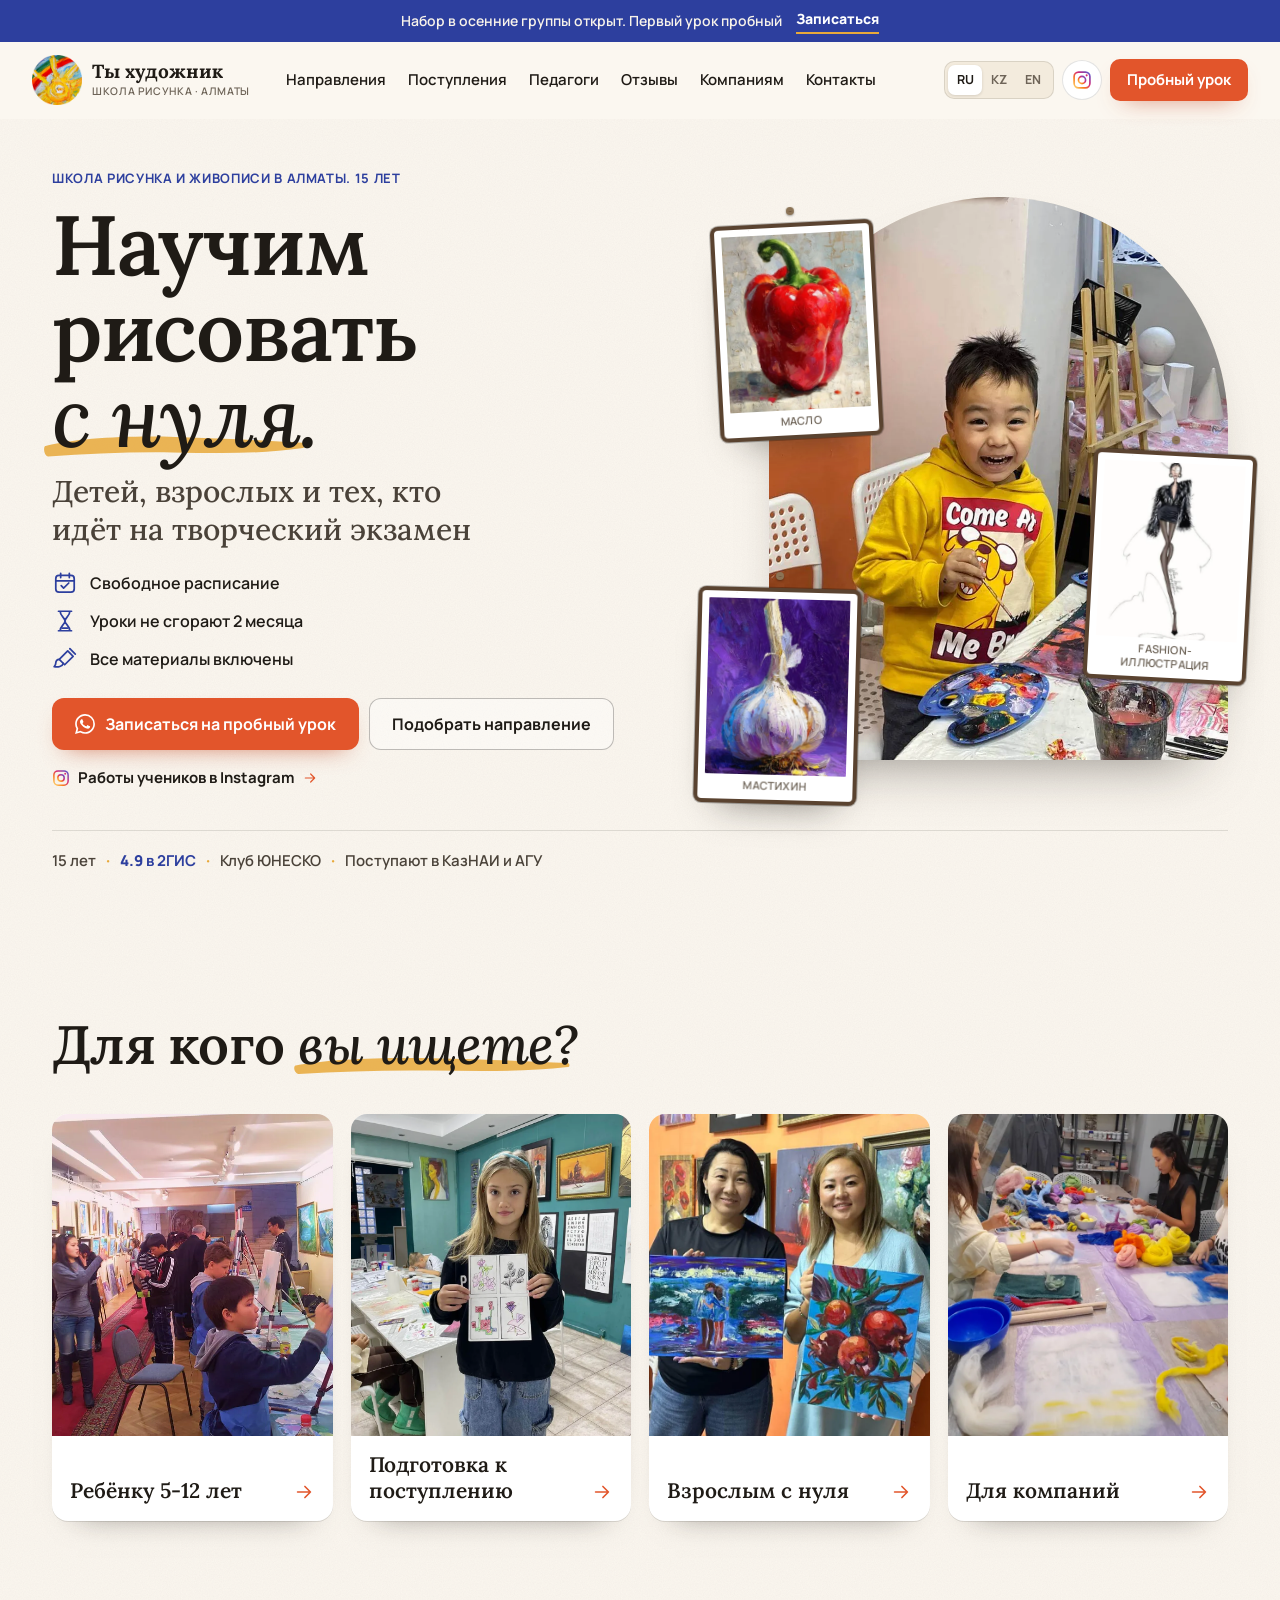
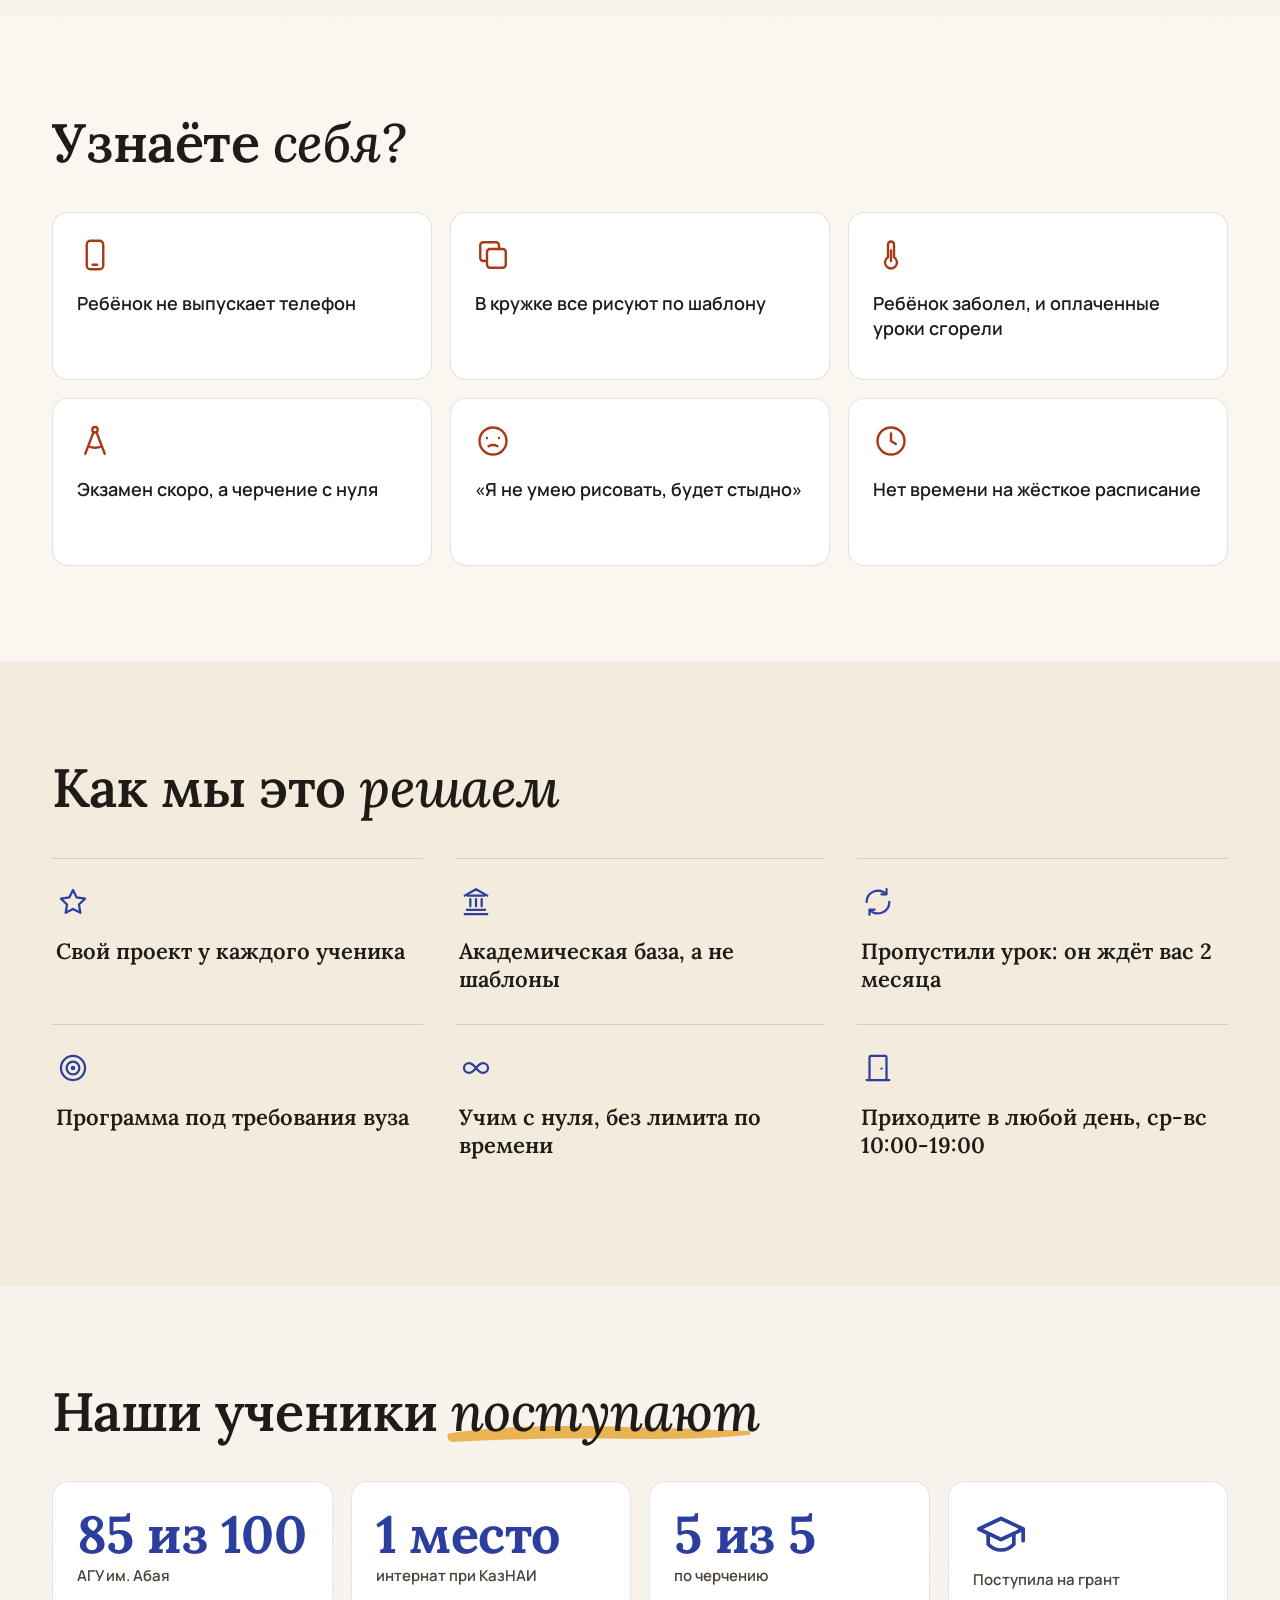
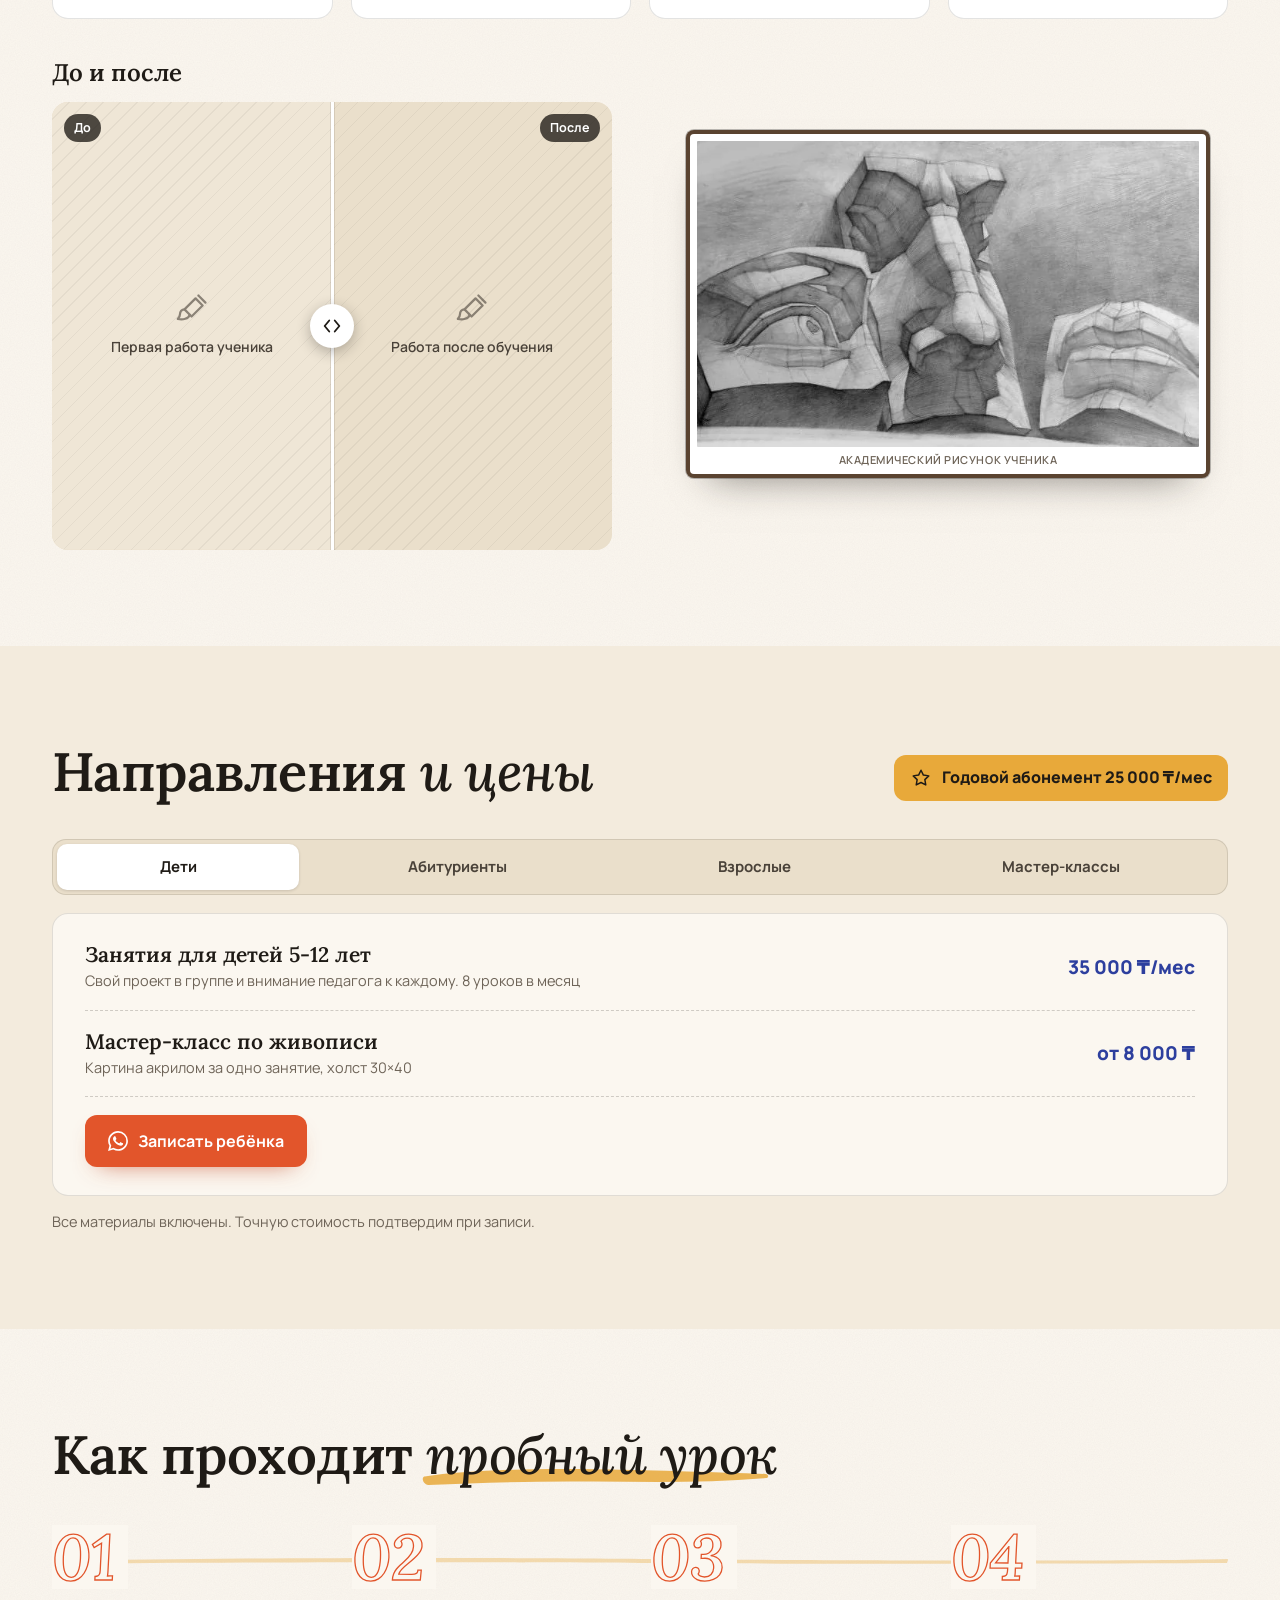
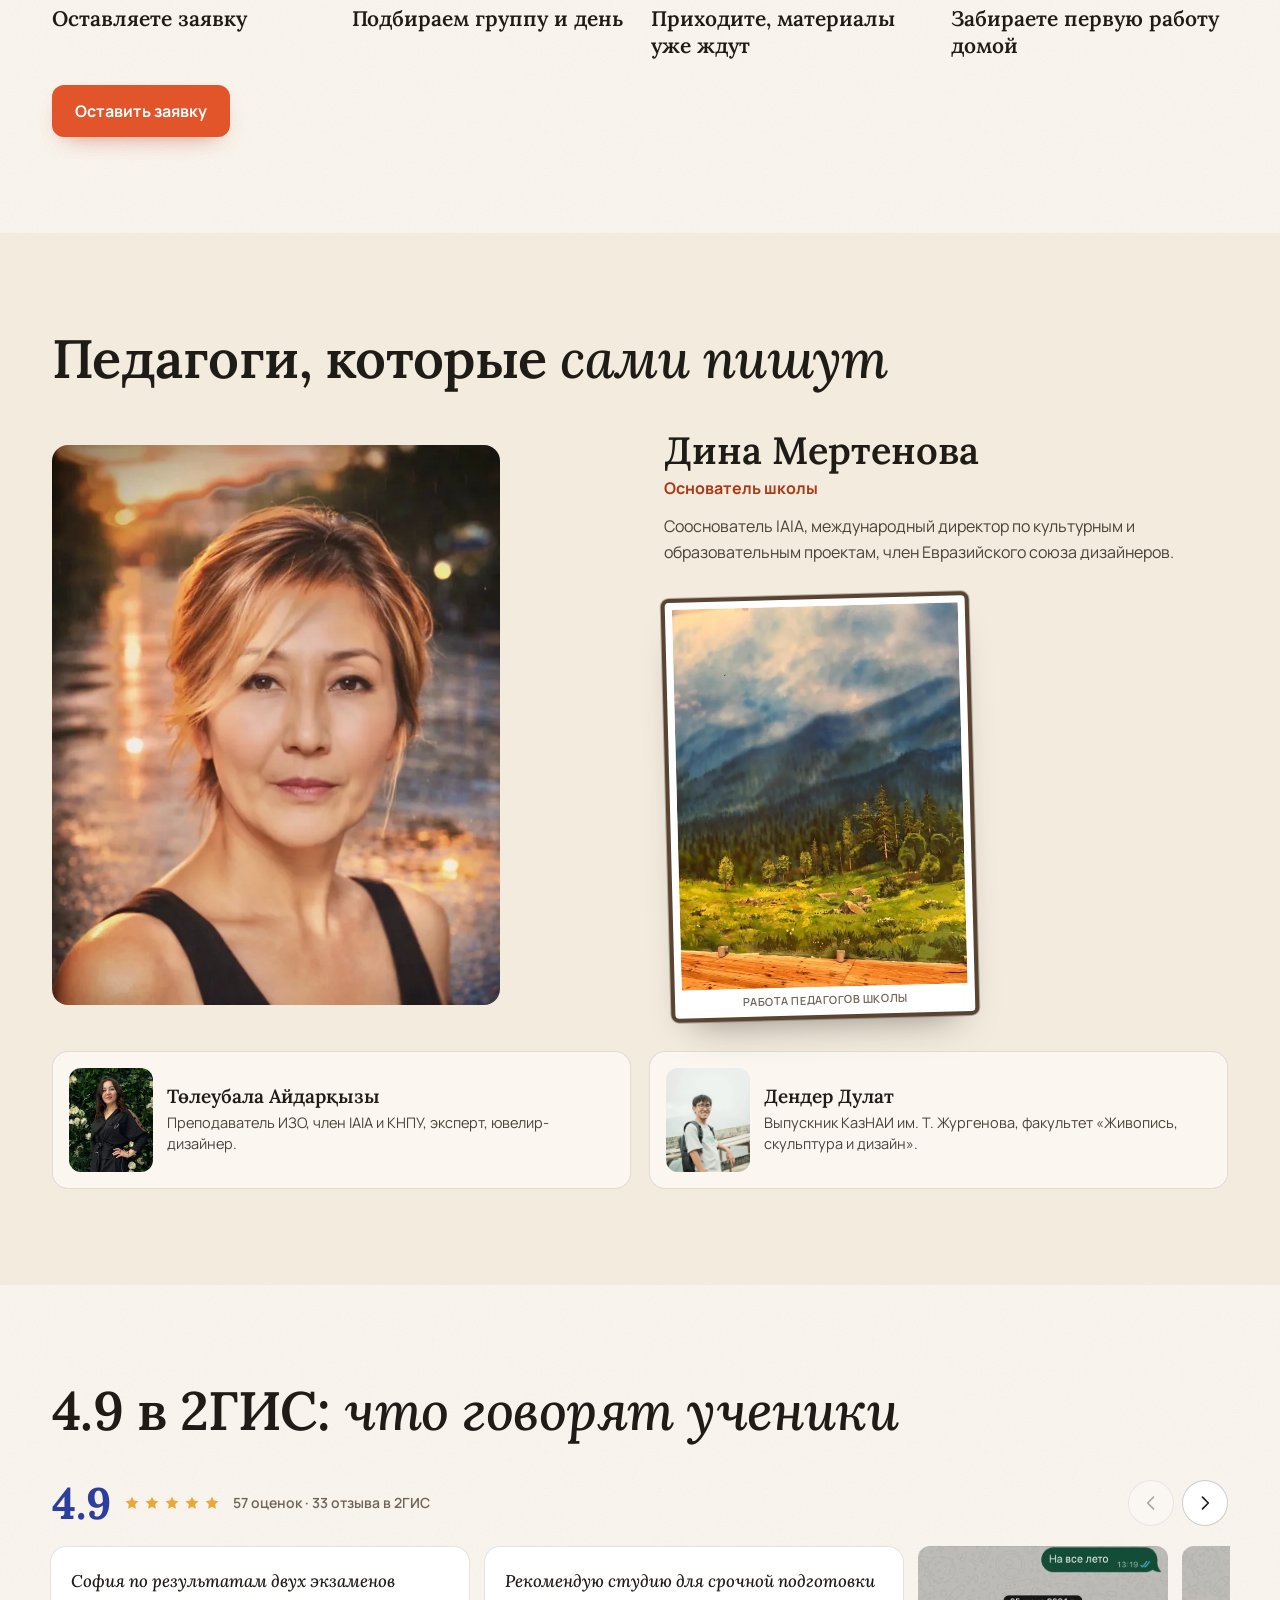
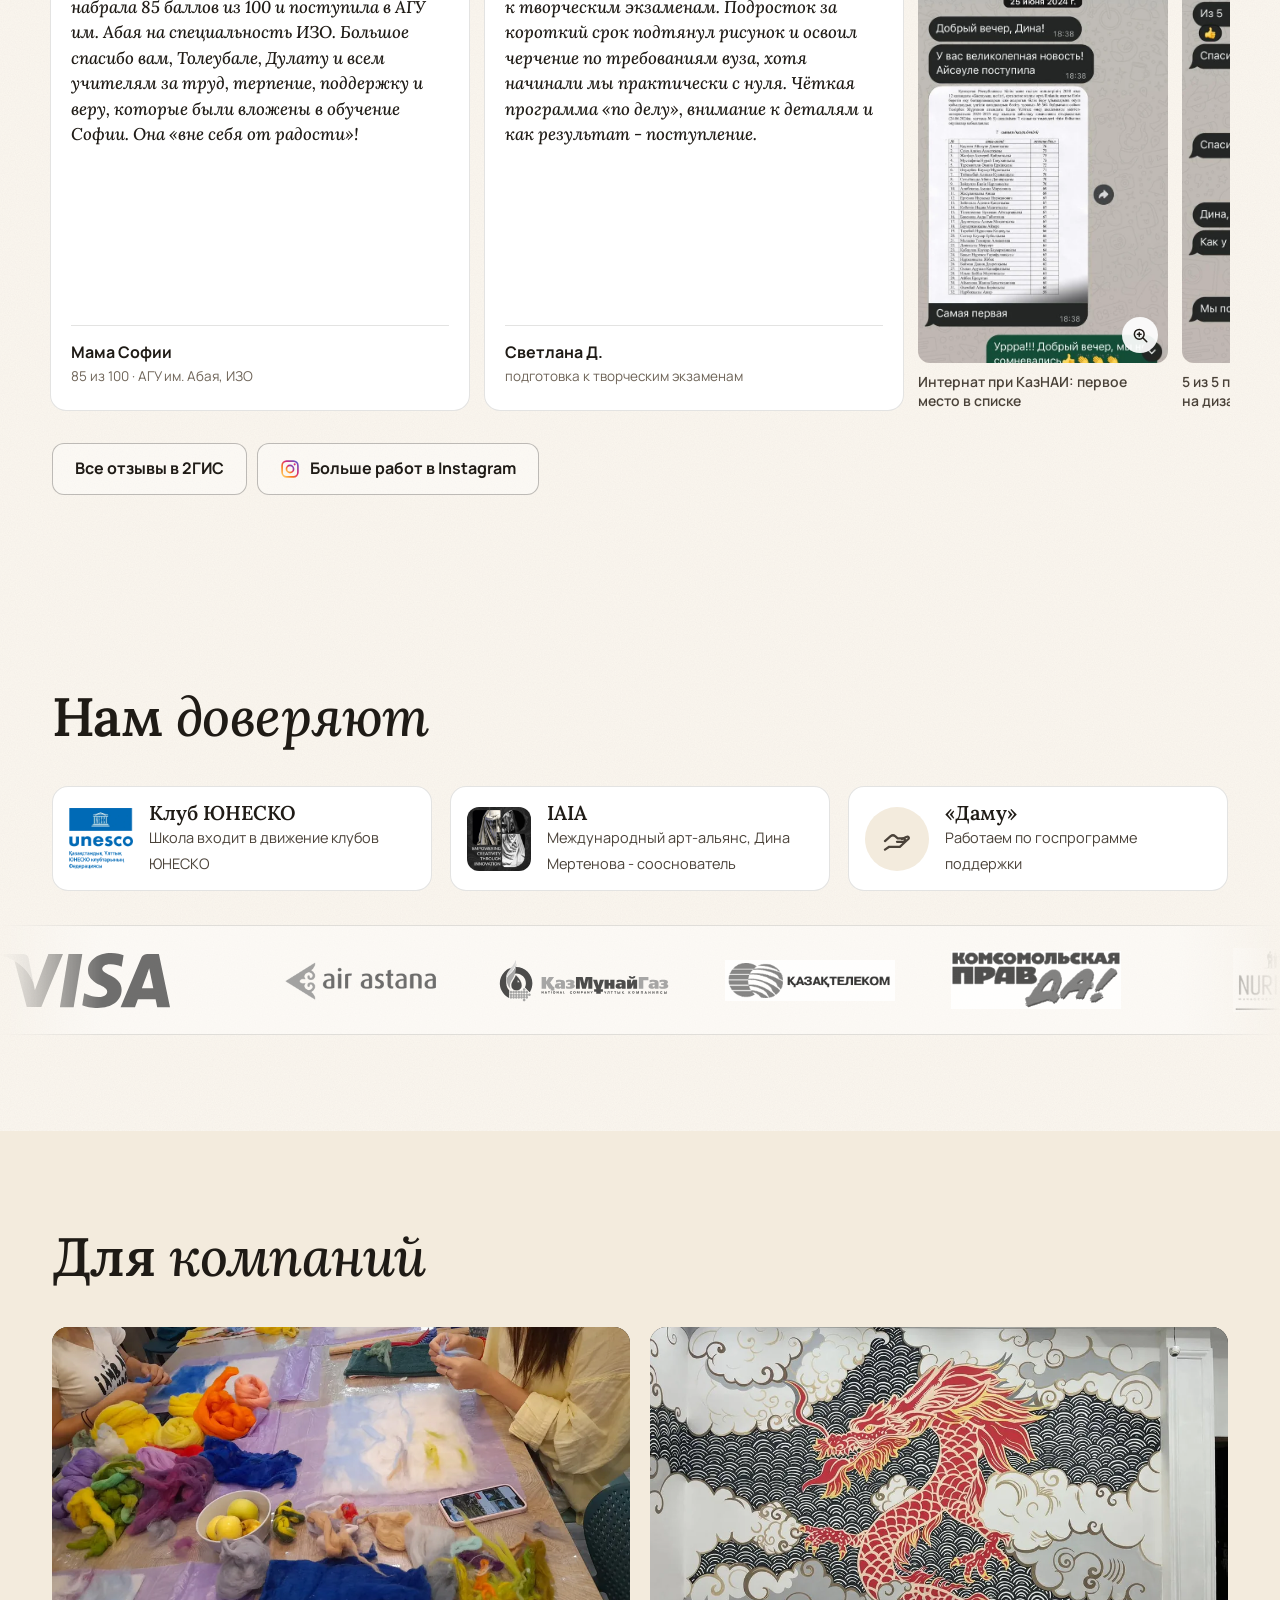
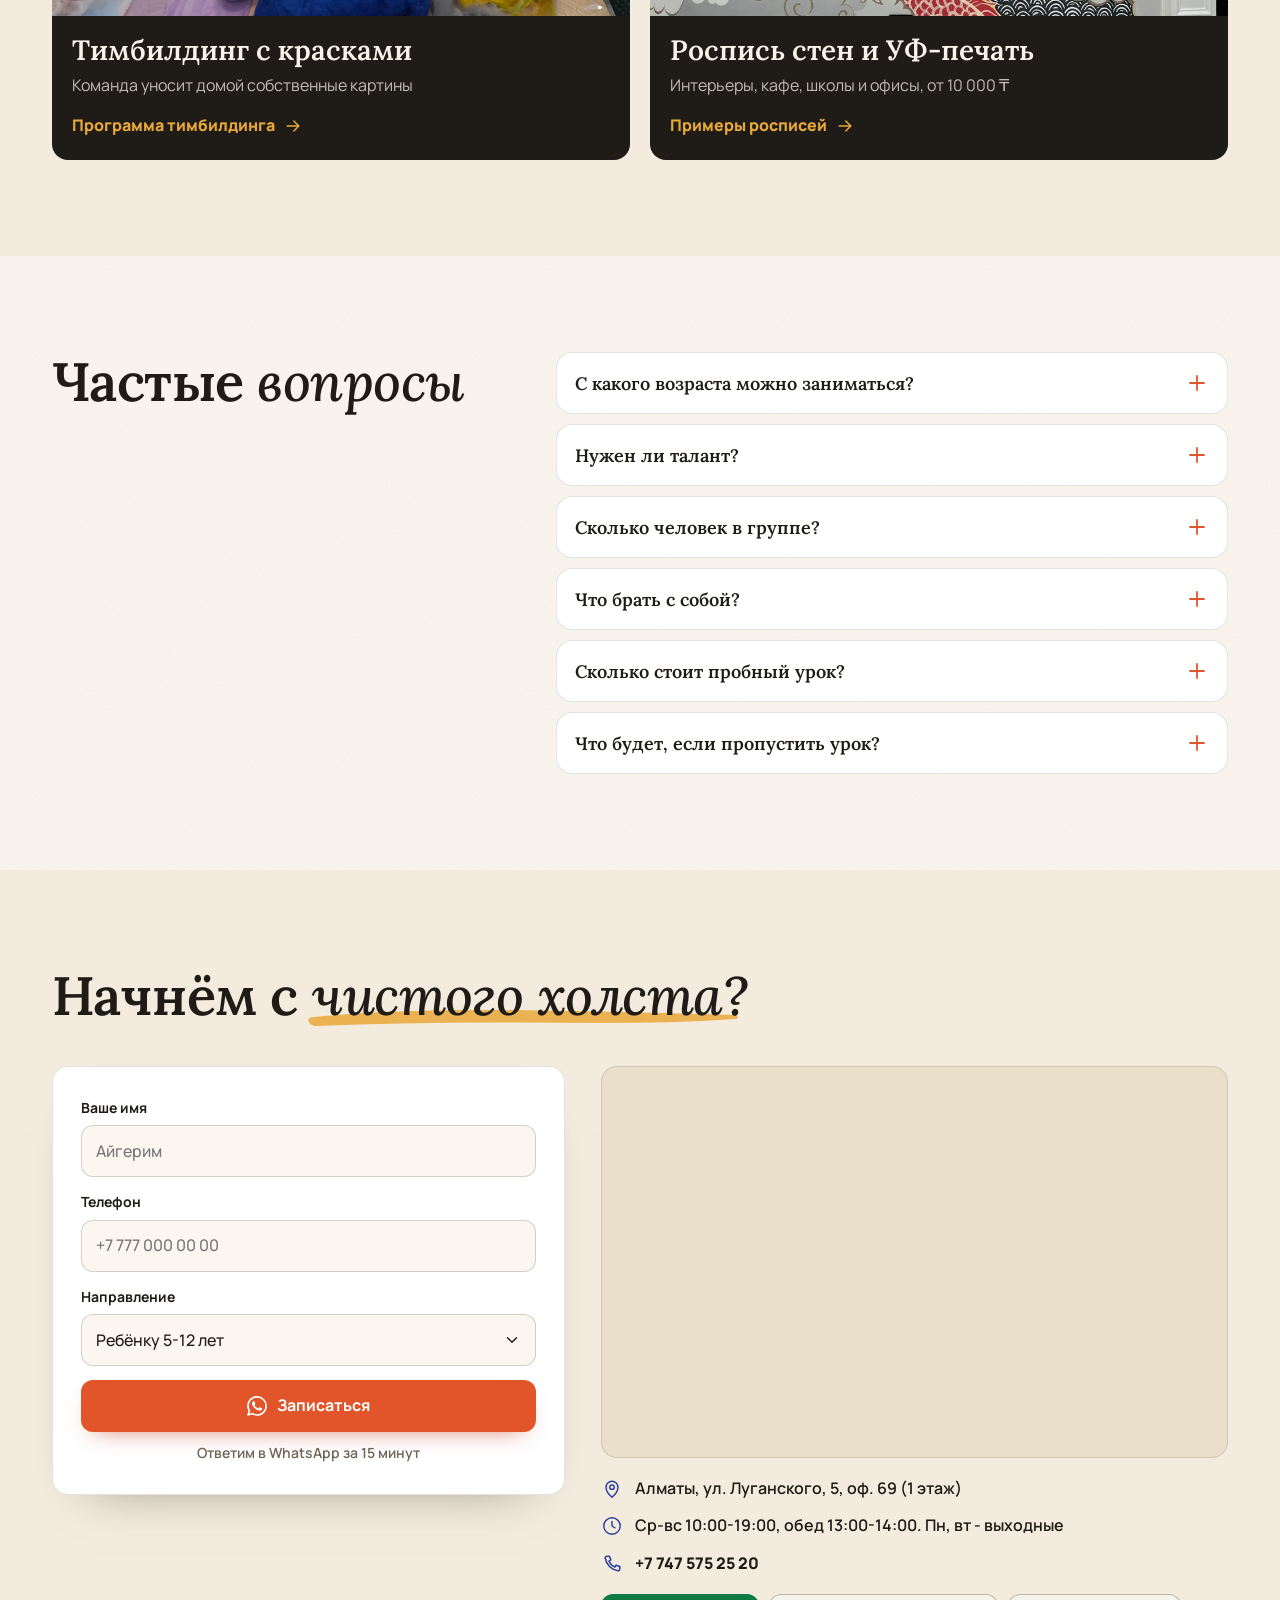
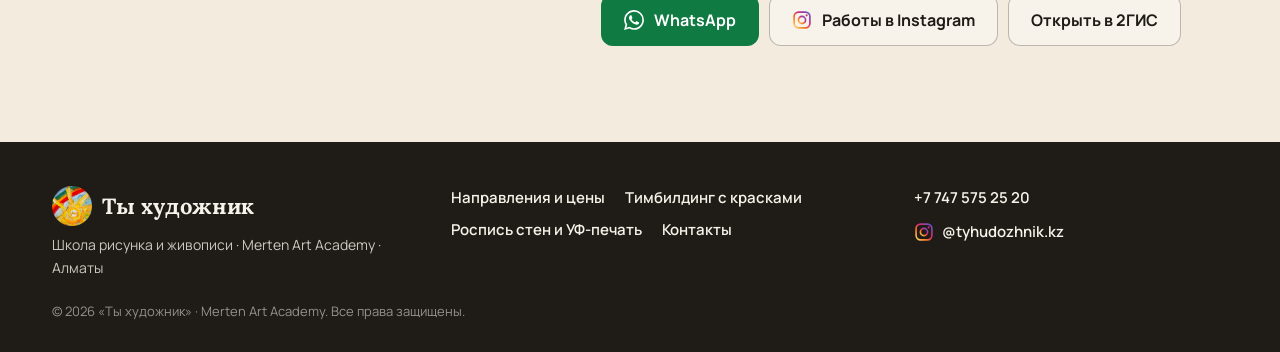
==== index.html @ 8153ed52 "Редизайн: правки после ворот вкуса - герой на телефоне с фото, решения списком, мазок только на ключ" ====
<!DOCTYPE html>
<html lang="ru" data-title-en="Ty Hudozhnik - drawing and painting school in Almaty | 15 years">
<head>
  <meta charset="UTF-8">
  <meta name="viewport" content="width=device-width, initial-scale=1.0, viewport-fit=cover">
  <script>
    /* Тег Google Ads и индексация - только на боевом домене; копия на превью не шлёт конверсии и закрыта от поиска */
    document.documentElement.classList.add('js');
    (function () {
      var prod = /(^|\.)merten-academy\.kz$/.test(location.hostname);
      if (prod) {
        var s = document.createElement('script');
        s.async = true; s.src = 'https://www.googletagmanager.com/gtag/js?id=AW-18428216713';
        document.head.appendChild(s);
        window.dataLayer = window.dataLayer || [];
        window.gtag = function () { dataLayer.push(arguments); };
        gtag('js', new Date());
        gtag('config', 'AW-18428216713');
      } else {
        var m = document.createElement('meta');
        m.name = 'robots'; m.content = 'noindex, nofollow';
        document.head.appendChild(m);
      }
    })();
  </script>
  <title>Ты художник - школа рисунка и живописи в Алматы | 15 лет</title>
  <meta name="description" content="Научим рисовать с нуля детей 5-12 лет, взрослых и абитуриентов творческих вузов. Академический рисунок и живопись, черчение, батик и войлок. Свободное расписание, уроки не сгорают 2 месяца, материалы включены. 4.9 в 2ГИС, Алматы, ул. Луганского, 5.">
  <link rel="canonical" href="https://tyhudozhnik.merten-academy.kz/">
  <meta name="theme-color" content="#FBF7F0">
  <meta property="og:type" content="website">
  <meta property="og:title" content="Ты художник - школа рисунка и живописи в Алматы">
  <meta property="og:description" content="Научим рисовать с нуля: детей, взрослых и тех, кто идёт на творческий экзамен. 15 лет, 4.9 в 2ГИС, клуб ЮНЕСКО. Первый урок пробный.">
  <meta property="og:image" content="https://tyhudozhnik.merten-academy.kz/assets/og-image.jpg">
  <meta property="og:url" content="https://tyhudozhnik.merten-academy.kz/">
  <meta property="og:locale" content="ru_KZ">
  <meta name="twitter:card" content="summary_large_image">
  <link rel="icon" href="favicon.ico" sizes="any">
  <link rel="icon" type="image/png" sizes="32x32" href="assets/mark-32.png">
  <link rel="icon" type="image/png" sizes="16x16" href="assets/mark-16.png">
  <link rel="icon" type="image/png" sizes="192x192" href="assets/mark-192.png">
  <link rel="apple-touch-icon" href="assets/touch-icon.png">
  <link rel="preconnect" href="https://fonts.googleapis.com">
  <link rel="preconnect" href="https://fonts.gstatic.com" crossorigin>
  <link href="https://fonts.googleapis.com/css2?family=Lora:ital,wght@0,500;0,600;0,700;1,500;1,600&family=Manrope:wght@400;500;600;700;800&family=Onest:wght@400;500;600;700;800&display=swap" rel="stylesheet">
  <link rel="preload" as="image" href="assets/boy-palette.webp" fetchpriority="high">
  <link rel="stylesheet" href="styles.css?v=20261029-2">
  <script type="application/ld+json">
  {
    "@context": "https://schema.org",
    "@type": "LocalBusiness",
    "name": "Ты художник (Merten Art Academy)",
    "description": "Школа рисунка и живописи в Алматы: занятия для детей 5-12 лет и взрослых с нуля, подготовка к творческим экзаменам и черчение, мастер-классы по живописи, батику и войлоку.",
    "url": "https://tyhudozhnik.merten-academy.kz/",
    "image": "https://tyhudozhnik.merten-academy.kz/assets/og-image.jpg",
    "logo": "https://tyhudozhnik.merten-academy.kz/assets/mark-192.png",
    "telephone": "+77475752520",
    "address": {
      "@type": "PostalAddress",
      "streetAddress": "ул. Луганского, 5, оф. 69",
      "addressLocality": "Алматы",
      "postalCode": "050051",
      "addressCountry": "KZ"
    },
    "openingHoursSpecification": [{
      "@type": "OpeningHoursSpecification",
      "dayOfWeek": ["Wednesday","Thursday","Friday","Saturday","Sunday"],
      "opens": "10:00",
      "closes": "19:00"
    }],
    "aggregateRating": {
      "@type": "AggregateRating",
      "ratingValue": "4.9",
      "bestRating": "5",
      "ratingCount": "57",
      "reviewCount": "33"
    },
    "sameAs": [
      "https://www.instagram.com/tyhudozhnik.kz",
      "https://www.facebook.com/DinaZhivopis",
      "https://2gis.kz/almaty/geo/9429940001401993"
    ],
    "priceRange": "₸₸"
  }
  </script>
  <script src="https://lead-bot.sultan-askarov-kz.workers.dev/t.js" data-site="tyhudozhnik" defer></script>
</head>
<body>

<svg width="0" height="0" style="position:absolute" aria-hidden="true">
  <defs>
    <linearGradient id="ig-grad" x1="0" y1="1" x2="1" y2="0"><stop offset="0" stop-color="#FEDA75"/><stop offset=".3" stop-color="#FA7E1E"/><stop offset=".6" stop-color="#D62976"/><stop offset="1" stop-color="#4F5BD5"/></linearGradient>
    <symbol id="ic-wa" viewBox="0 0 24 24"><path fill="currentColor" d="M17.472 14.382c-.297-.149-1.758-.867-2.03-.967-.273-.099-.471-.148-.67.15-.197.297-.767.966-.94 1.164-.173.199-.347.223-.644.075-.297-.15-1.255-.463-2.39-1.475-.883-.788-1.48-1.761-1.653-2.059-.173-.297-.018-.458.13-.606.134-.133.298-.347.446-.52.149-.174.198-.298.298-.497.099-.198.05-.371-.025-.52-.075-.149-.669-1.612-.916-2.207-.242-.579-.487-.5-.669-.51-.173-.008-.371-.01-.57-.01-.198 0-.52.074-.792.372-.272.297-1.04 1.016-1.04 2.479 0 1.462 1.065 2.875 1.213 3.074.149.198 2.096 3.2 5.077 4.487.709.306 1.262.489 1.694.625.712.227 1.36.195 1.871.118.571-.085 1.758-.719 2.006-1.413.248-.694.248-1.289.173-1.413-.074-.124-.272-.198-.57-.347m-5.421 7.403h-.004a9.87 9.87 0 0 1-5.031-1.378l-.361-.214-3.741.982.998-3.648-.235-.374a9.86 9.86 0 0 1-1.51-5.26c.001-5.45 4.436-9.884 9.888-9.884 2.64 0 5.122 1.03 6.988 2.898a9.825 9.825 0 0 1 2.893 6.994c-.003 5.45-4.437 9.884-9.885 9.884m8.413-18.297A11.815 11.815 0 0 0 12.05 0C5.495 0 .16 5.335.157 11.892c0 2.096.547 4.142 1.588 5.945L.057 24l6.305-1.654a11.882 11.882 0 0 0 5.683 1.448h.005c6.554 0 11.89-5.335 11.893-11.893a11.821 11.821 0 0 0-3.48-8.413Z"/></symbol>
    <symbol id="ic-ig" viewBox="0 0 24 24"><rect x="2.5" y="2.5" width="19" height="19" rx="5.5" fill="none" stroke="url(#ig-grad)" stroke-width="2"/><circle cx="12" cy="12" r="4.3" fill="none" stroke="url(#ig-grad)" stroke-width="2"/><circle cx="17.6" cy="6.4" r="1.25" fill="#D62976"/></symbol>
    <symbol id="i-cal" viewBox="0 0 24 24"><g fill="none" stroke="currentColor" stroke-width="1.6" stroke-linecap="round" stroke-linejoin="round"><rect x="3.5" y="5" width="17" height="15.5" rx="3"/><path d="M3.5 10h17M8 3v4M16 3v4M8.5 14.5l2.2 2.2 4.8-4.7"/></g></symbol>
    <symbol id="i-hourglass" viewBox="0 0 24 24"><g fill="none" stroke="currentColor" stroke-width="1.6" stroke-linecap="round" stroke-linejoin="round"><path d="M6 3h12M6 21h12M7.5 3c0 4.5 4.5 6 4.5 9s-4.5 4.5-4.5 9M16.5 3c0 4.5-4.5 6-4.5 9s4.5 4.5 4.5 9"/><path d="M9.5 18.5h5"/></g></symbol>
    <symbol id="i-brush" viewBox="0 0 24 24"><g fill="none" stroke="currentColor" stroke-width="1.6" stroke-linecap="round" stroke-linejoin="round"><path d="M14.5 4.5l5 5-7.8 7.8-5-5z"/><path d="M6.7 12.3c-2 0-3.2 1.4-3.2 3.4 0 1.6-.7 2.6-1.5 3.3 3.6.9 7.6-.2 8.4-2.9"/><path d="M16.5 2.5l5 5"/></g></symbol>
    <symbol id="i-phone" viewBox="0 0 24 24"><g fill="none" stroke="currentColor" stroke-width="1.6" stroke-linecap="round" stroke-linejoin="round"><rect x="6.5" y="2.5" width="11" height="19" rx="2.5"/><path d="M10.5 18.5h3"/></g></symbol>
    <symbol id="i-copy" viewBox="0 0 24 24"><g fill="none" stroke="currentColor" stroke-width="1.6" stroke-linecap="round" stroke-linejoin="round"><rect x="8" y="8" width="12.5" height="12.5" rx="2"/><path d="M16 8V5.5a2 2 0 0 0-2-2H5.5a2 2 0 0 0-2 2V14a2 2 0 0 0 2 2H8"/></g></symbol>
    <symbol id="i-thermo" viewBox="0 0 24 24"><g fill="none" stroke="currentColor" stroke-width="1.6" stroke-linecap="round" stroke-linejoin="round"><path d="M10 13.5V5a2 2 0 1 1 4 0v8.5a4 4 0 1 1-4 0z"/><path d="M12 9v7"/></g></symbol>
    <symbol id="i-compass" viewBox="0 0 24 24"><g fill="none" stroke="currentColor" stroke-width="1.6" stroke-linecap="round" stroke-linejoin="round"><circle cx="12" cy="4.5" r="1.8"/><path d="M11 6.2L5.5 20.5M13 6.2l5.5 14.3M7.5 15.5c2.8 1.3 6.2 1.3 9 0"/></g></symbol>
    <symbol id="i-shy" viewBox="0 0 24 24"><g fill="none" stroke="currentColor" stroke-width="1.6" stroke-linecap="round" stroke-linejoin="round"><circle cx="12" cy="12" r="9"/><path d="M8 10h.01M16 10h.01M9 15.5c1.8-1 4.2-1 6 0"/></g></symbol>
    <symbol id="i-clock" viewBox="0 0 24 24"><g fill="none" stroke="currentColor" stroke-width="1.6" stroke-linecap="round" stroke-linejoin="round"><circle cx="12" cy="12" r="9"/><path d="M12 7v5l3.2 2"/></g></symbol>
    <symbol id="i-star" viewBox="0 0 24 24"><g fill="none" stroke="currentColor" stroke-width="1.6" stroke-linecap="round" stroke-linejoin="round"><path d="M12 3.5l2.6 5.3 5.9.9-4.3 4.1 1 5.8L12 16.9l-5.2 2.7 1-5.8-4.3-4.1 5.9-.9z"/></g></symbol>
    <symbol id="i-column" viewBox="0 0 24 24"><g fill="none" stroke="currentColor" stroke-width="1.6" stroke-linecap="round" stroke-linejoin="round"><path d="M4 20.5h16M5.5 17.5h13M6 7.5h12M4 7.5L12 3l8 4.5M8 10v5M12 10v5M16 10v5"/></g></symbol>
    <symbol id="i-refresh" viewBox="0 0 24 24"><g fill="none" stroke="currentColor" stroke-width="1.6" stroke-linecap="round" stroke-linejoin="round"><path d="M20 12a8 8 0 0 1-13.7 5.6M4 12a8 8 0 0 1 13.7-5.6"/><path d="M18 3v3.6h-3.6M6 21v-3.6h3.6"/></g></symbol>
    <symbol id="i-target" viewBox="0 0 24 24"><g fill="none" stroke="currentColor" stroke-width="1.6" stroke-linecap="round" stroke-linejoin="round"><circle cx="12" cy="12" r="8.5"/><circle cx="12" cy="12" r="4.5"/><circle cx="12" cy="12" r=".8" fill="currentColor"/></g></symbol>
    <symbol id="i-infinity" viewBox="0 0 24 24"><g fill="none" stroke="currentColor" stroke-width="1.6" stroke-linecap="round" stroke-linejoin="round"><path d="M12 12c-1.8-2.3-3.3-3.5-5-3.5a3.5 3.5 0 0 0 0 7c1.7 0 3.2-1.2 5-3.5zm0 0c1.8 2.3 3.3 3.5 5 3.5a3.5 3.5 0 0 0 0-7c-1.7 0-3.2 1.2-5 3.5z"/></g></symbol>
    <symbol id="i-door" viewBox="0 0 24 24"><g fill="none" stroke="currentColor" stroke-width="1.6" stroke-linecap="round" stroke-linejoin="round"><path d="M4 20.5h16M6 20.5V4.5a1 1 0 0 1 1-1h10a1 1 0 0 1 1 1v16"/><path d="M14.5 12.5h.01"/></g></symbol>
    <symbol id="i-cap" viewBox="0 0 24 24"><g fill="none" stroke="currentColor" stroke-width="1.6" stroke-linecap="round" stroke-linejoin="round"><path d="M2.5 9L12 4.5 21.5 9 12 13.5z"/><path d="M6.5 11v4.5c1.5 1.6 3.4 2.5 5.5 2.5s4-.9 5.5-2.5V11M21.5 9v5"/></g></symbol>
    <symbol id="i-star-f" viewBox="0 0 24 24"><path fill="currentColor" d="M12 3.5l2.6 5.3 5.9.9-4.3 4.1 1 5.8L12 16.9l-5.2 2.7 1-5.8-4.3-4.1 5.9-.9z"/></symbol>
    <symbol id="i-arrow" viewBox="0 0 24 24"><path d="M5 12h14M13 6l6 6-6 6" fill="none" stroke="currentColor" stroke-width="1.8" stroke-linecap="round" stroke-linejoin="round"/></symbol>
    <symbol id="i-prev" viewBox="0 0 24 24"><path d="M15 5l-7 7 7 7" fill="none" stroke="currentColor" stroke-width="2" stroke-linecap="round" stroke-linejoin="round"/></symbol>
    <symbol id="i-next" viewBox="0 0 24 24"><path d="M9 5l7 7-7 7" fill="none" stroke="currentColor" stroke-width="2" stroke-linecap="round" stroke-linejoin="round"/></symbol>
    <symbol id="i-call" viewBox="0 0 24 24"><path d="M6.6 3.5h2.6l1.5 4-2 1.3a11 11 0 0 0 6.5 6.5l1.3-2 4 1.5v2.6a2 2 0 0 1-2.2 2A16.5 16.5 0 0 1 4.6 5.7a2 2 0 0 1 2-2.2z" fill="none" stroke="currentColor" stroke-width="1.7" stroke-linejoin="round"/></symbol>
    <symbol id="i-pin" viewBox="0 0 24 24"><g fill="none" stroke="currentColor" stroke-width="1.6" stroke-linecap="round" stroke-linejoin="round"><path d="M12 21s-6.5-5.6-6.5-11a6.5 6.5 0 0 1 13 0c0 5.4-6.5 11-6.5 11z"/><circle cx="12" cy="10" r="2.4"/></g></symbol>
    <symbol id="i-check" viewBox="0 0 24 24"><path d="M5 12.5l4.5 4.5L19 7.5" fill="none" stroke="currentColor" stroke-width="2" stroke-linecap="round" stroke-linejoin="round"/></symbol>
    <symbol id="i-plus" viewBox="0 0 24 24"><path d="M12 5v14M5 12h14" fill="none" stroke="currentColor" stroke-width="1.8" stroke-linecap="round"/></symbol>
    <symbol id="i-zoom" viewBox="0 0 24 24"><g fill="none" stroke="currentColor" stroke-width="2" stroke-linecap="round"><circle cx="11" cy="11" r="6.5"/><path d="M16 16l5 5M11 8.5v5M8.5 11h5"/></g></symbol>
    <symbol id="i-unesco" viewBox="0 0 24 24"><g fill="none" stroke="currentColor" stroke-width="1.6" stroke-linecap="round" stroke-linejoin="round"><circle cx="12" cy="12" r="9"/><path d="M3 12h18M12 3c2.6 2.6 3.8 5.6 3.8 9s-1.2 6.4-3.8 9c-2.6-2.6-3.8-5.6-3.8-9S9.4 5.6 12 3z"/></g></symbol>
    <symbol id="i-hand" viewBox="0 0 24 24"><g fill="none" stroke="currentColor" stroke-width="1.6" stroke-linecap="round" stroke-linejoin="round"><path d="M3.5 13.5l4-3.5c1-.8 2.3-.8 3.2 0l1.8 1.5h4c1 0 1.5 1.2.8 1.9l-.6.6H12"/><path d="M3.5 19.5l3-2h7.5l6-5.5c.8-.8-.1-2.1-1.1-1.6l-3.4 1.6"/></g></symbol>
    <symbol id="i-pin-nail" viewBox="0 0 24 24"><circle cx="12" cy="12" r="3.2" fill="currentColor"/></symbol>
  </defs>
</svg>

<!-- ============ БЛОК 1. БАННЕР ============ -->
<aside class="topbar" aria-label="Объявление">
  <div class="wrap topbar-in">
    <p class="topbar-txt" data-i18n="top.txt">Набор в осенние группы открыт. Первый урок пробный</p>
    <a class="topbar-cta" href="#kontakty" data-i18n="top.cta">Записаться</a>
  </div>
</aside>

<header class="hdr" id="siteHeader">
  <div class="wrap hdr-in">
    <a class="logo" href="#top" aria-label="Ты художник - наверх">
      <img class="logo-mark" src="assets/logo-sun.webp" alt="" width="48" height="48" decoding="async">
      <span class="logo-text">Ты&nbsp;художник<em data-i18n="logo.sub">школа рисунка · Алматы</em></span>
    </a>
    <nav class="nav" aria-label="Основная навигация">
      <a href="#tseny" data-i18n="nav.dir">Направления</a>
      <a href="#uspehi" data-i18n="nav.res">Поступления</a>
      <a href="#pedagogi" data-i18n="nav.ped">Педагоги</a>
      <a href="#otzyvy" data-i18n="nav.rev">Отзывы</a>
      <a href="#kompaniyam" data-i18n="nav.biz">Компаниям</a>
      <a href="#kontakty" data-i18n="nav.cts">Контакты</a>
    </nav>
    <div class="hdr-right">
      <div class="lang-switch" role="group" aria-label="Язык сайта">
        <button type="button" data-lang="ru" class="active" aria-pressed="true">RU</button>
        <button type="button" data-lang="kk" aria-pressed="false">KZ</button>
        <button type="button" data-lang="en" aria-pressed="false">EN</button>
      </div>
      <a class="hdr-ig" href="https://www.instagram.com/tyhudozhnik.kz" target="_blank" rel="noopener" aria-label="Instagram @tyhudozhnik.kz"><svg width="20" height="20" aria-hidden="true"><use href="#ic-ig"/></svg></a>
      <a class="hdr-tel js-call" data-conv="phone_call" href="tel:+77475752520">+7&nbsp;747&nbsp;575&nbsp;25&nbsp;20</a>
      <a class="btn btn-terra btn-sm hdr-cta js-wa" data-conv="whatsapp" href="https://wa.me/77475752520?text=%D0%97%D0%B4%D1%80%D0%B0%D0%B2%D1%81%D1%82%D0%B2%D1%83%D0%B9%D1%82%D0%B5%21%20%D0%A5%D0%BE%D1%87%D1%83%20%D0%B7%D0%B0%D0%BF%D0%B8%D1%81%D0%B0%D1%82%D1%8C%D1%81%D1%8F%20%D0%BD%D0%B0%20%D0%BF%D1%80%D0%BE%D0%B1%D0%BD%D1%8B%D0%B9%20%D1%83%D1%80%D0%BE%D0%BA" target="_blank" rel="noopener" data-i18n="nav.cta">Пробный урок</a>
      <button class="burger" id="burger" type="button" aria-label="Открыть меню" aria-expanded="false" aria-controls="mobileMenu"><span></span><span></span><span></span></button>
    </div>
  </div>
</header>

<nav class="mmenu" id="mobileMenu" aria-label="Мобильное меню" hidden>
  <div class="mmenu-in">
    <a href="#tseny" data-i18n="nav.price">Направления и цены</a>
    <a href="#uspehi" data-i18n="nav.res">Поступления</a>
    <a href="#probnyj" data-i18n="nav.trial">Пробный урок</a>
    <a href="#pedagogi" data-i18n="nav.ped">Педагоги</a>
    <a href="#otzyvy" data-i18n="nav.rev">Отзывы</a>
    <a href="#kompaniyam" data-i18n="nav.biz">Компаниям</a>
    <a href="#faq" data-i18n="nav.faq">Вопросы</a>
    <a href="#kontakty" data-i18n="nav.cts">Контакты</a>
    <div class="mmenu-ct">
      <a class="mm-tel js-call" data-conv="phone_call" href="tel:+77475752520"><svg width="20" height="20" aria-hidden="true"><use href="#i-call"/></svg>+7&nbsp;747&nbsp;575&nbsp;25&nbsp;20</a>
      <div class="mm-row">
        <a class="btn btn-wa js-wa" data-conv="whatsapp" href="https://wa.me/77475752520?text=%D0%97%D0%B4%D1%80%D0%B0%D0%B2%D1%81%D1%82%D0%B2%D1%83%D0%B9%D1%82%D0%B5%21%20%D0%A5%D0%BE%D1%87%D1%83%20%D0%B7%D0%B0%D0%BF%D0%B8%D1%81%D0%B0%D1%82%D1%8C%D1%81%D1%8F%20%D0%BD%D0%B0%20%D0%BF%D1%80%D0%BE%D0%B1%D0%BD%D1%8B%D0%B9%20%D1%83%D1%80%D0%BE%D0%BA" target="_blank" rel="noopener"><svg class="ico-wa" width="20" height="20" aria-hidden="true"><use href="#ic-wa"/></svg>WhatsApp</a>
        <a class="btn btn-line" href="https://www.instagram.com/tyhudozhnik.kz" target="_blank" rel="noopener"><svg width="20" height="20" aria-hidden="true"><use href="#ic-ig"/></svg>Instagram</a>
      </div>
    </div>
  </div>
</nav>

<main id="top">

  <!-- ============ БЛОК 2. ПЕРВЫЙ ЭКРАН ============ -->
  <section class="hero" aria-labelledby="heroTitle">
    <div class="wrap hero-in">
      <div class="hero-copy">
        <p class="hero-sub" data-i18n="hero.sub">Школа рисунка и живописи в Алматы. 15 лет</p>
        <h1 class="hero-title" id="heroTitle">
          <span class="ht-main"><span data-i18n="hero.t1">Научим рисовать</span> <em class="brush-word"><span data-i18n="hero.t2">с нуля.</span><svg class="brush" viewBox="0 0 300 26" preserveAspectRatio="none" aria-hidden="true"><path d="M4 15.5C38 8.5 92 6 151 7.2c56 1.2 104 3.6 144 5.4 2.6.2 2.9 4.4.3 4.7-48 5.8-97 4.6-148 4-48-.6-95 1.2-140 3.8-4.4.3-6.4-8-3.7-9.6z"/></svg></em></span>
          <span class="ht-rest" data-i18n="hero.t3">Детей, взрослых и тех, кто идёт на творческий экзамен</span>
        </h1>
        <ul class="hero-points">
          <li><svg aria-hidden="true"><use href="#i-cal"/></svg><span data-i18n="hero.p1">Свободное расписание</span></li>
          <li><svg aria-hidden="true"><use href="#i-hourglass"/></svg><span data-i18n="hero.p2">Уроки не сгорают 2 месяца</span></li>
          <li><svg aria-hidden="true"><use href="#i-brush"/></svg><span data-i18n="hero.p3">Все материалы включены</span></li>
        </ul>
        <div class="hero-cta">
          <a class="btn btn-terra js-wa" data-conv="whatsapp" href="https://wa.me/77475752520?text=%D0%97%D0%B4%D1%80%D0%B0%D0%B2%D1%81%D1%82%D0%B2%D1%83%D0%B9%D1%82%D0%B5%21%20%D0%A5%D0%BE%D1%87%D1%83%20%D0%B7%D0%B0%D0%BF%D0%B8%D1%81%D0%B0%D1%82%D1%8C%D1%81%D1%8F%20%D0%BD%D0%B0%20%D0%BF%D1%80%D0%BE%D0%B1%D0%BD%D1%8B%D0%B9%20%D1%83%D1%80%D0%BE%D0%BA" target="_blank" rel="noopener"><svg class="ico-wa" width="20" height="20" aria-hidden="true"><use href="#ic-wa"/></svg><span data-i18n="hero.cta1">Записаться на пробный урок</span></a>
          <a class="btn btn-line" href="#dlya-kogo" data-i18n="hero.cta2">Подобрать направление</a>
        </div>
        <a class="hero-ig" href="https://www.instagram.com/tyhudozhnik.kz" target="_blank" rel="noopener"><svg width="18" height="18" aria-hidden="true"><use href="#ic-ig"/></svg><span data-i18n="hero.ig">Работы учеников в Instagram</span><svg class="ar" width="16" height="16" aria-hidden="true"><use href="#i-arrow"/></svg></a>
      </div>

      <div class="hero-art">
        <figure class="hero-photo">
          <img src="assets/boy-palette.webp" width="900" height="1200" alt="Ученик с палитрой у мольберта в студии «Ты художник»" fetchpriority="high" decoding="async">
        </figure>
        <figure class="frame hang w1"><img src="assets/hero-painting.webp" width="736" height="1104" alt="Работа ученика: красный перец, масло" decoding="async"><figcaption data-i18n="hero.c1">Масло</figcaption></figure>
        <figure class="frame hang w2"><img src="assets/hero-garlic.webp" width="770" height="939" alt="Работа ученика: чеснок, масло мастихином" decoding="async"><figcaption data-i18n="hero.c2">Мастихин</figcaption></figure>
        <figure class="frame hang w3"><img src="assets/fashion-look.webp" width="740" height="1017" alt="Работа ученицы: fashion-иллюстрация, вечерний образ" decoding="async"><figcaption data-i18n="hero.c3">Fashion-иллюстрация</figcaption></figure>
      </div>
    </div>
    <div class="wrap">
      <p class="hero-trust">
        <span data-i18n="hero.tr1">15 лет</span><i aria-hidden="true">·</i><a href="https://2gis.kz/almaty/geo/9429940001401993" target="_blank" rel="noopener"><b>4.9</b> <span data-i18n="hero.tr2">в 2ГИС</span></a><i aria-hidden="true">·</i><span data-i18n="hero.tr3">Клуб ЮНЕСКО</span><i aria-hidden="true">·</i><span data-i18n="hero.tr4">Поступают в КазНАИ и АГУ</span>
      </p>
    </div>
  </section>

  <!-- ============ ХЭЛЛОУИН (26-31.10.2026, блок сам прячется с 01.11) ============ -->
  <section class="section hw" id="hellouin" data-until="2026-11-01T00:00:00+05:00" aria-labelledby="hwTitle">
    <div class="wrap hw-in">
      <div class="hw-text">
        <p class="kicker" data-i18n="hw.kick">Праздник для детей 4-12 лет</p>
        <h2 class="h2" id="hwTitle"><span data-i18n="hw.t1">Хэллоуин в «Ты художник»:</span> <em data-i18n="hw.t2">26-31 октября</em></h2>
        <p class="hw-lead" data-i18n="hw.lead">Добрый праздник без страшилок: два часа творчества, игр и волшебства. Ребёнок рисует, играет, фотографируется и уносит домой поделку, которую сделал сам.</p>
        <ul class="hw-list">
          <li data-i18n="hw.l2">Мастер-класс: привидения, тыквы, летучие мыши</li>
          <li data-i18n="hw.l3">Игры, конкурсы и сладкие призы</li>
          <li data-i18n="hw.l4">Фотозона и аквагрим</li>
          <li data-i18n="hw.l5">Все материалы включены</li>
        </ul>
        <p class="hw-facts"><span>10:00 · 13:00 · 15:00</span><span data-i18n="hw.f3v">2 часа</span><span data-i18n="hw.f4v">ул. Луганского, 5</span></p>
        <div class="hw-buy">
          <p class="hw-price"><b>10&nbsp;000&nbsp;₸</b> <span data-i18n="hw.per">за ребёнка, без доплат</span></p>
          <a class="btn btn-terra js-wa" data-conv="whatsapp" href="https://wa.me/77475752520?text=%D0%97%D0%B4%D1%80%D0%B0%D0%B2%D1%81%D1%82%D0%B2%D1%83%D0%B9%D1%82%D0%B5%21%20%D0%A5%D0%BE%D1%87%D1%83%20%D0%B7%D0%B0%D0%BF%D0%B8%D1%81%D0%B0%D1%82%D1%8C%20%D1%80%D0%B5%D0%B1%D1%91%D0%BD%D0%BA%D0%B0%20%D0%BD%D0%B0%20%D0%A5%D1%8D%D0%BB%D0%BB%D0%BE%D1%83%D0%B8%D0%BD%20%2826-31%20%D0%BE%D0%BA%D1%82%D1%8F%D0%B1%D1%80%D1%8F%29" target="_blank" rel="noopener" data-i18n="hw.cta">Записаться на праздник</a>
        </div>
      </div>
      <figure class="hw-media">
        <img src="assets/halloween-poster.webp?v=2" width="464" height="832" alt="Девочка в костюме ведьмы держит тыкву, расписанную на занятии" loading="lazy" decoding="async">
        <video class="hw-video" muted loop playsinline preload="none" data-src="assets/halloween-loop.mp4?v=2" aria-hidden="true"></video>
      </figure>
    </div>
    <div class="wrap">
      <div class="rail-head">
        <p class="hw-gal" data-i18n="hw.gal">Тыквы наших учеников</p>
        <div class="rail-nav" data-rail="hwRail">
          <button type="button" class="rail-btn" data-dir="-1" aria-label="Назад"><svg aria-hidden="true"><use href="#i-prev"/></svg></button>
          <button type="button" class="rail-btn" data-dir="1" aria-label="Вперёд"><svg aria-hidden="true"><use href="#i-next"/></svg></button>
        </div>
      </div>
      <ul class="rail hw-rail" id="hwRail" tabindex="0" aria-label="Тыквы, расписанные учениками студии">
        <li><button type="button" class="shot js-shot" data-src="assets/hw-pumpkin-1.webp"><img src="assets/hw-pumpkin-1-sm.webp" width="480" height="600" alt="Мальчик с расписанной тыквой-фонарём" loading="lazy" decoding="async"></button></li>
        <li><button type="button" class="shot js-shot" data-src="assets/hw-pumpkin-2.webp"><img src="assets/hw-pumpkin-2-sm.webp" width="480" height="600" alt="Мальчик держит тыкву, расписанную в красный" loading="lazy" decoding="async"></button></li>
        <li><div class="shot hw-lantern"><img src="assets/hw-lantern-poster.webp" width="464" height="832" alt="Мальчик в темноте держит светящуюся тыкву-фонарь" loading="lazy" decoding="async"><video class="hw-video" muted loop playsinline preload="none" data-src="assets/hw-lantern-loop.mp4" aria-hidden="true"></video></div></li>
        <li><button type="button" class="shot js-shot" data-src="assets/hw-pumpkin-3.webp"><img src="assets/hw-pumpkin-3-sm.webp" width="480" height="600" alt="Девочка с зелёной тыквой-монстром, которую расписала сама" loading="lazy" decoding="async"></button></li>
        <li><button type="button" class="shot js-shot" data-src="assets/hw-pumpkin-4.webp"><img src="assets/hw-pumpkin-4-sm.webp" width="480" height="600" alt="Весёлая тыква с глазами и зубами" loading="lazy" decoding="async"></button></li>
        <li><button type="button" class="shot js-shot" data-src="assets/hw-pumpkin-5.webp"><img src="assets/hw-pumpkin-5-sm.webp" width="480" height="600" alt="Белая тыква-череп" loading="lazy" decoding="async"></button></li>
      </ul>
    </div>
  </section>

  <!-- ============ БЛОК 3. ДЛЯ КОГО ============ -->
  <section class="section who" id="dlya-kogo" aria-labelledby="whoTitle">
    <div class="wrap">
      <h2 class="h2" id="whoTitle"><span data-i18n="who.t1">Для кого</span> <em class="brush-word"><span data-i18n="who.t2">вы ищете?</span><svg class="brush" viewBox="0 0 300 26" preserveAspectRatio="none" aria-hidden="true"><path d="M4 15.5C38 8.5 92 6 151 7.2c56 1.2 104 3.6 144 5.4 2.6.2 2.9 4.4.3 4.7-48 5.8-97 4.6-148 4-48-.6-95 1.2-140 3.8-4.4.3-6.4-8-3.7-9.6z"/></svg></em></h2>
      <div class="who-grid">
        <a class="who-card rv" href="#detyam" data-tab="deti">
          <span class="who-img"><img src="assets/gallery-hall.webp" width="941" height="627" alt="Дети пишут картины за мольбертами в галерейном зале" loading="lazy" decoding="async"></span>
          <span class="who-txt"><b data-i18n="who.c1">Ребёнку 5-12 лет</b><svg aria-hidden="true"><use href="#i-arrow"/></svg></span>
        </a>
        <a class="who-card rv" href="#cherchenie" data-tab="abiturienty">
          <span class="who-img"><img src="assets/girl-drawing.webp" width="900" height="1200" alt="Ученица показывает учебные упражнения по рисунку" loading="lazy" decoding="async"></span>
          <span class="who-txt"><b data-i18n="who.c2">Подготовка к поступлению</b><svg aria-hidden="true"><use href="#i-arrow"/></svg></span>
        </a>
        <a class="who-card rv" href="#vzroslym" data-tab="vzroslye">
          <span class="who-img"><img src="assets/students-paintings.webp" width="1000" height="750" alt="Ученицы с готовыми картинами: пейзаж и натюрморт с гранатами" loading="lazy" decoding="async"></span>
          <span class="who-txt"><b data-i18n="who.c3">Взрослым с нуля</b><svg aria-hidden="true"><use href="#i-arrow"/></svg></span>
        </a>
        <a class="who-card rv" href="#kompaniyam">
          <span class="who-img"><img src="assets/felting-3.webp" width="1000" height="750" alt="Корпоративный мастер-класс по валянию в студии" loading="lazy" decoding="async"></span>
          <span class="who-txt"><b data-i18n="who.c4">Для компаний</b><svg aria-hidden="true"><use href="#i-arrow"/></svg></span>
        </a>
      </div>
    </div>
  </section>

  <!-- ============ БЛОК 4. УЗНАЁТЕ СЕБЯ ============ -->
  <section class="section pain" id="uznaete" aria-labelledby="painTitle">
    <div class="wrap">
      <h2 class="h2" id="painTitle"><span data-i18n="pain.t1">Узнаёте</span> <em class="brush-word"><span data-i18n="pain.t2">себя?</span><svg class="brush" viewBox="0 0 300 26" preserveAspectRatio="none" aria-hidden="true"><path d="M4 15.5C38 8.5 92 6 151 7.2c56 1.2 104 3.6 144 5.4 2.6.2 2.9 4.4.3 4.7-48 5.8-97 4.6-148 4-48-.6-95 1.2-140 3.8-4.4.3-6.4-8-3.7-9.6z"/></svg></em></h2>
      <ul class="cards6 pain-grid">
        <li class="rv"><svg aria-hidden="true"><use href="#i-phone"/></svg><p data-i18n="pain.1">Ребёнок не выпускает телефон</p></li>
        <li class="rv"><svg aria-hidden="true"><use href="#i-copy"/></svg><p data-i18n="pain.2">В кружке все рисуют по шаблону</p></li>
        <li class="rv"><svg aria-hidden="true"><use href="#i-thermo"/></svg><p data-i18n="pain.3">Ребёнок заболел, и оплаченные уроки сгорели</p></li>
        <li class="rv"><svg aria-hidden="true"><use href="#i-compass"/></svg><p data-i18n="pain.4">Экзамен скоро, а черчение с нуля</p></li>
        <li class="rv"><svg aria-hidden="true"><use href="#i-shy"/></svg><p data-i18n="pain.5">«Я не умею рисовать, будет стыдно»</p></li>
        <li class="rv"><svg aria-hidden="true"><use href="#i-clock"/></svg><p data-i18n="pain.6">Нет времени на жёсткое расписание</p></li>
      </ul>
    </div>
  </section>

  <!-- ============ БЛОК 5. КАК МЫ ЭТО РЕШАЕМ ============ -->
  <section class="section sol" id="metodika" aria-labelledby="solTitle">
    <div class="wrap">
      <h2 class="h2" id="solTitle"><span data-i18n="sol.t1">Как мы это</span> <em class="brush-word"><span data-i18n="sol.t2">решаем</span><svg class="brush" viewBox="0 0 300 26" preserveAspectRatio="none" aria-hidden="true"><path d="M4 15.5C38 8.5 92 6 151 7.2c56 1.2 104 3.6 144 5.4 2.6.2 2.9 4.4.3 4.7-48 5.8-97 4.6-148 4-48-.6-95 1.2-140 3.8-4.4.3-6.4-8-3.7-9.6z"/></svg></em></h2>
      <ul class="cards6 sol-grid">
        <li class="rv"><svg aria-hidden="true"><use href="#i-star"/></svg><p data-i18n="sol.1">Свой проект у каждого ученика</p></li>
        <li class="rv"><svg aria-hidden="true"><use href="#i-column"/></svg><p data-i18n="sol.2">Академическая база, а не шаблоны</p></li>
        <li class="rv"><svg aria-hidden="true"><use href="#i-refresh"/></svg><p data-i18n="sol.3">Пропустили урок: он ждёт вас 2 месяца</p></li>
        <li class="rv"><svg aria-hidden="true"><use href="#i-target"/></svg><p data-i18n="sol.4">Программа под требования вуза</p></li>
        <li class="rv"><svg aria-hidden="true"><use href="#i-infinity"/></svg><p data-i18n="sol.5">Учим с нуля, без лимита по времени</p></li>
        <li class="rv"><svg aria-hidden="true"><use href="#i-door"/></svg><p data-i18n="sol.6">Приходите в любой день, ср-вс 10:00-19:00</p></li>
      </ul>
    </div>
  </section>

  <!-- ============ БЛОК 6. ПОСТУПЛЕНИЯ ============ -->
  <section class="section res" id="uspehi" aria-labelledby="resTitle">
    <div class="wrap">
      <h2 class="h2" id="resTitle"><span data-i18n="res.t1">Наши ученики</span> <em class="brush-word"><span data-i18n="res.t2">поступают</span><svg class="brush" viewBox="0 0 300 26" preserveAspectRatio="none" aria-hidden="true"><path d="M4 15.5C38 8.5 92 6 151 7.2c56 1.2 104 3.6 144 5.4 2.6.2 2.9 4.4.3 4.7-48 5.8-97 4.6-148 4-48-.6-95 1.2-140 3.8-4.4.3-6.4-8-3.7-9.6z"/></svg></em></h2>
      <ul class="res-grid">
        <li class="rv"><b class="res-num" data-i18n="res.n1">85&nbsp;из&nbsp;100</b><span data-i18n="res.d1">АГУ им. Абая</span></li>
        <li class="rv"><b class="res-num" data-i18n="res.n2">1&nbsp;место</b><span data-i18n="res.d2">интернат при КазНАИ</span></li>
        <li class="rv"><b class="res-num" data-i18n="res.n3">5&nbsp;из&nbsp;5</b><span data-i18n="res.d3">по черчению</span></li>
        <li class="rv"><b class="res-num res-ico"><svg aria-hidden="true"><use href="#i-cap"/></svg></b><span data-i18n="res.d4">Поступила на грант</span></li>
      </ul>

      <div class="ba-wrap">
        <div class="ba-row">
          <div>
            <p class="ba-title" data-i18n="ba.t">До и после</p>
            <div class="ba-one">
          <div class="ba" style="--pos:50%">
              <div class="ba-side ba-after"><span class="ph"><svg aria-hidden="true"><use href="#i-brush"/></svg><span data-i18n="ba.phA">Работа после обучения</span></span></div>
              <div class="ba-side ba-before"><span class="ph"><svg aria-hidden="true"><use href="#i-brush"/></svg><span data-i18n="ba.phB">Первая работа ученика</span></span></div>
              <span class="ba-tag ba-tag-b" data-i18n="ba.b">До</span><span class="ba-tag ba-tag-a" data-i18n="ba.a">После</span>
              <span class="ba-handle" aria-hidden="true"></span>
              <input class="ba-range" type="range" min="0" max="100" value="50" aria-label="Сравнить работы до и после">
            </div>
            </div>
          </div>
          <figure class="frame ba-work rv">
            <img src="assets/hero-drawing.webp" width="651" height="397" alt="Работа ученика: академический рисунок, построение глаза, носа и губ" loading="lazy" decoding="async">
            <figcaption data-i18n="ba.work">Академический рисунок ученика</figcaption>
          </figure>
        </div>
      </div>
    </div>
  </section>

  <!-- ============ БЛОК 7. НАПРАВЛЕНИЯ И ЦЕНЫ ============ -->
  <section class="section price" id="tseny" aria-labelledby="prTitle">
    <span class="anchor" id="napravleniya" aria-hidden="true"></span>
    <div class="wrap">
      <div class="price-head">
        <h2 class="h2" id="prTitle"><span data-i18n="pr.t1">Направления</span> <em class="brush-word"><span data-i18n="pr.t2">и цены</span><svg class="brush" viewBox="0 0 300 26" preserveAspectRatio="none" aria-hidden="true"><path d="M4 15.5C38 8.5 92 6 151 7.2c56 1.2 104 3.6 144 5.4 2.6.2 2.9 4.4.3 4.7-48 5.8-97 4.6-148 4-48-.6-95 1.2-140 3.8-4.4.3-6.4-8-3.7-9.6z"/></svg></em></h2>
        <p class="year-pass"><svg aria-hidden="true"><use href="#i-star"/></svg><span data-i18n="pr.year">Годовой абонемент 25&nbsp;000&nbsp;₸/мес</span></p>
      </div>

      <div class="tabs" role="tablist" aria-label="Направления">
        <button type="button" role="tab" id="tab-deti" aria-controls="p-deti" aria-selected="true" data-i18n="pr.tab1">Дети</button>
        <button type="button" role="tab" id="tab-abiturienty" aria-controls="p-abiturienty" aria-selected="false" tabindex="-1" data-i18n="pr.tab2">Абитуриенты</button>
        <button type="button" role="tab" id="tab-vzroslye" aria-controls="p-vzroslye" aria-selected="false" tabindex="-1" data-i18n="pr.tab3">Взрослые</button>
        <button type="button" role="tab" id="tab-mk" aria-controls="p-mk" aria-selected="false" tabindex="-1" data-i18n="pr.tab4">Мастер-классы</button>
      </div>

      <div class="panel" role="tabpanel" id="p-deti" aria-labelledby="tab-deti" data-tab="deti">
        <ul class="plist">
          <li class="prow" id="detyam">
            <div><h3 data-i18n="k1.h">Занятия для детей 5-12 лет</h3><p data-i18n="k1.p">Свой проект в группе и внимание педагога к каждому. 8 уроков в месяц</p></div>
            <b data-i18n="k1.v">35&nbsp;000&nbsp;₸/мес</b>
          </li>
          <li class="prow">
            <div><h3 data-i18n="k2.h">Мастер-класс по живописи</h3><p data-i18n="k2.p">Картина акрилом за одно занятие, холст 30×40</p></div>
            <b data-i18n="k2.v">от 8&nbsp;000&nbsp;₸</b>
          </li>
        </ul>
        <a class="btn btn-terra js-wa" data-conv="whatsapp" href="https://wa.me/77475752520?text=%D0%97%D0%B4%D1%80%D0%B0%D0%B2%D1%81%D1%82%D0%B2%D1%83%D0%B9%D1%82%D0%B5%21%20%D0%A5%D0%BE%D1%87%D1%83%20%D0%B7%D0%B0%D0%BF%D0%B8%D1%81%D0%B0%D1%82%D1%8C%20%D1%80%D0%B5%D0%B1%D1%91%D0%BD%D0%BA%D0%B0%20%D0%BD%D0%B0%20%D0%B7%D0%B0%D0%BD%D1%8F%D1%82%D0%B8%D1%8F" target="_blank" rel="noopener"><svg class="ico-wa" width="20" height="20" aria-hidden="true"><use href="#ic-wa"/></svg><span data-i18n="pr.cta1">Записать ребёнка</span></a>
      </div>

      <div class="panel" role="tabpanel" id="p-abiturienty" aria-labelledby="tab-abiturienty" data-tab="abiturienty" hidden>
        <ul class="plist">
          <li class="prow" id="cherchenie">
            <div><h3 data-i18n="a1.h">Черчение с нуля</h3><p data-i18n="a1.p">Программа под требования вуза. 8 уроков в месяц</p></div>
            <b data-i18n="a1.v">40&nbsp;000&nbsp;₸/мес</b>
          </li>
          <li class="prow">
            <div><h3 data-i18n="a2.h">Академический рисунок для поступления</h3><p data-i18n="a2.p">Конструкция, светотень, пропорции, портфолио. 8 уроков в месяц</p></div>
            <b data-i18n="a2.v">35&nbsp;000&nbsp;₸/мес</b>
          </li>
        </ul>
        <a class="btn btn-terra js-wa" data-conv="whatsapp" href="https://wa.me/77475752520?text=%D0%97%D0%B4%D1%80%D0%B0%D0%B2%D1%81%D1%82%D0%B2%D1%83%D0%B9%D1%82%D0%B5%21%20%D0%98%D0%BD%D1%82%D0%B5%D1%80%D0%B5%D1%81%D1%83%D0%B5%D1%82%20%D0%BF%D0%BE%D0%B4%D0%B3%D0%BE%D1%82%D0%BE%D0%B2%D0%BA%D0%B0%20%D0%BA%20%D0%BF%D0%BE%D1%81%D1%82%D1%83%D0%BF%D0%BB%D0%B5%D0%BD%D0%B8%D1%8E" target="_blank" rel="noopener"><svg class="ico-wa" width="20" height="20" aria-hidden="true"><use href="#ic-wa"/></svg><span data-i18n="pr.cta2">Обсудить подготовку</span></a>
      </div>

      <div class="panel" role="tabpanel" id="p-vzroslye" aria-labelledby="tab-vzroslye" data-tab="vzroslye" hidden>
        <span class="anchor" id="vzroslym" aria-hidden="true"></span>
        <ul class="plist">
          <li class="prow" id="risunok">
            <div><h3 data-i18n="v1.h">Академический рисунок</h3><p data-i18n="v1.p">Постановка руки и глаза: конструкция, светотень, пропорции</p></div>
            <b data-i18n="v1.v">35&nbsp;000&nbsp;₸/мес</b>
          </li>
          <li class="prow" id="zhivopis">
            <div><h3 data-i18n="v2.h">Живопись: акрил и масло</h3><p data-i18n="v2.p">Пейзажи, натюрморты, портреты</p></div>
            <b data-i18n="v2.v">35&nbsp;000&nbsp;₸/мес</b>
          </li>
          <li class="prow">
            <div><h3 data-i18n="v3.h">Пастель, портрет, скетчинг</h3><p data-i18n="v3.p">8 уроков в месяц</p></div>
            <b data-i18n="v3.v">35&nbsp;000&nbsp;₸/мес</b>
          </li>
          <li class="prow" id="fashion-anime">
            <div><h3 data-i18n="v4.h">Fashion-иллюстрация и аниме</h3><p data-i18n="v4.p">Для подростков и взрослых: персонажи, стиль, движение</p></div>
            <b data-i18n="v4.v">35&nbsp;000&nbsp;₸/мес</b>
          </li>
          <li class="prow">
            <div><h3 data-i18n="v5.h">Курс: 5 картин акрилом</h3><p data-i18n="v5.p">Своя серия работ</p></div>
            <b data-i18n="v5.v">от 35&nbsp;000&nbsp;₸</b>
          </li>
          <li class="prow">
            <div><h3 data-i18n="v6.h">Курс: 10 картин маслом</h3><p data-i18n="v6.p">Своя серия работ</p></div>
            <b data-i18n="v6.v">200&nbsp;000&nbsp;₸</b>
          </li>
        </ul>
        <a class="btn btn-terra js-wa" data-conv="whatsapp" href="https://wa.me/77475752520?text=%D0%97%D0%B4%D1%80%D0%B0%D0%B2%D1%81%D1%82%D0%B2%D1%83%D0%B9%D1%82%D0%B5%21%20%D0%A5%D0%BE%D1%87%D1%83%20%D0%B7%D0%B0%D0%BF%D0%B8%D1%81%D0%B0%D1%82%D1%8C%D1%81%D1%8F%20%D0%BD%D0%B0%20%D0%BF%D1%80%D0%BE%D0%B1%D0%BD%D1%8B%D0%B9%20%D1%83%D1%80%D0%BE%D0%BA%20%D0%B4%D0%BB%D1%8F%20%D0%B2%D0%B7%D1%80%D0%BE%D1%81%D0%BB%D1%8B%D1%85" target="_blank" rel="noopener"><svg class="ico-wa" width="20" height="20" aria-hidden="true"><use href="#ic-wa"/></svg><span data-i18n="pr.cta3">Записаться на пробный урок</span></a>
      </div>

      <div class="panel" role="tabpanel" id="p-mk" aria-labelledby="tab-mk" data-tab="mk" hidden>
        <ul class="plist">
          <li class="prow prow-img" id="batik">
            <img src="assets/batik-detail.webp" width="900" height="851" alt="Батик: роспись по шёлку с павлиньими перьями" loading="lazy" decoding="async">
            <div><h3 data-i18n="m5.h">Батик: роспись по шёлку</h3><p data-i18n="m5.p">Платок или панно А3, 2 часа</p></div>
            <b data-i18n="m5.v">25&nbsp;000&nbsp;₸</b>
          </li>
          <li class="prow prow-img" id="valyanie">
            <img src="assets/felting-hands.webp" width="480" height="480" alt="Руки раскладывают шерсть для войлочного панно" loading="lazy" decoding="async">
            <div><h3 data-i18n="m6.h">Войлок: мокрое валяние</h3><p data-i18n="m6.p">Панно А4, 2 часа</p></div>
            <b data-i18n="m6.v">25&nbsp;000&nbsp;₸</b>
          </li>
          <li class="prow">
            <div><h3 data-i18n="m1.h">Акрил, холст 30×40 или 40×50</h3><p data-i18n="m1.p">Картина за одно занятие</p></div>
            <b data-i18n="m1.v">от 8&nbsp;000&nbsp;₸</b>
          </li>
          <li class="prow">
            <div><h3 data-i18n="m2.h">Акрил, холст 50×60</h3><p data-i18n="m2.p">Картина за одно занятие</p></div>
            <b data-i18n="m2.v">от 12&nbsp;000&nbsp;₸</b>
          </li>
          <li class="prow">
            <div><h3 data-i18n="m3.h">Масло, холст 45×60</h3><p data-i18n="m3.p">Картина за одно занятие</p></div>
            <b data-i18n="m3.v">25&nbsp;000&nbsp;₸</b>
          </li>
          <li class="prow">
            <div><h3 data-i18n="m4.h">Батик: курс из 5 платков</h3><p data-i18n="m4.p">Своя коллекция на натуральном шёлке</p></div>
            <b data-i18n="m4.v">100&nbsp;000&nbsp;₸</b>
          </li>
        </ul>
        <a class="btn btn-terra js-wa" data-conv="whatsapp" href="https://wa.me/77475752520?text=%D0%97%D0%B4%D1%80%D0%B0%D0%B2%D1%81%D1%82%D0%B2%D1%83%D0%B9%D1%82%D0%B5%21%20%D0%A5%D0%BE%D1%87%D1%83%20%D0%B7%D0%B0%D0%BF%D0%B8%D1%81%D0%B0%D1%82%D1%8C%D1%81%D1%8F%20%D0%BD%D0%B0%20%D0%BC%D0%B0%D1%81%D1%82%D0%B5%D1%80-%D0%BA%D0%BB%D0%B0%D1%81%D1%81" target="_blank" rel="noopener"><svg class="ico-wa" width="20" height="20" aria-hidden="true"><use href="#ic-wa"/></svg><span data-i18n="pr.cta4">Записаться на мастер-класс</span></a>
      </div>
      <p class="price-note" data-i18n="pr.note">Все материалы включены. Точную стоимость подтвердим при записи.</p>
    </div>
  </section>

  <!-- ============ БЛОК 8. ПРОБНЫЙ УРОК ============ -->
  <section class="section steps" id="probnyj" aria-labelledby="stTitle">
    <div class="wrap">
      <h2 class="h2" id="stTitle"><span data-i18n="st.t1">Как проходит</span> <em class="brush-word"><span data-i18n="st.t2">пробный урок</span><svg class="brush" viewBox="0 0 300 26" preserveAspectRatio="none" aria-hidden="true"><path d="M4 15.5C38 8.5 92 6 151 7.2c56 1.2 104 3.6 144 5.4 2.6.2 2.9 4.4.3 4.7-48 5.8-97 4.6-148 4-48-.6-95 1.2-140 3.8-4.4.3-6.4-8-3.7-9.6z"/></svg></em></h2>
      <ol class="step-list">
        <li class="rv"><i>01</i><p data-i18n="st.1">Оставляете заявку</p></li>
        <li class="rv"><i>02</i><p data-i18n="st.2">Подбираем группу и день</p></li>
        <li class="rv"><i>03</i><p data-i18n="st.3">Приходите, материалы уже ждут</p></li>
        <li class="rv"><i>04</i><p data-i18n="st.4">Забираете первую работу домой</p></li>
      </ol>
      <p class="steps-cta"><a class="btn btn-terra" href="#kontakty" data-i18n="st.cta">Оставить заявку</a></p>
    </div>
  </section>

  <!-- ============ БЛОК 9. ПЕДАГОГИ ============ -->
  <section class="section ped" id="pedagogi" aria-labelledby="pedTitle">
    <div class="wrap">
      <h2 class="h2" id="pedTitle"><span data-i18n="ped.t1">Педагоги, которые</span> <em class="brush-word"><span data-i18n="ped.t2">сами пишут</span><svg class="brush" viewBox="0 0 300 26" preserveAspectRatio="none" aria-hidden="true"><path d="M4 15.5C38 8.5 92 6 151 7.2c56 1.2 104 3.6 144 5.4 2.6.2 2.9 4.4.3 4.7-48 5.8-97 4.6-148 4-48-.6-95 1.2-140 3.8-4.4.3-6.4-8-3.7-9.6z"/></svg></em></h2>
      <div class="ped-main">
        <figure class="ped-portrait rv">
          <img src="assets/dina.webp" width="672" height="1000" alt="Дина Мертенова, основатель школы «Ты художник»" loading="lazy" decoding="async">
        </figure>
        <div class="ped-about rv">
          <h3>Дина Мертенова</h3>
          <p class="ped-role" data-i18n="ped.r1">Основатель школы</p>
          <p data-i18n="ped.1">Сооснователь IAIA, международный директор по культурным и образовательным проектам, член Евразийского союза дизайнеров.</p>
          <figure class="frame ped-work">
            <img src="assets/mural-landscape.webp" width="900" height="1200" alt="Горный пейзаж с хвойным лесом, работа педагогов школы" loading="lazy" decoding="async">
            <figcaption data-i18n="ped.cap">Работа педагогов школы</figcaption>
          </figure>
        </div>
      </div>
      <div class="ped-more">
        <article class="ped-card rv">
          <img src="assets/teacher-toleubala.webp" width="344" height="412" alt="Төлеубала Айдарқызы, преподаватель ИЗО" loading="lazy" decoding="async">
          <div><h3>Төлеубала Айдарқызы</h3><p data-i18n="ped.2">Преподаватель ИЗО, член IAIA и КНПУ, эксперт, ювелир-дизайнер.</p></div>
        </article>
        <article class="ped-card rv">
          <img src="assets/teacher-dulat.webp" width="373" height="560" alt="Дендер Дулат, преподаватель живописи" loading="lazy" decoding="async">
          <div><h3>Дендер Дулат</h3><p data-i18n="ped.3">Выпускник КазНАИ им. Т. Жургенова, факультет «Живопись, скульптура и дизайн».</p></div>
        </article>
      </div>
    </div>
  </section>

  <!-- ============ БЛОК 10. ОТЗЫВЫ ============ -->
  <section class="section rev" id="otzyvy" aria-labelledby="revTitle">
    <div class="wrap">
      <h2 class="h2" id="revTitle"><span data-i18n="rev.t1">4.9 в 2ГИС:</span> <em class="brush-word"><span data-i18n="rev.t2">что говорят ученики</span><svg class="brush" viewBox="0 0 300 26" preserveAspectRatio="none" aria-hidden="true"><path d="M4 15.5C38 8.5 92 6 151 7.2c56 1.2 104 3.6 144 5.4 2.6.2 2.9 4.4.3 4.7-48 5.8-97 4.6-148 4-48-.6-95 1.2-140 3.8-4.4.3-6.4-8-3.7-9.6z"/></svg></em></h2>
      <div class="rail-head">
        <div class="gis">
          <b class="gis-score">4.9</b>
          <span class="gis-stars" role="img" aria-label="Рейтинг 4.9 из 5"><svg aria-hidden="true"><use href="#i-star-f"/></svg><svg aria-hidden="true"><use href="#i-star-f"/></svg><svg aria-hidden="true"><use href="#i-star-f"/></svg><svg aria-hidden="true"><use href="#i-star-f"/></svg><svg aria-hidden="true"><use href="#i-star-f"/></svg></span>
          <span class="gis-meta" data-i18n="rev.gis">57 оценок · 33 отзыва в 2ГИС</span>
        </div>
        <div class="rail-nav" data-rail="revRail">
          <button type="button" class="rail-btn" data-dir="-1" aria-label="Предыдущий отзыв"><svg aria-hidden="true"><use href="#i-prev"/></svg></button>
          <button type="button" class="rail-btn" data-dir="1" aria-label="Следующий отзыв"><svg aria-hidden="true"><use href="#i-next"/></svg></button>
        </div>
      </div>
      <ul class="rail rev-rail" id="revRail" tabindex="0" aria-label="Отзывы учеников и родителей">
        <li class="quote">
          <p data-i18n="rev.q2">София по результатам двух экзаменов набрала 85 баллов из 100 и поступила в АГУ им. Абая на специальность ИЗО. Большое спасибо вам, Толеубале, Дулату и всем учителям за труд, терпение, поддержку и веру, которые были вложены в обучение Софии. Она «вне себя от радости»!</p>
          <footer><b data-i18n="rev.a2">Мама Софии</b><span data-i18n="rev.r2">85 из 100 · АГУ им. Абая, ИЗО</span></footer>
        </li>
        <li class="quote">
          <p data-i18n="rev.q1">Рекомендую студию для срочной подготовки к творческим экзаменам. Подросток за короткий срок подтянул рисунок и освоил черчение по требованиям вуза, хотя начинали мы практически с нуля. Чёткая программа «по делу», внимание к деталям и как результат - поступление.</p>
          <footer><b data-i18n="rev.a1">Светлана Д.</b><span data-i18n="rev.r1">подготовка к творческим экзаменам</span></footer>
        </li>
        <li><button type="button" class="shot js-shot" data-src="assets/review-shot-1.webp"><img src="assets/review-shot-1.webp" width="591" height="1020" alt="Переписка: ученица поступила в интернат при КазНАИ им. Жургенова первой в списке" loading="lazy" decoding="async"><span class="shot-zoom" aria-hidden="true"><svg><use href="#i-zoom"/></svg></span></button><p class="shot-cap" data-i18n="rev.s1">Интернат при КазНАИ: первое место в списке</p></li>
        <li><button type="button" class="shot js-shot" data-src="assets/review-shot-2.webp"><img src="assets/review-shot-2.webp" width="591" height="1000" alt="Переписка: 5 баллов из 5 за черчение и поступление на дизайн" loading="lazy" decoding="async"><span class="shot-zoom" aria-hidden="true"><svg><use href="#i-zoom"/></svg></span></button><p class="shot-cap" data-i18n="rev.s2">5 из 5 по черчению и поступление на дизайн</p></li>
        <li><button type="button" class="shot js-shot" data-src="assets/review-shot-3.webp"><img src="assets/review-shot-3.webp" width="591" height="980" alt="Переписка: ученица поступила на грант" loading="lazy" decoding="async"><span class="shot-zoom" aria-hidden="true"><svg><use href="#i-zoom"/></svg></span></button><p class="shot-cap" data-i18n="rev.s3">«Я поступила на грант. Спасибо за подготовку!»</p></li>
        <li><button type="button" class="shot js-shot" data-src="assets/review-shot-4.webp"><img src="assets/review-shot-4.webp" width="739" height="897" alt="Переписка: ученица поступила в школу имени Жургенова в 7 класс" loading="lazy" decoding="async"><span class="shot-zoom" aria-hidden="true"><svg><use href="#i-zoom"/></svg></span></button><p class="shot-cap" data-i18n="rev.s4">Школа при Академии им. Жургенова, 7 класс</p></li>
        <li><button type="button" class="shot js-shot" data-src="assets/review-shot-5.webp"><img src="assets/review-shot-5.webp" width="739" height="1095" alt="Отзыв: ученица пришла 13 лет назад, теперь ходят её дети" loading="lazy" decoding="async"><span class="shot-zoom" aria-hidden="true"><svg><use href="#i-zoom"/></svg></span></button><p class="shot-cap" data-i18n="rev.s5">Пришла 13 лет назад, теперь ходят её дети</p></li>
        <li><button type="button" class="shot js-shot" data-src="assets/review-shot-6.webp"><img src="assets/review-shot-6.webp" width="739" height="1205" alt="Отзыв: мама особенного ребёнка благодарит за терпение педагогов" loading="lazy" decoding="async"><span class="shot-zoom" aria-hidden="true"><svg><use href="#i-zoom"/></svg></span></button><p class="shot-cap" data-i18n="rev.s6">«Уютно, удобный график, терпение и понимание»</p></li>
        <li><button type="button" class="shot js-shot" data-src="assets/review-shot-7.webp"><img src="assets/review-shot-7.webp" width="739" height="1115" alt="Отзыв: эта студия - находка года" loading="lazy" decoding="async"><span class="shot-zoom" aria-hidden="true"><svg><use href="#i-zoom"/></svg></span></button><p class="shot-cap" data-i18n="rev.s7">«Эта студия - находка года»</p></li>
        <li><button type="button" class="shot js-shot" data-src="assets/review-shot-8.webp"><img src="assets/review-shot-8.webp" width="739" height="1127" alt="Отзыв: рисунок сакуры, сделанный ученицей студии" loading="lazy" decoding="async"><span class="shot-zoom" aria-hidden="true"><svg><use href="#i-zoom"/></svg></span></button><p class="shot-cap" data-i18n="rev.s8">«У Вероники самый лучший рисунок в классе»</p></li>
      </ul>
      <div class="rev-cta">
        <a class="btn btn-line" href="https://2gis.kz/almaty/geo/9429940001401993" target="_blank" rel="noopener" data-i18n="rev.gisBtn">Все отзывы в 2ГИС</a>
        <a class="btn btn-line" href="https://www.instagram.com/tyhudozhnik.kz" target="_blank" rel="noopener"><svg width="20" height="20" aria-hidden="true"><use href="#ic-ig"/></svg><span data-i18n="rev.ig">Больше работ в Instagram</span></a>
      </div>
    </div>
  </section>

  <!-- ============ БЛОК 11. НАМ ДОВЕРЯЮТ ============ -->
  <section class="section trust" id="klienty" aria-labelledby="trTitle">
    <span class="anchor" id="regalii" aria-hidden="true"></span>
    <div class="wrap">
      <h2 class="h2" id="trTitle"><span data-i18n="tr.t1">Нам</span> <em class="brush-word"><span data-i18n="tr.t2">доверяют</span><svg class="brush" viewBox="0 0 300 26" preserveAspectRatio="none" aria-hidden="true"><path d="M4 15.5C38 8.5 92 6 151 7.2c56 1.2 104 3.6 144 5.4 2.6.2 2.9 4.4.3 4.7-48 5.8-97 4.6-148 4-48-.6-95 1.2-140 3.8-4.4.3-6.4-8-3.7-9.6z"/></svg></em></h2>
      <ul class="badges">
        <li class="rv"><img src="assets/logo-unesco.webp" width="148" height="142" alt="Национальная федерация клубов ЮНЕСКО Казахстана" loading="lazy" decoding="async"><div><b data-i18n="tr.u">Клуб ЮНЕСКО</b><span data-i18n="tr.up">Школа входит в движение клубов ЮНЕСКО</span></div></li>
        <li class="rv"><img src="assets/iaia.webp" width="420" height="429" alt="Эмблема IAIA - International Art Innovation Alliance" loading="lazy" decoding="async"><div><b>IAIA</b><span data-i18n="tr.ip">Международный арт-альянс, Дина Мертенова - сооснователь</span></div></li>
        <li class="rv"><span class="badge-ico"><svg aria-hidden="true"><use href="#i-hand"/></svg></span><div><b data-i18n="tr.d">«Даму»</b><span data-i18n="tr.dp">Работаем по госпрограмме поддержки</span></div></li>
      </ul>
    </div>
    <div class="marquee" aria-label="Клиенты и партнёры школы">
      <ul class="mq-track" id="mqTrack">
        <li><img src="assets/logo-visa.svg" alt="Visa" height="40" loading="lazy" decoding="async"></li>
        <li><img src="assets/logo-pg.svg" alt="Procter &amp; Gamble" height="48" loading="lazy" decoding="async"></li>
        <li><img src="assets/logo-airastana.webp" alt="Air Astana" height="54" loading="lazy" decoding="async"></li>
        <li><img src="assets/logo-kmg.svg" alt="КазМунайГаз" height="48" loading="lazy" decoding="async"></li>
        <li><img src="assets/logo-kazakhtelecom.webp" alt="Казахтелеком" height="40" loading="lazy" decoding="async"></li>
        <li><img src="assets/logo-kp.webp" alt="Комсомольская правда" height="50" loading="lazy" decoding="async"></li>
        <li><img src="assets/logo-almaty.svg" alt="Акимат Алматы" height="64" loading="lazy" decoding="async"></li>
        <li><img src="assets/logo-nurikon.webp" alt="Nurikon Management Consulting" height="64" loading="lazy" decoding="async"></li>
        <li><img src="assets/logo-damubala.webp" alt="DamuBala" height="64" loading="lazy" decoding="async"></li>
        <li><img src="assets/logo-aquawine.webp" alt="Аква Wine" height="64" loading="lazy" decoding="async"></li>
        <li><img src="assets/logo-ab.webp" alt="AB Restaurants" height="64" loading="lazy" decoding="async"></li>
      </ul>
    </div>
  </section>

  <!-- ============ БЛОК 12. ДЛЯ КОМПАНИЙ ============ -->
  <section class="section biz" id="kompaniyam" aria-labelledby="bizTitle">
    <div class="wrap">
      <h2 class="h2" id="bizTitle"><span data-i18n="biz.t1">Для</span> <em class="brush-word"><span data-i18n="biz.t2">компаний</span><svg class="brush" viewBox="0 0 300 26" preserveAspectRatio="none" aria-hidden="true"><path d="M4 15.5C38 8.5 92 6 151 7.2c56 1.2 104 3.6 144 5.4 2.6.2 2.9 4.4.3 4.7-48 5.8-97 4.6-148 4-48-.6-95 1.2-140 3.8-4.4.3-6.4-8-3.7-9.6z"/></svg></em></h2>
      <div class="biz-grid">
        <a class="biz-card rv" id="timbilding" href="timbilding/">
          <span class="biz-img"><img src="assets/felting-1.webp" width="1000" height="750" alt="Команда на арт-мастер-классе по валянию" loading="lazy" decoding="async"></span>
          <span class="biz-txt"><b data-i18n="biz.c1">Тимбилдинг с красками</b><span data-i18n="biz.c1p">Команда уносит домой собственные картины</span><span class="more"><span data-i18n="biz.more1">Программа тимбилдинга</span><svg aria-hidden="true"><use href="#i-arrow"/></svg></span></span>
        </a>
        <a class="biz-card rv" id="rospis-sten" href="rospis-sten/">
          <span class="biz-img"><img src="assets/mural-dragon.webp" width="1000" height="750" alt="Ручная роспись стены: красный дракон в облаках" loading="lazy" decoding="async"></span>
          <span class="biz-txt"><b data-i18n="biz.c2">Роспись стен и УФ-печать</b><span data-i18n="biz.c2p">Интерьеры, кафе, школы и офисы, от 10&nbsp;000&nbsp;₸</span><span class="more"><span data-i18n="biz.more2">Примеры росписей</span><svg aria-hidden="true"><use href="#i-arrow"/></svg></span></span>
        </a>
      </div>
    </div>
  </section>

  <!-- ============ БЛОК 13. FAQ ============ -->
  <section class="section faq" id="faq" aria-labelledby="faqTitle">
    <div class="wrap faq-in">
      <h2 class="h2" id="faqTitle"><span data-i18n="faq.t1">Частые</span> <em class="brush-word"><span data-i18n="faq.t2">вопросы</span><svg class="brush" viewBox="0 0 300 26" preserveAspectRatio="none" aria-hidden="true"><path d="M4 15.5C38 8.5 92 6 151 7.2c56 1.2 104 3.6 144 5.4 2.6.2 2.9 4.4.3 4.7-48 5.8-97 4.6-148 4-48-.6-95 1.2-140 3.8-4.4.3-6.4-8-3.7-9.6z"/></svg></em></h2>
      <div class="acc">
        <details><summary><span data-i18n="faq.q1">С какого возраста можно заниматься?</span><svg aria-hidden="true"><use href="#i-plus"/></svg></summary><p data-i18n="faq.a1">Детей берём с 5 лет. Для взрослых возраст не важен: учим с нуля и в 30, и в 60.</p></details>
        <details><summary><span data-i18n="faq.q2">Нужен ли талант?</span><svg aria-hidden="true"><use href="#i-plus"/></svg></summary><p data-i18n="faq.a2">Нет. Рисунок - это навык: конструкция, светотень, пропорции. Ставим руку и глаз по академической программе, и результат видно уже через несколько занятий.</p></details>
        <details><summary><span data-i18n="faq.q3">Сколько человек в группе?</span><svg aria-hidden="true"><use href="#i-plus"/></svg></summary><p data-i18n="faq.a3">Группы небольшие, и каждый ведёт свой проект. Педагог подходит к каждому мольберту и разбирает работу лично.</p></details>
        <details><summary><span data-i18n="faq.q4">Что брать с собой?</span><svg aria-hidden="true"><use href="#i-plus"/></svg></summary><p data-i18n="faq.a4">Ничего. Краски, кисти, холсты, бумага и фартуки уже ждут в студии. Достаточно удобной одежды.</p></details>
        <details><summary><span data-i18n="faq.q5">Сколько стоит пробный урок?</span><svg aria-hidden="true"><use href="#i-plus"/></svg></summary><p data-i18n="faq.a5">Стоимость пробного урока подскажем в WhatsApp: она зависит от направления. Материалы включены, работу забираете домой.</p></details>
        <details><summary><span data-i18n="faq.q6">Что будет, если пропустить урок?</span><svg aria-hidden="true"><use href="#i-plus"/></svg></summary><p data-i18n="faq.a6">Урок не сгорает: он ждёт вас 2 месяца. Приходите в любой день со среды по воскресенье, с 10:00 до 19:00.</p></details>
      </div>
    </div>
  </section>

  <!-- ============ БЛОК 14. ЗАПИСЬ И КОНТАКТЫ ============ -->
  <section class="section ct" id="kontakty" aria-labelledby="ctTitle">
    <span class="anchor" id="raspisanie" aria-hidden="true"></span>
    <div class="wrap">
      <h2 class="h2" id="ctTitle"><span data-i18n="ct.t1">Начнём с</span> <em class="brush-word"><span data-i18n="ct.t2">чистого холста?</span><svg class="brush" viewBox="0 0 300 26" preserveAspectRatio="none" aria-hidden="true"><path d="M4 15.5C38 8.5 92 6 151 7.2c56 1.2 104 3.6 144 5.4 2.6.2 2.9 4.4.3 4.7-48 5.8-97 4.6-148 4-48-.6-95 1.2-140 3.8-4.4.3-6.4-8-3.7-9.6z"/></svg></em></h2>
      <div class="ct-grid">
        <form class="lead-form" id="leadForm" novalidate>
          <label><span data-i18n="fm.name">Ваше имя</span>
            <input type="text" name="name" id="fmName" autocomplete="name" required placeholder="Айгерим">
          </label>
          <label><span data-i18n="fm.phone">Телефон</span>
            <input type="tel" name="phone" id="fmPhone" autocomplete="tel" inputmode="tel" required placeholder="+7 777 000 00 00">
          </label>
          <label><span data-i18n="fm.dir">Направление</span>
            <select name="dir" id="fmDir">
              <option value="Занятия для ребёнка 5-12 лет" data-i18n="fm.o1">Ребёнку 5-12 лет</option>
              <option value="Подготовка к поступлению / черчение" data-i18n="fm.o2">Подготовка к поступлению</option>
              <option value="Взрослым с нуля" data-i18n="fm.o3">Взрослым с нуля</option>
              <option value="Мастер-класс (живопись, батик, войлок)" data-i18n="fm.o4">Мастер-класс</option>
              <option value="Для компаний: тимбилдинг / роспись стен" data-i18n="fm.o5">Для компаний</option>
            </select>
          </label>
          <p class="form-err" id="formErr" hidden data-i18n="fm.err">Укажите имя и телефон</p>
          <button type="submit" class="btn btn-terra btn-block"><svg class="ico-wa" width="20" height="20" aria-hidden="true"><use href="#ic-wa"/></svg><span data-i18n="fm.send">Записаться</span></button>
          <p class="form-note" data-i18n="fm.note">Ответим в WhatsApp за 15 минут</p>
          <p class="form-done" id="formDone" hidden data-i18n="fm.done">Спасибо! Открываем WhatsApp, осталось нажать «Отправить».</p>
        </form>
        <div class="ct-info">
          <div class="map">
            <iframe title="Студия «Ты художник» на карте" data-src="https://www.google.com/maps?q=%D0%90%D0%BB%D0%BC%D0%B0%D1%82%D1%8B%2C%20%D1%83%D0%BB.%20%D0%9B%D1%83%D0%B3%D0%B0%D0%BD%D1%81%D0%BA%D0%BE%D0%B3%D0%BE%2C%205&amp;z=16&amp;output=embed" loading="lazy" referrerpolicy="no-referrer-when-downgrade"></iframe>
          </div>
          <ul class="ct-list">
            <li><svg aria-hidden="true"><use href="#i-pin"/></svg><span data-i18n="ct.addr">Алматы, ул. Луганского, 5, оф. 69 (1 этаж)</span></li>
            <li><svg aria-hidden="true"><use href="#i-clock"/></svg><span data-i18n="ct.hours">Ср-вс 10:00-19:00, обед 13:00-14:00. Пн, вт - выходные</span></li>
            <li><svg aria-hidden="true"><use href="#i-call"/></svg><a class="js-call" data-conv="phone_call" href="tel:+77475752520">+7&nbsp;747&nbsp;575&nbsp;25&nbsp;20</a></li>
          </ul>
          <div class="ct-btns">
            <a class="btn btn-wa js-wa" data-conv="whatsapp" href="https://wa.me/77475752520?text=%D0%97%D0%B4%D1%80%D0%B0%D0%B2%D1%81%D1%82%D0%B2%D1%83%D0%B9%D1%82%D0%B5%21%20%D0%9F%D0%B8%D1%88%D1%83%20%D1%81%20%D1%81%D0%B0%D0%B9%D1%82%D0%B0%20%C2%AB%D0%A2%D1%8B%20%D1%85%D1%83%D0%B4%D0%BE%D0%B6%D0%BD%D0%B8%D0%BA%C2%BB" target="_blank" rel="noopener"><svg class="ico-wa" width="20" height="20" aria-hidden="true"><use href="#ic-wa"/></svg>WhatsApp</a>
            <a class="btn btn-line" href="https://www.instagram.com/tyhudozhnik.kz" target="_blank" rel="noopener"><svg width="20" height="20" aria-hidden="true"><use href="#ic-ig"/></svg><span data-i18n="ct.ig">Работы в Instagram</span></a>
            <a class="btn btn-line" href="https://2gis.kz/almaty/geo/9429940001401993" target="_blank" rel="noopener" data-i18n="ct.gis">Открыть в 2ГИС</a>
          </div>
        </div>
      </div>
    </div>
  </section>

</main>

<footer class="ftr">
  <div class="wrap ftr-in">
    <div>
      <p class="f-logo"><img src="assets/logo-sun.webp" alt="" width="40" height="40" loading="lazy" decoding="async">Ты художник</p>
      <p class="f-sub" data-i18n="ft.sub">Школа рисунка и живописи · Merten Art Academy · Алматы</p>
    </div>
    <nav class="f-nav" aria-label="Подвал">
      <a href="#tseny" data-i18n="nav.price">Направления и цены</a>
      <a href="timbilding/" data-i18n="biz.c1">Тимбилдинг с красками</a>
      <a href="rospis-sten/" data-i18n="biz.c2">Роспись стен и УФ-печать</a>
      <a href="#kontakty" data-i18n="nav.cts">Контакты</a>
    </nav>
    <div class="f-ct">
      <a class="js-call" data-conv="phone_call" href="tel:+77475752520">+7&nbsp;747&nbsp;575&nbsp;25&nbsp;20</a>
      <a class="f-ig" href="https://www.instagram.com/tyhudozhnik.kz" target="_blank" rel="noopener"><svg width="20" height="20" aria-hidden="true"><use href="#ic-ig"/></svg>@tyhudozhnik.kz</a>
    </div>
    <p class="f-copy">© <span id="year">2026</span> «Ты художник» · Merten Art Academy. <span data-i18n="ft.rights">Все права защищены.</span></p>
  </div>
</footer>

<nav class="mbar" aria-label="Быстрая связь">
  <a class="mbar-wa js-wa" data-conv="whatsapp" href="https://wa.me/77475752520?text=%D0%97%D0%B4%D1%80%D0%B0%D0%B2%D1%81%D1%82%D0%B2%D1%83%D0%B9%D1%82%D0%B5%21%20%D0%A5%D0%BE%D1%87%D1%83%20%D0%B7%D0%B0%D0%BF%D0%B8%D1%81%D0%B0%D1%82%D1%8C%D1%81%D1%8F%20%D0%BD%D0%B0%20%D0%BF%D1%80%D0%BE%D0%B1%D0%BD%D1%8B%D0%B9%20%D1%83%D1%80%D0%BE%D0%BA" target="_blank" rel="noopener"><svg class="ico-wa" width="22" height="22" aria-hidden="true"><use href="#ic-wa"/></svg><span data-i18n="bar.wa">Написать в WhatsApp</span></a>
  <a class="mbar-ico js-call" data-conv="phone_call" href="tel:+77475752520" aria-label="Позвонить"><svg width="22" height="22" aria-hidden="true"><use href="#i-call"/></svg></a>
  <a class="mbar-ico" href="https://www.instagram.com/tyhudozhnik.kz" target="_blank" rel="noopener" aria-label="Instagram"><svg width="22" height="22" aria-hidden="true"><use href="#ic-ig"/></svg></a>
</nav>

<div class="lightbox" id="lightbox" hidden>
  <button type="button" class="lb-close" id="lbClose" aria-label="Закрыть"><svg aria-hidden="true" viewBox="0 0 24 24"><path d="M6 6l12 12M18 6L6 18" fill="none" stroke="currentColor" stroke-width="2.2" stroke-linecap="round"/></svg></button>
  <img id="lbImg" alt="">
</div>

<script src="script.js?v=20261029-2" defer></script>
</body>
</html>
---- styles.css ----
/* ============================================================
   ТЫ ХУДОЖНИК - мастерская-галерея
   Кремовая бумага, работы в рамках, мазок охры под ключевым словом.
   Mobile-first: базовые правила под телефон, сверху - медиазапросы.
   ============================================================ */

:root {
  --bg: #FBF7F0;
  --panel: #F3EBDD;
  --panel-2: #EADFCB;
  --ink: #1F1B16;
  --ink-2: #4A4239;
  --ink-3: #6E6458;
  --terra: #E2552B;
  --terra-d: #A93A18;
  --blue: #2D3F9E;
  --ochre: #E8A93A;
  --line: rgba(31, 27, 22, .12);
  --wood: #5A4330;
  --r: 16px;
  --f-head: "Lora", Georgia, "Times New Roman", serif;
  --f-text: "Manrope", "Segoe UI", system-ui, sans-serif;
  --hdr-h: 64px;
  --ease: cubic-bezier(.22, .61, .36, 1);
  --ease-out: cubic-bezier(.16, 1, .3, 1);
  --paper: url("data:image/svg+xml,%3Csvg xmlns='http://www.w3.org/2000/svg' width='220' height='220'%3E%3Cfilter id='n'%3E%3CfeTurbulence type='fractalNoise' baseFrequency='.85' numOctaves='3' stitchTiles='stitch'/%3E%3CfeColorMatrix values='0 0 0 0 .35 0 0 0 0 .27 0 0 0 0 .18 0 0 0 .07 0'/%3E%3C/filter%3E%3Crect width='220' height='220' filter='url(%23n)'/%3E%3C/svg%3E");
}

/* Manrope не содержит ә ғ қ ң ұ - в казахской версии текст идёт двойником Onest */
html[lang="kk"] { --f-text: "Onest", "Segoe UI", system-ui, sans-serif; }

*, *::before, *::after { box-sizing: border-box; }
html { -webkit-text-size-adjust: 100%; scroll-behavior: smooth; scroll-padding-top: calc(var(--hdr-h) + 12px); }
@media (prefers-reduced-motion: reduce) { html { scroll-behavior: auto; } }
body {
  margin: 0;
  background: var(--bg) var(--paper);
  color: var(--ink);
  font: 400 16px/1.6 var(--f-text);
  overflow-x: clip;
  -webkit-font-smoothing: antialiased;
  padding-bottom: calc(68px + env(safe-area-inset-bottom));
}
img, video, svg { display: block; max-width: 100%; }
img, video { height: auto; }
a { color: var(--blue); text-decoration: none; }
button { font: inherit; color: inherit; cursor: pointer; }
p { margin: 0; }
ul, ol { margin: 0; padding: 0; list-style: none; }
h1, h2, h3 { margin: 0; font-weight: 600; }
:focus-visible { outline: 2px solid var(--blue); outline-offset: 3px; border-radius: 6px; }
[hidden] { display: none !important; }

.wrap { width: 100%; max-width: 1240px; margin: 0 auto; padding: 0 16px; }
.section { padding: 64px 0; position: relative; }
.anchor { position: absolute; top: 0; }

/* ---------- Заголовки и мазок ---------- */
.h2 {
  font: 600 clamp(30px, 7.6vw, 54px)/1.1 var(--f-head);
  letter-spacing: -.01em;
  margin-bottom: 28px;
  text-wrap: balance;
}
.h2 em, .hero-title em { font-style: italic; font-weight: 500; }
.brush-word { position: relative; display: inline-block; white-space: nowrap; z-index: 0; }
.brush-word > span { position: relative; z-index: 1; }
.brush {
  position: absolute; z-index: 0;
  left: -.12em; right: -.12em; bottom: -.02em;
  width: calc(100% + .24em); height: .42em;
  fill: var(--ochre); opacity: .85;
  clip-path: inset(0 100% 0 0);
  transition: clip-path .9s var(--ease-out) .15s;
}
.brush-word.drawn .brush { clip-path: inset(0 0 0 0); }
@media (prefers-reduced-motion: reduce) { .brush { clip-path: none; transition: none; } }
/* длинный казахский текст на узком экране может не влезть - мазок не держит строку */
@media (max-width: 599px) { .brush-word { white-space: normal; } }

.kicker { font: 700 13px/1.3 var(--f-text); letter-spacing: .12em; text-transform: uppercase; color: var(--terra-d); margin-bottom: 12px; display: flex; align-items: center; gap: 10px; }
.kicker::before { content: ""; width: 28px; height: 2px; background: currentColor; }

/* ---------- Кнопки ---------- */
.btn {
  display: inline-flex; align-items: center; justify-content: center; gap: 10px;
  min-height: 52px; padding: 12px 22px;
  border-radius: 12px; border: 1.5px solid transparent;
  font: 700 16px/1.2 var(--f-text); text-align: center;
  transition: background-color .2s var(--ease), border-color .2s var(--ease), color .2s var(--ease), transform .16s var(--ease);
  -webkit-tap-highlight-color: transparent;
}
.btn:active { transform: scale(.97); }
.btn-terra { background: var(--terra); color: #fff; box-shadow: 0 10px 24px -14px rgba(194, 68, 30, .8); }
.btn-terra:hover { background: var(--terra-d); }
.btn-line { border-color: rgba(31, 27, 22, .28); color: var(--ink); background: rgba(255, 255, 255, .4); }
.btn-line:hover { border-color: var(--ink); background: #fff; }
.btn-wa { background: #0F7A41; color: #fff; }
.btn-wa:hover { background: #0B6A37; }
.btn-sm { min-height: 42px; padding: 8px 16px; font-size: 15px; border-radius: 10px; }
.btn-block { width: 100%; }
.btn svg { flex-shrink: 0; }
.ico-wa { width: 20px; height: 20px; }

/* ---------- Баннер ---------- */
.topbar { background: var(--blue); color: #F8F3EA; font-size: 14px; }
.topbar-in { display: flex; align-items: center; justify-content: center; gap: 8px 14px; min-height: 42px; padding-top: 7px; padding-bottom: 7px; flex-wrap: wrap; text-align: center; }
.topbar-txt { font-weight: 600; }
.topbar-cta { color: #fff; font-weight: 800; border-bottom: 2px solid var(--ochre); padding-bottom: 1px; }
.topbar-cta:hover { color: var(--ochre); }

/* ---------- Шапка ---------- */
.hdr {
  position: sticky; top: 0; z-index: 60;
  background: rgba(251, 247, 240, .97);
  border-bottom: 1px solid transparent;
  transition: border-color .25s var(--ease), box-shadow .25s var(--ease);
}
.hdr.scrolled { border-bottom-color: var(--line); box-shadow: 0 8px 24px -20px rgba(31, 27, 22, .5); }
.hdr-in { display: flex; align-items: center; gap: 12px; height: var(--hdr-h); }
.logo { display: flex; align-items: center; gap: 10px; color: var(--ink); flex-shrink: 0; position: relative; z-index: 2; }
.logo-mark { width: 44px; height: 44px; object-fit: contain; }
.logo-text { font: 700 19px/1.05 var(--f-head); display: flex; flex-direction: column; }
.logo-text em { font: 600 10.5px/1.3 var(--f-text); font-style: normal; letter-spacing: .06em; text-transform: uppercase; color: var(--ink-3); margin-top: 3px; }
.nav { display: none; }
.hdr-right { display: flex; align-items: center; gap: 8px; margin-left: auto; position: relative; z-index: 2; }
.hdr-right > * { flex-shrink: 0; }
.lang-switch { display: inline-flex; padding: 3px; border-radius: 10px; background: var(--panel); border: 1px solid var(--line); }
.lang-switch button { border: 0; background: transparent; padding: 6px 8px; border-radius: 7px; font: 700 12.5px/1 var(--f-text); color: var(--ink-3); min-width: 34px; min-height: 30px; }
.lang-switch button.active { background: #fff; color: var(--ink); box-shadow: 0 1px 3px rgba(31, 27, 22, .14); }
.hdr-ig, .hdr-tel, .hdr-cta { display: none; }
.hdr-ig { width: 40px; height: 40px; border-radius: 50%; border: 1px solid var(--line); background: #fff; align-items: center; justify-content: center; }
.hdr-tel { font-weight: 800; color: var(--ink); font-size: 15px; white-space: nowrap; }
.burger { width: 44px; height: 44px; border: 1px solid var(--line); border-radius: 12px; background: #fff; display: inline-flex; flex-direction: column; align-items: center; justify-content: center; gap: 5px; padding: 0; }
.burger span { width: 20px; height: 2px; border-radius: 2px; background: var(--ink); transition: transform .25s var(--ease), opacity .2s; }
.burger.open span:nth-child(1) { transform: translateY(7px) rotate(45deg); }
.burger.open span:nth-child(2) { opacity: 0; }
.burger.open span:nth-child(3) { transform: translateY(-7px) rotate(-45deg); }

@media (min-width: 600px) { .hdr-cta { display: inline-flex; } }

/* мобильное меню: под шапкой, на всю высоту */
.mmenu {
  position: fixed; inset: 0; z-index: 55;
  background: var(--bg) var(--paper);
  padding: calc(var(--hdr-h) + 12px) 0 24px;
  overflow-y: auto; overscroll-behavior: contain;
}
.mmenu-in { max-width: 560px; margin: 0 auto; padding: 0 16px; display: flex; flex-direction: column; }
.mmenu-in > a { font: 600 24px/1.2 var(--f-head); color: var(--ink); padding: 13px 0; border-bottom: 1px solid var(--line); }
.mmenu-ct { margin-top: 22px; display: flex; flex-direction: column; gap: 12px; }
.mm-tel { display: inline-flex; align-items: center; gap: 10px; font-weight: 800; font-size: 20px; color: var(--ink); }
.mm-row { display: grid; grid-template-columns: 1fr 1fr; gap: 10px; }
body.menu-open { overflow: hidden; }

@media (min-width: 1240px) {
  :root { --hdr-h: 76px; }
  .nav { display: flex; gap: 22px; margin-left: 24px; }
  .nav a { color: var(--ink); font-weight: 600; font-size: 15px; white-space: nowrap; position: relative; padding: 6px 0; }
  .nav a::after { content: ""; position: absolute; left: 0; right: 0; bottom: 0; height: 2px; background: var(--ochre); transform: scaleX(0); transform-origin: left; transition: transform .25s var(--ease); }
  .nav a:hover::after { transform: scaleX(1); }
  .burger { display: none; }
  .mmenu { display: none !important; }
  .hdr-ig { display: inline-flex; }
  .logo-mark { width: 50px; height: 50px; }
}
@media (min-width: 1240px) { .hdr .wrap { max-width: 1440px; } }
@media (min-width: 1360px) { .hdr-tel { display: inline-block; } }
html[lang="kk"] .nav { gap: 16px; }
html[lang="kk"] .nav a { font-size: 14px; }

/* ---------- Рамка с паспарту (работы учеников) ---------- */
.frame {
  margin: 0; background: #fff; padding: 7px;
  border-radius: 4px;
  box-shadow: 0 0 0 4px var(--wood), 0 0 0 5px rgba(0, 0, 0, .25), 0 22px 38px -20px rgba(31, 27, 22, .55);
}
.frame img { width: 100%; height: 100%; object-fit: cover; border-radius: 1px; }
.frame figcaption { font: 600 11px/1.3 var(--f-text); letter-spacing: .05em; text-transform: uppercase; color: var(--ink-3); text-align: center; padding-top: 6px; }

/* ---------- Герой ---------- */
.hero { padding: 26px 0 36px; position: relative; }
.hero-in { display: grid; gap: 34px; }
.hero-sub { font-weight: 700; font-size: 14px; letter-spacing: .08em; text-transform: uppercase; color: var(--blue); margin-bottom: 14px; }
.hero-title { font-family: var(--f-head); margin-bottom: 22px; }
.ht-main { display: block; font-size: clamp(40px, 11.4vw, 84px); line-height: 1.02; font-weight: 600; letter-spacing: -.015em; }
.ht-rest { display: block; margin-top: 14px; font-size: clamp(20px, 5.3vw, 30px); line-height: 1.25; font-weight: 500; color: var(--ink-2); text-wrap: balance; }
.hero-title .brush { height: .34em; bottom: .02em; }
.hero-points { display: grid; gap: 10px; margin-bottom: 26px; }
.hero-points li { display: flex; align-items: center; gap: 12px; font-weight: 600; font-size: 16px; }
.hero-points svg { width: 26px; height: 26px; color: var(--blue); flex-shrink: 0; }
.hero-cta { display: grid; gap: 10px; }
.hero-ig { display: inline-flex; align-items: center; gap: 8px; margin-top: 16px; font-weight: 700; font-size: 15px; color: var(--ink); }
.hero-ig .ar { color: var(--terra); transition: transform .2s var(--ease); }
.hero-ig:hover .ar { transform: translateX(4px); }

.hero-art { position: relative; padding-bottom: 104px; }
.hero-photo { margin: 0; border-radius: 180px 180px var(--r) var(--r); overflow: hidden; aspect-ratio: 4 / 4.4; background: var(--panel); box-shadow: 0 30px 60px -36px rgba(31, 27, 22, .6); }
.hero-photo img { width: 100%; height: 100%; object-fit: cover; object-position: 50% 30%; }
.hang { position: absolute; width: 29%; transform-origin: 50% -14px; }
.hang img { aspect-ratio: 4 / 5; }
.hang::before { /* гвоздик и шнурок */
  content: ""; position: absolute; left: 50%; top: -20px; width: 8px; height: 8px; margin-left: -4px;
  border-radius: 50%; background: #8B7355; box-shadow: 0 1px 2px rgba(0, 0, 0, .35);
}
.hang::after {
  content: ""; position: absolute; left: 22%; right: 22%; top: -16px; height: 18px;
  border: 1.5px solid rgba(90, 67, 48, .55); border-bottom: 0;
  clip-path: polygon(0 100%, 50% 0, 100% 100%); background: none;
}
.w1 { left: 2%; bottom: 0; --rot: -3deg; }
.w2 { left: 35.5%; bottom: -14px; --rot: 1.5deg; }
.w3 { right: 2%; bottom: 0; --rot: 3deg; }
.hang { transform: rotate(var(--rot)); }
.hang figcaption { font-size: 11px; letter-spacing: .02em; padding-top: 4px; }
@media (prefers-reduced-motion: no-preference) {
  .js .hang { animation: swing 1.6s var(--ease-out) both; }
  .js .w1 { animation-delay: .35s; } .js .w2 { animation-delay: .5s; } .js .w3 { animation-delay: .65s; }
}
@keyframes swing {
  0% { opacity: 0; transform: translateY(-18px) rotate(calc(var(--rot) - 9deg)); }
  35% { opacity: 1; transform: translateY(0) rotate(calc(var(--rot) + 5deg)); }
  60% { transform: rotate(calc(var(--rot) - 2.5deg)); }
  80% { transform: rotate(calc(var(--rot) + 1deg)); }
  100% { transform: rotate(var(--rot)); }
}
.hero-trust { margin-top: 30px; padding-top: 18px; border-top: 1px solid var(--line); display: flex; flex-wrap: wrap; align-items: baseline; gap: 6px 10px; font-weight: 600; font-size: 15px; color: var(--ink-2); }
.hero-trust i { font-style: normal; color: var(--ochre); font-weight: 800; }
.hero-trust a { color: var(--blue); font-weight: 700; }
.hero-trust b { font-weight: 800; }

@media (min-width: 600px) {
  .hero-cta { display: flex; flex-wrap: wrap; }
  .hero-points { grid-template-columns: repeat(3, auto); justify-content: start; gap: 12px 24px; }
}
@media (min-width: 960px) {
  .hero { padding: 44px 0 46px; }
  .hero-in { grid-template-columns: minmax(0, 1.08fr) minmax(0, .92fr); align-items: center; gap: 56px; }
  .hero-points { grid-template-columns: 1fr; }
  .hero-art { padding: 34px 0 40px 56px; }
  .hero-photo { aspect-ratio: 4 / 4.9; border-radius: 240px 240px var(--r) var(--r); }
  .hang { width: 30%; }
  .w1 { left: 0; top: 64px; bottom: auto; }
  .w2 { left: -2%; bottom: 0; top: auto; }
  .w3 { right: -5%; left: auto; top: 46%; bottom: auto; }
}

/* ---------- Хэллоуин (временный блок) ---------- */
.hw { background: #241B33; color: #F3EBDD; }
.hw .kicker { color: #FFA45B; }
.hw .h2 em { color: #FFA45B; }
.hw-in { display: grid; gap: 26px; }
.hw-lead { color: rgba(243, 235, 221, .85); margin-bottom: 16px; }
.hw-list { display: grid; gap: 6px; margin-bottom: 16px; }
.hw-list li { padding-left: 22px; position: relative; }
.hw-list li::before { content: ""; position: absolute; left: 4px; top: .7em; width: 8px; height: 8px; border-radius: 50%; background: #FFA45B; }
.hw-facts { display: flex; flex-wrap: wrap; gap: 8px; margin-bottom: 20px; }
.hw-facts span { border: 1px solid rgba(243, 235, 221, .25); border-radius: 999px; padding: 4px 12px; font-weight: 600; font-size: 14px; }
.hw-buy { display: flex; flex-wrap: wrap; align-items: center; gap: 14px 20px; }
.hw-price b { font: 700 28px/1 var(--f-head); }
.hw-price span { color: rgba(243, 235, 221, .75); font-size: 14px; }
.hw-media { margin: 0; position: relative; border-radius: var(--r); overflow: hidden; aspect-ratio: 464 / 832; max-height: 520px; justify-self: center; width: min(100%, 300px); }
.hw-media img, .hw-media video { position: absolute; inset: 0; width: 100%; height: 100%; object-fit: cover; }
.hw-video { opacity: 0; transition: opacity .4s; }
.hw-video.is-live { opacity: 1; }
.hw-gal { font-weight: 700; color: #FFA45B; }
.hw .rail-btn { background: rgba(255, 255, 255, .08); color: #F3EBDD; border-color: rgba(243, 235, 221, .25); }
.rail.hw-rail > li { flex: 0 0 min(46%, 210px); }
.hw-rail .shot { aspect-ratio: 4 / 5; }
.hw-lantern { position: relative; }
.hw-lantern img, .hw-lantern video { position: absolute; inset: 0; width: 100%; height: 100%; object-fit: cover; }
@media (min-width: 860px) {
  .hw-in { grid-template-columns: minmax(0, 1fr) 320px; align-items: center; gap: 48px; }
}

/* ---------- Ленты (общие) ---------- */
.rail-head { display: flex; align-items: center; justify-content: space-between; gap: 16px; margin: 30px 0 16px; }
.rail-nav { display: flex; gap: 8px; flex-shrink: 0; }
.rail-btn { width: 46px; height: 46px; border-radius: 50%; border: 1px solid rgba(31, 27, 22, .22); background: #fff; display: grid; place-items: center; transition: background-color .2s, opacity .2s, transform .16s; }
.rail-btn svg { width: 20px; height: 20px; }
.rail-btn:hover:not(:disabled) { background: var(--panel); }
.rail-btn:active:not(:disabled) { transform: scale(.94); }
.rail-btn:disabled { opacity: .35; cursor: default; }
.rail-btn[hidden] { display: none; }
.rail { display: flex; gap: 14px; overflow-x: auto; scroll-snap-type: x mandatory; scrollbar-width: none; padding: 4px 2px 14px; margin: 0 -2px; overscroll-behavior-x: contain; }
.rail::-webkit-scrollbar { display: none; }
.rail > li { scroll-snap-align: start; flex: 0 0 auto; min-width: 0; }
.shot { display: block; width: 100%; padding: 0; border: 0; border-radius: 12px; overflow: hidden; background: var(--panel); position: relative; }
.shot img { width: 100%; height: 100%; object-fit: cover; }
.shot-zoom { position: absolute; right: 10px; bottom: 10px; width: 36px; height: 36px; border-radius: 50%; background: rgba(255, 255, 255, .92); display: grid; place-items: center; color: var(--ink); }
.shot-zoom svg { width: 18px; height: 18px; }

/* ---------- Для кого ---------- */
.who-grid { display: grid; grid-template-columns: repeat(2, minmax(0, 1fr)); gap: 12px; }
.who-card { display: flex; flex-direction: column; background: #fff; border-radius: var(--r); overflow: hidden; color: var(--ink); box-shadow: 0 1px 0 var(--line), 0 18px 30px -26px rgba(31, 27, 22, .55); transition: transform .3s var(--ease), box-shadow .3s var(--ease); }
.who-img { display: block; aspect-ratio: 4 / 4.6; overflow: hidden; }
.who-img img { width: 100%; height: 100%; object-fit: cover; transition: transform .7s var(--ease-out); }
.who-txt { display: flex; align-items: flex-end; justify-content: space-between; gap: 8px; padding: 12px 12px 14px; flex: 1; }
.who-txt b { font: 600 17px/1.2 var(--f-head); }
.who-txt svg { width: 22px; height: 22px; color: var(--terra); flex-shrink: 0; transition: transform .25s var(--ease); }
@media (hover: hover) {
  .who-card:hover { transform: translateY(-4px); box-shadow: 0 1px 0 var(--line), 0 26px 40px -26px rgba(31, 27, 22, .6); }
  .who-card:hover img { transform: scale(1.04); }
  .who-card:hover .who-txt svg { transform: translateX(4px); }
}
@media (min-width: 860px) {
  .who-grid { grid-template-columns: repeat(4, minmax(0, 1fr)); gap: 18px; }
  .who-txt { padding: 16px 18px 18px; }
  .who-txt b { font-size: 21px; }
}

/* ---------- Узнаёте себя / Как решаем ---------- */
.pain { background: var(--panel); }
.cards6 { display: grid; grid-template-columns: minmax(0, 1fr); gap: 10px; }
.cards6 li { display: flex; align-items: center; gap: 14px; padding: 16px 18px; border-radius: var(--r); background: var(--bg); border: 1px solid var(--line); }
.cards6 svg { width: 30px; height: 30px; flex-shrink: 0; }
.cards6 p { font-weight: 600; font-size: 16.5px; line-height: 1.35; }
.pain-grid svg { color: var(--terra-d); }
.sol-grid li { background: #fff; }
.sol-grid svg { color: var(--blue); }
@media (min-width: 600px) { .cards6 { grid-template-columns: repeat(2, minmax(0, 1fr)); gap: 14px; } }
@media (min-width: 1000px) {
  .cards6 { grid-template-columns: repeat(3, minmax(0, 1fr)); gap: 18px; }
  .cards6 li { flex-direction: column; align-items: flex-start; gap: 18px; padding: 24px; min-height: 168px; }
  .cards6 svg { width: 36px; height: 36px; }
  .cards6 p { font-size: 18px; }
}

/* ---------- Поступления ---------- */
.res-grid { display: grid; grid-template-columns: repeat(2, minmax(0, 1fr)); gap: 12px; }
.res-grid li { background: #fff; border-radius: var(--r); padding: 18px 16px 20px; border: 1px solid var(--line); display: flex; flex-direction: column; gap: 6px; }
.res-num { font: 700 clamp(30px, 8.6vw, 52px)/1 var(--f-head); color: var(--blue); letter-spacing: -.01em; }
.res-ico svg { width: 46px; height: 46px; color: var(--blue); }
.res-grid span { font-weight: 600; font-size: 15px; color: var(--ink-2); line-height: 1.3; }
@media (min-width: 860px) {
  .res-grid { grid-template-columns: repeat(4, minmax(0, 1fr)); gap: 18px; }
  .res-grid li { padding: 26px 24px 28px; }
  .res-ico svg { width: 56px; height: 56px; }
}
.ba-title { font: 600 24px/1.2 var(--f-head); }
.ba-rail > li { flex: 0 0 min(86%, 420px); }
.ba { position: relative; aspect-ratio: 4 / 5; border-radius: var(--r); overflow: hidden; background: var(--panel); user-select: none; touch-action: pan-y; }
.ba-side { position: absolute; inset: 0; }
.ba-side img { width: 100%; height: 100%; object-fit: cover; }
.ba-before { clip-path: inset(0 calc(100% - var(--pos)) 0 0); }
.ba-after { background: var(--panel-2); }
.ba-before { background: #EFE6D6; }
.ph { position: absolute; inset: 0; display: flex; flex-direction: column; align-items: center; justify-content: center; gap: 10px; color: var(--ink-2); font-weight: 600; font-size: 14px; text-align: center; padding: 20px;
  background-image: repeating-linear-gradient(135deg, rgba(31, 27, 22, .05) 0 1px, transparent 1px 12px); }
.ph svg { width: 34px; height: 34px; opacity: .6; }
.ba-before .ph { padding-right: calc(100% - var(--pos) + 20px); }
.ba-after .ph { padding-left: calc(var(--pos) + 20px); }
.ba-tag { position: absolute; top: 12px; z-index: 2; background: rgba(31, 27, 22, .78); color: #fff; font-weight: 700; font-size: 12.5px; padding: 4px 10px; border-radius: 999px; }
.ba-tag-b { left: 12px; } .ba-tag-a { right: 12px; }
.ba-handle { position: absolute; top: 0; bottom: 0; left: var(--pos); width: 3px; margin-left: -1.5px; background: #fff; z-index: 2; pointer-events: none; box-shadow: 0 0 0 1px rgba(31, 27, 22, .1); }
.ba-handle::after { content: ""; position: absolute; top: 50%; left: 50%; width: 44px; height: 44px; margin: -22px 0 0 -22px; border-radius: 50%; background: #fff url("data:image/svg+xml,%3Csvg xmlns='http://www.w3.org/2000/svg' viewBox='0 0 24 24'%3E%3Cpath d='M9 6l-5 6 5 6M15 6l5 6-5 6' fill='none' stroke='%231F1B16' stroke-width='2' stroke-linecap='round' stroke-linejoin='round'/%3E%3C/svg%3E") center / 22px no-repeat; box-shadow: 0 4px 14px rgba(31, 27, 22, .3); }
.ba-range { position: absolute; inset: 0; width: 100%; height: 100%; opacity: 0; margin: 0; cursor: ew-resize; z-index: 3; touch-action: pan-y; }
.ba-range:focus-visible + .ba-handle, .ba:focus-within .ba-handle::after { outline: 2px solid var(--blue); }

/* ---------- Направления и цены ---------- */
.price { background: var(--panel); }
.price-head { display: flex; flex-wrap: wrap; align-items: flex-end; justify-content: space-between; gap: 0 24px; margin-bottom: 22px; }
.price-head .h2 { margin-bottom: 16px; }
.year-pass { display: inline-flex; align-items: center; gap: 10px; background: var(--ochre); color: var(--ink); font-weight: 800; padding: 10px 16px; border-radius: 12px; margin-bottom: 16px; }
.year-pass svg { width: 22px; height: 22px; }
.tabs { display: flex; gap: 6px; overflow-x: auto; scrollbar-width: none; padding: 4px; background: var(--bg); border: 1px solid var(--line); border-radius: 14px; margin-bottom: 18px; }
.tabs::-webkit-scrollbar { display: none; }
.tabs button { flex: 1 0 auto; border: 0; background: transparent; padding: 11px 14px; border-radius: 10px; font-weight: 700; font-size: 15px; color: var(--ink-2); white-space: nowrap; min-height: 44px; transition: background-color .2s, color .2s; }
.tabs button[aria-selected="true"] { background: var(--ink); color: var(--bg); }
.panel { background: var(--bg); border-radius: var(--r); padding: 6px 16px 18px; border: 1px solid var(--line); }
.panel.enter { animation: panelIn .35s var(--ease-out); }
@keyframes panelIn { from { opacity: 0; transform: translateY(8px); } to { opacity: 1; transform: none; } }
.plist { margin-bottom: 18px; }
.prow { display: grid; grid-template-columns: minmax(0, 1fr) auto; align-items: center; gap: 4px 16px; padding: 16px 0; border-bottom: 1px dashed rgba(31, 27, 22, .2); scroll-margin-top: calc(var(--hdr-h) + 80px); }
.prow h3 { font: 600 18px/1.25 var(--f-head); }
.prow p { font-size: 14.5px; color: var(--ink-3); margin-top: 3px; line-height: 1.4; }
.prow b { font-weight: 800; font-size: 17px; color: var(--blue); white-space: nowrap; text-align: right; }
.prow-img { grid-template-columns: 64px minmax(0, 1fr) auto; }
.prow-img img { width: 64px; height: 64px; object-fit: cover; border-radius: 10px; }
.prow.flash { animation: flash 1.6s var(--ease); }
@keyframes flash { 0%, 40% { background: rgba(232, 169, 58, .28); } 100% { background: transparent; } }
.panel .btn { width: 100%; }
.price-note { margin-top: 14px; color: var(--ink-3); font-size: 14.5px; }
@media (max-width: 420px) {
  .prow { grid-template-columns: minmax(0, 1fr); }
  .prow b { text-align: left; margin-top: 4px; }
  .prow-img { grid-template-columns: 56px minmax(0, 1fr); }
  .prow-img img { width: 56px; height: 56px; grid-row: span 2; }
}
@media (min-width: 860px) {
  .panel { padding: 10px 32px 28px; }
  .panel .btn { width: auto; }
  .prow { padding: 18px 0; }
  .prow h3 { font-size: 21px; }
  .prow b { font-size: 19px; }
  .prow-img { grid-template-columns: 76px minmax(0, 1fr) auto; }
  .prow-img img { width: 76px; height: 76px; }
}

/* ---------- Пробный урок ---------- */
.step-list { display: grid; gap: 12px; counter-reset: s; }
.step-list li { display: flex; align-items: center; gap: 16px; padding: 14px 0; border-bottom: 1px solid var(--line); }
.step-list i { font: 600 italic 44px/1 var(--f-head); color: transparent; -webkit-text-stroke: 1.3px var(--terra); min-width: 66px; }
.step-list p { font: 600 19px/1.3 var(--f-head); }
.steps-cta { margin-top: 26px; }
@media (min-width: 860px) {
  .step-list { grid-template-columns: repeat(4, minmax(0, 1fr)); gap: 22px; position: relative; }
  .step-list::before { content: ""; position: absolute; left: 0; right: 0; top: 30px; height: 10px; background: var(--ochre); opacity: .35; border-radius: 6px;
    -webkit-mask: url("data:image/svg+xml,%3Csvg xmlns='http://www.w3.org/2000/svg' viewBox='0 0 300 10' preserveAspectRatio='none'%3E%3Cpath d='M0 6C60 2 120 3 150 4s120 3 150 0v4C240 9 180 9 150 8S40 7 0 9z'/%3E%3C/svg%3E") 0 0 / 100% 100%; mask: url("data:image/svg+xml,%3Csvg xmlns='http://www.w3.org/2000/svg' viewBox='0 0 300 10' preserveAspectRatio='none'%3E%3Cpath d='M0 6C60 2 120 3 150 4s120 3 150 0v4C240 9 180 9 150 8S40 7 0 9z'/%3E%3C/svg%3E") 0 0 / 100% 100%; }
  .step-list li { flex-direction: column; align-items: flex-start; border: 0; padding: 0; position: relative; }
  .step-list i { font-size: 64px; background: var(--bg); padding-right: 12px; }
  .step-list p { font-size: 21px; }
}

/* ---------- Педагоги ---------- */
.ped { background: var(--panel); }
.ped-main { display: grid; gap: 22px; }
.ped-portrait { margin: 0; border-radius: var(--r); overflow: hidden; aspect-ratio: 4 / 5; max-height: 560px; }
.ped-portrait img { width: 100%; height: 100%; object-fit: cover; object-position: 50% 20%; }
.ped-about h3 { font: 600 30px/1.15 var(--f-head); }
.ped-role { color: var(--terra-d); font-weight: 700; margin: 4px 0 12px; }
.ped-about > p:not(.ped-role) { color: var(--ink-2); }
.ped-work { width: min(78%, 300px); margin: 34px 0 6px 6px; transform: rotate(-1.5deg); }
.ped-work img { aspect-ratio: 3 / 4; }
.ped-more { display: grid; gap: 12px; margin-top: 30px; }
.ped-card { display: flex; align-items: center; gap: 14px; background: var(--bg); border-radius: var(--r); padding: 12px; border: 1px solid var(--line); }
.ped-card img { width: 84px; height: 104px; object-fit: cover; object-position: 50% 15%; border-radius: 12px; flex-shrink: 0; }
.ped-card h3 { font: 600 19px/1.2 var(--f-head); margin-bottom: 4px; }
.ped-card p { font-size: 14.5px; color: var(--ink-2); line-height: 1.45; }
@media (min-width: 860px) {
  .ped-main { grid-template-columns: minmax(0, 1fr) minmax(0, 1fr); gap: 48px; align-items: center; }
  .ped-about h3 { font-size: 38px; }
  .ped-more { grid-template-columns: 1fr 1fr; gap: 18px; }
  .ped-card { padding: 16px; }
}

/* ---------- Отзывы ---------- */
.gis { display: flex; align-items: center; flex-wrap: wrap; gap: 4px 12px; }
.gis-score { font: 700 44px/1 var(--f-head); color: var(--blue); }
.gis-stars { display: inline-flex; gap: 2px; color: var(--ochre); }
.gis-stars svg { width: 18px; height: 18px; fill: var(--ochre); }
.gis-meta { width: 100%; font-size: 14px; color: var(--ink-3); font-weight: 600; }
.rev-rail > li { flex: 0 0 min(76%, 290px); display: flex; flex-direction: column; gap: 10px; }
.rev-rail > li.quote { flex-basis: min(88%, 400px); }
.quote { background: #fff; border-radius: var(--r); padding: 22px 20px; border: 1px solid var(--line); justify-content: space-between; }
.quote p { font: 500 17px/1.5 var(--f-head); font-style: italic; }
.quote footer { display: flex; flex-direction: column; margin-top: 16px; padding-top: 14px; border-top: 1px solid var(--line); }
.quote footer span { font-size: 13.5px; color: var(--ink-3); }
.rev-rail .shot { aspect-ratio: 9 / 15; }
.rev-rail .shot img { object-position: top; }
.shot-cap { font-size: 14px; font-weight: 600; color: var(--ink-2); line-height: 1.35; }
.rev-cta { display: flex; flex-wrap: wrap; gap: 10px; margin-top: 18px; }
@media (min-width: 860px) {
  .rev-rail > li { flex-basis: 250px; }
  .rev-rail > li.quote { flex-basis: 420px; }
  .gis-meta { width: auto; }
}

/* ---------- Нам доверяют ---------- */
.badges { display: grid; gap: 12px; margin-bottom: 34px; }
.badges li { display: flex; align-items: center; gap: 16px; background: #fff; border: 1px solid var(--line); border-radius: var(--r); padding: 14px 16px; }
.badges img, .badge-ico { width: 64px; height: 64px; object-fit: contain; flex-shrink: 0; }
.badges li:nth-child(2) img { border-radius: 12px; object-fit: cover; }
.badge-ico { display: grid; place-items: center; border-radius: 50%; background: var(--panel); color: var(--blue); }
.badge-ico svg { width: 34px; height: 34px; }
.badges b { font: 600 20px/1.2 var(--f-head); display: block; }
.badges span { font-size: 14.5px; color: var(--ink-2); line-height: 1.4; }
@media (min-width: 860px) { .badges { grid-template-columns: repeat(3, minmax(0, 1fr)); gap: 18px; } }
.marquee { overflow: hidden; border-top: 1px solid var(--line); border-bottom: 1px solid var(--line); padding: 22px 0; background: rgba(255, 255, 255, .45);
  -webkit-mask: linear-gradient(90deg, transparent, #000 8%, #000 92%, transparent); mask: linear-gradient(90deg, transparent, #000 8%, #000 92%, transparent); }
.mq-track { display: flex; align-items: center; width: max-content; gap: 56px; padding-right: 56px; }
.mq-track.run { animation: mq var(--mq-dur, 40s) linear infinite; }
.mq-track li { flex-shrink: 0; }
.mq-track img { width: auto; max-height: 64px; max-width: 170px; object-fit: contain; filter: grayscale(1) contrast(1.05); opacity: .78; }
@keyframes mq { to { transform: translate3d(calc(-1 * var(--mq-w, 0px)), 0, 0); } }
@media (prefers-reduced-motion: reduce) { .mq-track.run { animation: none; } .marquee { overflow-x: auto; } }

/* ---------- Для компаний ---------- */
.biz { background: var(--panel); }
.biz-grid { display: grid; gap: 14px; }
.biz-card { display: grid; background: var(--ink); color: #F8F3EA; border-radius: var(--r); overflow: hidden; scroll-margin-top: calc(var(--hdr-h) + 20px); }
.biz-img { display: block; aspect-ratio: 16 / 10; overflow: hidden; }
.biz-img img { width: 100%; height: 100%; object-fit: cover; transition: transform .8s var(--ease-out); }
.biz-txt { display: flex; flex-direction: column; gap: 6px; padding: 18px 20px 22px; }
.biz-txt b { font: 600 24px/1.2 var(--f-head); }
.biz-txt > span { color: rgba(248, 243, 234, .75); }
.biz-txt .more { display: inline-flex; align-items: center; gap: 8px; color: var(--ochre); font-weight: 800; margin-top: 8px; }
.biz-txt .more svg { width: 20px; height: 20px; transition: transform .25s var(--ease); }
@media (hover: hover) { .biz-card:hover img { transform: scale(1.04); } .biz-card:hover .more svg { transform: translateX(4px); } }
@media (min-width: 860px) { .biz-grid { grid-template-columns: 1fr 1fr; gap: 20px; } .biz-txt b { font-size: 28px; } }

/* ---------- FAQ ---------- */
.acc { display: grid; gap: 10px; }
.acc details { background: #fff; border: 1px solid var(--line); border-radius: var(--r); }
.acc summary { list-style: none; display: flex; align-items: center; justify-content: space-between; gap: 14px; padding: 18px 18px; cursor: pointer; font: 600 18px/1.3 var(--f-head); }
.acc summary::-webkit-details-marker { display: none; }
.acc summary svg { width: 24px; height: 24px; flex-shrink: 0; color: var(--terra); transition: transform .25s var(--ease); }
.acc details[open] summary svg { transform: rotate(45deg); }
.acc details p { padding: 0 18px 18px; color: var(--ink-2); }
@media (min-width: 960px) {
  .faq-in { display: grid; grid-template-columns: minmax(0, .8fr) minmax(0, 1.2fr); gap: 56px; align-items: start; }
  .faq-in .h2 { position: sticky; top: calc(var(--hdr-h) + 30px); }
}

/* ---------- Запись и контакты ---------- */
.ct { background: var(--panel); }
.ct-grid { display: grid; gap: 22px; }
.lead-form { background: #fff; border-radius: var(--r); padding: 20px 18px; display: grid; gap: 14px; border: 1px solid var(--line); box-shadow: 0 24px 50px -40px rgba(31, 27, 22, .6); }
.lead-form label { display: grid; gap: 6px; font-weight: 700; font-size: 14px; }
.lead-form input, .lead-form select {
  width: 100%; min-height: 52px; padding: 12px 14px; border-radius: 12px;
  border: 1.5px solid rgba(31, 27, 22, .18); background: var(--bg); color: var(--ink);
  font: 500 16px/1.3 var(--f-text);
}
.lead-form select { appearance: none; background-image: url("data:image/svg+xml,%3Csvg xmlns='http://www.w3.org/2000/svg' viewBox='0 0 24 24'%3E%3Cpath d='M6 9l6 6 6-6' fill='none' stroke='%231F1B16' stroke-width='2' stroke-linecap='round'/%3E%3C/svg%3E"); background-repeat: no-repeat; background-position: right 14px center; background-size: 18px; padding-right: 42px; }
.lead-form input:focus, .lead-form select:focus { outline: none; border-color: var(--blue); box-shadow: 0 0 0 3px rgba(45, 63, 158, .15); }
.lead-form input[aria-invalid="true"] { border-color: var(--terra); }
.form-note { text-align: center; color: var(--ink-3); font-size: 14px; font-weight: 600; margin-top: -4px; }
.form-err { color: var(--terra-d); font-weight: 700; font-size: 14px; }
.form-done { background: rgba(31, 175, 84, .1); color: #146C36; padding: 10px 14px; border-radius: 10px; font-weight: 600; font-size: 14.5px; }
.map { border-radius: var(--r); overflow: hidden; aspect-ratio: 16 / 10; background: var(--panel-2); border: 1px solid var(--line); }
.map iframe { width: 100%; height: 100%; border: 0; display: block; }
.ct-list { display: grid; gap: 12px; margin: 18px 0; }
.ct-list li { display: flex; gap: 12px; align-items: flex-start; font-weight: 600; }
.ct-list svg { width: 22px; height: 22px; color: var(--blue); flex-shrink: 0; margin-top: 2px; }
.ct-list a { color: var(--ink); font-weight: 800; }
.ct-btns { display: flex; flex-wrap: wrap; gap: 10px; }
@media (min-width: 860px) {
  .ct-grid { grid-template-columns: minmax(0, .9fr) minmax(0, 1.1fr); gap: 36px; align-items: start; }
  .lead-form { padding: 30px 28px; }
}

/* ---------- Подвал ---------- */
.ftr { background: var(--ink); color: rgba(248, 243, 234, .8); padding: 44px 0 30px; font-size: 15px; }
.ftr-in { display: grid; gap: 22px; }
.f-logo { display: flex; align-items: center; gap: 10px; font: 700 22px/1 var(--f-head); color: #F8F3EA; }
.f-logo img { width: 40px; height: 40px; }
.f-sub { margin-top: 8px; font-size: 14px; }
.f-nav { display: flex; flex-wrap: wrap; gap: 8px 20px; }
.f-nav a, .f-ct a { color: #F8F3EA; font-weight: 600; }
.f-ct { display: flex; flex-wrap: wrap; gap: 10px 22px; align-items: center; }
.f-ig { display: inline-flex; align-items: center; gap: 8px; }
.f-copy { font-size: 13px; color: rgba(248, 243, 234, .55); }
@media (min-width: 860px) { .ftr-in { grid-template-columns: 1.2fr 1.4fr 1fr; align-items: start; } .f-copy { grid-column: 1 / -1; } .f-ct { flex-direction: column; align-items: flex-start; } }

/* ---------- Липкая панель (мобильный) ---------- */
.mbar {
  position: fixed; left: 0; right: 0; bottom: 0; z-index: 50;
  display: grid; grid-template-columns: minmax(0, 1fr) 52px 52px; gap: 8px;
  padding: 8px 10px calc(8px + env(safe-area-inset-bottom));
  background: rgba(251, 247, 240, .98); border-top: 1px solid var(--line);
  box-shadow: 0 -10px 24px -18px rgba(31, 27, 22, .45);
}
.mbar a { min-height: 52px; border-radius: 12px; display: flex; align-items: center; justify-content: center; gap: 10px; font-weight: 800; font-size: 16px; }
.mbar-wa { background: #0F7A41; color: #fff; }
.mbar-ico { border: 1px solid rgba(31, 27, 22, .2); background: #fff; color: var(--ink); }
body.menu-open .mbar { display: none; }
@media (min-width: 1080px) { body { padding-bottom: 0; } .mbar { display: none; } }

/* ---------- Лайтбокс ---------- */
.lightbox { position: fixed; inset: 0; z-index: 90; background: rgba(20, 16, 12, .9); display: grid; place-items: center; padding: 56px 16px 24px; }
.lightbox img { max-height: 100%; max-width: 100%; width: auto; border-radius: 10px; }
.lb-close { position: absolute; top: 12px; right: 12px; width: 46px; height: 46px; border-radius: 50%; border: 0; background: #fff; display: grid; place-items: center; }
.lb-close svg { width: 22px; height: 22px; }
body.no-scroll { overflow: hidden; }

/* ---------- Появление ---------- */
.js .rv { opacity: 0; transform: translateY(16px); transition: opacity .7s var(--ease-out), transform .7s var(--ease-out); }
.js .rv.in { opacity: 1; transform: none; }
@media (prefers-reduced-motion: reduce) { .js .rv { opacity: 1; transform: none; transition: none; } }

/* ---------- Десктоп: секции просторнее ---------- */
@media (min-width: 860px) {
  .wrap { padding: 0 32px; }
  .section { padding: 96px 0; }
  .h2 { margin-bottom: 40px; }
  .rail-head { margin-top: 40px; }
}

/* ---------- Внутренние страницы (роспись стен, тимбилдинг) ---------- */
.page-hero { padding: 30px 0 40px; }
.crumbs { font-size: 14px; font-weight: 600; color: var(--ink-3); margin-bottom: 16px; }
.crumbs a { color: var(--blue); }
.page-hero .h1 { font: 600 clamp(36px, 9.5vw, 72px)/1.05 var(--f-head); letter-spacing: -.015em; margin-bottom: 18px; }
.page-hero .h1 em { font-style: italic; font-weight: 500; }
.page-lead { font-size: 18px; color: var(--ink-2); margin-bottom: 22px; }
.page-hero-in { display: grid; gap: 30px; }
.page-photo { margin: 0; border-radius: 160px 160px var(--r) var(--r); overflow: hidden; aspect-ratio: 4 / 4.2; }
.page-photo img { width: 100%; height: 100%; object-fit: cover; }
.chips { display: flex; flex-wrap: wrap; gap: 8px; margin-bottom: 24px; }
.chips li { border: 1px solid rgba(31, 27, 22, .2); background: #fff; border-radius: 999px; padding: 6px 14px; font-weight: 600; font-size: 14px; }
.gal { display: grid; grid-template-columns: repeat(2, minmax(0, 1fr)); gap: 10px; }
.gal figure { margin: 0; border-radius: 12px; overflow: hidden; position: relative; aspect-ratio: 4 / 5; }
.gal figure.wide { grid-column: span 2; aspect-ratio: 16 / 10; }
.gal img { width: 100%; height: 100%; object-fit: cover; }
.gal figcaption { position: absolute; left: 8px; bottom: 8px; background: rgba(251, 247, 240, .94); color: var(--ink); font-weight: 700; font-size: 12.5px; padding: 4px 10px; border-radius: 999px; }
.page-price { display: inline-flex; align-items: baseline; gap: 10px; background: var(--ochre); padding: 10px 18px; border-radius: 12px; font-weight: 700; margin-bottom: 18px; }
.page-price b { font: 700 26px/1 var(--f-head); }
.clients-row { display: flex; flex-wrap: wrap; gap: 8px; margin: 14px 0 24px; }
.clients-row li { font-weight: 800; padding: 8px 14px; border-radius: 10px; background: #fff; border: 1px solid var(--line); }
@media (min-width: 860px) {
  .page-hero { padding: 50px 0 60px; }
  .page-hero-in { grid-template-columns: minmax(0, 1.1fr) minmax(0, .9fr); align-items: center; gap: 56px; }
  .page-photo { aspect-ratio: 4 / 4.8; border-radius: 220px 220px var(--r) var(--r); }
  .gal { grid-template-columns: repeat(4, minmax(0, 1fr)); gap: 16px; }
  .gal figure.wide { grid-column: span 2; aspect-ratio: auto; }
}
.who-grid.three .who-txt { align-items: flex-start; }
.who-p { display: block; font-size: 14.5px; color: var(--ink-3); margin-top: 6px; line-height: 1.4; }
@media (min-width: 860px) { .who-grid.three { grid-template-columns: repeat(3, minmax(0, 1fr)); } }

/* узкие телефоны: в шапке только лого, языки и бургер */
@media (max-width: 419px) {
  .logo-text em { display: none; }
  .logo-mark { width: 38px; height: 38px; }
  .logo { gap: 8px; }
  .logo-text { font-size: 17px; }
  .hdr-in { gap: 8px; }
  .lang-switch button { min-width: 28px; padding: 6px 5px; font-size: 12px; }
  .burger { width: 42px; height: 42px; }
  .topbar { font-size: 13px; }
}
.hero-sub { letter-spacing: .05em; font-size: 13px; }
@media (max-width: 599px) {
  .tabs { display: grid; grid-template-columns: 1fr 1fr; }
  .tabs button { padding: 10px 8px; }
}
.ba-wrap { margin-top: 40px; }
.ba-title { margin-bottom: 14px; }
.ba-one { max-width: 520px; }
.ba-one .ba { aspect-ratio: 5 / 4; }

/* ===== правки после ворот вкуса ===== */
/* мазок - только на ключевых заголовках, в остальных курсив */
.h2 .brush { display: none; }
#uspehi .brush, #probnyj .brush, #kontakty .brush, #dlya-kogo .brush, .page-hero .brush { display: block; }
.gis-stars svg { fill: none; }
/* вкладки: активная - белая плашка, как переключатель языка */
.tabs { background: var(--panel-2); }
.tabs button[aria-selected="true"] { background: #fff; color: var(--ink); box-shadow: 0 1px 3px rgba(31, 27, 22, .16); }
body.menu-open .topbar { display: none; }
/* «Как решаем» - не карточки, а список на подложке с линиями */
.sol { background: var(--panel); }
.sol-grid { gap: 0; }
.sol-grid li { background: transparent; border: 0; border-top: 1px solid rgba(31, 27, 22, .14); border-radius: 0; padding: 18px 2px; }
.sol-grid svg { width: 34px; height: 34px; }
@media (min-width: 600px) { .sol-grid { column-gap: 32px; } }
@media (min-width: 1000px) {
  .sol-grid li { min-height: 0; padding: 26px 4px 30px; }
  .sol-grid p { font: 600 22px/1.3 var(--f-head); }
}
.pain { background: var(--bg); }
.pain-grid li { background: #fff; }
/* до/после + работа ученика в раме */
.ba-row { display: grid; gap: 34px; align-items: center; }
.ba-one { max-width: none; }
.ba-work { transform: rotate(1.5deg); width: min(92%, 520px); justify-self: center; }
.ba-work img { aspect-ratio: 651 / 397; }
@media (min-width: 860px) { .ba-row { grid-template-columns: minmax(0, 1fr) minmax(0, 1fr); gap: 56px; } }
/* B2B: фото ниже */
.biz-img { aspect-ratio: 16 / 8; }
/* мобильный герой: фото сразу под заголовком */
@media (max-width: 959px) {
  .hero-in { gap: 0; }
  .hero-copy { display: contents; }
  .hero-sub { order: 1; }
  .hero-title { order: 2; margin-bottom: 18px; }
  .hero-art { order: 3; margin-bottom: 24px; }
  .hero-points { order: 4; }
  .hero-cta { order: 5; }
  .hero-ig { order: 6; justify-self: start; }
  .hero-photo { aspect-ratio: 4 / 3.3; border-radius: 140px 140px var(--r) var(--r); }
  .hero-photo img { object-position: 45% 25%; }
  .hang { width: 25%; }
  .w2 { left: 37.5%; }
  .hero-art { padding-bottom: 116px; }
}
@media (max-width: 599px) {
  .hero-points { display: flex; flex-wrap: wrap; gap: 8px; margin-bottom: 20px; }
  .hero-points li { font-size: 14px; gap: 6px; background: #fff; border: 1px solid var(--line); border-radius: 999px; padding: 6px 12px 6px 8px; }
  .hero-points svg { width: 20px; height: 20px; }
}
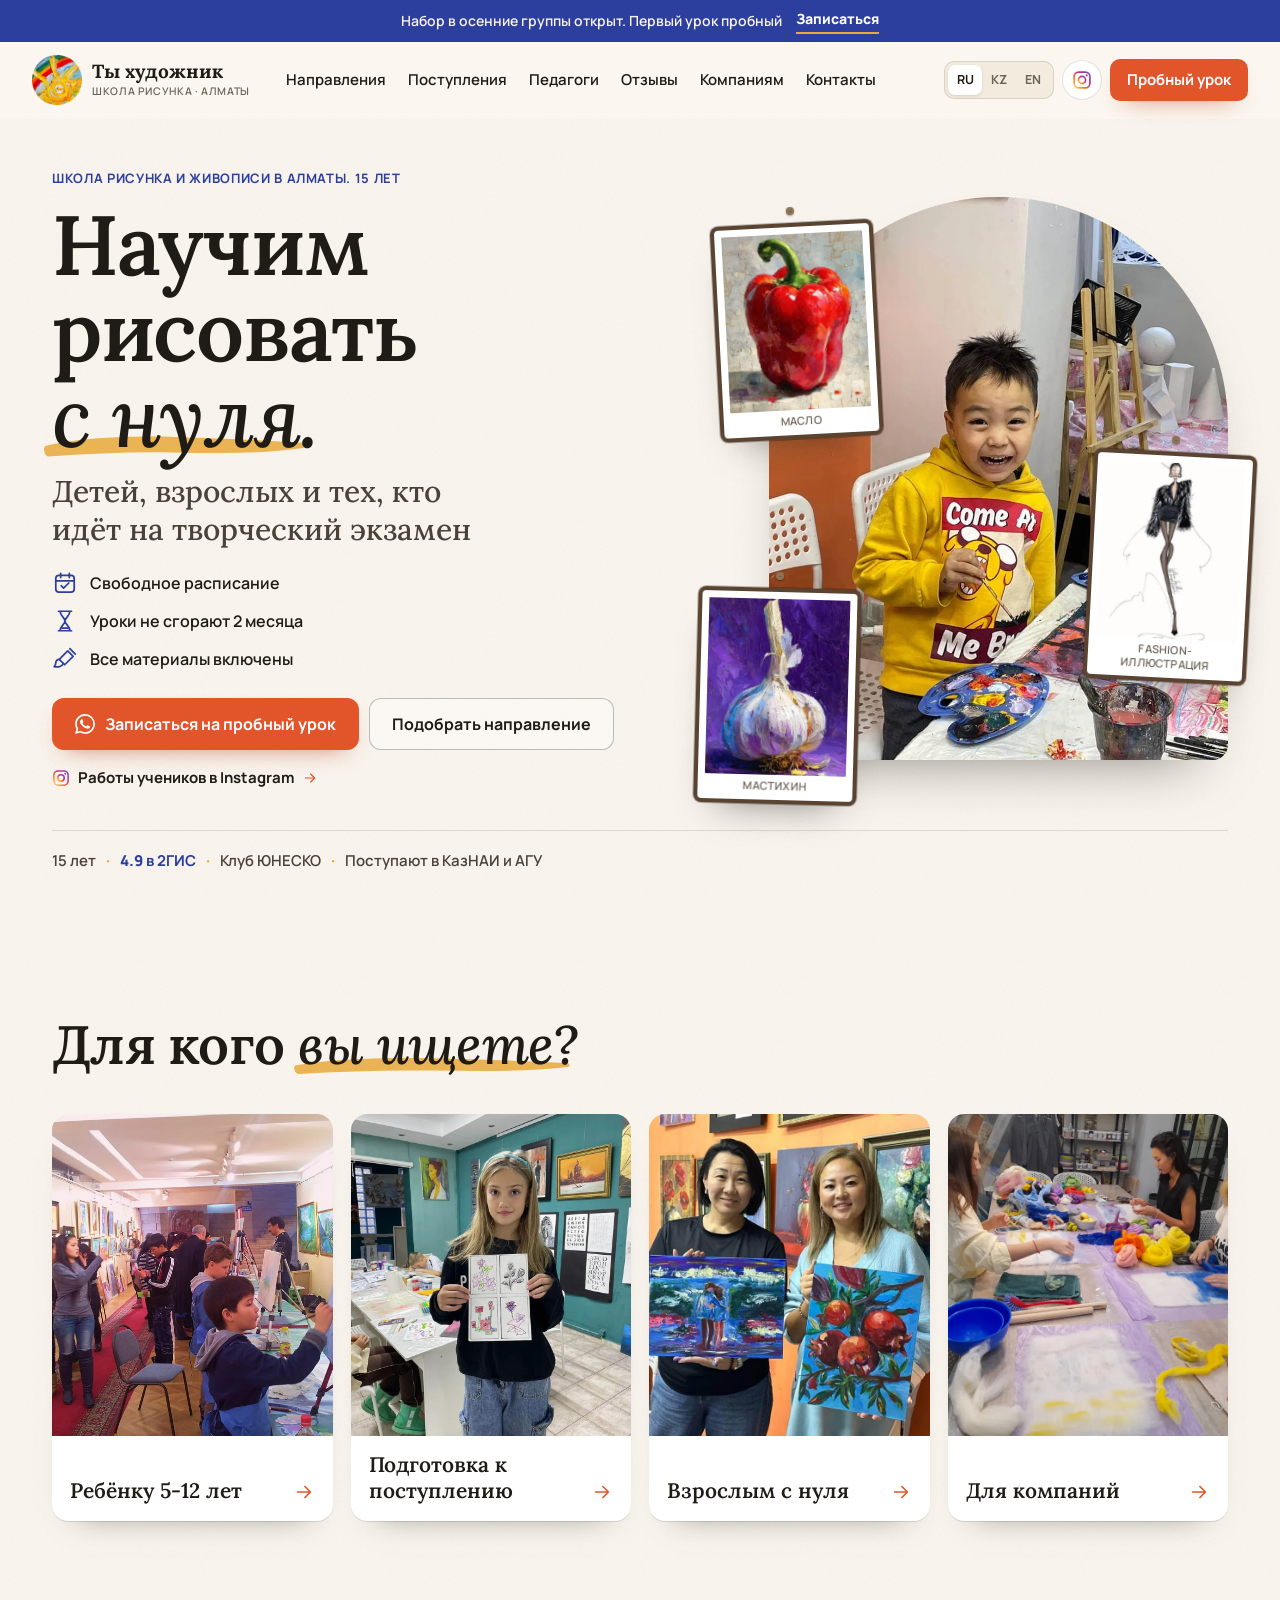
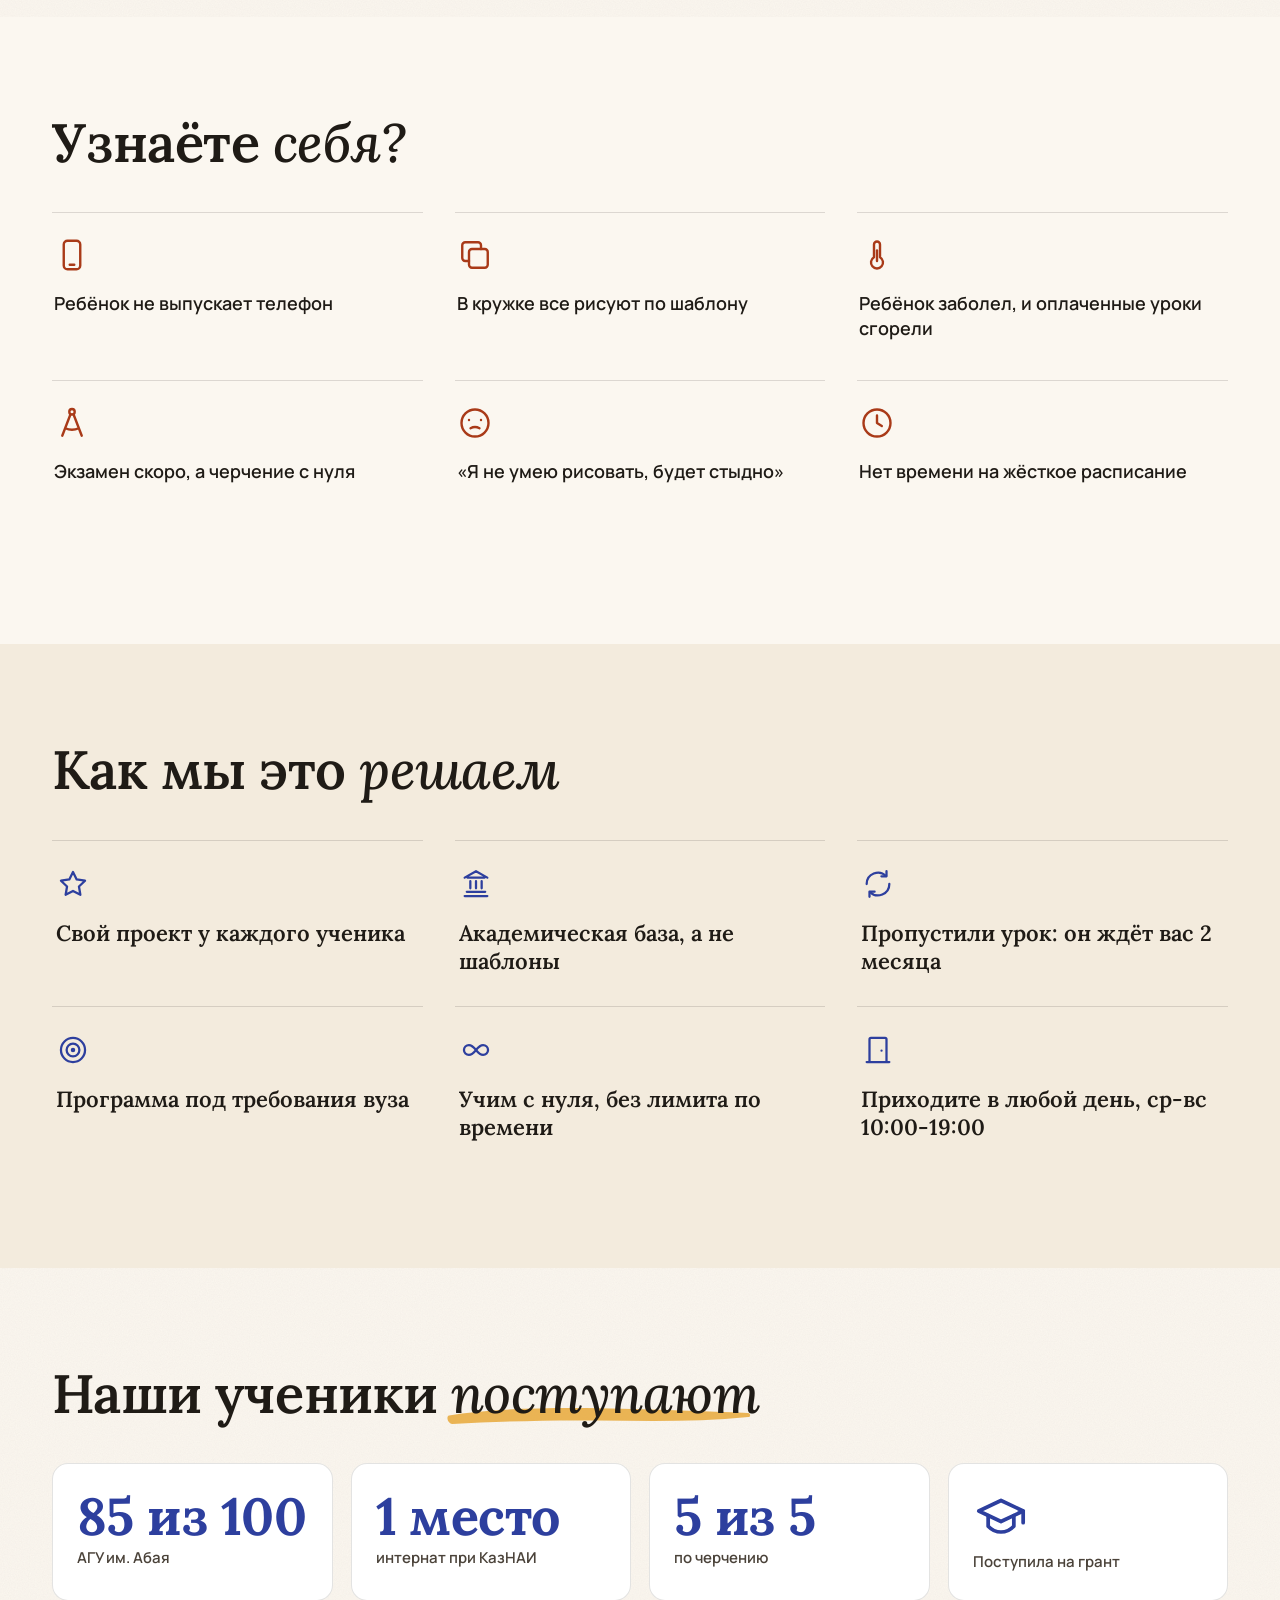
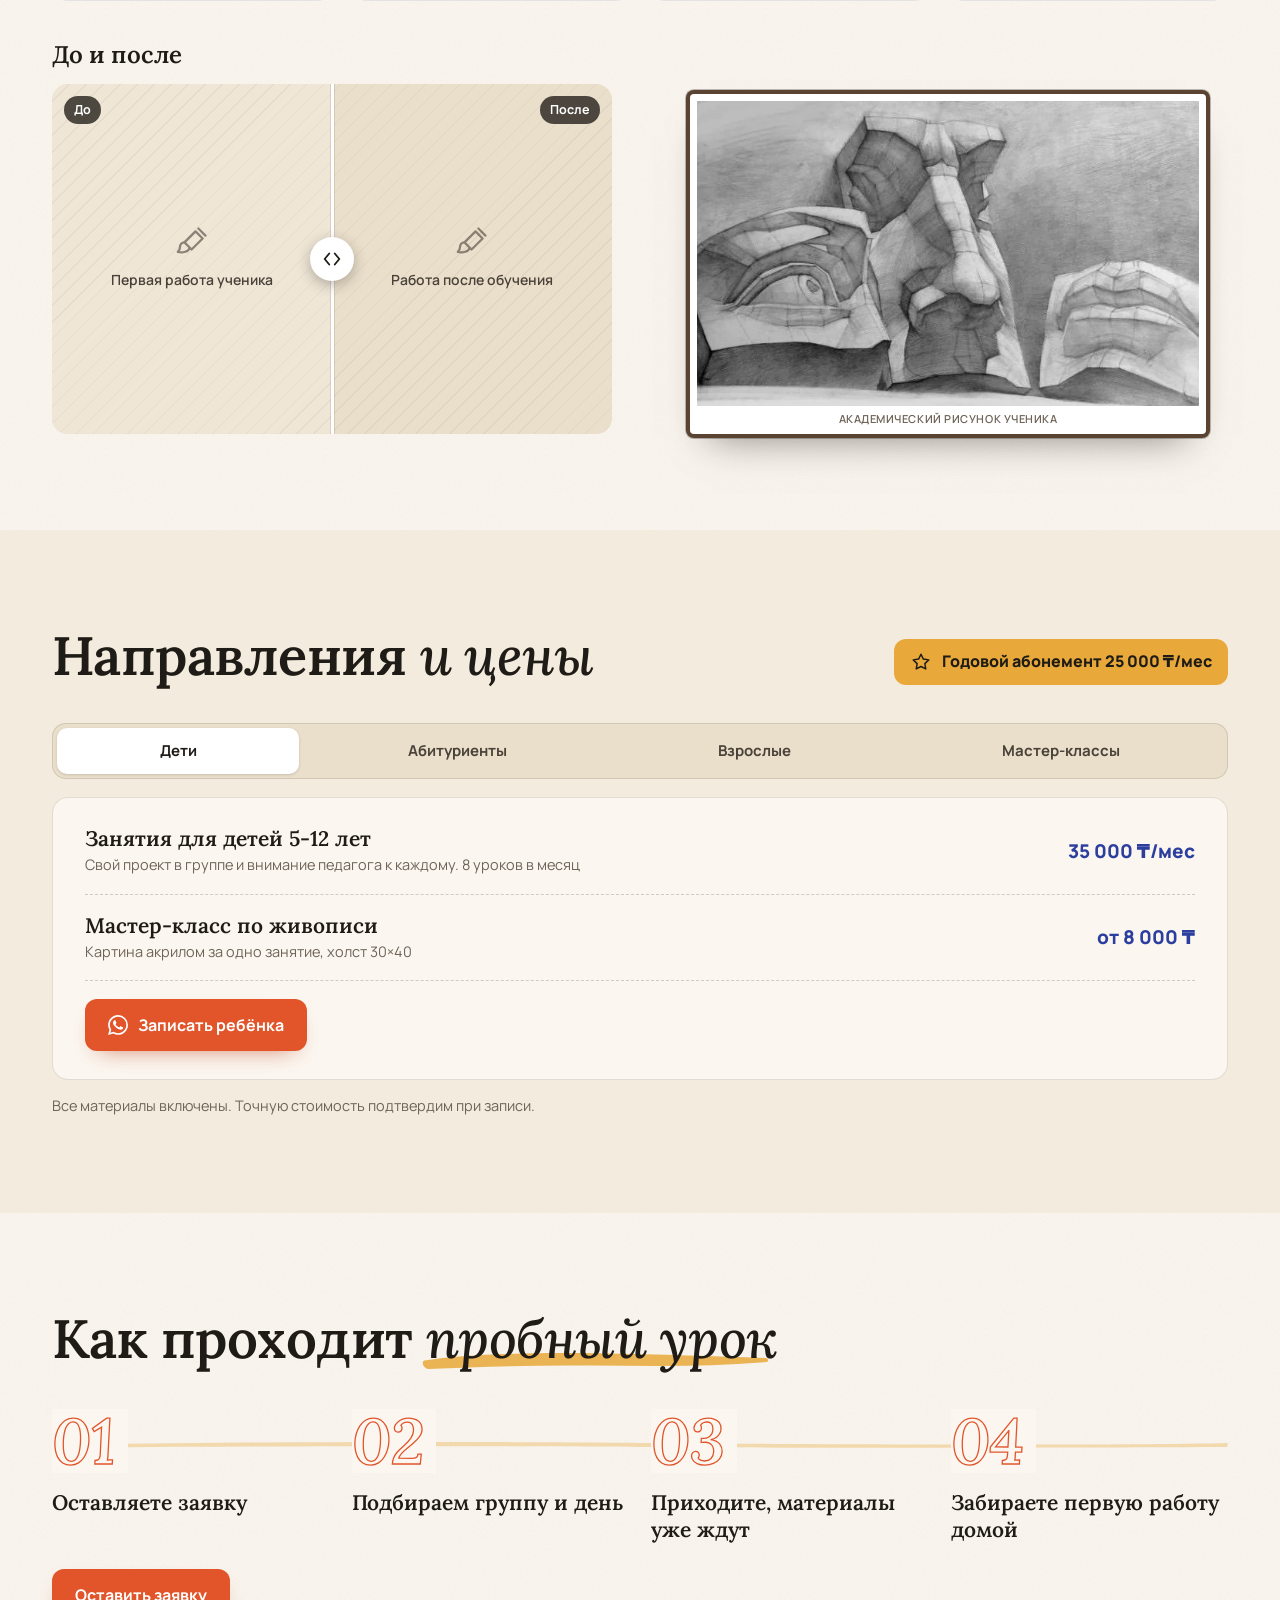
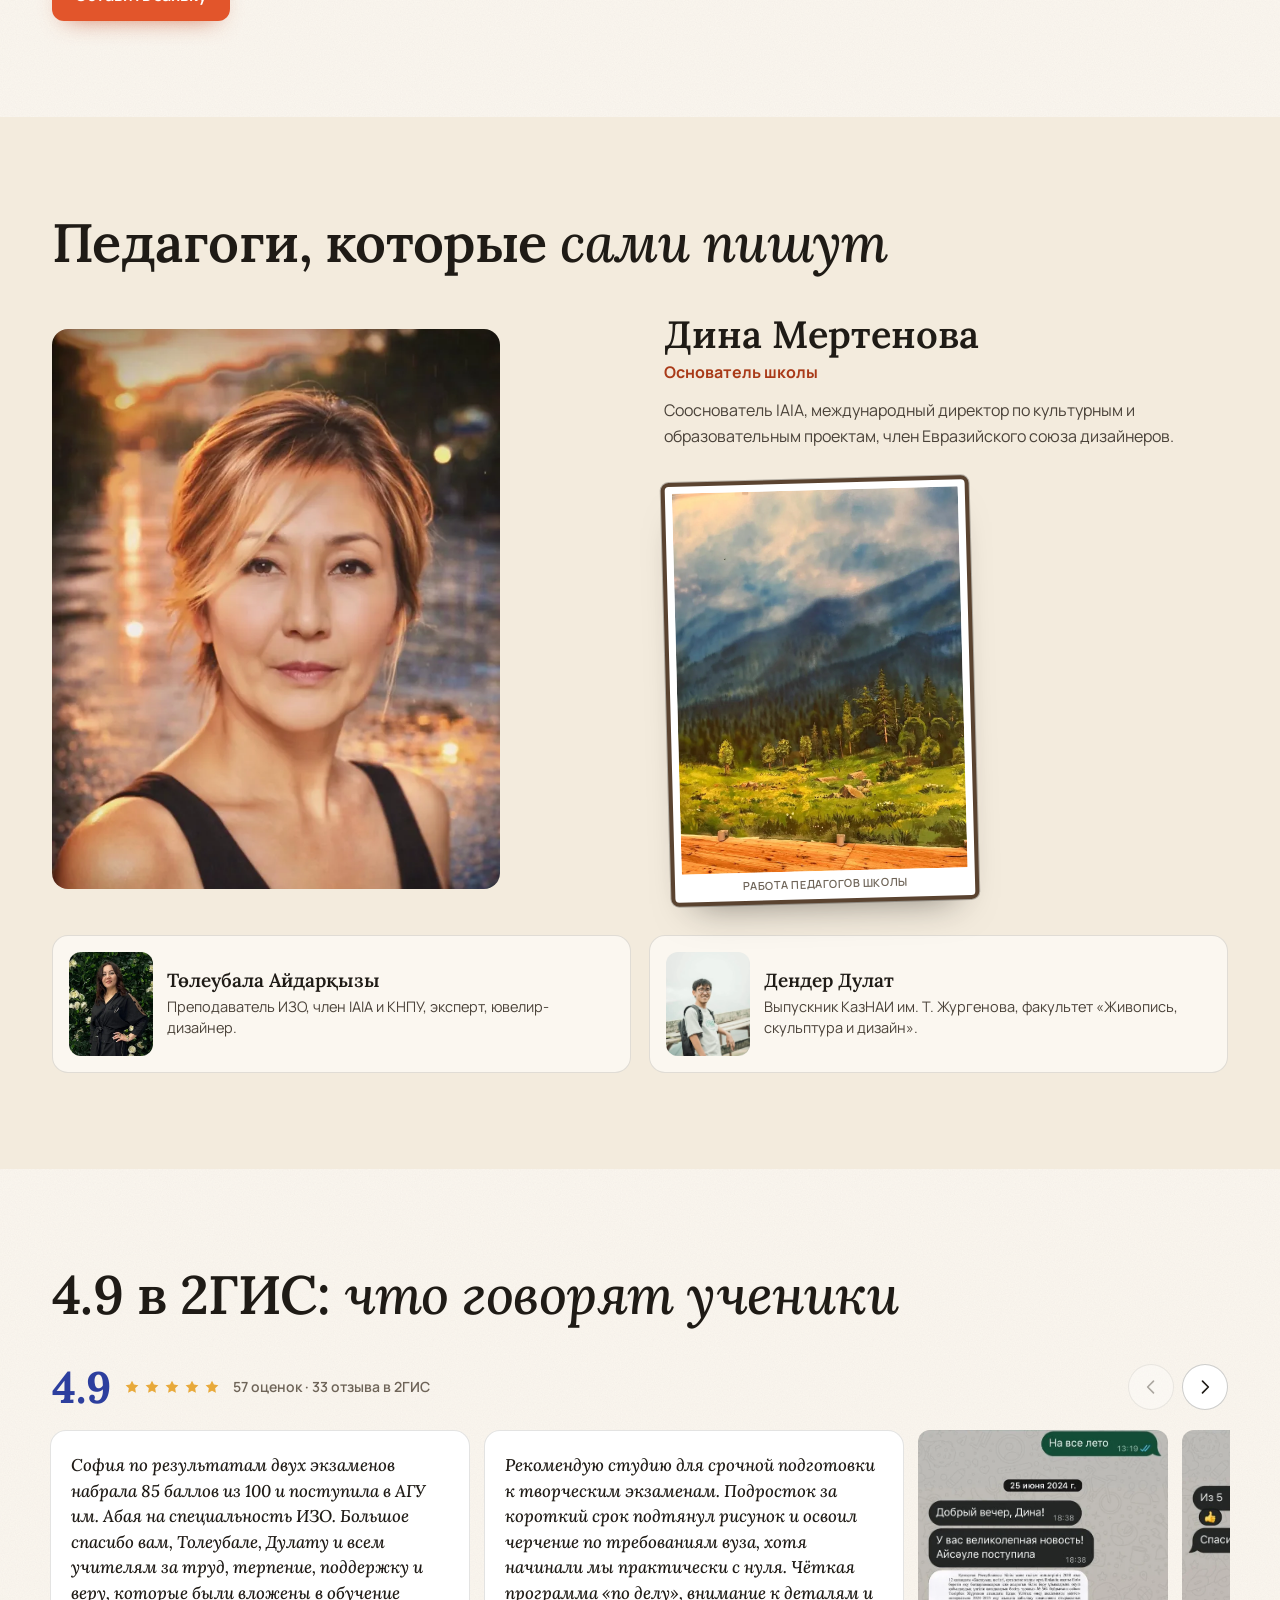
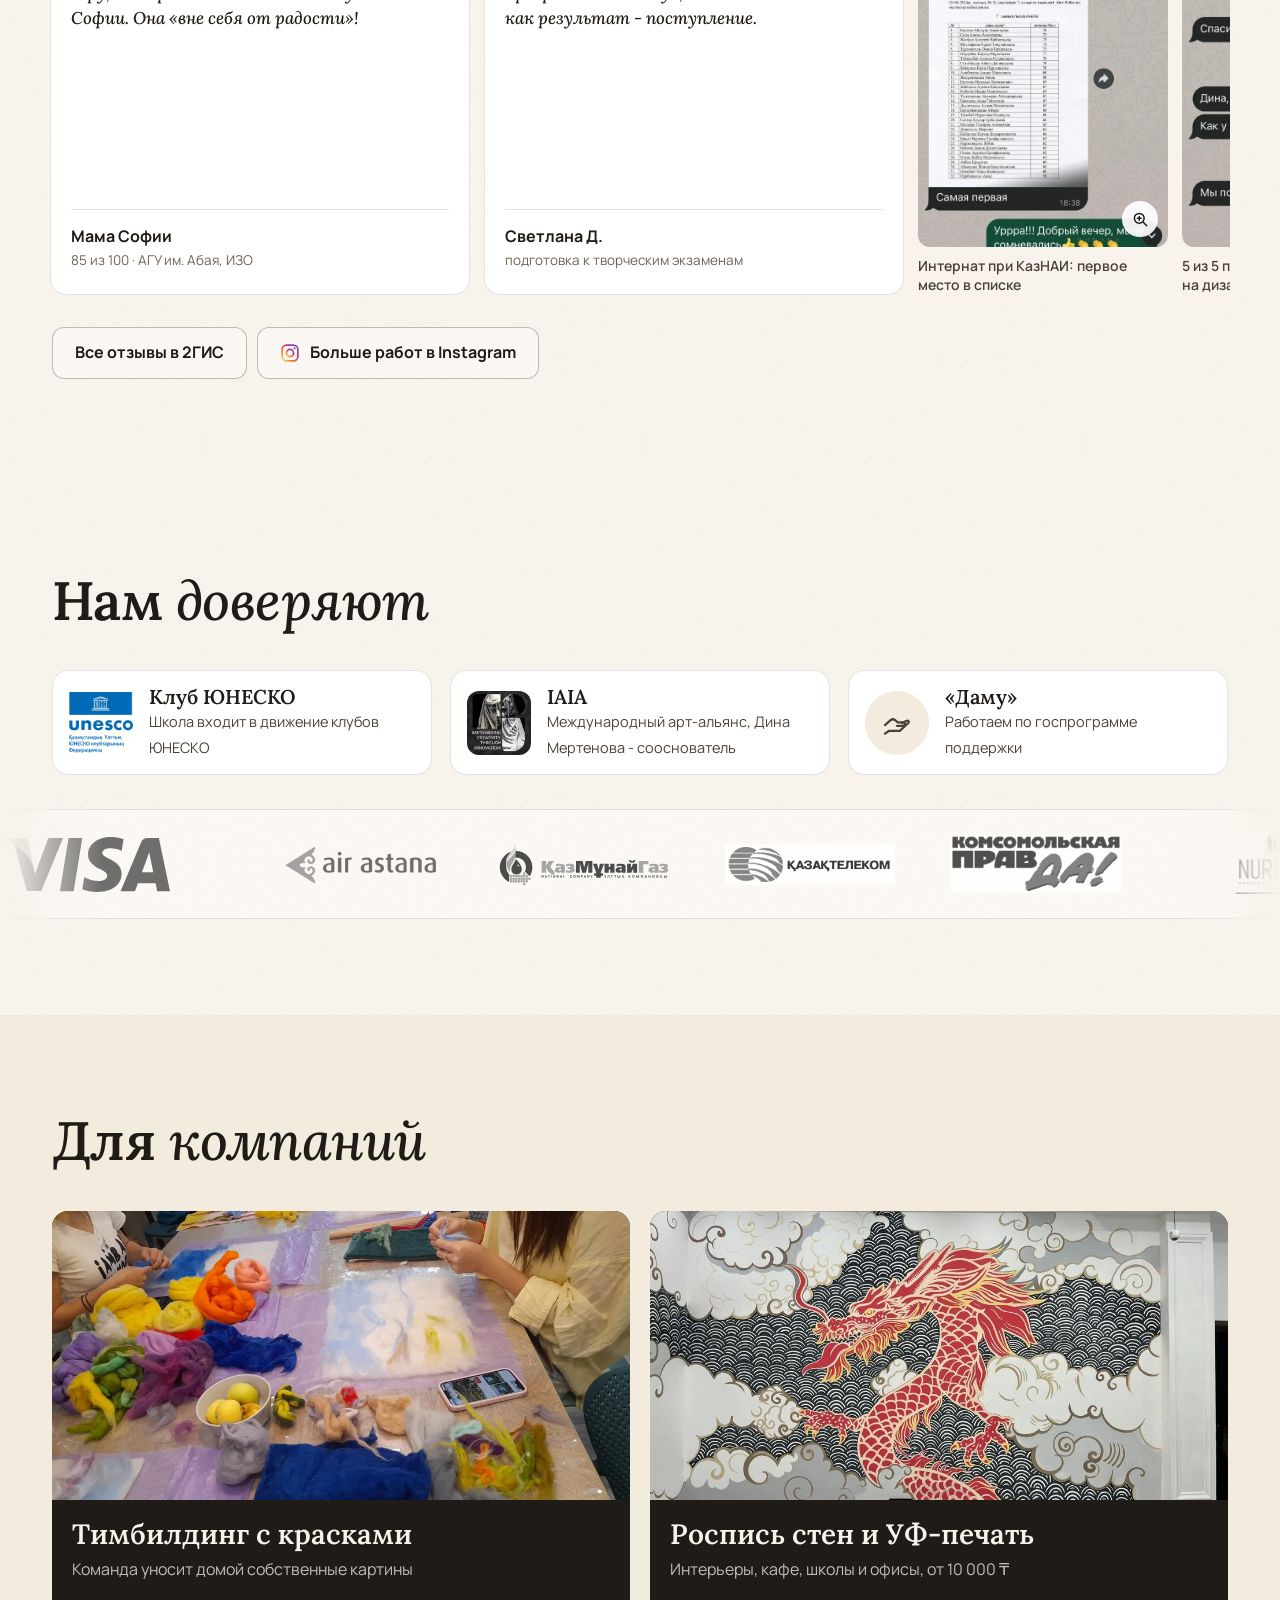
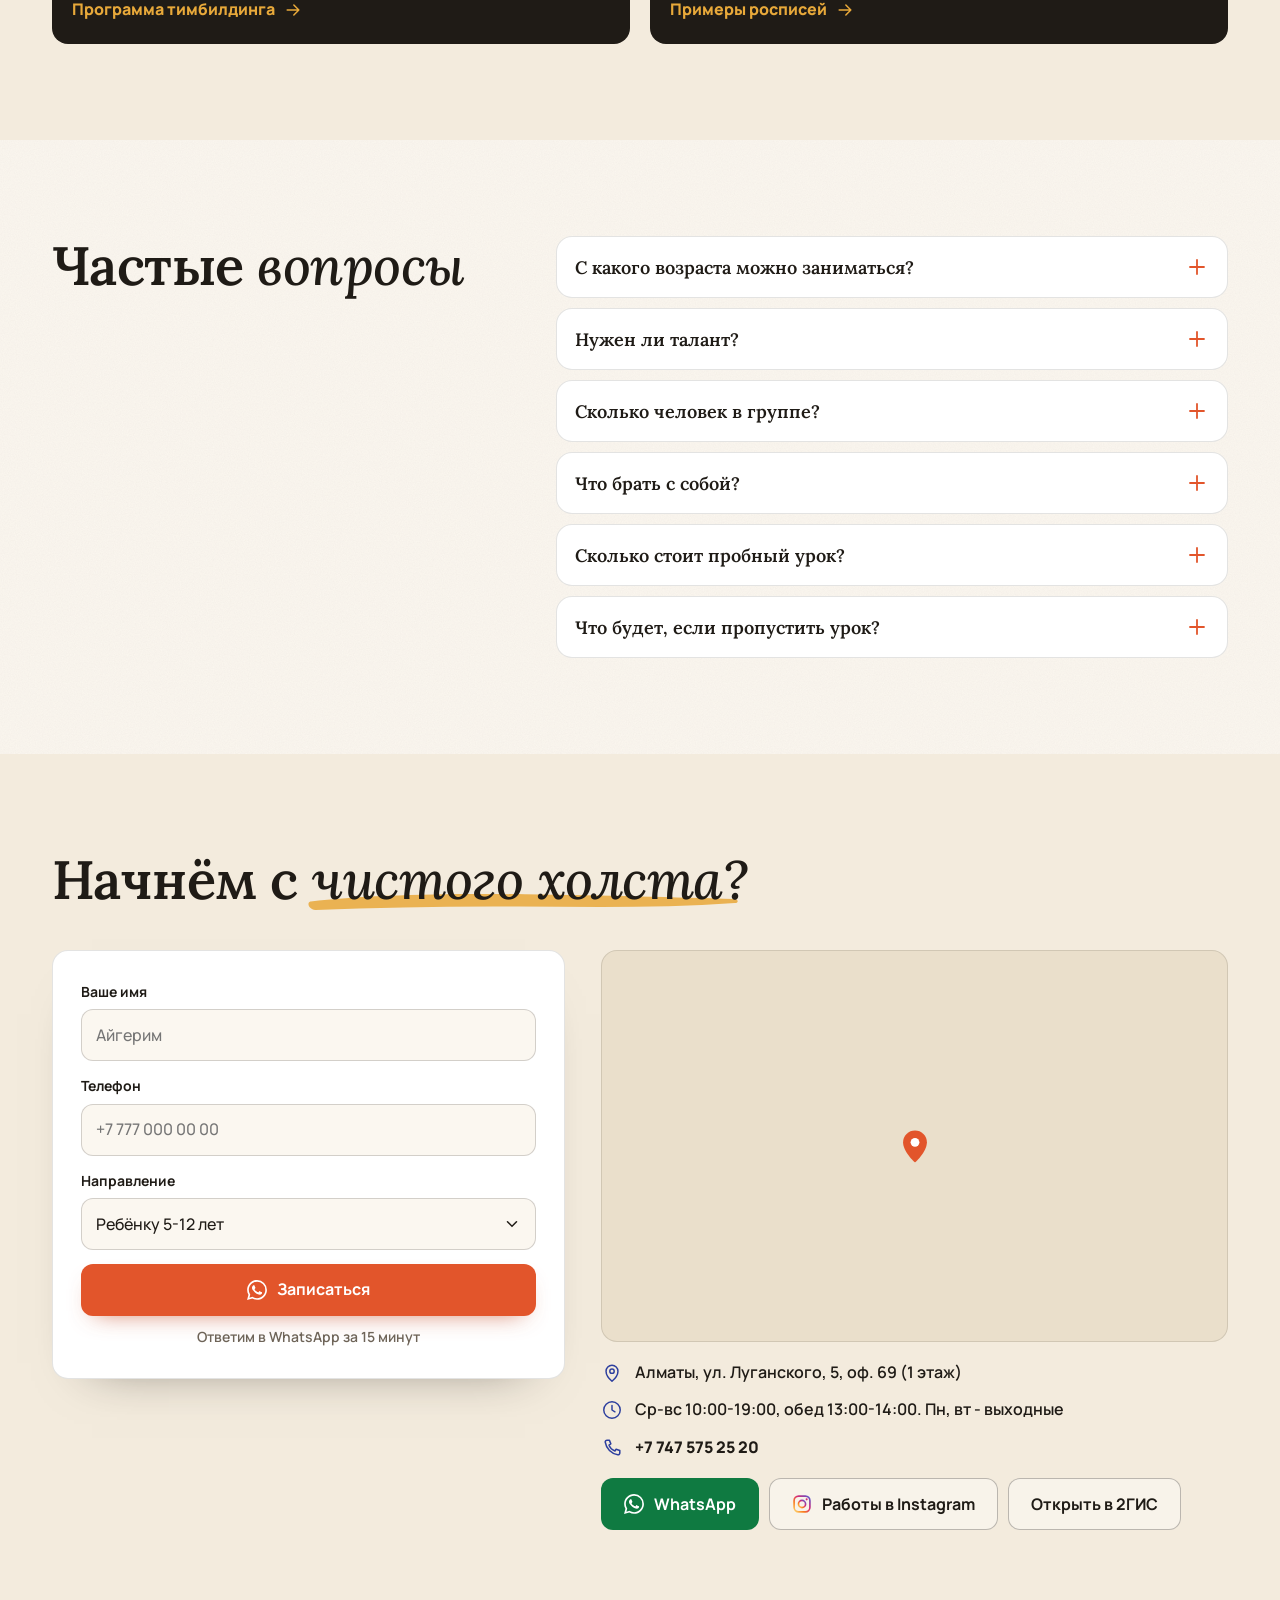
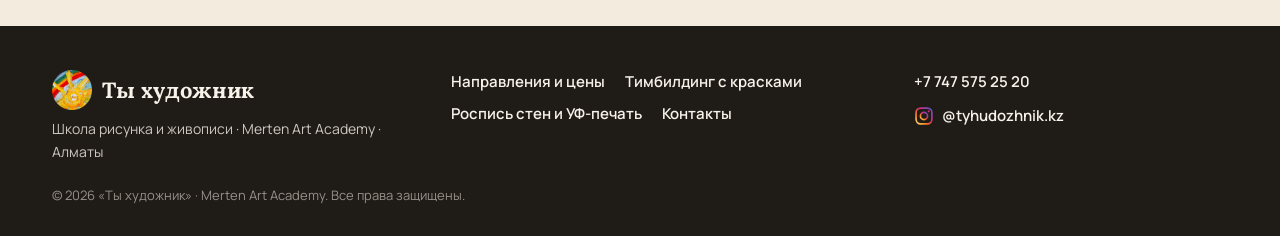
==== commit 32c471bf: "Редизайн: поджата заглушка до/после, непрозрачная шапка, «Узнаёте себя» без карточек, карта грузится" ====
--- a/index.html
+++ b/index.html
@@ -43,7 +43,7 @@
   <link rel="preconnect" href="https://fonts.gstatic.com" crossorigin>
   <link href="https://fonts.googleapis.com/css2?family=Lora:ital,wght@0,500;0,600;0,700;1,500;1,600&family=Manrope:wght@400;500;600;700;800&family=Onest:wght@400;500;600;700;800&display=swap" rel="stylesheet">
   <link rel="preload" as="image" href="assets/boy-palette.webp" fetchpriority="high">
-  <link rel="stylesheet" href="styles.css?v=20261029-2">
+  <link rel="stylesheet" href="styles.css?v=20261029-3">
   <script type="application/ld+json">
   {
     "@context": "https://schema.org",
@@ -683,6 +683,6 @@
   <img id="lbImg" alt="">
 </div>
 
-<script src="script.js?v=20261029-2" defer></script>
+<script src="script.js?v=20261029-3" defer></script>
 </body>
 </html>
--- a/styles.css
+++ b/styles.css
@@ -680,3 +680,9 @@
   .hero-points li { font-size: 14px; gap: 6px; background: #fff; border: 1px solid var(--line); border-radius: 999px; padding: 6px 12px 6px 8px; }
   .hero-points svg { width: 20px; height: 20px; }
 }
+.ba-one .ba { aspect-ratio: 16 / 10; }
+.ba-row { align-items: end; }
+.hdr { background: var(--bg); }
+.pain-grid li { background: transparent; border: 0; border-top: 1px solid rgba(31, 27, 22, .14); border-radius: 0; padding-left: 2px; padding-right: 2px; }
+.pain-grid { column-gap: 32px; row-gap: 0; }
+.map { background: var(--panel-2) url("data:image/svg+xml,%3Csvg xmlns='http://www.w3.org/2000/svg' viewBox='0 0 24 24'%3E%3Cpath d='M12 21s-6.5-5.6-6.5-11a6.5 6.5 0 0 1 13 0c0 5.4-6.5 11-6.5 11z' fill='%23E2552B'/%3E%3Ccircle cx='12' cy='10' r='2.4' fill='%23fff'/%3E%3C/svg%3E") center / 44px no-repeat; }
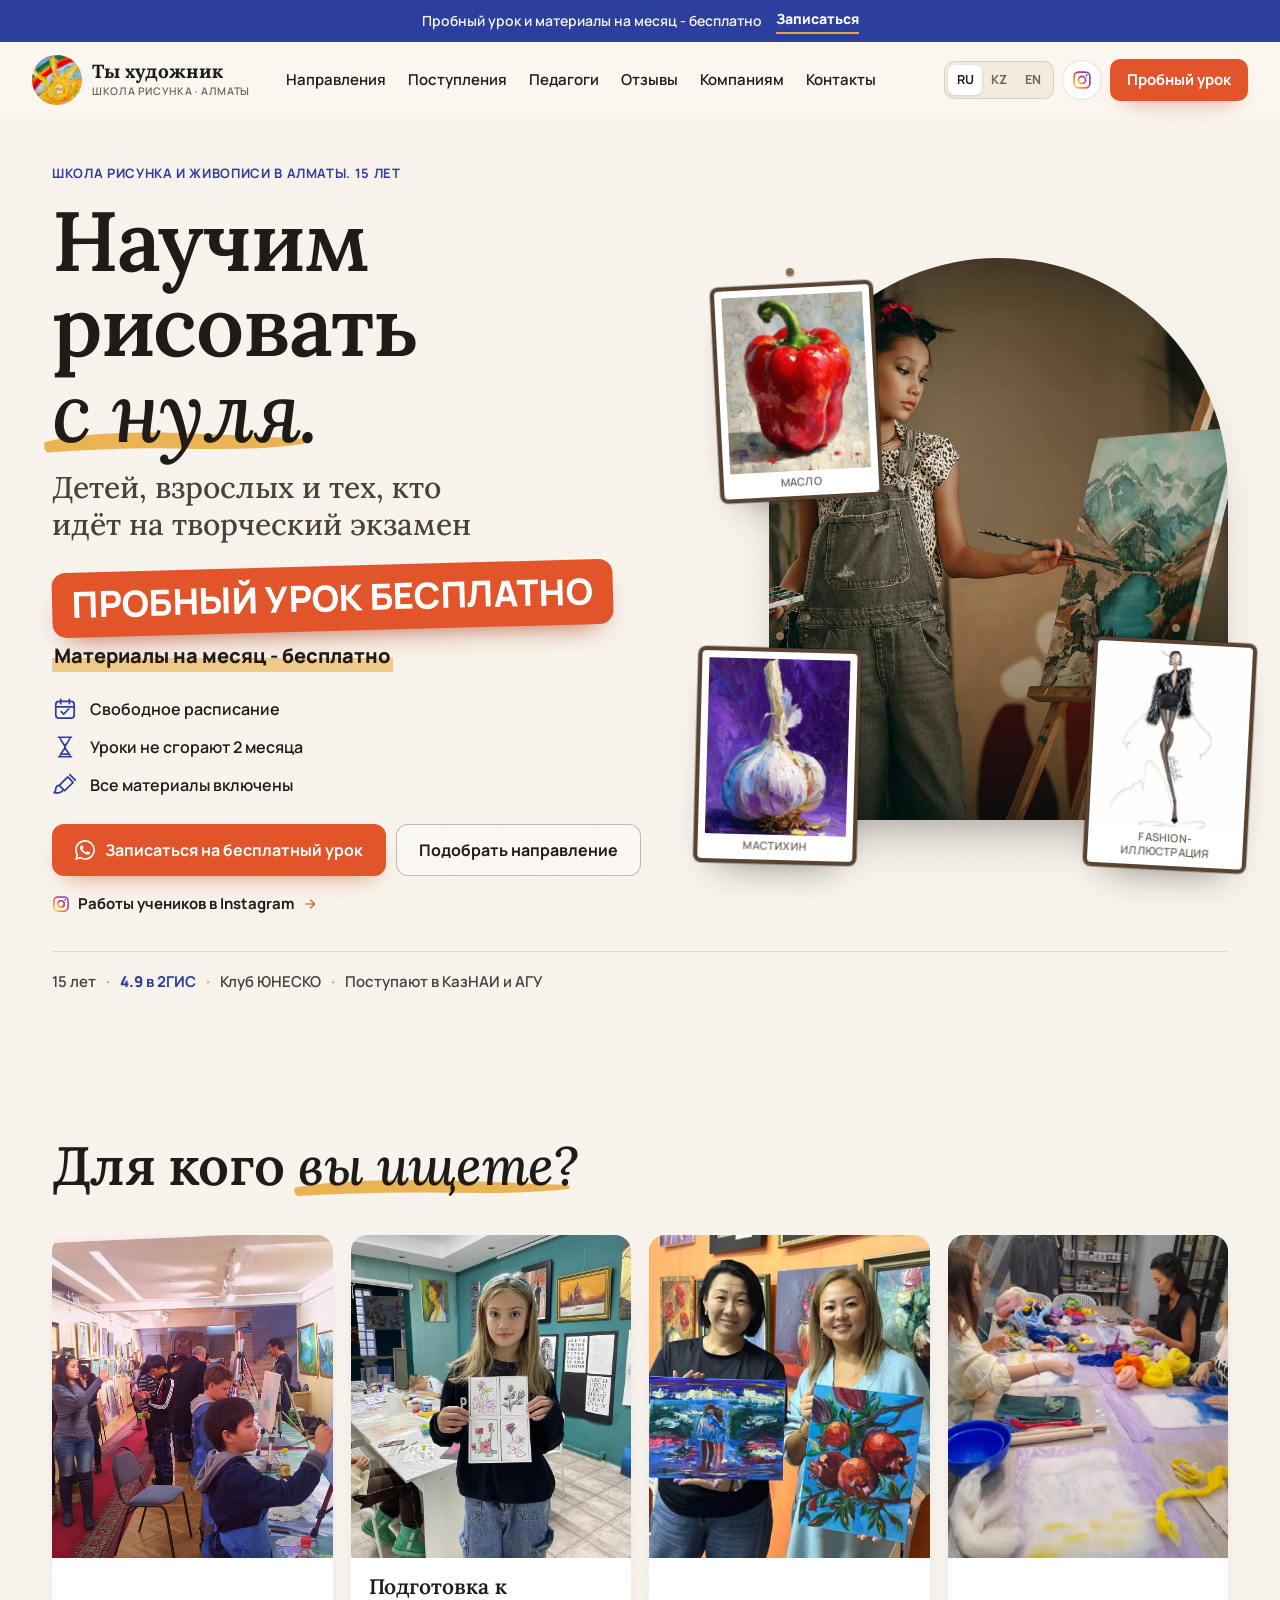
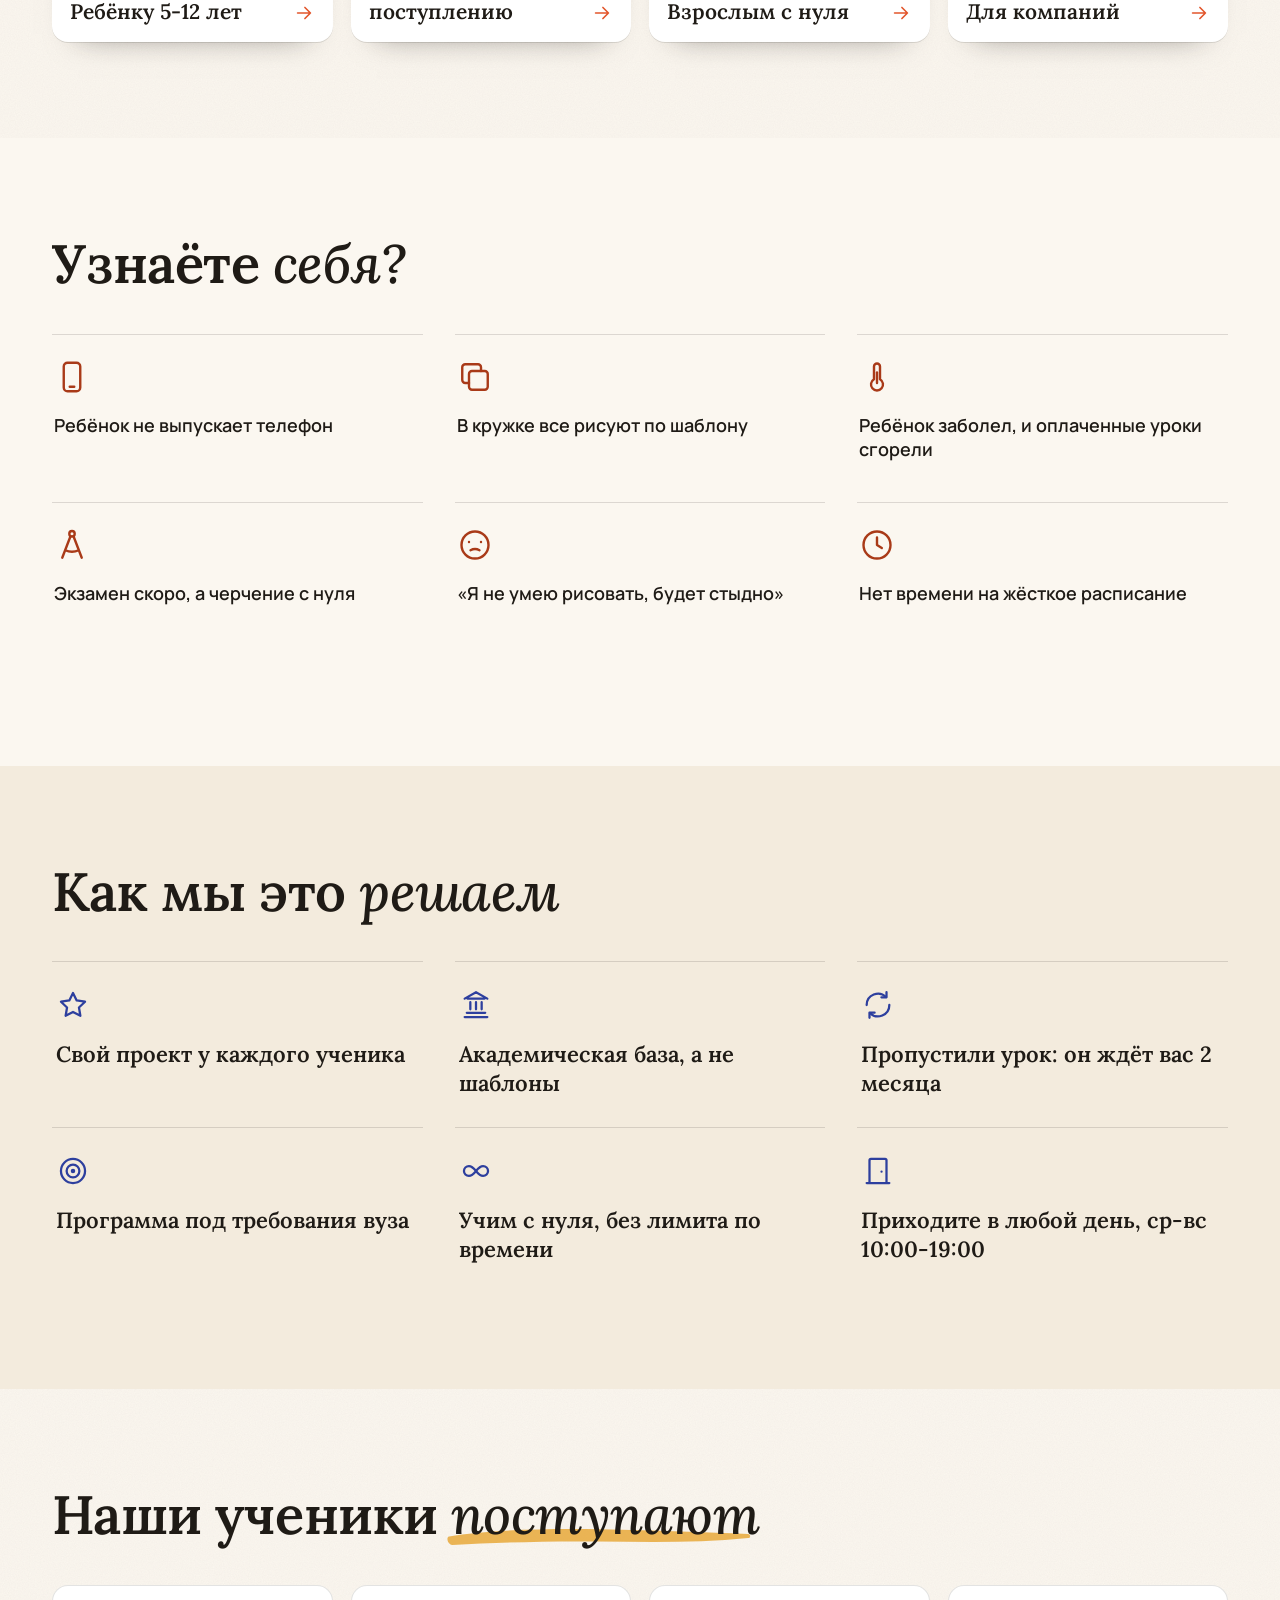
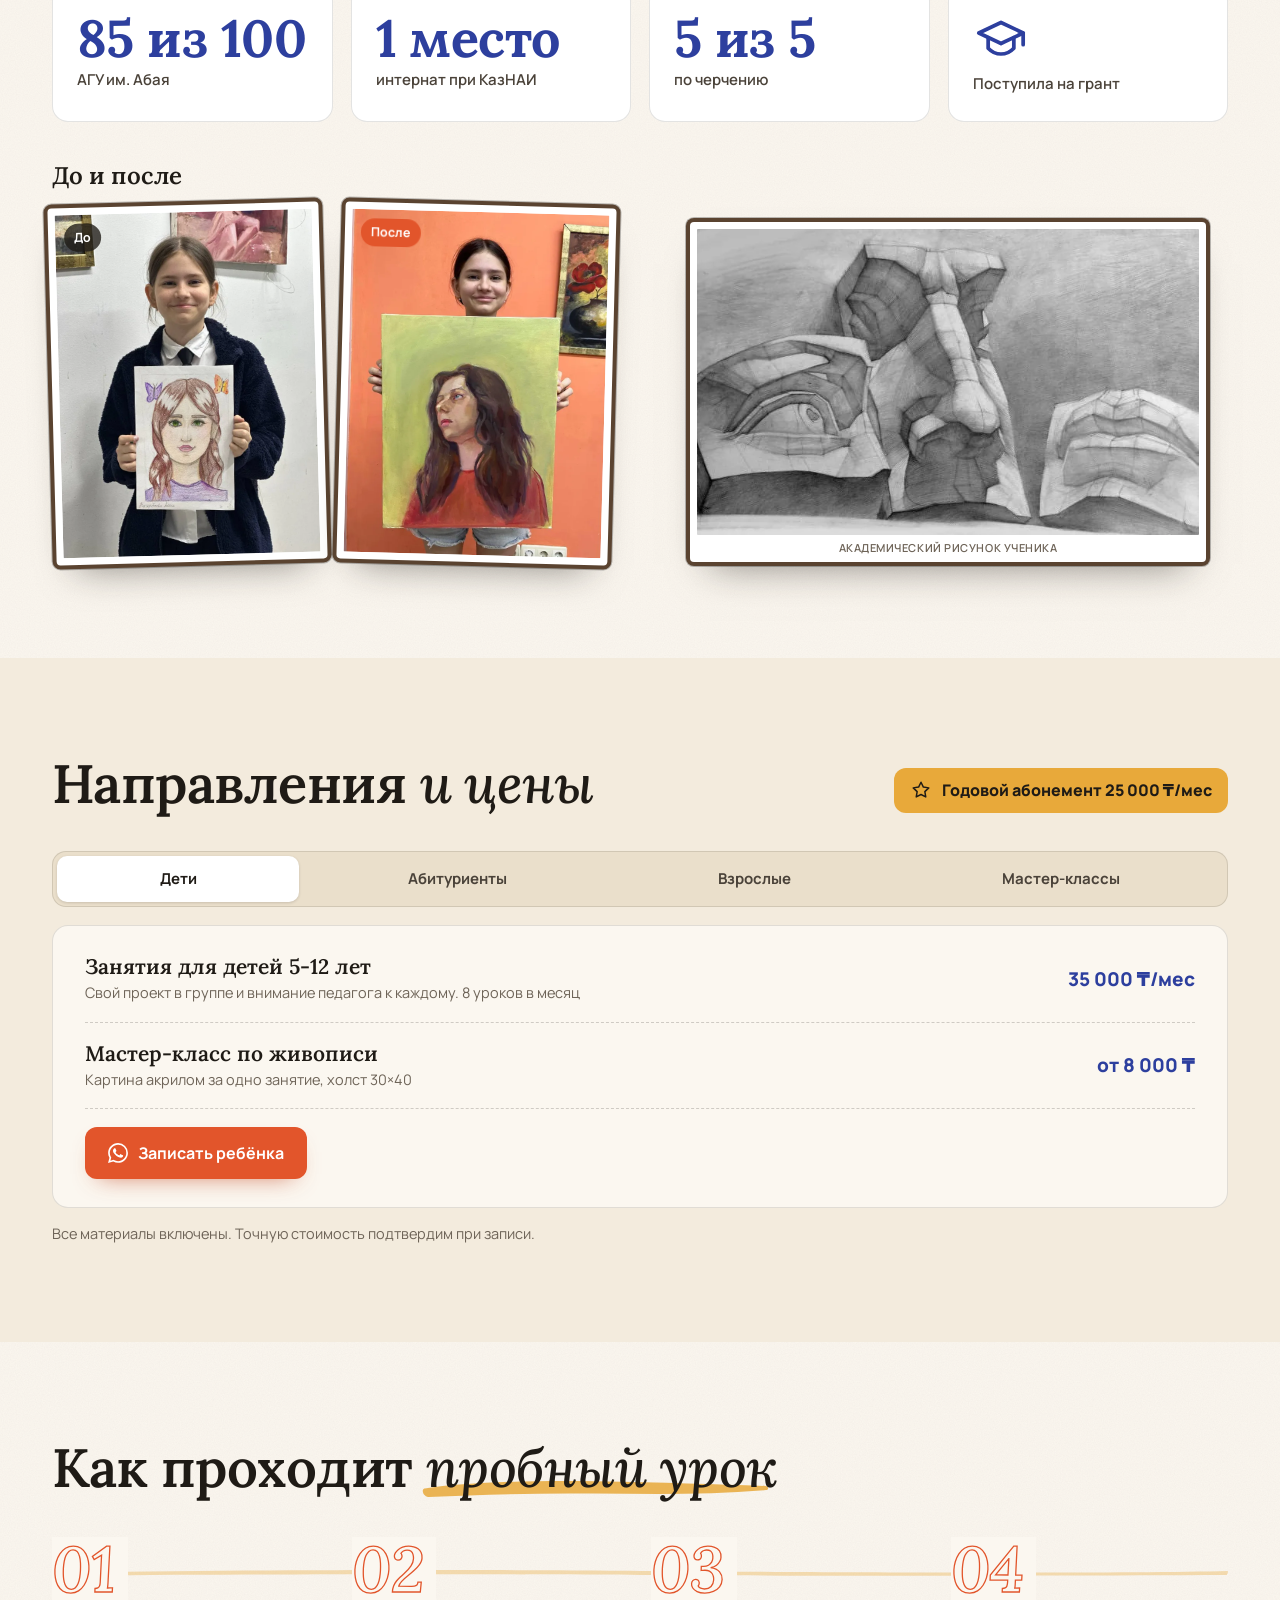
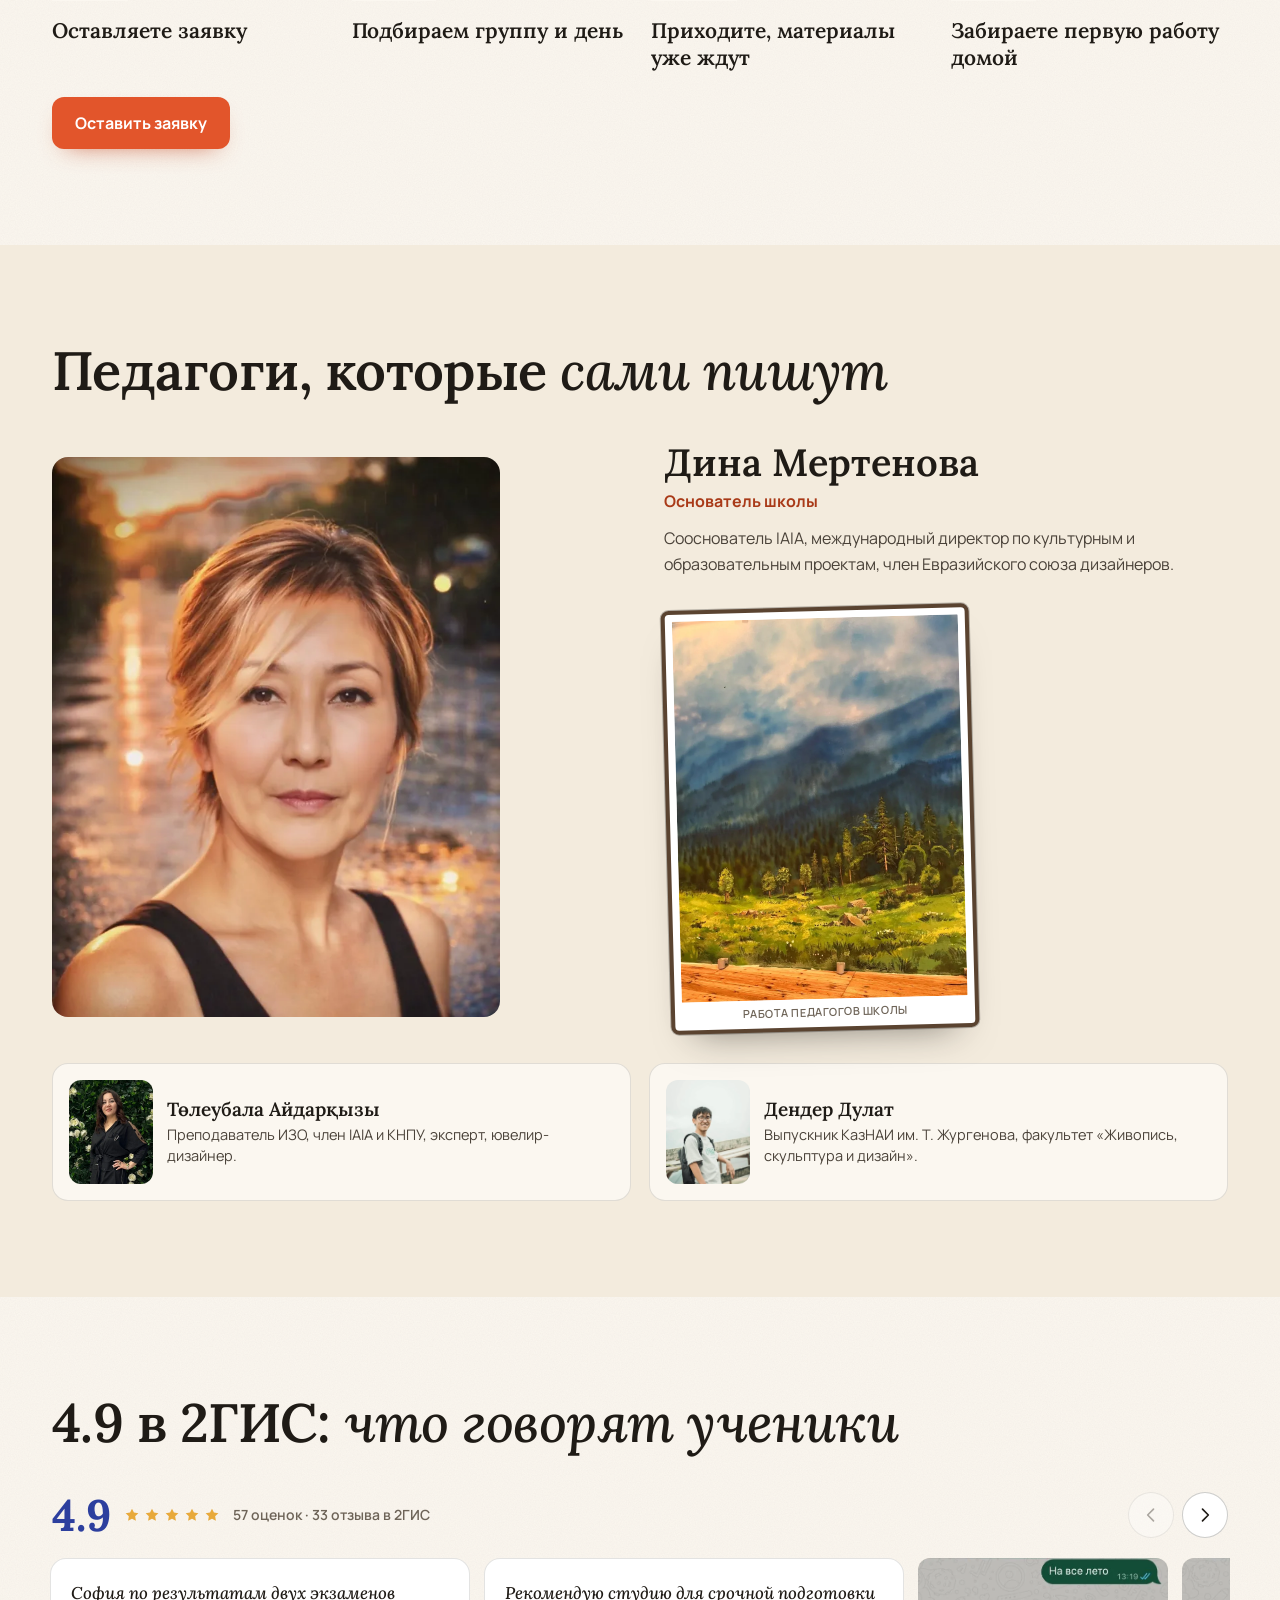
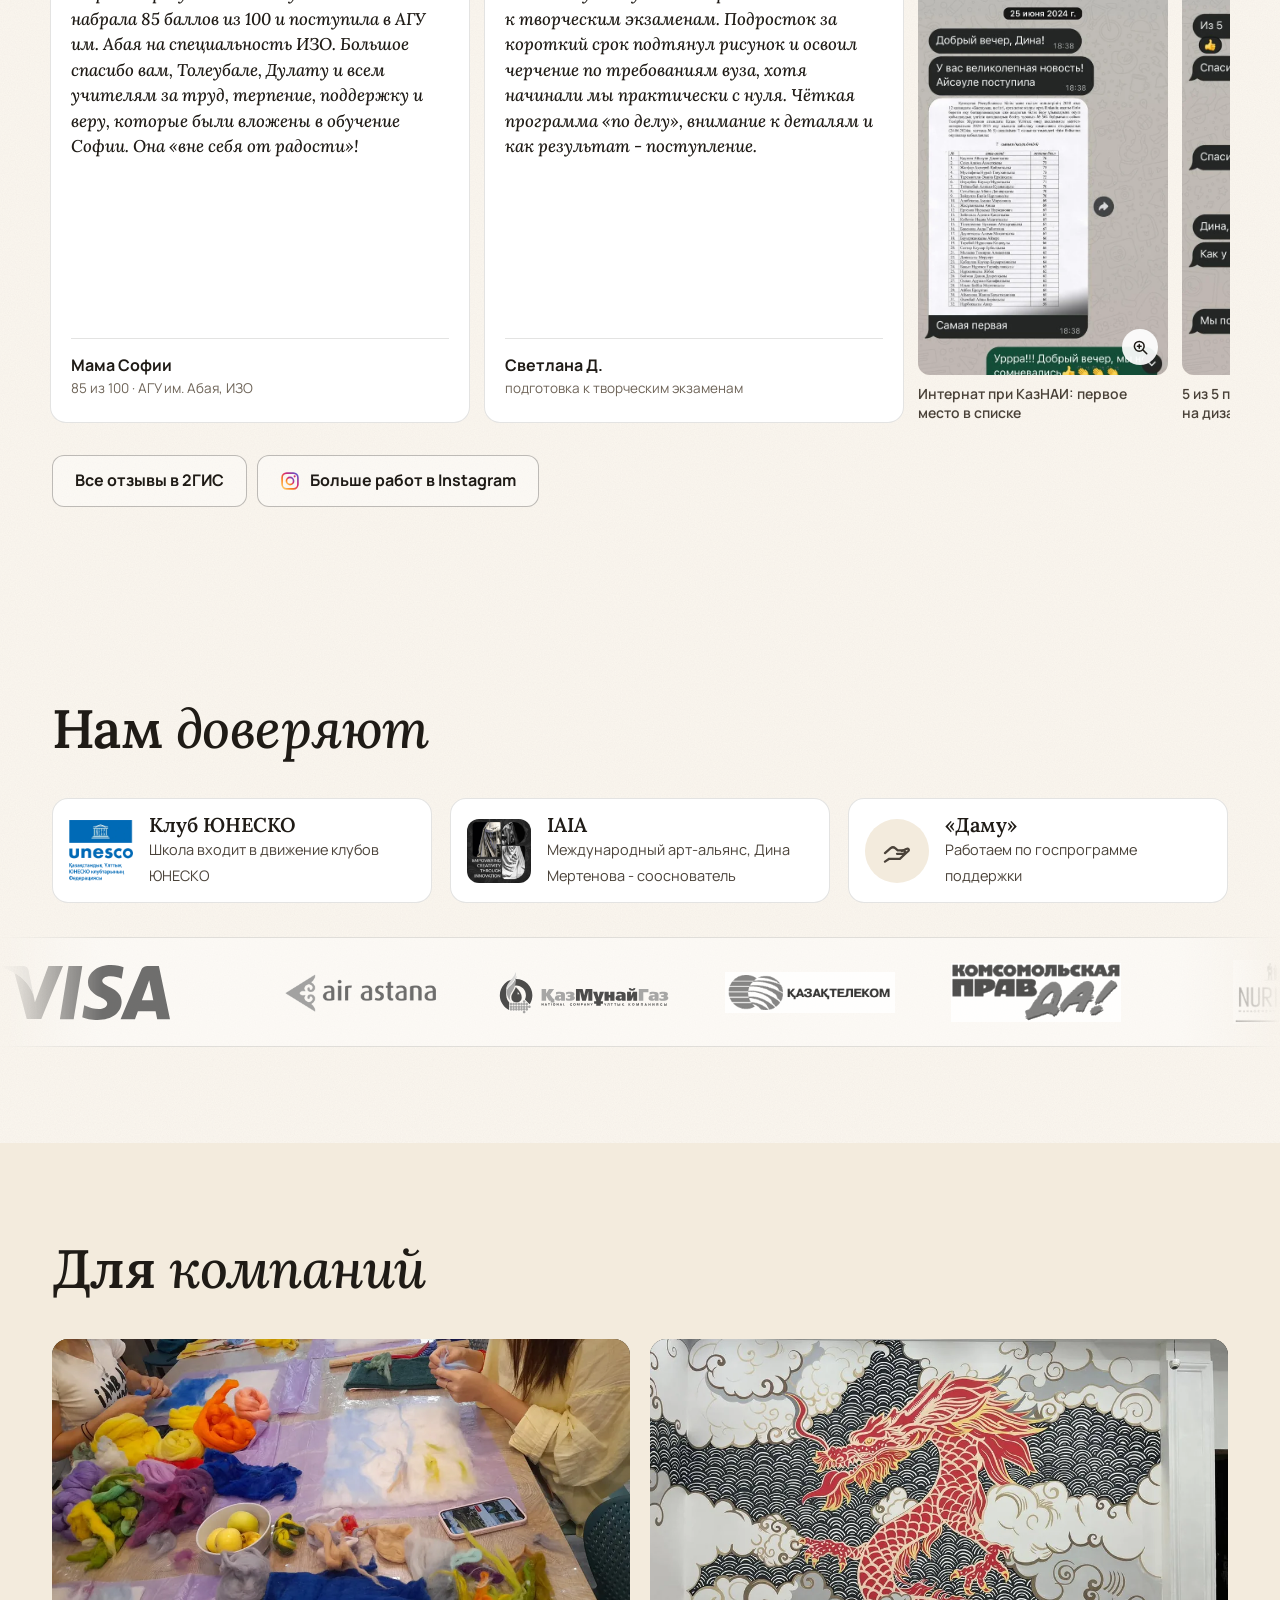
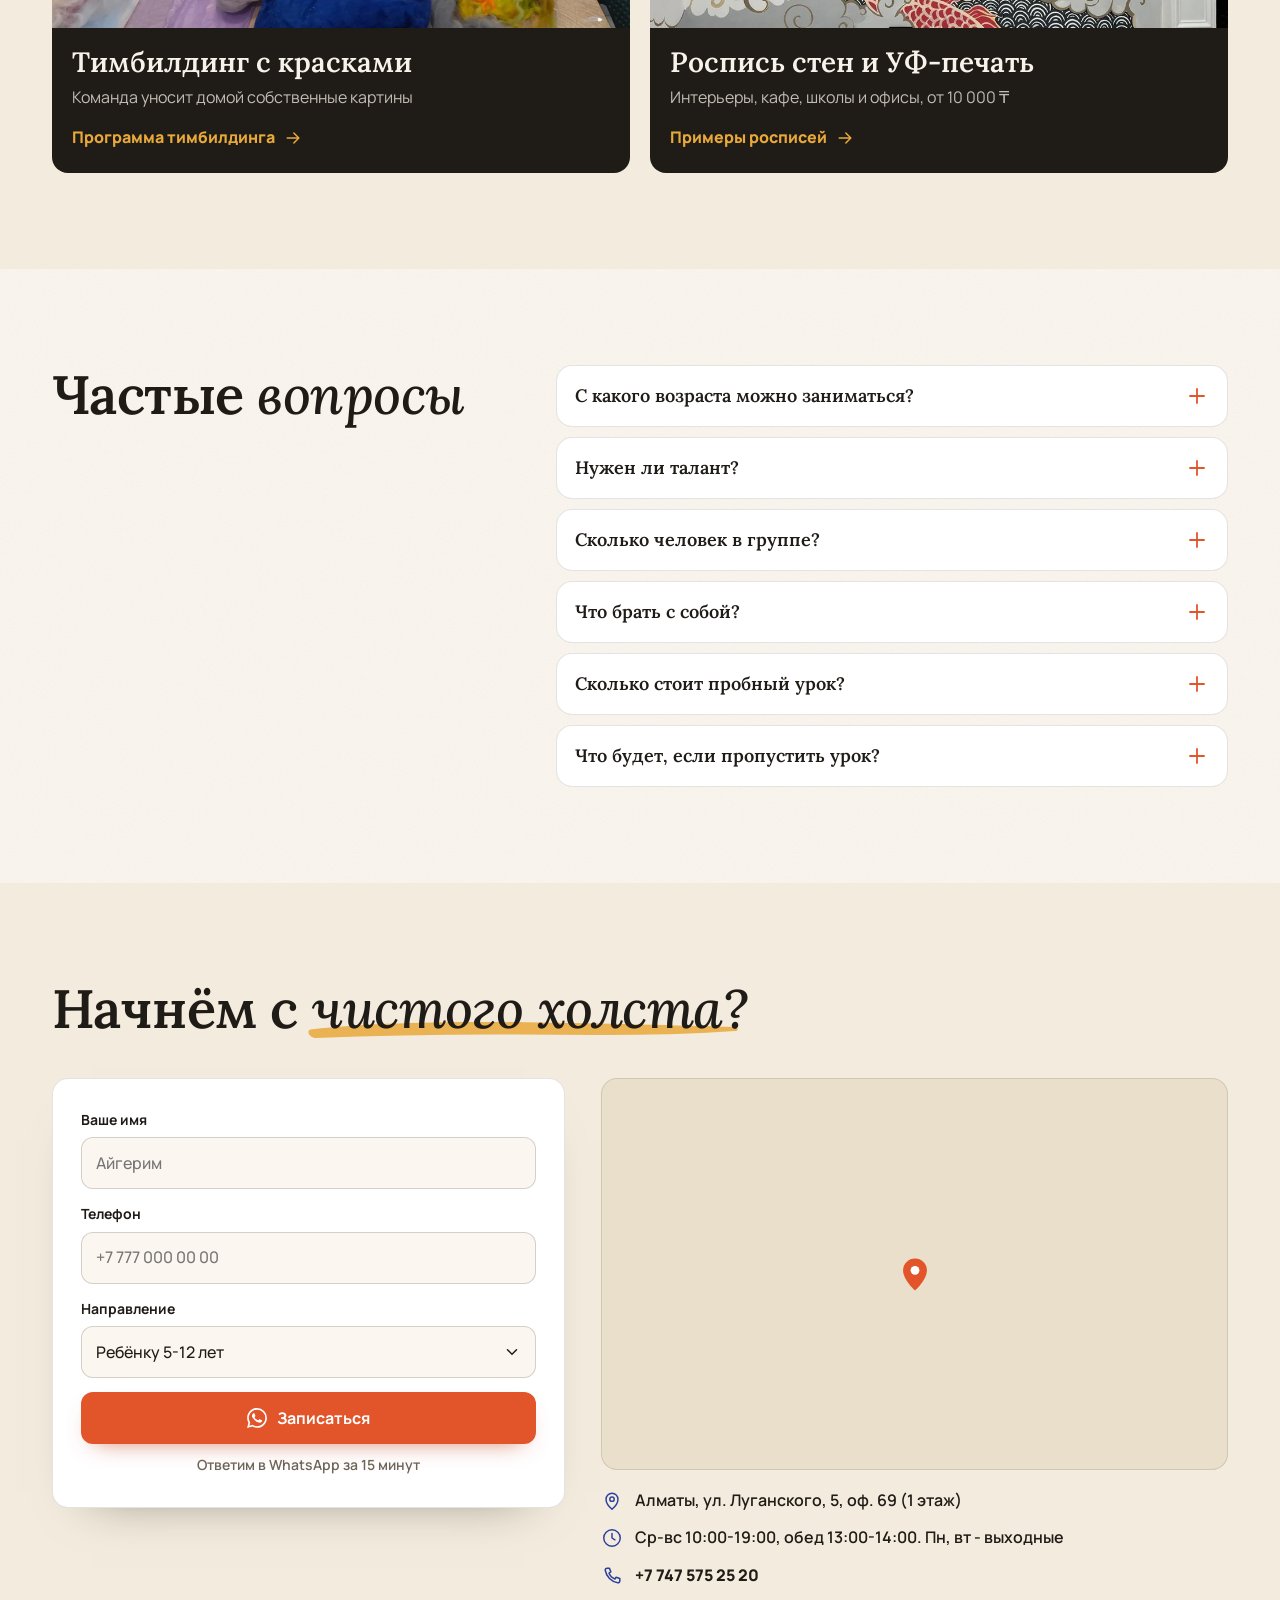
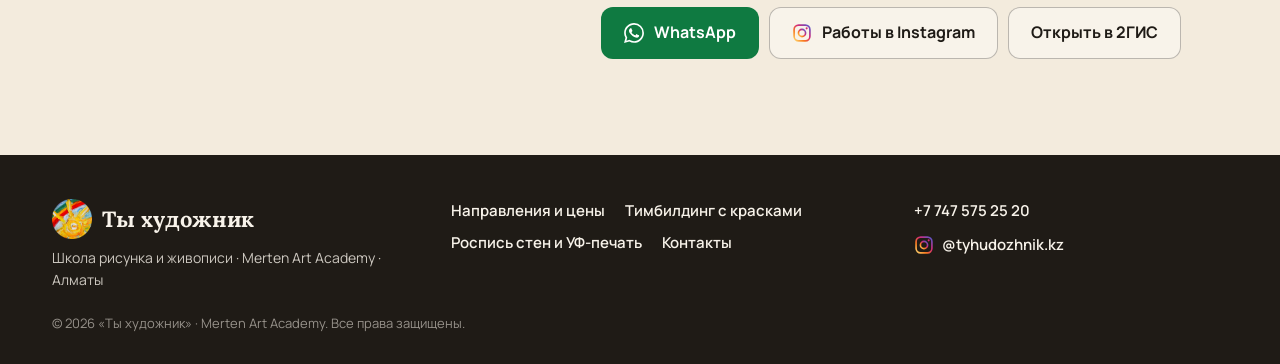
==== commit 74cfb97e: "Правки клиента: в герое крупно «Пробный урок бесплатно» и материалы на месяц бесплатно, новое фото у" ====
--- a/index.html
+++ b/index.html
@@ -42,8 +42,8 @@
   <link rel="preconnect" href="https://fonts.googleapis.com">
   <link rel="preconnect" href="https://fonts.gstatic.com" crossorigin>
   <link href="https://fonts.googleapis.com/css2?family=Lora:ital,wght@0,500;0,600;0,700;1,500;1,600&family=Manrope:wght@400;500;600;700;800&family=Onest:wght@400;500;600;700;800&display=swap" rel="stylesheet">
-  <link rel="preload" as="image" href="assets/boy-palette.webp" fetchpriority="high">
-  <link rel="stylesheet" href="styles.css?v=20261029-3">
+  <link rel="preload" as="image" href="assets/hero-girl.webp" fetchpriority="high">
+  <link rel="stylesheet" href="styles.css?v=20261030-1">
   <script type="application/ld+json">
   {
     "@context": "https://schema.org",
@@ -125,7 +125,7 @@
 <!-- ============ БЛОК 1. БАННЕР ============ -->
 <aside class="topbar" aria-label="Объявление">
   <div class="wrap topbar-in">
-    <p class="topbar-txt" data-i18n="top.txt">Набор в осенние группы открыт. Первый урок пробный</p>
+    <p class="topbar-txt" data-i18n="top.txt">Пробный урок и материалы на месяц - бесплатно</p>
     <a class="topbar-cta" href="#kontakty" data-i18n="top.cta">Записаться</a>
   </div>
 </aside>
@@ -189,13 +189,14 @@
           <span class="ht-main"><span data-i18n="hero.t1">Научим рисовать</span> <em class="brush-word"><span data-i18n="hero.t2">с нуля.</span><svg class="brush" viewBox="0 0 300 26" preserveAspectRatio="none" aria-hidden="true"><path d="M4 15.5C38 8.5 92 6 151 7.2c56 1.2 104 3.6 144 5.4 2.6.2 2.9 4.4.3 4.7-48 5.8-97 4.6-148 4-48-.6-95 1.2-140 3.8-4.4.3-6.4-8-3.7-9.6z"/></svg></em></span>
           <span class="ht-rest" data-i18n="hero.t3">Детей, взрослых и тех, кто идёт на творческий экзамен</span>
         </h1>
+        <p class="hero-offer"><b data-i18n="hero.free">Пробный урок бесплатно</b><span data-i18n="hero.mat">Материалы на месяц - бесплатно</span></p>
         <ul class="hero-points">
           <li><svg aria-hidden="true"><use href="#i-cal"/></svg><span data-i18n="hero.p1">Свободное расписание</span></li>
           <li><svg aria-hidden="true"><use href="#i-hourglass"/></svg><span data-i18n="hero.p2">Уроки не сгорают 2 месяца</span></li>
           <li><svg aria-hidden="true"><use href="#i-brush"/></svg><span data-i18n="hero.p3">Все материалы включены</span></li>
         </ul>
         <div class="hero-cta">
-          <a class="btn btn-terra js-wa" data-conv="whatsapp" href="https://wa.me/77475752520?text=%D0%97%D0%B4%D1%80%D0%B0%D0%B2%D1%81%D1%82%D0%B2%D1%83%D0%B9%D1%82%D0%B5%21%20%D0%A5%D0%BE%D1%87%D1%83%20%D0%B7%D0%B0%D0%BF%D0%B8%D1%81%D0%B0%D1%82%D1%8C%D1%81%D1%8F%20%D0%BD%D0%B0%20%D0%BF%D1%80%D0%BE%D0%B1%D0%BD%D1%8B%D0%B9%20%D1%83%D1%80%D0%BE%D0%BA" target="_blank" rel="noopener"><svg class="ico-wa" width="20" height="20" aria-hidden="true"><use href="#ic-wa"/></svg><span data-i18n="hero.cta1">Записаться на пробный урок</span></a>
+          <a class="btn btn-terra js-wa" data-conv="whatsapp" href="https://wa.me/77475752520?text=%D0%97%D0%B4%D1%80%D0%B0%D0%B2%D1%81%D1%82%D0%B2%D1%83%D0%B9%D1%82%D0%B5%21%20%D0%A5%D0%BE%D1%87%D1%83%20%D0%B7%D0%B0%D0%BF%D0%B8%D1%81%D0%B0%D1%82%D1%8C%D1%81%D1%8F%20%D0%BD%D0%B0%20%D0%BF%D1%80%D0%BE%D0%B1%D0%BD%D1%8B%D0%B9%20%D1%83%D1%80%D0%BE%D0%BA" target="_blank" rel="noopener"><svg class="ico-wa" width="20" height="20" aria-hidden="true"><use href="#ic-wa"/></svg><span data-i18n="hero.cta1">Записаться на бесплатный урок</span></a>
           <a class="btn btn-line" href="#dlya-kogo" data-i18n="hero.cta2">Подобрать направление</a>
         </div>
         <a class="hero-ig" href="https://www.instagram.com/tyhudozhnik.kz" target="_blank" rel="noopener"><svg width="18" height="18" aria-hidden="true"><use href="#ic-ig"/></svg><span data-i18n="hero.ig">Работы учеников в Instagram</span><svg class="ar" width="16" height="16" aria-hidden="true"><use href="#i-arrow"/></svg></a>
@@ -203,7 +204,7 @@
 
       <div class="hero-art">
         <figure class="hero-photo">
-          <img src="assets/boy-palette.webp" width="900" height="1200" alt="Ученик с палитрой у мольберта в студии «Ты художник»" fetchpriority="high" decoding="async">
+          <img src="assets/hero-girl.webp" width="1480" height="1066" alt="Ученица пишет маслом горный пейзаж у мольберта в студии «Ты художник»" fetchpriority="high" decoding="async">
         </figure>
         <figure class="frame hang w1"><img src="assets/hero-painting.webp" width="736" height="1104" alt="Работа ученика: красный перец, масло" decoding="async"><figcaption data-i18n="hero.c1">Масло</figcaption></figure>
         <figure class="frame hang w2"><img src="assets/hero-garlic.webp" width="770" height="939" alt="Работа ученика: чеснок, масло мастихином" decoding="async"><figcaption data-i18n="hero.c2">Мастихин</figcaption></figure>
@@ -330,14 +331,9 @@
         <div class="ba-row">
           <div>
             <p class="ba-title" data-i18n="ba.t">До и после</p>
-            <div class="ba-one">
-          <div class="ba" style="--pos:50%">
-              <div class="ba-side ba-after"><span class="ph"><svg aria-hidden="true"><use href="#i-brush"/></svg><span data-i18n="ba.phA">Работа после обучения</span></span></div>
-              <div class="ba-side ba-before"><span class="ph"><svg aria-hidden="true"><use href="#i-brush"/></svg><span data-i18n="ba.phB">Первая работа ученика</span></span></div>
-              <span class="ba-tag ba-tag-b" data-i18n="ba.b">До</span><span class="ba-tag ba-tag-a" data-i18n="ba.a">После</span>
-              <span class="ba-handle" aria-hidden="true"></span>
-              <input class="ba-range" type="range" min="0" max="100" value="50" aria-label="Сравнить работы до и после">
-            </div>
+            <div class="ba-pair">
+              <figure class="frame ba-shot"><span class="ba-tag ba-tag-b" data-i18n="ba.b">До</span><img src="assets/ba-before.webp" width="720" height="960" alt="Ученица с первым портретом цветными карандашами" loading="lazy" decoding="async"></figure>
+              <figure class="frame ba-shot"><span class="ba-tag ba-tag-a" data-i18n="ba.a">После</span><img src="assets/ba-after.webp" width="720" height="960" alt="Ученица с портретом маслом на холсте" loading="lazy" decoding="async"></figure>
             </div>
           </div>
           <figure class="frame ba-work rv">
@@ -598,7 +594,7 @@
         <details><summary><span data-i18n="faq.q2">Нужен ли талант?</span><svg aria-hidden="true"><use href="#i-plus"/></svg></summary><p data-i18n="faq.a2">Нет. Рисунок - это навык: конструкция, светотень, пропорции. Ставим руку и глаз по академической программе, и результат видно уже через несколько занятий.</p></details>
         <details><summary><span data-i18n="faq.q3">Сколько человек в группе?</span><svg aria-hidden="true"><use href="#i-plus"/></svg></summary><p data-i18n="faq.a3">Группы небольшие, и каждый ведёт свой проект. Педагог подходит к каждому мольберту и разбирает работу лично.</p></details>
         <details><summary><span data-i18n="faq.q4">Что брать с собой?</span><svg aria-hidden="true"><use href="#i-plus"/></svg></summary><p data-i18n="faq.a4">Ничего. Краски, кисти, холсты, бумага и фартуки уже ждут в студии. Достаточно удобной одежды.</p></details>
-        <details><summary><span data-i18n="faq.q5">Сколько стоит пробный урок?</span><svg aria-hidden="true"><use href="#i-plus"/></svg></summary><p data-i18n="faq.a5">Стоимость пробного урока подскажем в WhatsApp: она зависит от направления. Материалы включены, работу забираете домой.</p></details>
+        <details><summary><span data-i18n="faq.q5">Сколько стоит пробный урок?</span><svg aria-hidden="true"><use href="#i-plus"/></svg></summary><p data-i18n="faq.a5">Пробный урок бесплатный, материалы на первый месяц тоже бесплатно. Работу забираете домой.</p></details>
         <details><summary><span data-i18n="faq.q6">Что будет, если пропустить урок?</span><svg aria-hidden="true"><use href="#i-plus"/></svg></summary><p data-i18n="faq.a6">Урок не сгорает: он ждёт вас 2 месяца. Приходите в любой день со среды по воскресенье, с 10:00 до 19:00.</p></details>
       </div>
     </div>
@@ -683,6 +679,6 @@
   <img id="lbImg" alt="">
 </div>
 
-<script src="script.js?v=20261029-3" defer></script>
+<script src="script.js?v=20261030-1" defer></script>
 </body>
 </html>
--- a/styles.css
+++ b/styles.css
@@ -686,3 +686,27 @@
 .pain-grid li { background: transparent; border: 0; border-top: 1px solid rgba(31, 27, 22, .14); border-radius: 0; padding-left: 2px; padding-right: 2px; }
 .pain-grid { column-gap: 32px; row-gap: 0; }
 .map { background: var(--panel-2) url("data:image/svg+xml,%3Csvg xmlns='http://www.w3.org/2000/svg' viewBox='0 0 24 24'%3E%3Cpath d='M12 21s-6.5-5.6-6.5-11a6.5 6.5 0 0 1 13 0c0 5.4-6.5 11-6.5 11z' fill='%23E2552B'/%3E%3Ccircle cx='12' cy='10' r='2.4' fill='%23fff'/%3E%3C/svg%3E") center / 44px no-repeat; }
+
+/* Оффер в герое: бесплатный пробный урок и материалы */
+.hero-offer { display: flex; flex-wrap: wrap; align-items: center; gap: 10px 14px; margin-bottom: 24px; }
+.hero-offer b { display: inline-block; background: var(--terra); color: #fff; font: 800 clamp(22px, 6vw, 36px)/1.1 var(--f-text); text-transform: uppercase; letter-spacing: .01em; padding: 12px 20px 13px; border-radius: 14px; transform: rotate(-1.5deg); box-shadow: 0 14px 28px -16px rgba(169, 58, 24, .9); }
+.hero-offer span { font-weight: 800; font-size: clamp(16px, 4.2vw, 20px); color: var(--ink); background: linear-gradient(transparent 55%, rgba(232, 169, 58, .55) 55%); padding: 0 2px; }
+
+/* До и после: два кадра с работами ученицы */
+.ba-pair { display: grid; grid-template-columns: minmax(0, 1fr) minmax(0, 1fr); gap: 18px; }
+.ba-shot { position: relative; }
+.ba-shot:first-child { transform: rotate(-1.5deg); }
+.ba-shot:last-child { transform: rotate(1.5deg); }
+.ba-shot img { aspect-ratio: 3 / 4; }
+.ba-shot .ba-tag { top: 16px; }
+.ba-shot .ba-tag-b { left: 16px; } .ba-shot .ba-tag-a { left: 16px; right: auto; background: var(--terra); }
+.hero-photo img { object-position: 46% 50%; }
+@media (min-width: 960px) { .w3 { top: 66%; } }
+@media (max-width: 959px) {
+  .hero-photo img { object-position: 50% 40%; }
+  .hero-offer { order: 3; margin-bottom: 18px; gap: 8px 12px; }
+  .hero-offer b { font-size: clamp(18px, 5.3vw, 30px); padding: 10px 14px 11px; border-radius: 12px; }
+  .hero-photo { aspect-ratio: 4 / 2.9; }
+  .hero-art { order: 4; }
+  .hero-points { order: 5; } .hero-cta { order: 6; } .hero-ig { order: 7; }
+}
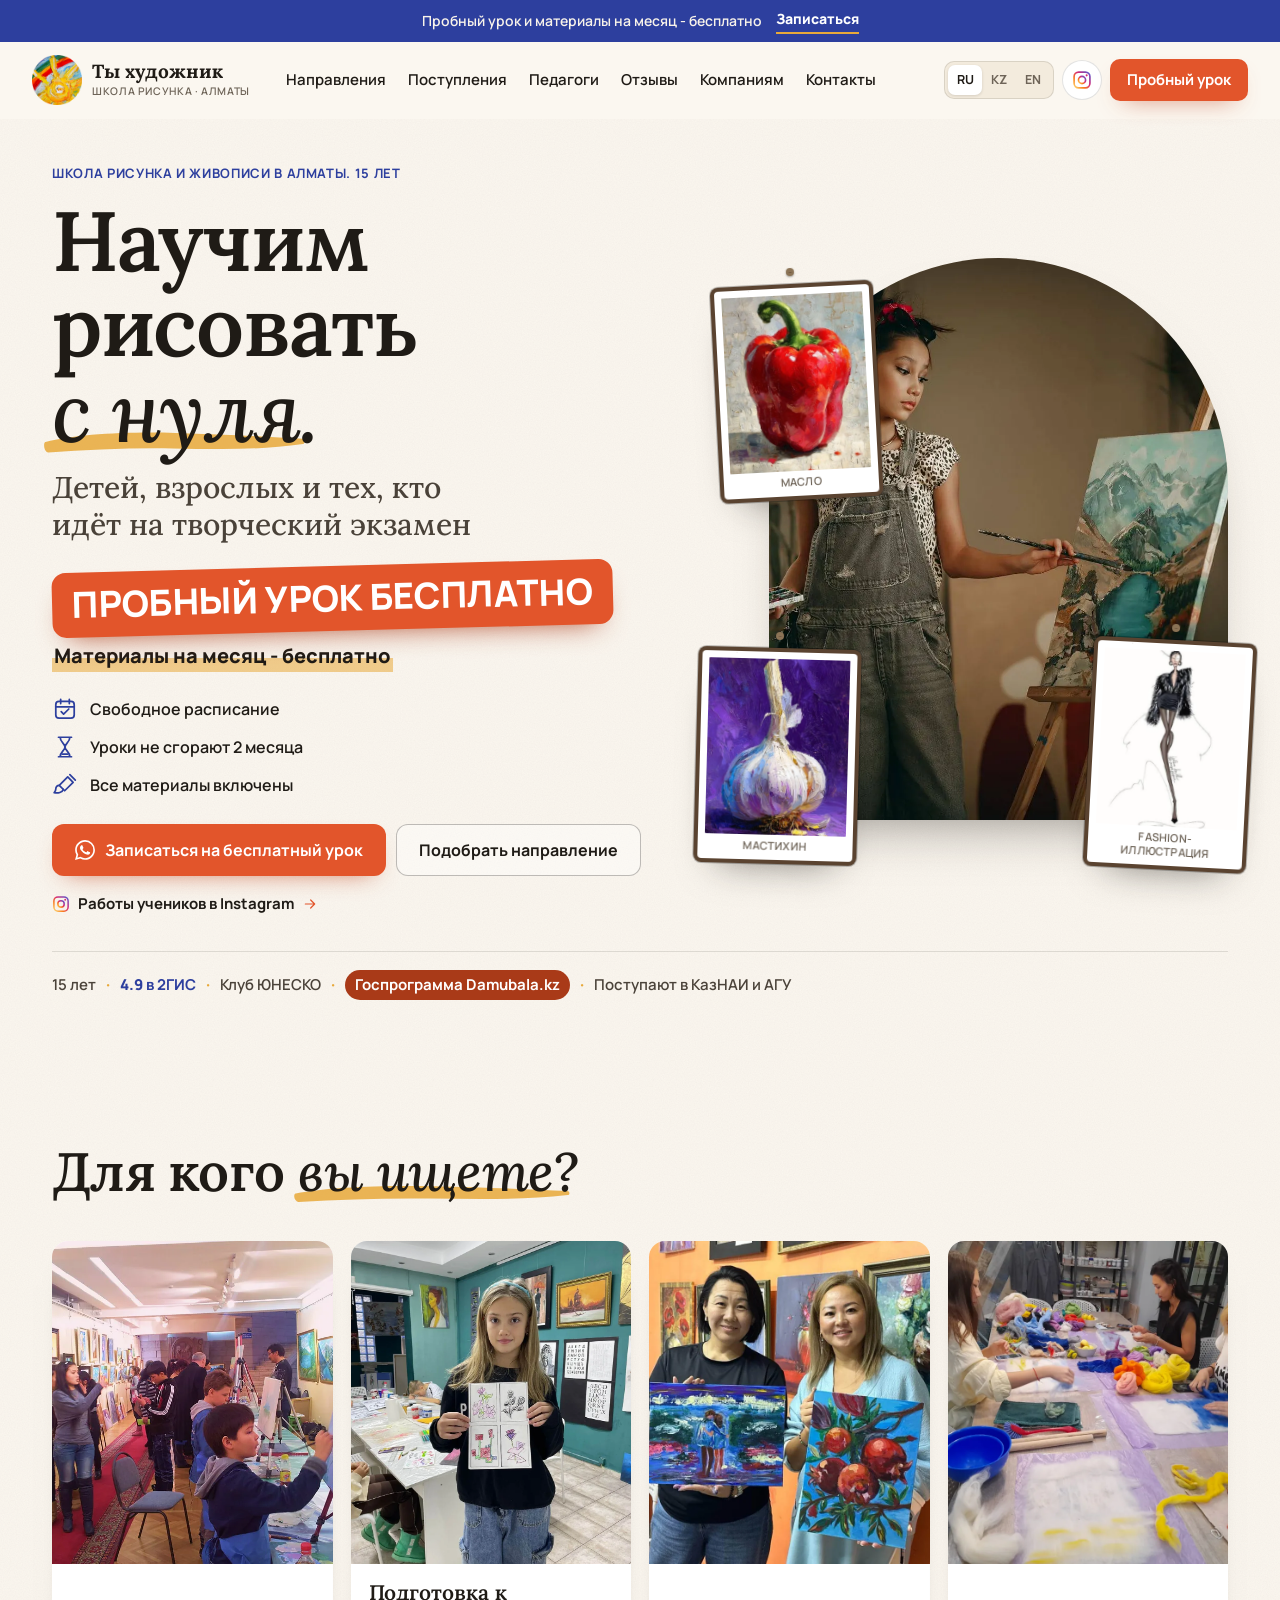
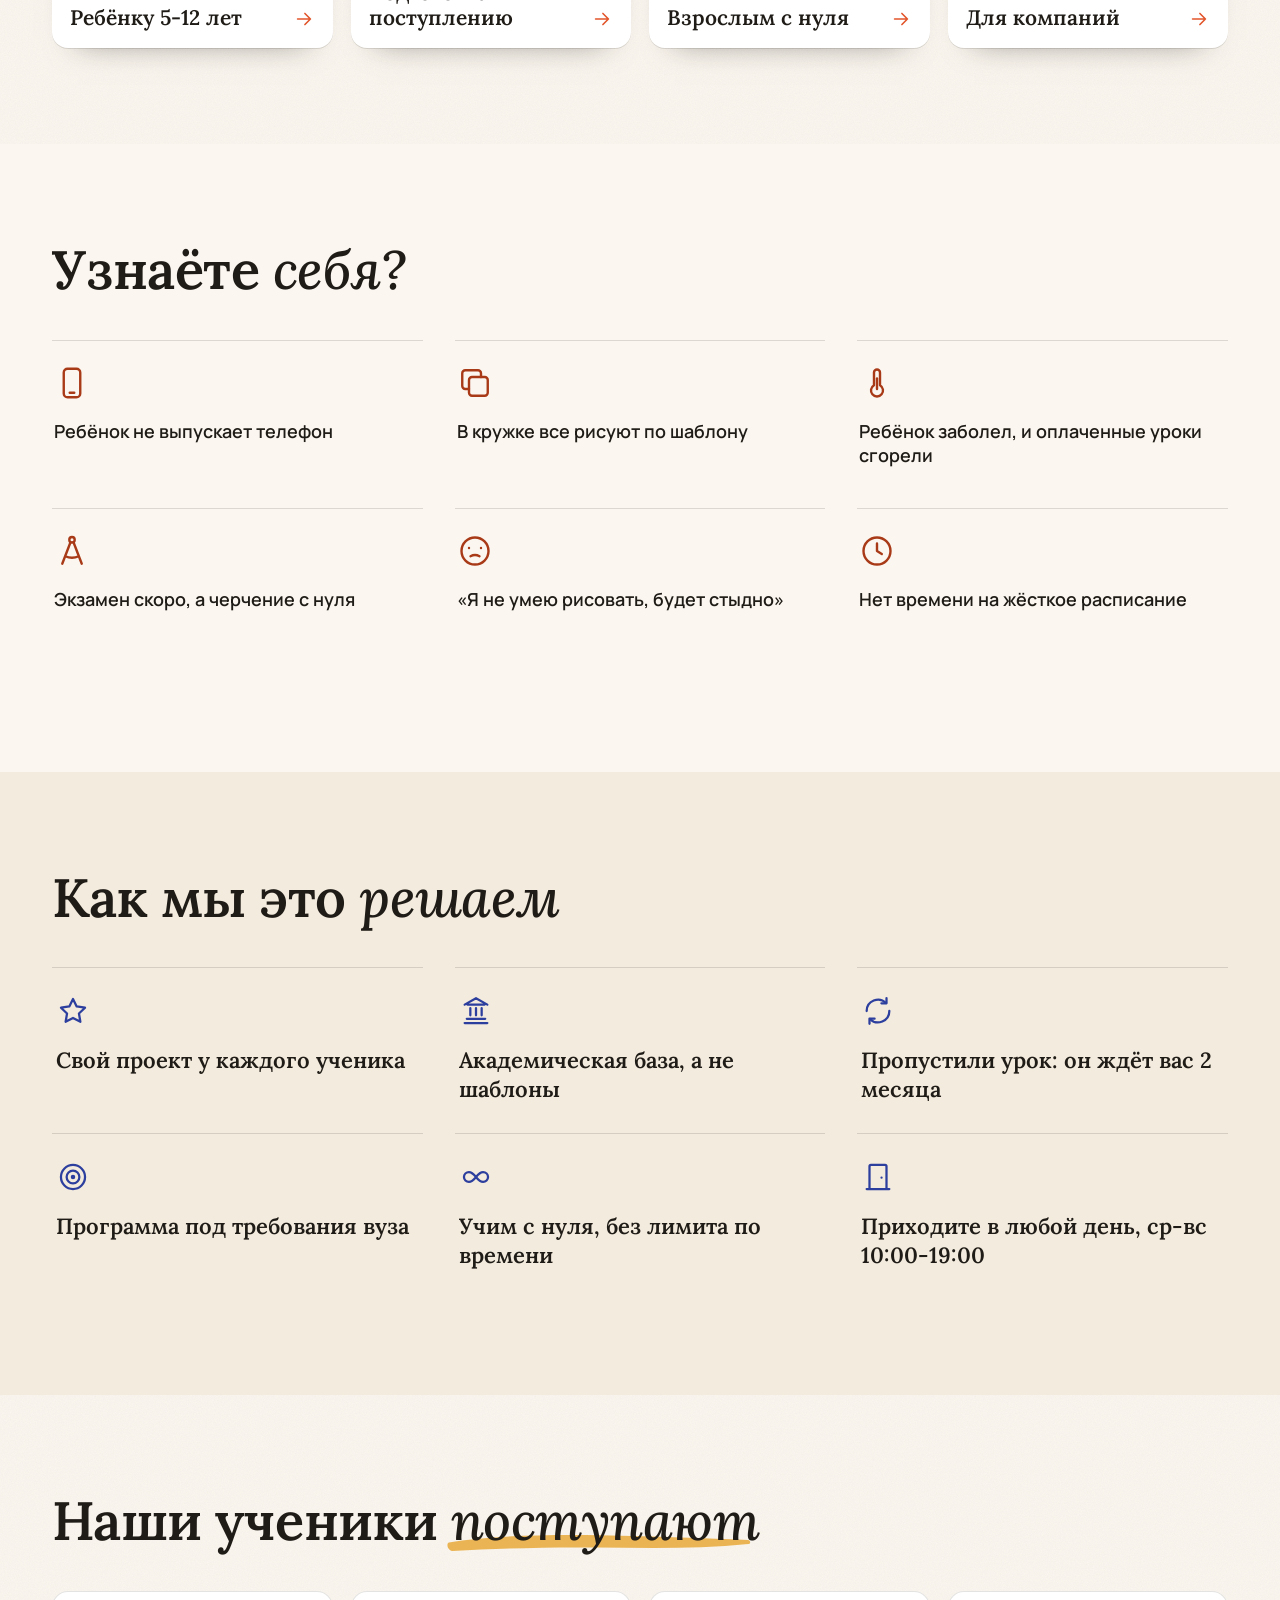
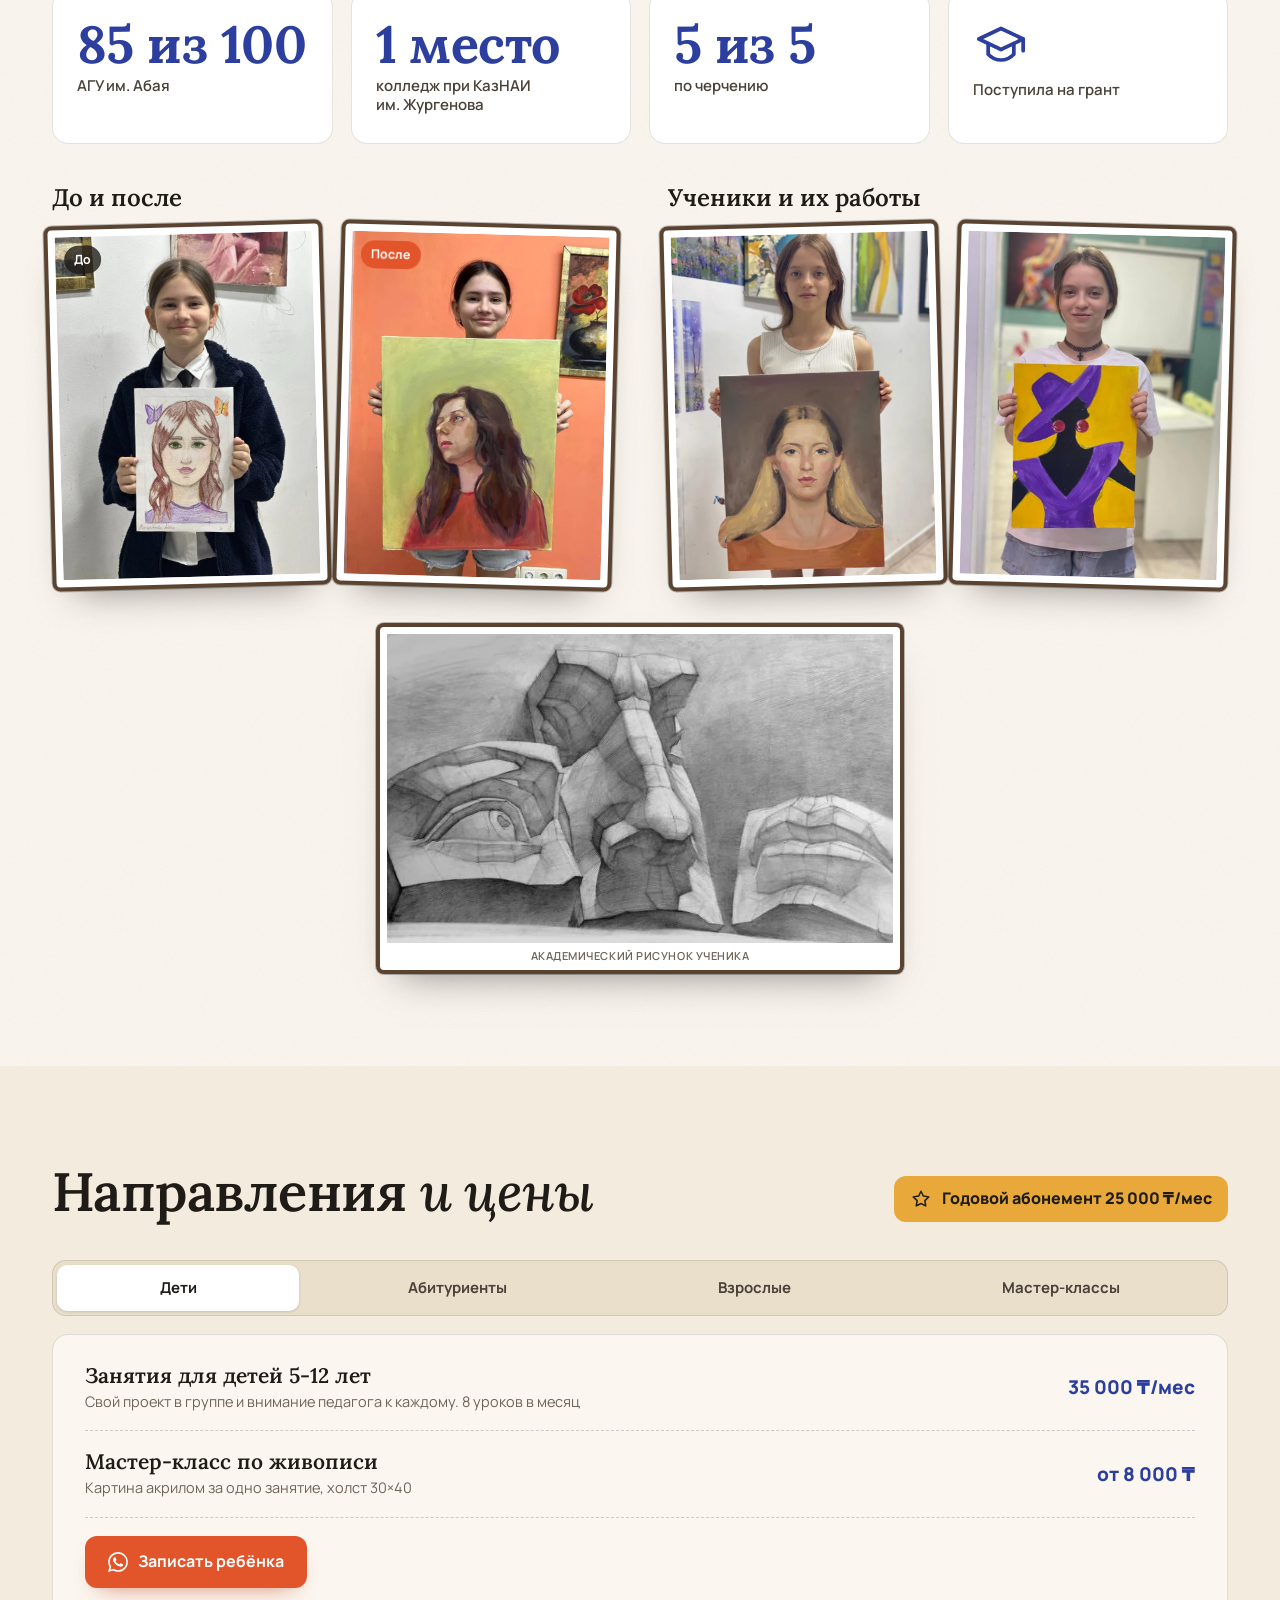
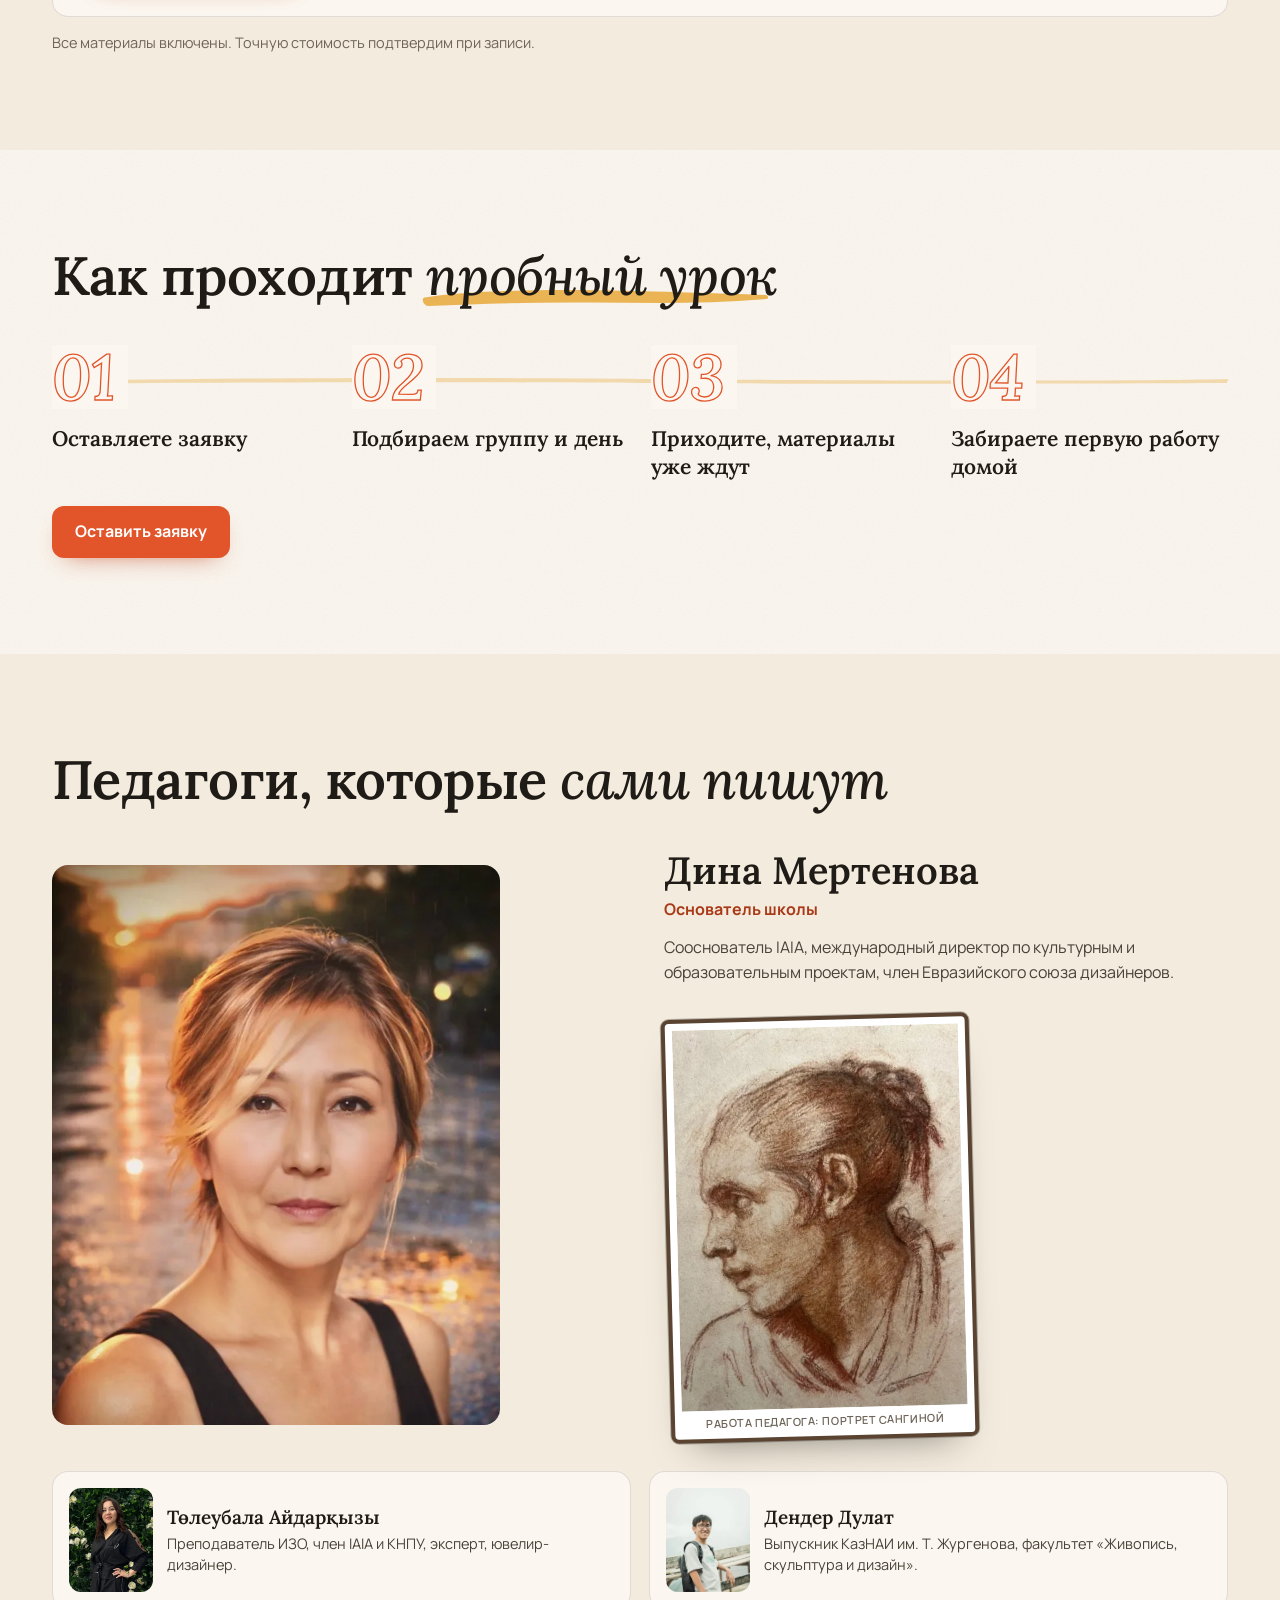
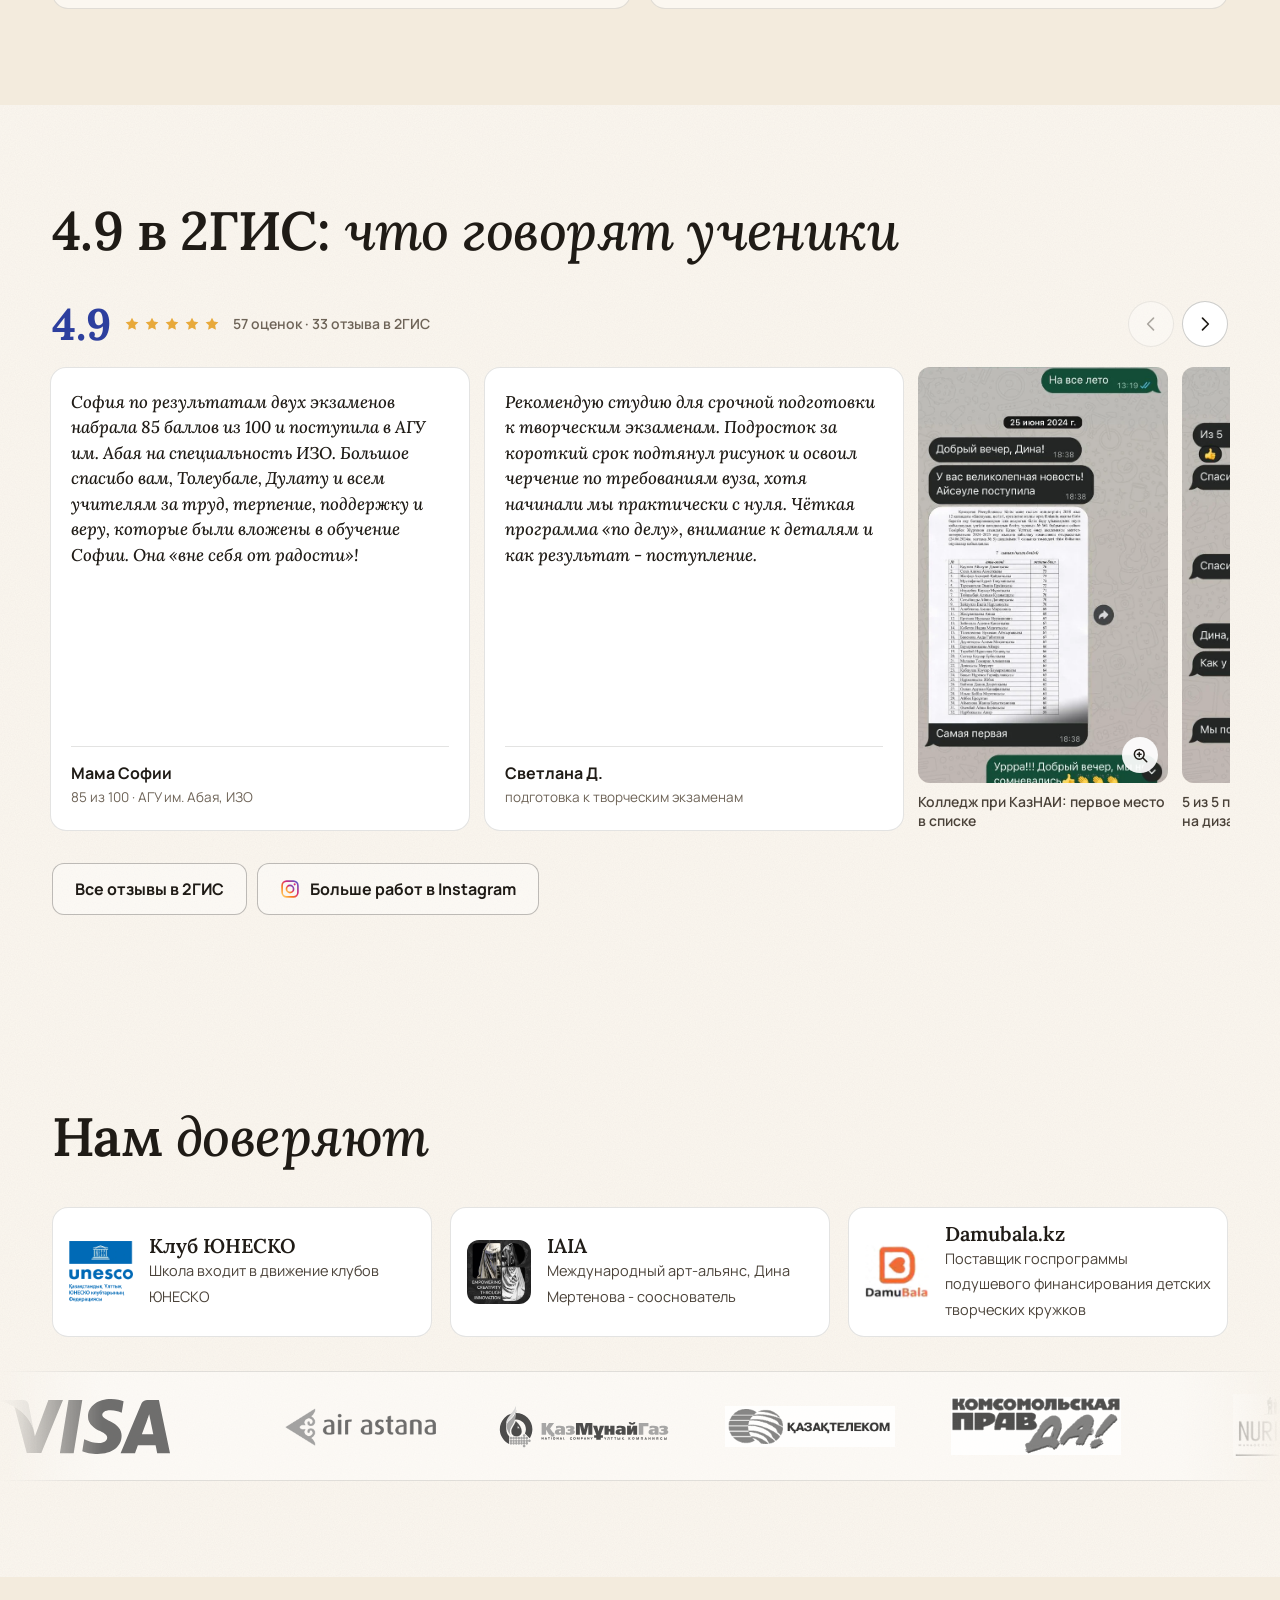
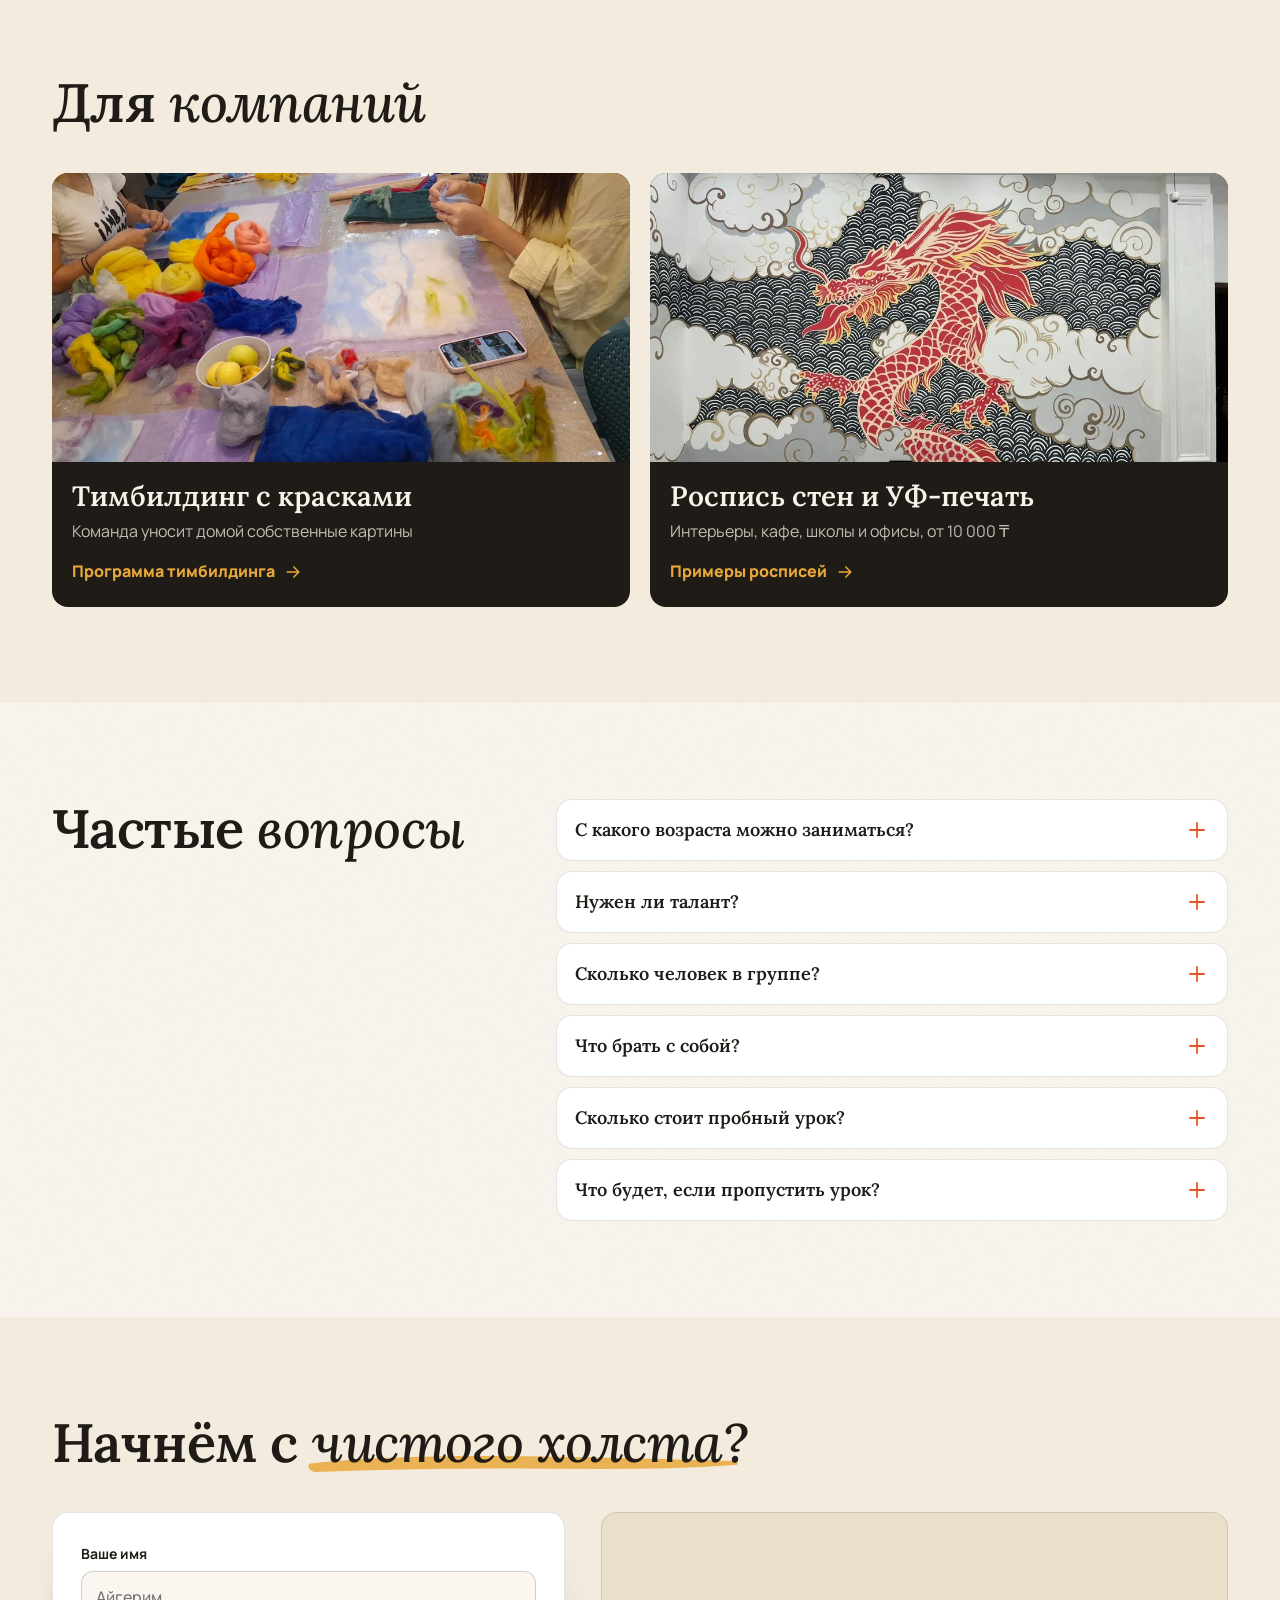
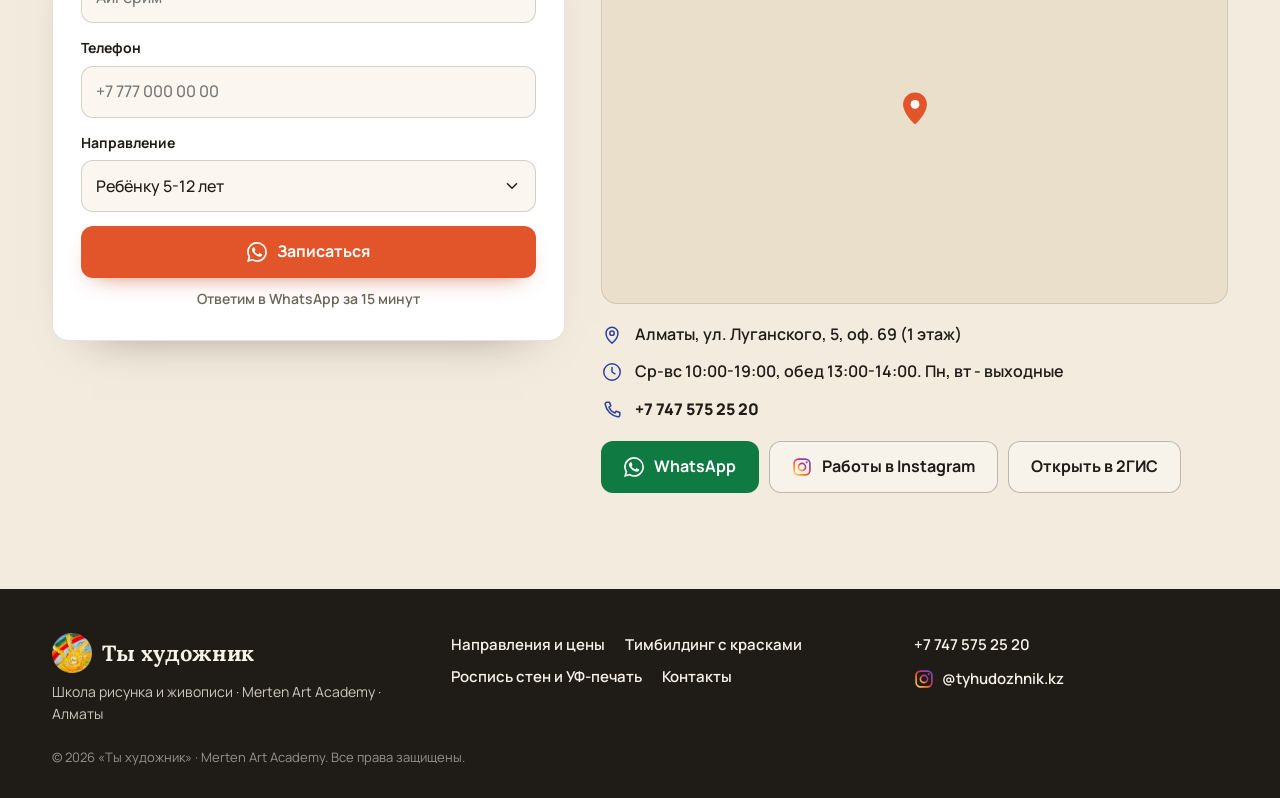
==== commit 41c6a8e5: "Правки клиента: колледж при КазНАИ, фото учеников, работа педагога, госпрограмма Damubala" ====
--- a/index.html
+++ b/index.html
@@ -43,7 +43,7 @@
   <link rel="preconnect" href="https://fonts.gstatic.com" crossorigin>
   <link href="https://fonts.googleapis.com/css2?family=Lora:ital,wght@0,500;0,600;0,700;1,500;1,600&family=Manrope:wght@400;500;600;700;800&family=Onest:wght@400;500;600;700;800&display=swap" rel="stylesheet">
   <link rel="preload" as="image" href="assets/hero-girl.webp" fetchpriority="high">
-  <link rel="stylesheet" href="styles.css?v=20261030-1">
+  <link rel="stylesheet" href="styles.css?v=20261105-1">
   <script type="application/ld+json">
   {
     "@context": "https://schema.org",
@@ -213,7 +213,7 @@
     </div>
     <div class="wrap">
       <p class="hero-trust">
-        <span data-i18n="hero.tr1">15 лет</span><i aria-hidden="true">·</i><a href="https://2gis.kz/almaty/geo/9429940001401993" target="_blank" rel="noopener"><b>4.9</b> <span data-i18n="hero.tr2">в 2ГИС</span></a><i aria-hidden="true">·</i><span data-i18n="hero.tr3">Клуб ЮНЕСКО</span><i aria-hidden="true">·</i><span data-i18n="hero.tr4">Поступают в КазНАИ и АГУ</span>
+        <span data-i18n="hero.tr1">15 лет</span><i aria-hidden="true">·</i><a href="https://2gis.kz/almaty/geo/9429940001401993" target="_blank" rel="noopener"><b>4.9</b> <span data-i18n="hero.tr2">в 2ГИС</span></a><i aria-hidden="true">·</i><span data-i18n="hero.tr3">Клуб ЮНЕСКО</span><i aria-hidden="true">·</i><a class="tr-damu" href="https://damubala.kz" target="_blank" rel="noopener" data-i18n="hero.tr5">Госпрограмма Damubala.kz</a><i aria-hidden="true">·</i><span data-i18n="hero.tr4">Поступают в КазНАИ и АГУ</span>
       </p>
     </div>
   </section>
@@ -322,7 +322,7 @@
       <h2 class="h2" id="resTitle"><span data-i18n="res.t1">Наши ученики</span> <em class="brush-word"><span data-i18n="res.t2">поступают</span><svg class="brush" viewBox="0 0 300 26" preserveAspectRatio="none" aria-hidden="true"><path d="M4 15.5C38 8.5 92 6 151 7.2c56 1.2 104 3.6 144 5.4 2.6.2 2.9 4.4.3 4.7-48 5.8-97 4.6-148 4-48-.6-95 1.2-140 3.8-4.4.3-6.4-8-3.7-9.6z"/></svg></em></h2>
       <ul class="res-grid">
         <li class="rv"><b class="res-num" data-i18n="res.n1">85&nbsp;из&nbsp;100</b><span data-i18n="res.d1">АГУ им. Абая</span></li>
-        <li class="rv"><b class="res-num" data-i18n="res.n2">1&nbsp;место</b><span data-i18n="res.d2">интернат при КазНАИ</span></li>
+        <li class="rv"><b class="res-num" data-i18n="res.n2">1&nbsp;место</b><span data-i18n="res.d2">колледж при КазНАИ им.&nbsp;Жургенова</span></li>
         <li class="rv"><b class="res-num" data-i18n="res.n3">5&nbsp;из&nbsp;5</b><span data-i18n="res.d3">по черчению</span></li>
         <li class="rv"><b class="res-num res-ico"><svg aria-hidden="true"><use href="#i-cap"/></svg></b><span data-i18n="res.d4">Поступила на грант</span></li>
       </ul>
@@ -336,11 +336,18 @@
               <figure class="frame ba-shot"><span class="ba-tag ba-tag-a" data-i18n="ba.a">После</span><img src="assets/ba-after.webp" width="720" height="960" alt="Ученица с портретом маслом на холсте" loading="lazy" decoding="async"></figure>
             </div>
           </div>
-          <figure class="frame ba-work rv">
-            <img src="assets/hero-drawing.webp" width="651" height="397" alt="Работа ученика: академический рисунок, построение глаза, носа и губ" loading="lazy" decoding="async">
-            <figcaption data-i18n="ba.work">Академический рисунок ученика</figcaption>
-          </figure>
-        </div>
+          <div>
+            <p class="ba-title" data-i18n="ba.t2">Ученики и их работы</p>
+            <div class="ba-pair">
+              <figure class="frame ba-shot"><img src="assets/student-portrait-oil.webp" width="720" height="960" alt="Ученица с женским портретом маслом на холсте" loading="lazy" decoding="async"></figure>
+              <figure class="frame ba-shot"><img src="assets/student-silhouette.webp" width="720" height="960" alt="Ученица с картиной: силуэт в фиолетовой шляпе на жёлтом фоне" loading="lazy" decoding="async"></figure>
+            </div>
+          </div>
+        </div>
+        <figure class="frame ba-work rv">
+          <img src="assets/hero-drawing.webp" width="651" height="397" alt="Работа ученика: академический рисунок, построение глаза, носа и губ" loading="lazy" decoding="async">
+          <figcaption data-i18n="ba.work">Академический рисунок ученика</figcaption>
+        </figure>
       </div>
     </div>
   </section>
@@ -482,8 +489,8 @@
           <p class="ped-role" data-i18n="ped.r1">Основатель школы</p>
           <p data-i18n="ped.1">Сооснователь IAIA, международный директор по культурным и образовательным проектам, член Евразийского союза дизайнеров.</p>
           <figure class="frame ped-work">
-            <img src="assets/mural-landscape.webp" width="900" height="1200" alt="Горный пейзаж с хвойным лесом, работа педагогов школы" loading="lazy" decoding="async">
-            <figcaption data-i18n="ped.cap">Работа педагогов школы</figcaption>
+            <img src="assets/teacher-sanguine.webp" width="600" height="800" alt="Портрет девушки в профиль сангиной, работа педагога школы" loading="lazy" decoding="async">
+            <figcaption data-i18n="ped.cap">Работа педагога: портрет сангиной</figcaption>
           </figure>
         </div>
       </div>
@@ -524,7 +531,7 @@
           <p data-i18n="rev.q1">Рекомендую студию для срочной подготовки к творческим экзаменам. Подросток за короткий срок подтянул рисунок и освоил черчение по требованиям вуза, хотя начинали мы практически с нуля. Чёткая программа «по делу», внимание к деталям и как результат - поступление.</p>
           <footer><b data-i18n="rev.a1">Светлана Д.</b><span data-i18n="rev.r1">подготовка к творческим экзаменам</span></footer>
         </li>
-        <li><button type="button" class="shot js-shot" data-src="assets/review-shot-1.webp"><img src="assets/review-shot-1.webp" width="591" height="1020" alt="Переписка: ученица поступила в интернат при КазНАИ им. Жургенова первой в списке" loading="lazy" decoding="async"><span class="shot-zoom" aria-hidden="true"><svg><use href="#i-zoom"/></svg></span></button><p class="shot-cap" data-i18n="rev.s1">Интернат при КазНАИ: первое место в списке</p></li>
+        <li><button type="button" class="shot js-shot" data-src="assets/review-shot-1.webp"><img src="assets/review-shot-1.webp" width="591" height="1020" alt="Переписка: ученица поступила в колледж при КазНАИ им. Жургенова первой в списке" loading="lazy" decoding="async"><span class="shot-zoom" aria-hidden="true"><svg><use href="#i-zoom"/></svg></span></button><p class="shot-cap" data-i18n="rev.s1">Колледж при КазНАИ: первое место в списке</p></li>
         <li><button type="button" class="shot js-shot" data-src="assets/review-shot-2.webp"><img src="assets/review-shot-2.webp" width="591" height="1000" alt="Переписка: 5 баллов из 5 за черчение и поступление на дизайн" loading="lazy" decoding="async"><span class="shot-zoom" aria-hidden="true"><svg><use href="#i-zoom"/></svg></span></button><p class="shot-cap" data-i18n="rev.s2">5 из 5 по черчению и поступление на дизайн</p></li>
         <li><button type="button" class="shot js-shot" data-src="assets/review-shot-3.webp"><img src="assets/review-shot-3.webp" width="591" height="980" alt="Переписка: ученица поступила на грант" loading="lazy" decoding="async"><span class="shot-zoom" aria-hidden="true"><svg><use href="#i-zoom"/></svg></span></button><p class="shot-cap" data-i18n="rev.s3">«Я поступила на грант. Спасибо за подготовку!»</p></li>
         <li><button type="button" class="shot js-shot" data-src="assets/review-shot-4.webp"><img src="assets/review-shot-4.webp" width="739" height="897" alt="Переписка: ученица поступила в школу имени Жургенова в 7 класс" loading="lazy" decoding="async"><span class="shot-zoom" aria-hidden="true"><svg><use href="#i-zoom"/></svg></span></button><p class="shot-cap" data-i18n="rev.s4">Школа при Академии им. Жургенова, 7 класс</p></li>
@@ -548,7 +555,7 @@
       <ul class="badges">
         <li class="rv"><img src="assets/logo-unesco.webp" width="148" height="142" alt="Национальная федерация клубов ЮНЕСКО Казахстана" loading="lazy" decoding="async"><div><b data-i18n="tr.u">Клуб ЮНЕСКО</b><span data-i18n="tr.up">Школа входит в движение клубов ЮНЕСКО</span></div></li>
         <li class="rv"><img src="assets/iaia.webp" width="420" height="429" alt="Эмблема IAIA - International Art Innovation Alliance" loading="lazy" decoding="async"><div><b>IAIA</b><span data-i18n="tr.ip">Международный арт-альянс, Дина Мертенова - сооснователь</span></div></li>
-        <li class="rv"><span class="badge-ico"><svg aria-hidden="true"><use href="#i-hand"/></svg></span><div><b data-i18n="tr.d">«Даму»</b><span data-i18n="tr.dp">Работаем по госпрограмме поддержки</span></div></li>
+        <li class="rv"><img src="assets/logo-damubala.webp" width="607" height="504" alt="DamuBala" loading="lazy" decoding="async"><div><b><a href="https://damubala.kz" target="_blank" rel="noopener">Damubala.kz</a></b><span data-i18n="tr.dp">Поставщик госпрограммы подушевого финансирования детских творческих кружков</span></div></li>
       </ul>
     </div>
     <div class="marquee" aria-label="Клиенты и партнёры школы">
@@ -679,6 +686,6 @@
   <img id="lbImg" alt="">
 </div>
 
-<script src="script.js?v=20261030-1" defer></script>
+<script src="script.js?v=20261105-1" defer></script>
 </body>
 </html>
--- a/styles.css
+++ b/styles.css
@@ -710,3 +710,11 @@
   .hero-art { order: 4; }
   .hero-points { order: 5; } .hero-cta { order: 6; } .hero-ig { order: 7; }
 }
+
+/* 05.11.2026: Damubala в строке доверия героя, вторая пара фото учеников */
+.hero-trust a.tr-damu { color: #fff; background: var(--terra-d); padding: 3px 10px; border-radius: 999px; font-weight: 700; white-space: nowrap; }
+.hero-trust a.tr-damu:hover { background: #8A2E12; }
+.badges b a { color: inherit; text-decoration: none; }
+.badges b a:hover { color: var(--terra-d); }
+.ba-wrap > .ba-work { display: block; margin: 44px auto 0; }
+@media (max-width: 600px) { .hero-trust i { display: none; } .hero-trust { gap: 8px 16px; align-items: center; } }
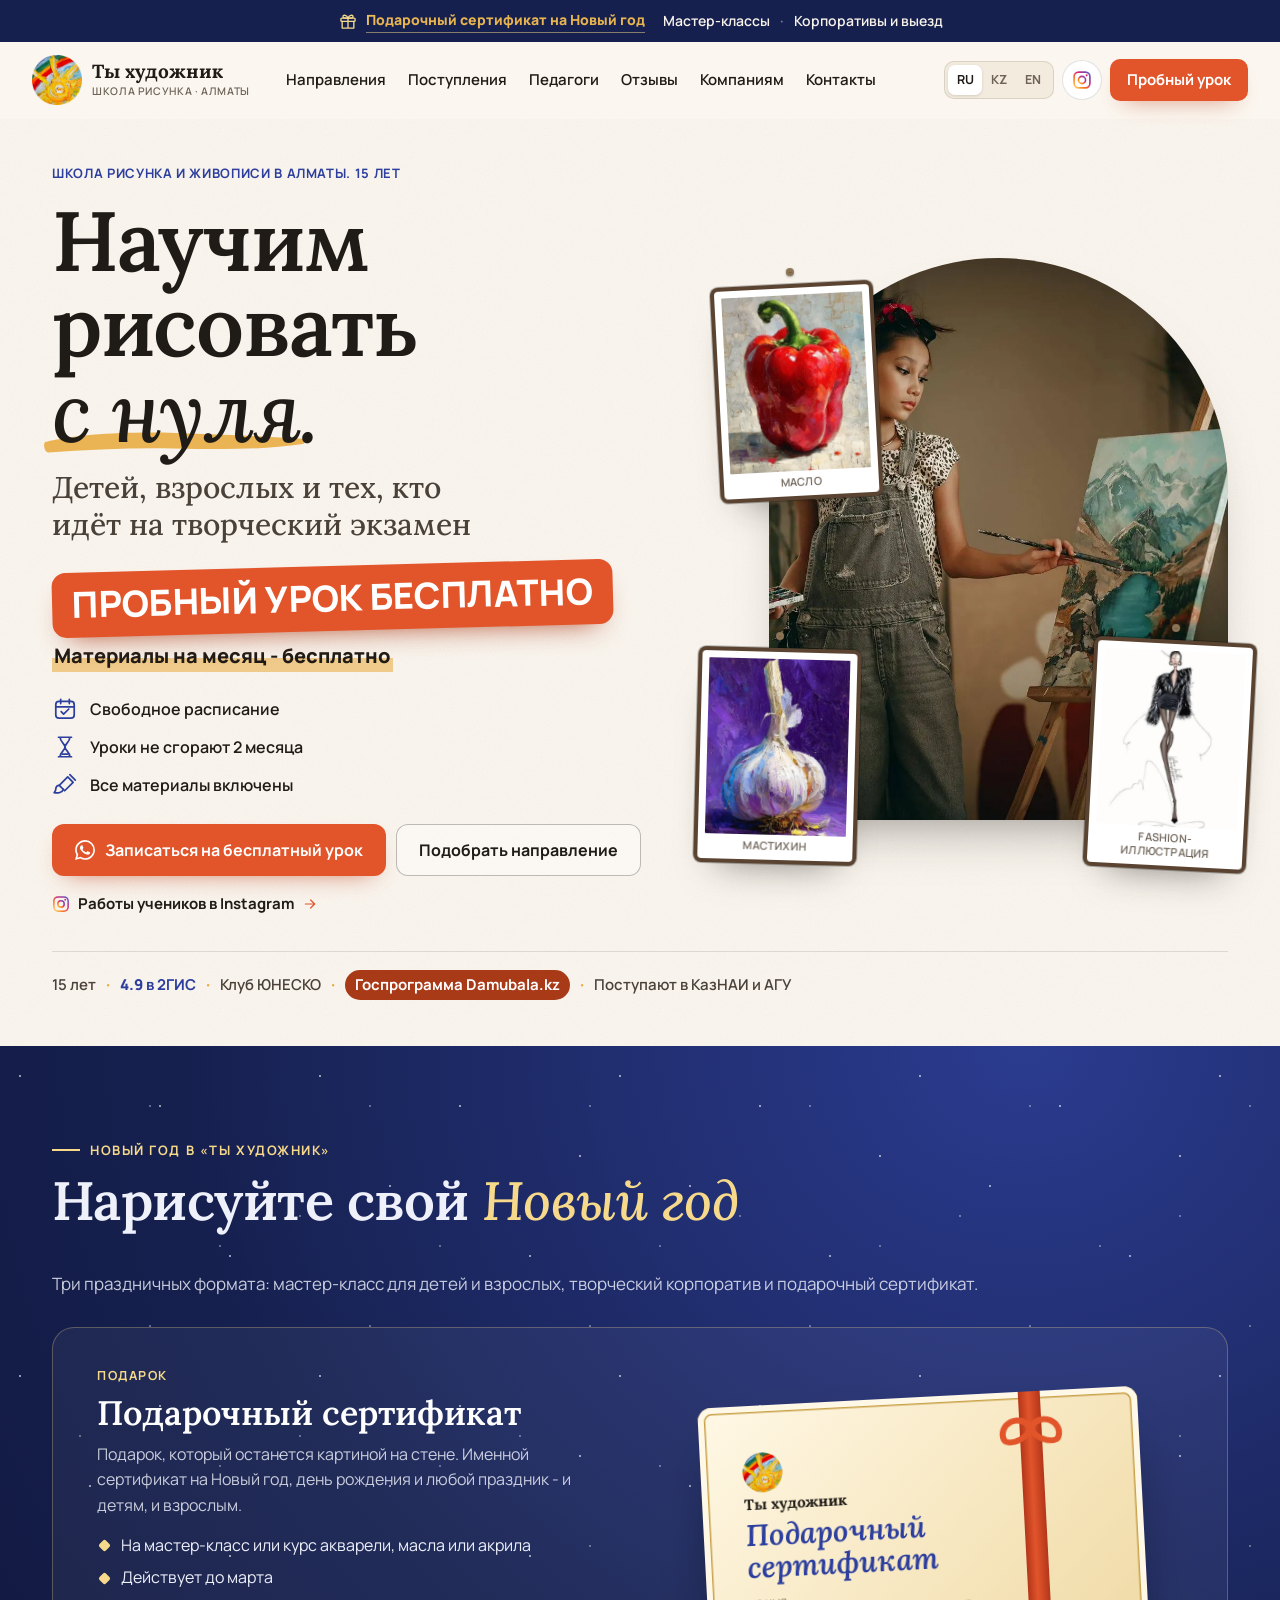
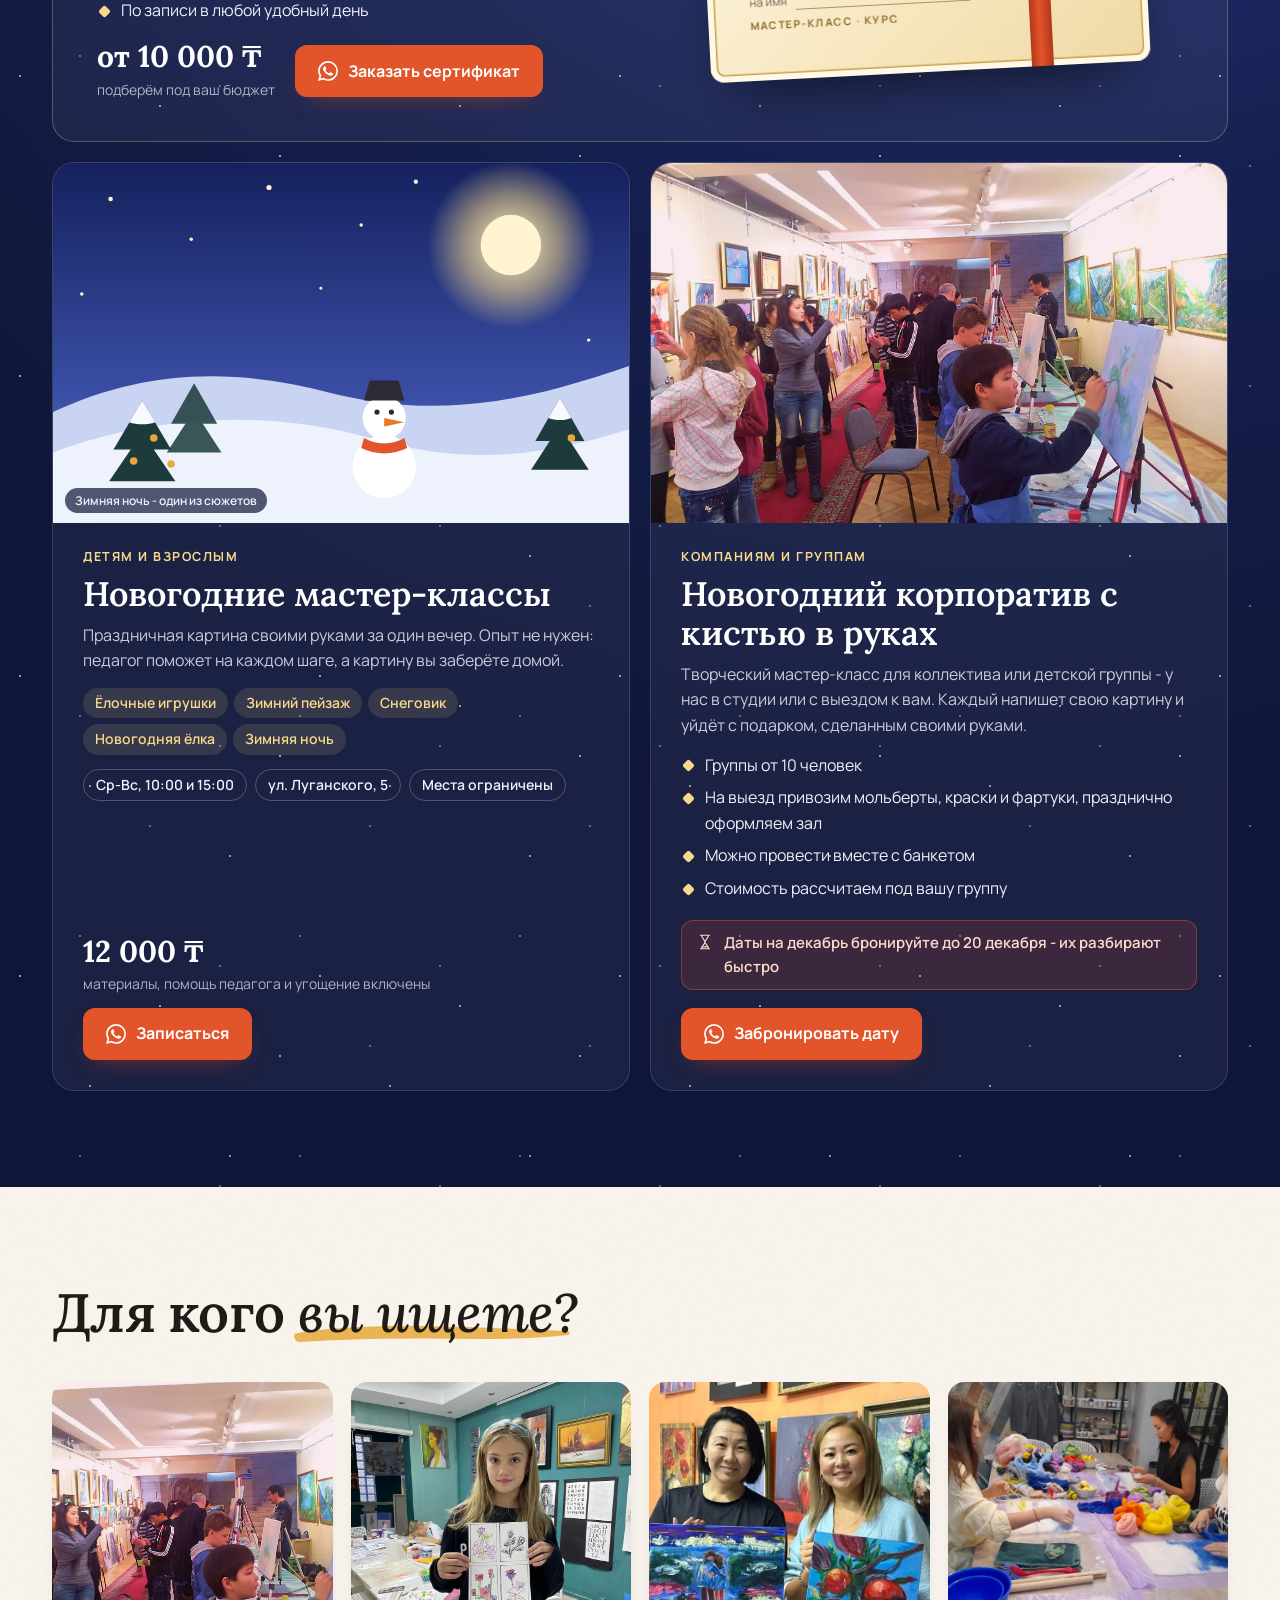
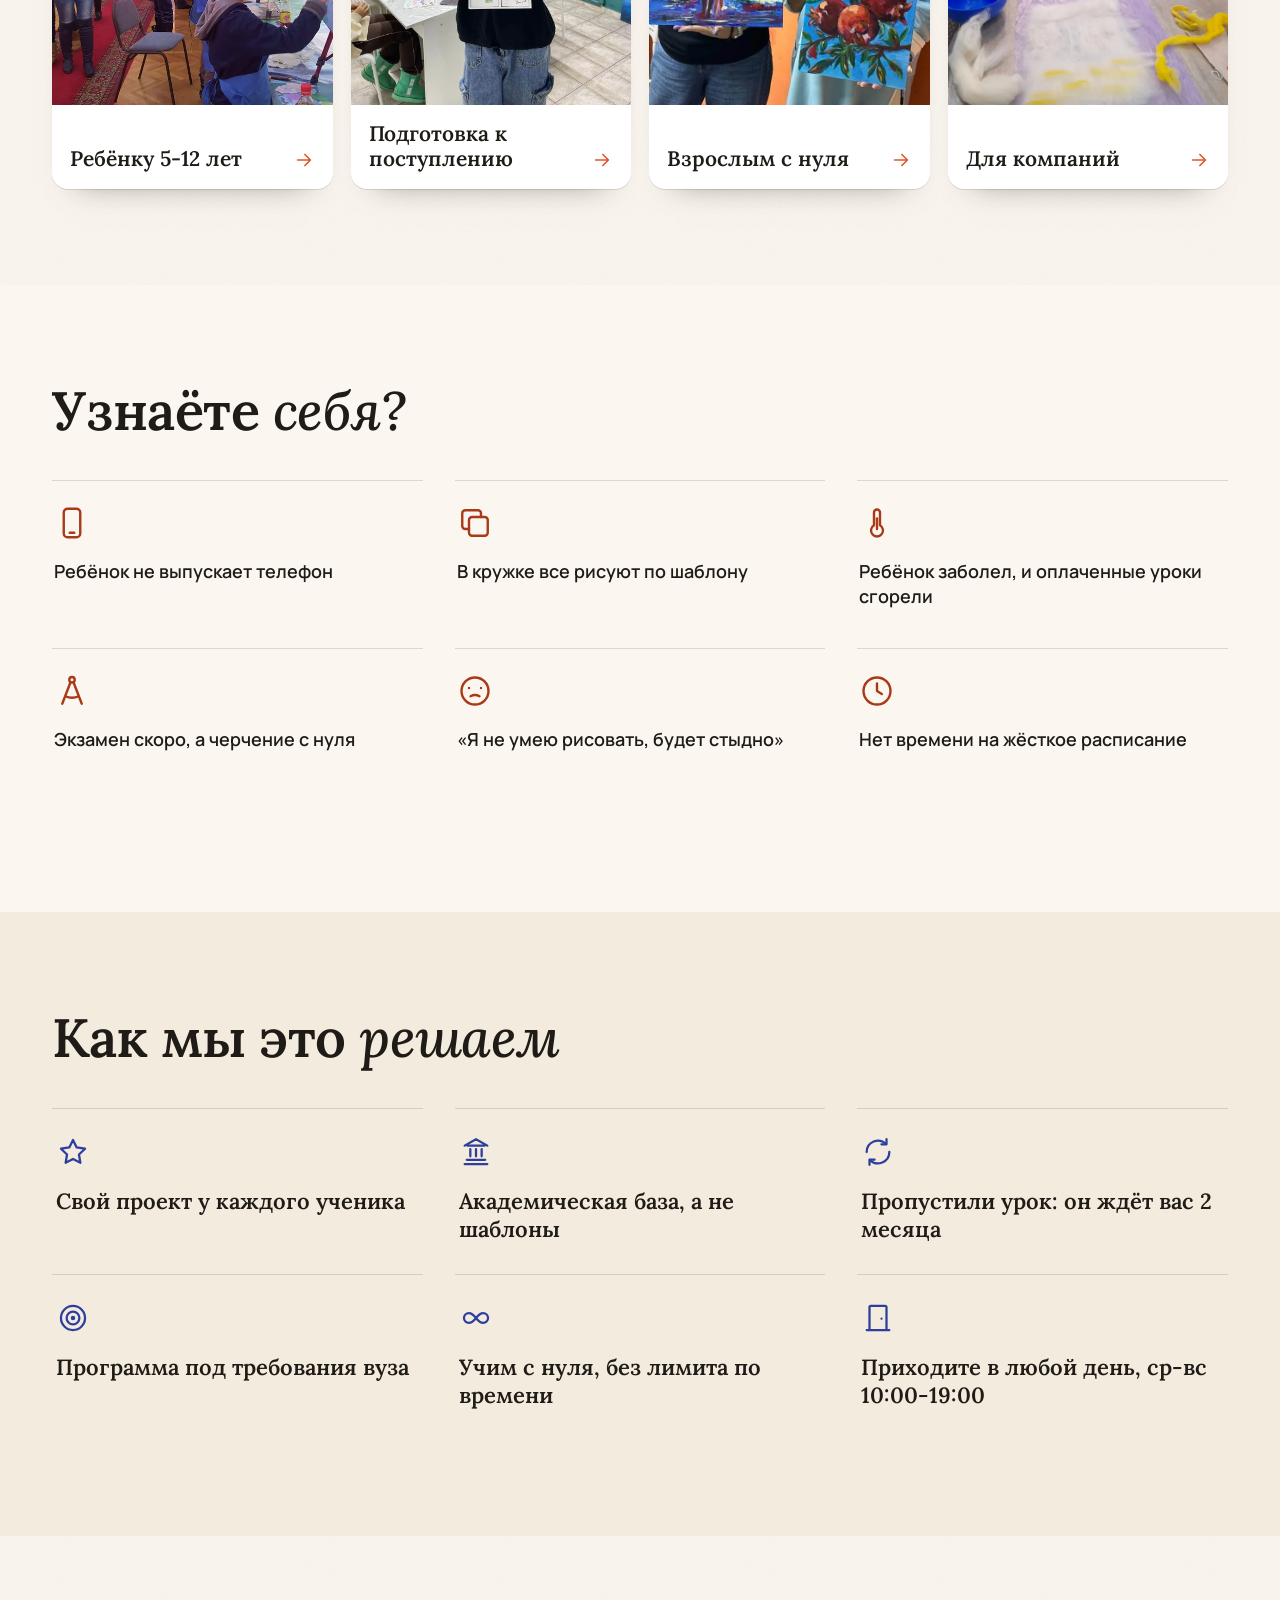
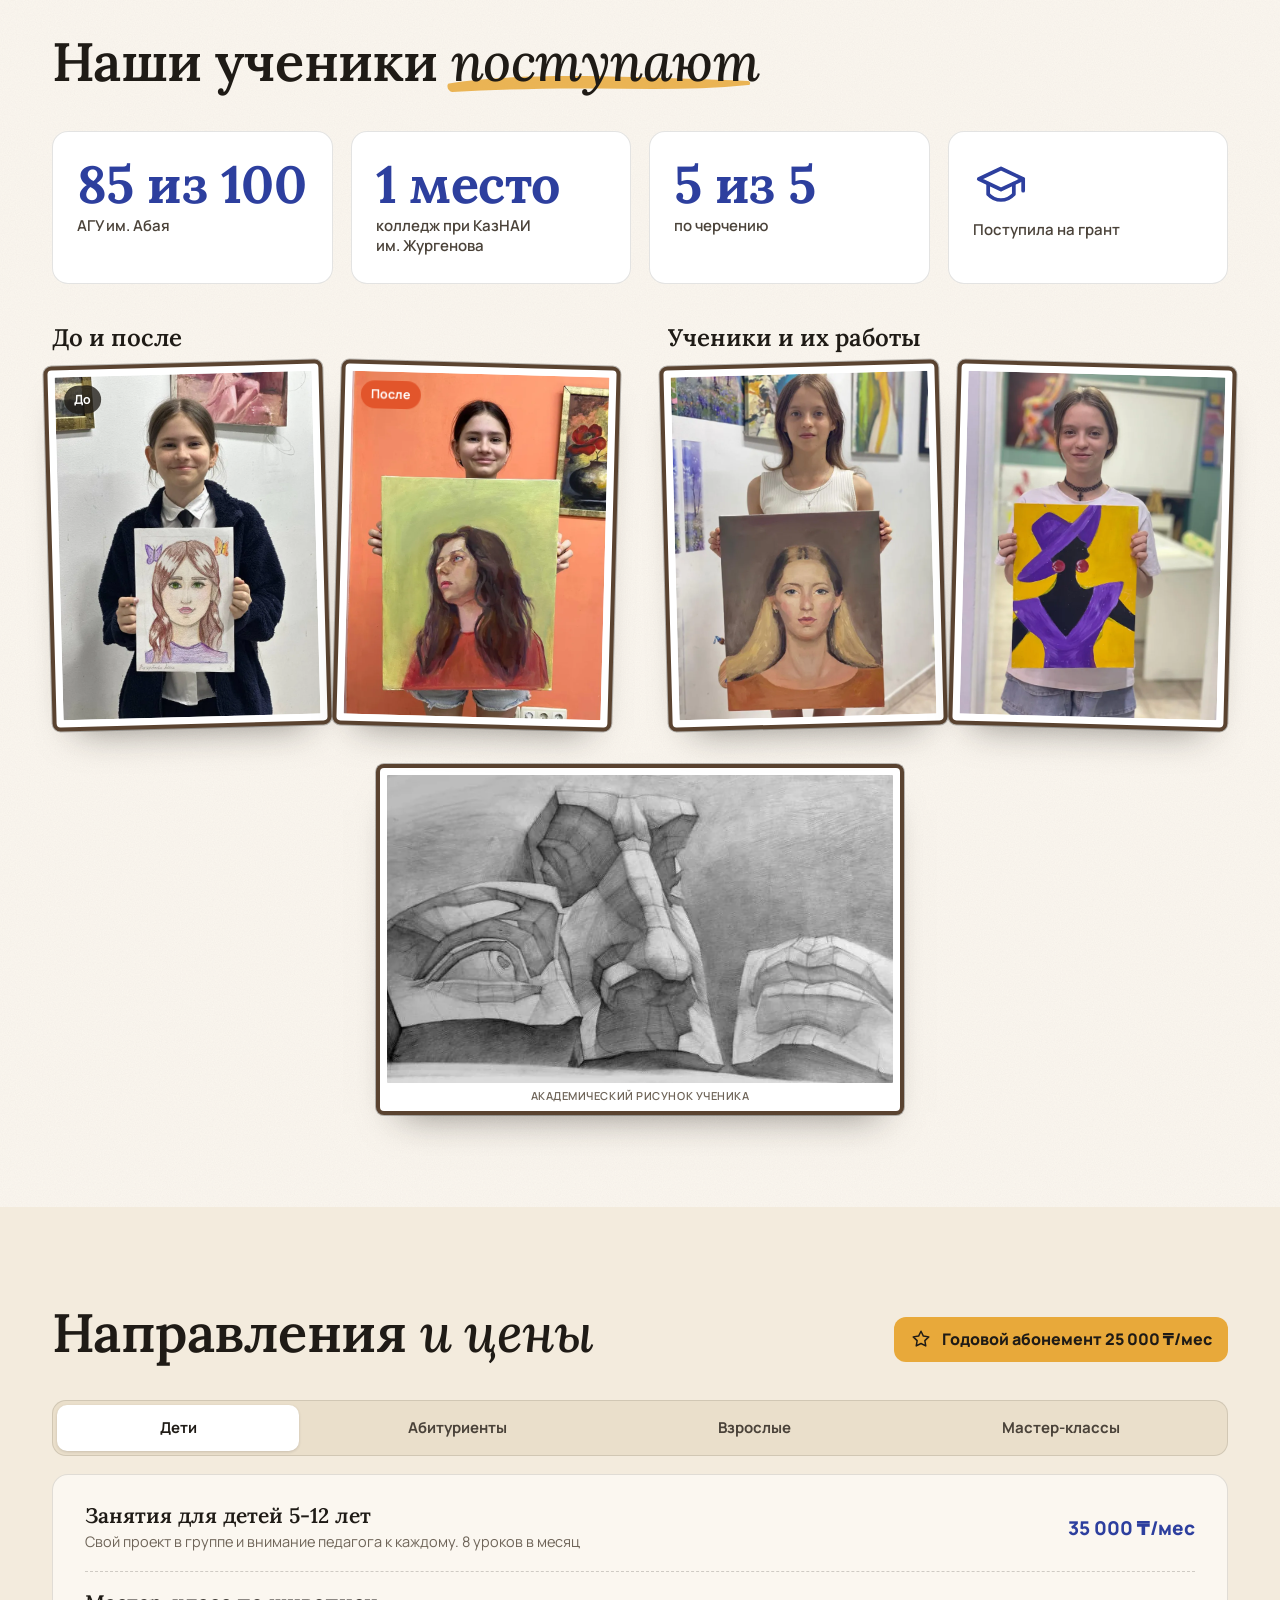
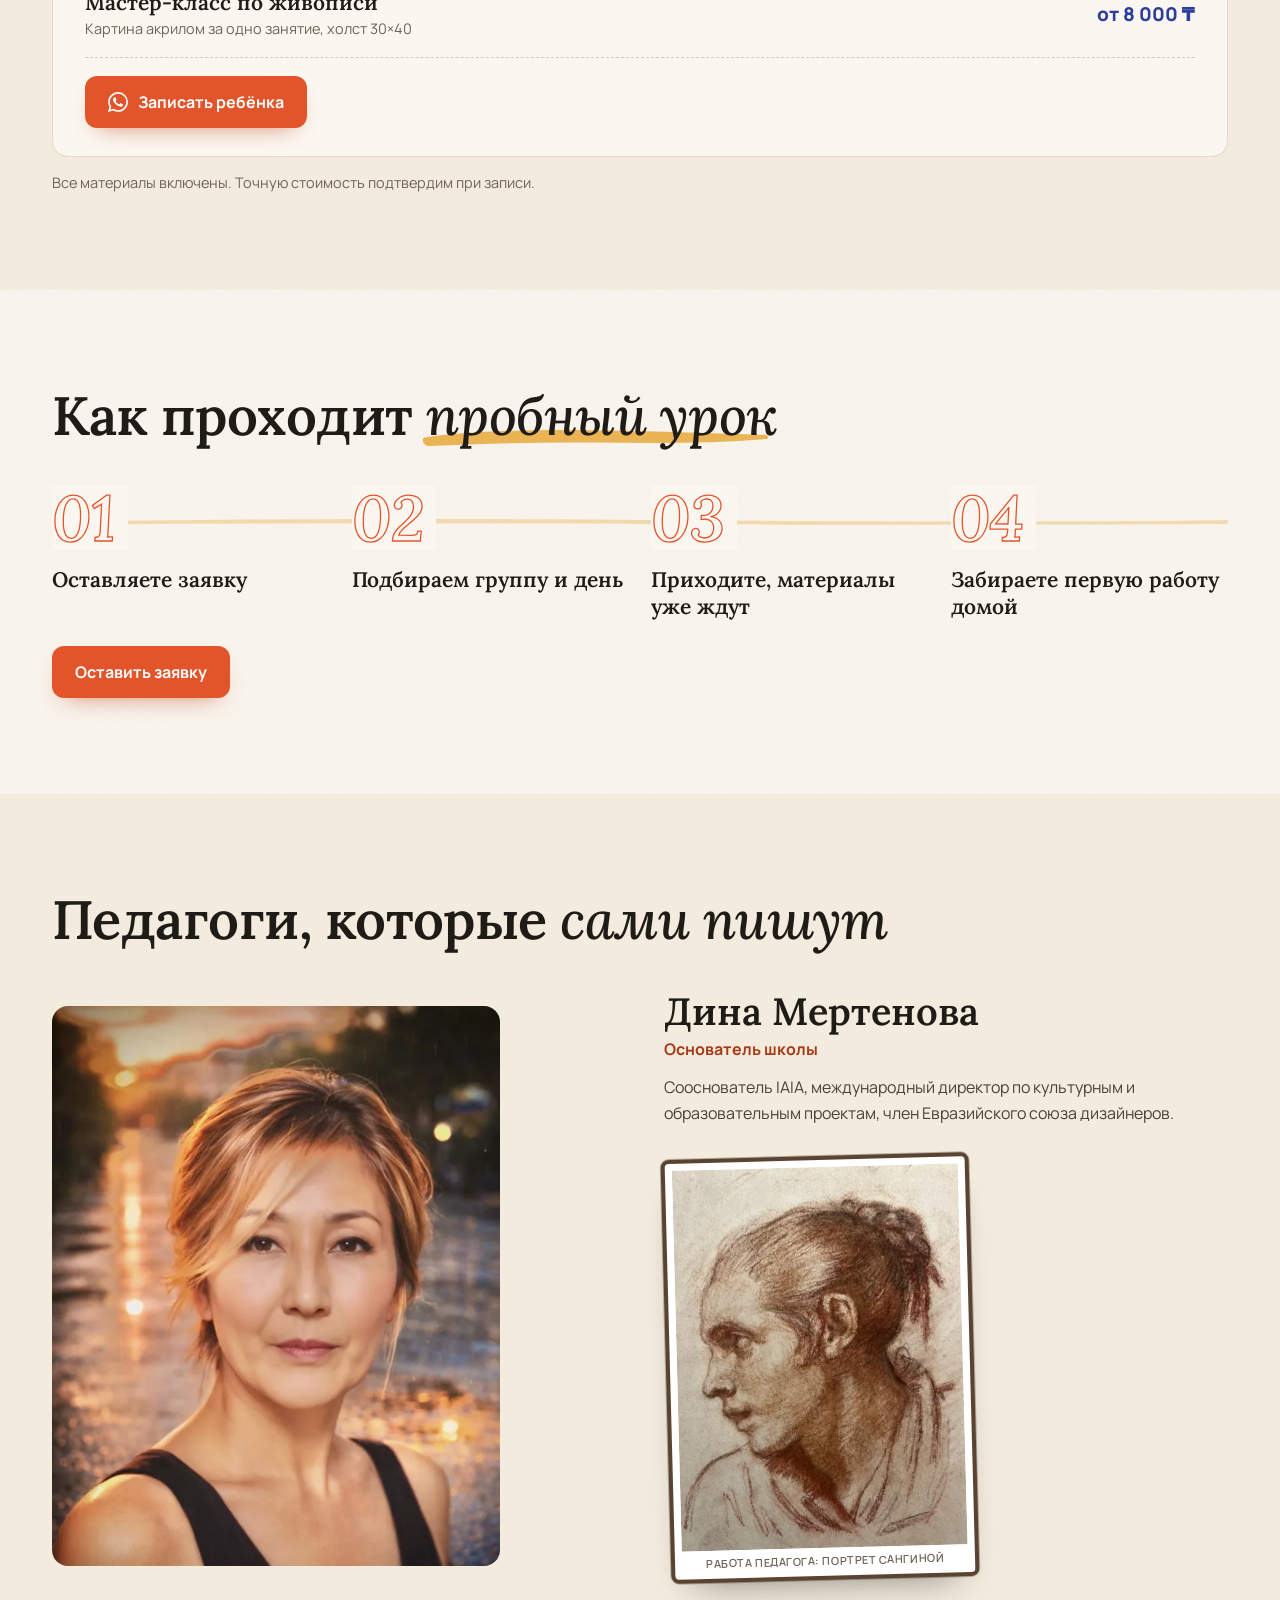
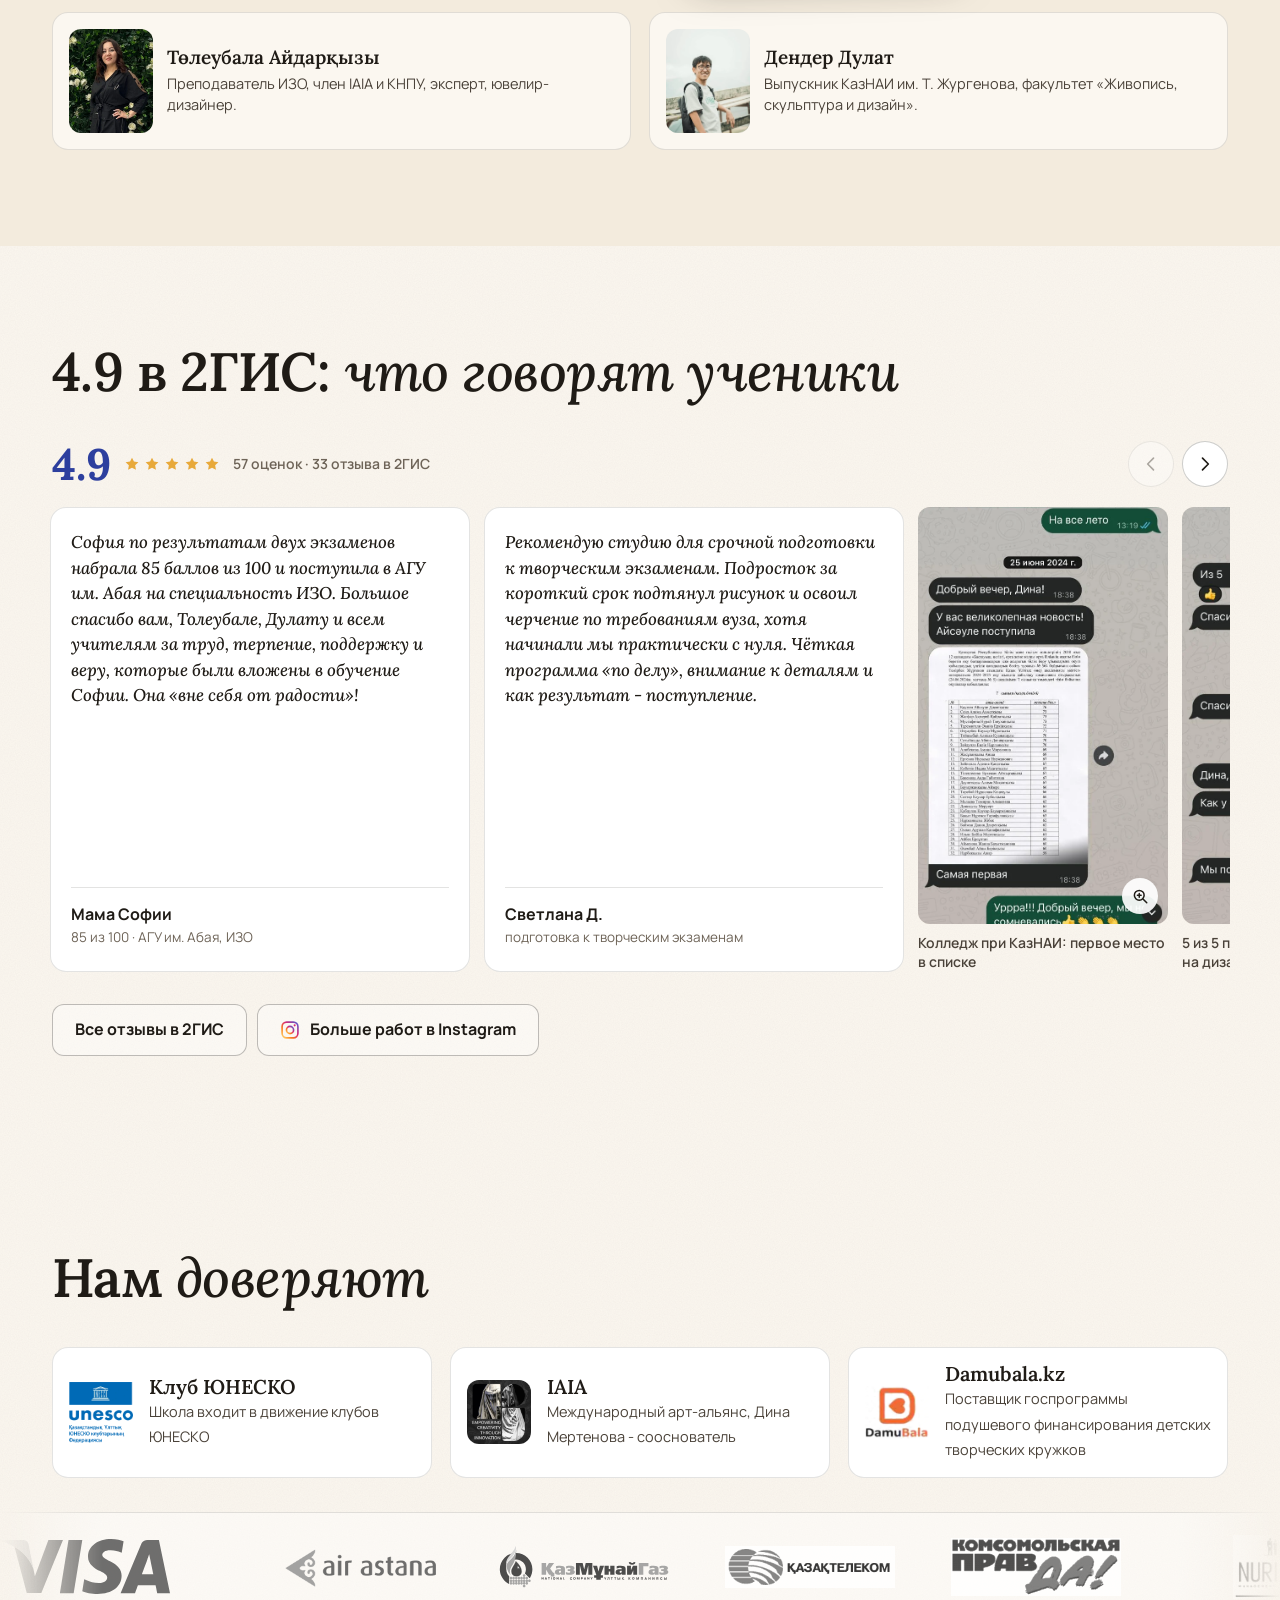
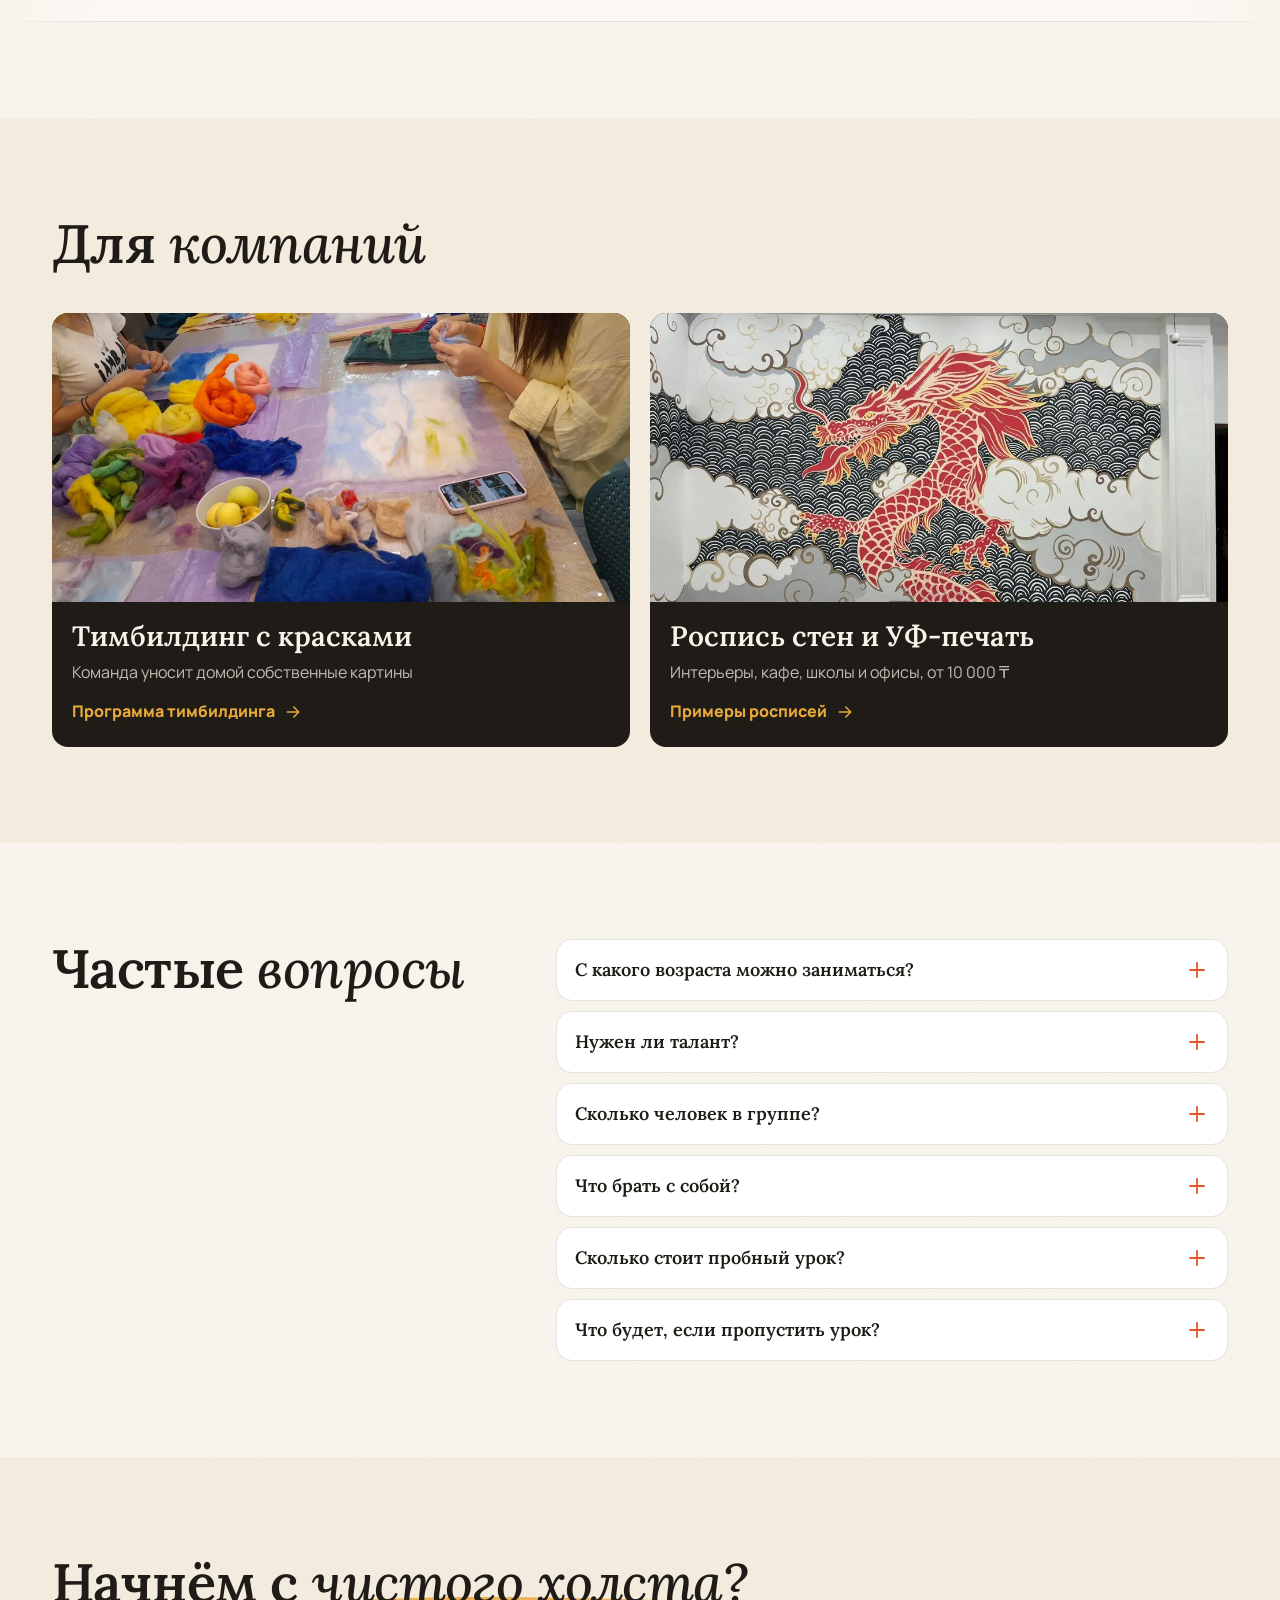
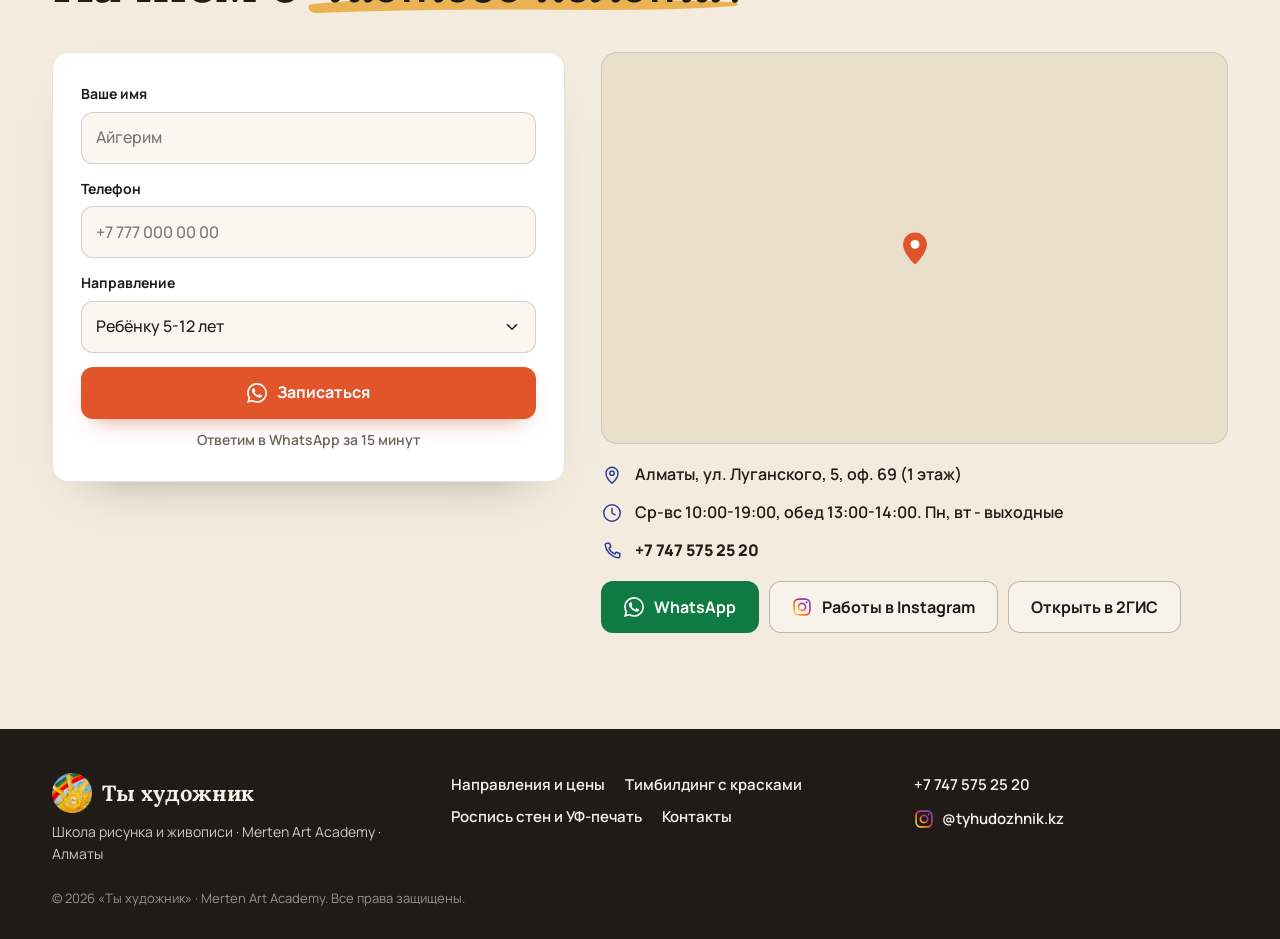
==== commit d317a516: "Новый год: баннер с подарочным сертификатом, блок мастер-классов, корпоративов и сертификатов вместо" ====
--- a/index.html
+++ b/index.html
@@ -43,7 +43,7 @@
   <link rel="preconnect" href="https://fonts.gstatic.com" crossorigin>
   <link href="https://fonts.googleapis.com/css2?family=Lora:ital,wght@0,500;0,600;0,700;1,500;1,600&family=Manrope:wght@400;500;600;700;800&family=Onest:wght@400;500;600;700;800&display=swap" rel="stylesheet">
   <link rel="preload" as="image" href="assets/hero-girl.webp" fetchpriority="high">
-  <link rel="stylesheet" href="styles.css?v=20261105-1">
+  <link rel="stylesheet" href="styles.css?v=20261126-1">
   <script type="application/ld+json">
   {
     "@context": "https://schema.org",
@@ -118,12 +118,19 @@
     <symbol id="i-zoom" viewBox="0 0 24 24"><g fill="none" stroke="currentColor" stroke-width="2" stroke-linecap="round"><circle cx="11" cy="11" r="6.5"/><path d="M16 16l5 5M11 8.5v5M8.5 11h5"/></g></symbol>
     <symbol id="i-unesco" viewBox="0 0 24 24"><g fill="none" stroke="currentColor" stroke-width="1.6" stroke-linecap="round" stroke-linejoin="round"><circle cx="12" cy="12" r="9"/><path d="M3 12h18M12 3c2.6 2.6 3.8 5.6 3.8 9s-1.2 6.4-3.8 9c-2.6-2.6-3.8-5.6-3.8-9S9.4 5.6 12 3z"/></g></symbol>
     <symbol id="i-hand" viewBox="0 0 24 24"><g fill="none" stroke="currentColor" stroke-width="1.6" stroke-linecap="round" stroke-linejoin="round"><path d="M3.5 13.5l4-3.5c1-.8 2.3-.8 3.2 0l1.8 1.5h4c1 0 1.5 1.2.8 1.9l-.6.6H12"/><path d="M3.5 19.5l3-2h7.5l6-5.5c.8-.8-.1-2.1-1.1-1.6l-3.4 1.6"/></g></symbol>
+    <symbol id="i-gift" viewBox="0 0 24 24"><g fill="none" stroke="currentColor" stroke-width="1.6" stroke-linecap="round" stroke-linejoin="round"><rect x="3.5" y="8.5" width="17" height="4" rx="1"/><path d="M5 12.5v8h14v-8M12 8.5v12M12 8.5c-1.5-3.5-5.5-4.5-6-2s3 2 6 2zm0 0c1.5-3.5 5.5-4.5 6-2s-3 2-6 2z"/></g></symbol>
     <symbol id="i-pin-nail" viewBox="0 0 24 24"><circle cx="12" cy="12" r="3.2" fill="currentColor"/></symbol>
   </defs>
 </svg>
 
-<!-- ============ БЛОК 1. БАННЕР ============ -->
-<aside class="topbar" aria-label="Объявление">
+<!-- ============ БЛОК 1. БАННЕР (до 08.01.2027 новогодний, потом снова «пробный урок») ============ -->
+<aside class="topbar topbar-ny" data-until="2027-01-08T00:00:00+05:00" aria-label="Новогодние предложения">
+  <div class="wrap ny-bar">
+    <a class="ny-cert" href="#ng-sertifikat"><svg class="ny-gift" width="20" height="20" aria-hidden="true"><use href="#i-gift"/></svg><span class="ny-shine" data-i18n="ny.bar.cert">Подарочный сертификат на Новый год</span></a>
+    <span class="ny-links"><a href="#ng-master-klassy" data-i18n="ny.bar.mk">Мастер-классы</a><i aria-hidden="true">·</i><a href="#ng-korporativ" data-i18n="ny.bar.corp">Корпоративы и выезд</a></span>
+  </div>
+</aside>
+<aside class="topbar topbar-def" aria-label="Объявление" hidden>
   <div class="wrap topbar-in">
     <p class="topbar-txt" data-i18n="top.txt">Пробный урок и материалы на месяц - бесплатно</p>
     <a class="topbar-cta" href="#kontakty" data-i18n="top.cta">Записаться</a>
@@ -160,6 +167,7 @@
 
 <nav class="mmenu" id="mobileMenu" aria-label="Мобильное меню" hidden>
   <div class="mmenu-in">
+    <a class="mm-ny" href="#novyj-god" data-i18n="nav.ny">Новый год: мастер-классы и сертификаты</a>
     <a href="#tseny" data-i18n="nav.price">Направления и цены</a>
     <a href="#uspehi" data-i18n="nav.res">Поступления</a>
     <a href="#probnyj" data-i18n="nav.trial">Пробный урок</a>
@@ -218,46 +226,100 @@
     </div>
   </section>
 
-  <!-- ============ ХЭЛЛОУИН (26-31.10.2026, блок сам прячется с 01.11) ============ -->
-  <section class="section hw" id="hellouin" data-until="2026-11-01T00:00:00+05:00" aria-labelledby="hwTitle">
-    <div class="wrap hw-in">
-      <div class="hw-text">
-        <p class="kicker" data-i18n="hw.kick">Праздник для детей 4-12 лет</p>
-        <h2 class="h2" id="hwTitle"><span data-i18n="hw.t1">Хэллоуин в «Ты художник»:</span> <em data-i18n="hw.t2">26-31 октября</em></h2>
-        <p class="hw-lead" data-i18n="hw.lead">Добрый праздник без страшилок: два часа творчества, игр и волшебства. Ребёнок рисует, играет, фотографируется и уносит домой поделку, которую сделал сам.</p>
-        <ul class="hw-list">
-          <li data-i18n="hw.l2">Мастер-класс: привидения, тыквы, летучие мыши</li>
-          <li data-i18n="hw.l3">Игры, конкурсы и сладкие призы</li>
-          <li data-i18n="hw.l4">Фотозона и аквагрим</li>
-          <li data-i18n="hw.l5">Все материалы включены</li>
-        </ul>
-        <p class="hw-facts"><span>10:00 · 13:00 · 15:00</span><span data-i18n="hw.f3v">2 часа</span><span data-i18n="hw.f4v">ул. Луганского, 5</span></p>
-        <div class="hw-buy">
-          <p class="hw-price"><b>10&nbsp;000&nbsp;₸</b> <span data-i18n="hw.per">за ребёнка, без доплат</span></p>
-          <a class="btn btn-terra js-wa" data-conv="whatsapp" href="https://wa.me/77475752520?text=%D0%97%D0%B4%D1%80%D0%B0%D0%B2%D1%81%D1%82%D0%B2%D1%83%D0%B9%D1%82%D0%B5%21%20%D0%A5%D0%BE%D1%87%D1%83%20%D0%B7%D0%B0%D0%BF%D0%B8%D1%81%D0%B0%D1%82%D1%8C%20%D1%80%D0%B5%D0%B1%D1%91%D0%BD%D0%BA%D0%B0%20%D0%BD%D0%B0%20%D0%A5%D1%8D%D0%BB%D0%BB%D0%BE%D1%83%D0%B8%D0%BD%20%2826-31%20%D0%BE%D0%BA%D1%82%D1%8F%D0%B1%D1%80%D1%8F%29" target="_blank" rel="noopener" data-i18n="hw.cta">Записаться на праздник</a>
+  <!-- ============ НОВЫЙ ГОД (до 08.01.2027, блок сам прячется) ============ -->
+  <section class="section ny" id="novyj-god" data-until="2027-01-08T00:00:00+05:00" aria-labelledby="nyTitle">
+    <div class="ny-snow" aria-hidden="true"></div>
+    <div class="wrap">
+      <p class="kicker" data-i18n="ny.kick">Новый год в «Ты художник»</p>
+      <h2 class="h2" id="nyTitle" data-i18n="ny.t">Нарисуйте свой <em>Новый год</em></h2>
+      <p class="ny-lead" data-i18n="ny.lead">Три праздничных формата: мастер-класс для детей и взрослых, творческий корпоратив и подарочный сертификат.</p>
+
+      <article class="ny-cert-card" id="ng-sertifikat" aria-labelledby="ngCertT">
+        <div class="ny-txt">
+          <p class="ny-tag" data-i18n="ny.c.tag">Подарок</p>
+          <h3 class="ny-h3" id="ngCertT" data-i18n="ny.c.t">Подарочный сертификат</h3>
+          <p data-i18n="ny.c.lead">Подарок, который останется картиной на стене. Именной сертификат на Новый год, день рождения и любой праздник - и детям, и взрослым.</p>
+          <ul class="ny-list">
+            <li data-i18n="ny.c.l1">На мастер-класс или курс акварели, масла или акрила</li>
+            <li data-i18n="ny.c.l2">Действует до марта</li>
+            <li data-i18n="ny.c.l3">По записи в любой удобный день</li>
+          </ul>
+          <div class="ny-buy">
+            <p class="ny-price"><b data-i18n="ny.c.price">от 10&nbsp;000&nbsp;₸</b> <span data-i18n="ny.c.pn">подберём под ваш бюджет</span></p>
+            <a class="btn btn-terra js-wa" data-conv="whatsapp" href="https://wa.me/77475752520?text=%D0%97%D0%B4%D1%80%D0%B0%D0%B2%D1%81%D1%82%D0%B2%D1%83%D0%B9%D1%82%D0%B5%21%20%D0%A5%D0%BE%D1%87%D1%83%20%D0%B7%D0%B0%D0%BA%D0%B0%D0%B7%D0%B0%D1%82%D1%8C%20%D0%BF%D0%BE%D0%B4%D0%B0%D1%80%D0%BE%D1%87%D0%BD%D1%8B%D0%B9%20%D1%81%D0%B5%D1%80%D1%82%D0%B8%D1%84%D0%B8%D0%BA%D0%B0%D1%82%20%D0%BD%D0%B0%20%D0%9D%D0%BE%D0%B2%D1%8B%D0%B9%20%D0%B3%D0%BE%D0%B4" target="_blank" rel="noopener"><svg class="ico-wa" width="20" height="20" aria-hidden="true"><use href="#ic-wa"/></svg><span data-i18n="ny.c.cta">Заказать сертификат</span></a>
+          </div>
         </div>
-      </div>
-      <figure class="hw-media">
-        <img src="assets/halloween-poster.webp?v=2" width="464" height="832" alt="Девочка в костюме ведьмы держит тыкву, расписанную на занятии" loading="lazy" decoding="async">
-        <video class="hw-video" muted loop playsinline preload="none" data-src="assets/halloween-loop.mp4?v=2" aria-hidden="true"></video>
-      </figure>
-    </div>
-    <div class="wrap">
-      <div class="rail-head">
-        <p class="hw-gal" data-i18n="hw.gal">Тыквы наших учеников</p>
-        <div class="rail-nav" data-rail="hwRail">
-          <button type="button" class="rail-btn" data-dir="-1" aria-label="Назад"><svg aria-hidden="true"><use href="#i-prev"/></svg></button>
-          <button type="button" class="rail-btn" data-dir="1" aria-label="Вперёд"><svg aria-hidden="true"><use href="#i-next"/></svg></button>
+        <div class="ny-cert-wrap rv" aria-hidden="true">
+          <div class="cert">
+            <span class="cert-ribbon"></span>
+            <span class="cert-bow"><i></i><i></i></span>
+            <img class="cert-logo" src="assets/logo-sun.webp" width="48" height="48" alt="" loading="lazy" decoding="async">
+            <span class="cert-school">Ты&nbsp;художник</span>
+            <span class="cert-title" data-i18n="ny.cv.t">Подарочный сертификат</span>
+            <span class="cert-name"><span data-i18n="ny.cv.n">на имя</span><i></i></span>
+            <span class="cert-what" data-i18n="ny.cv.w">мастер-класс · курс</span>
+            <span class="cert-shine"></span>
+          </div>
         </div>
-      </div>
-      <ul class="rail hw-rail" id="hwRail" tabindex="0" aria-label="Тыквы, расписанные учениками студии">
-        <li><button type="button" class="shot js-shot" data-src="assets/hw-pumpkin-1.webp"><img src="assets/hw-pumpkin-1-sm.webp" width="480" height="600" alt="Мальчик с расписанной тыквой-фонарём" loading="lazy" decoding="async"></button></li>
-        <li><button type="button" class="shot js-shot" data-src="assets/hw-pumpkin-2.webp"><img src="assets/hw-pumpkin-2-sm.webp" width="480" height="600" alt="Мальчик держит тыкву, расписанную в красный" loading="lazy" decoding="async"></button></li>
-        <li><div class="shot hw-lantern"><img src="assets/hw-lantern-poster.webp" width="464" height="832" alt="Мальчик в темноте держит светящуюся тыкву-фонарь" loading="lazy" decoding="async"><video class="hw-video" muted loop playsinline preload="none" data-src="assets/hw-lantern-loop.mp4" aria-hidden="true"></video></div></li>
-        <li><button type="button" class="shot js-shot" data-src="assets/hw-pumpkin-3.webp"><img src="assets/hw-pumpkin-3-sm.webp" width="480" height="600" alt="Девочка с зелёной тыквой-монстром, которую расписала сама" loading="lazy" decoding="async"></button></li>
-        <li><button type="button" class="shot js-shot" data-src="assets/hw-pumpkin-4.webp"><img src="assets/hw-pumpkin-4-sm.webp" width="480" height="600" alt="Весёлая тыква с глазами и зубами" loading="lazy" decoding="async"></button></li>
-        <li><button type="button" class="shot js-shot" data-src="assets/hw-pumpkin-5.webp"><img src="assets/hw-pumpkin-5-sm.webp" width="480" height="600" alt="Белая тыква-череп" loading="lazy" decoding="async"></button></li>
-      </ul>
+      </article>
+
+      <div class="ny-grid">
+        <article class="ny-card" id="ng-master-klassy" aria-labelledby="ngMkT">
+          <div class="ny-art">
+            <svg class="ny-paint" viewBox="0 0 400 260" preserveAspectRatio="xMidYMid slice" role="img" aria-label="Зимняя ночь: заснеженные холмы, ёлки и снеговик под луной">
+              <defs>
+                <linearGradient id="nySky" x1="0" y1="0" x2="0" y2="1"><stop offset="0" stop-color="#14205C"/><stop offset=".65" stop-color="#3B4FA6"/><stop offset="1" stop-color="#7F8FD0"/></linearGradient>
+                <radialGradient id="nyMoon" cx=".5" cy=".5" r=".5"><stop offset="0" stop-color="#FFF6D6"/><stop offset=".55" stop-color="#F6D98A" stop-opacity=".55"/><stop offset="1" stop-color="#F6D98A" stop-opacity="0"/></radialGradient>
+              </defs>
+              <rect width="400" height="260" fill="url(#nySky)"/>
+              <circle cx="318" cy="62" r="58" fill="url(#nyMoon)"/>
+              <circle cx="318" cy="62" r="21" fill="#FFF4CF"/>
+              <g fill="#FFF4CF" class="ny-stars"><circle cx="40" cy="30" r="1.6"/><circle cx="96" cy="58" r="1.2"/><circle cx="150" cy="22" r="1.8"/><circle cx="214" cy="48" r="1.2"/><circle cx="252" cy="18" r="1.5"/><circle cx="372" cy="128" r="1.2"/><circle cx="20" cy="96" r="1.2"/><circle cx="186" cy="92" r="1"/></g>
+              <path d="M0 178C60 150 120 146 190 164s130 10 210-18V260H0z" fill="#C9D3F2"/>
+              <path d="M0 206c70-26 150-30 220-10s120 12 180-6V260H0z" fill="#EEF2FC"/>
+              <g fill="#1C3B3A"><path d="M62 170l-20 34h12l-15 22h46l-15-22h12z"/><path d="M98 158l-16 28h10l-13 20h38l-13-20h10z" opacity=".85"/><path d="M352 168l-17 30h10l-13 20h40l-13-20h10z"/></g>
+              <g fill="#F7F9FF"><path d="M62 170l-9 15c5 2 13 2 18 0z"/><path d="M352 168l-8 14c5 2 11 2 16 0z"/></g>
+              <g class="ny-snowman"><circle cx="230" cy="216" r="22" fill="#FFFFFF"/><circle cx="230" cy="182" r="15" fill="#FFFFFF"/><path d="M216 170h28l-4-14h-20z" fill="#2B2B33"/><path d="M230 182l14 3-14 3z" fill="#E8792B"/><circle cx="225" cy="178" r="1.8" fill="#2B2B33"/><circle cx="235" cy="178" r="1.8" fill="#2B2B33"/><path d="M216 196c8 5 20 5 28 0l2 7c-10 5-22 5-32 0z" fill="#E2552B"/></g>
+              <g fill="#E8A93A"><circle cx="70" cy="196" r="2.6"/><circle cx="56" cy="212" r="2.6"/><circle cx="82" cy="214" r="2.6"/><circle cx="360" cy="196" r="2.6"/></g>
+            </svg>
+            <span class="ny-frame-lbl" data-i18n="ny.m.art">Зимняя ночь - один из сюжетов</span>
+          </div>
+          <div class="ny-body">
+            <p class="ny-tag" data-i18n="ny.m.tag">Детям и взрослым</p>
+            <h3 class="ny-h3" id="ngMkT" data-i18n="ny.m.t">Новогодние мастер-классы</h3>
+            <p data-i18n="ny.m.lead">Праздничная картина своими руками за один вечер. Опыт не нужен: педагог поможет на каждом шаге, а картину вы заберёте домой.</p>
+            <ul class="ny-chips" aria-label="Сюжеты">
+              <li data-i18n="ny.m.s1">Ёлочные игрушки</li><li data-i18n="ny.m.s2">Зимний пейзаж</li><li data-i18n="ny.m.s3">Снеговик</li><li data-i18n="ny.m.s4">Новогодняя ёлка</li><li data-i18n="ny.m.s5">Зимняя ночь</li>
+            </ul>
+            <p class="ny-facts"><span data-i18n="ny.m.f1">Ср-Вс, 10:00 и 15:00</span><span data-i18n="ny.m.f2">ул. Луганского, 5</span><span data-i18n="ny.m.f3">Места ограничены</span></p>
+            <div class="ny-buy">
+              <p class="ny-price"><b>12&nbsp;000&nbsp;₸</b> <span data-i18n="ny.m.per">материалы, помощь педагога и угощение включены</span></p>
+              <a class="btn btn-terra js-wa" data-conv="whatsapp" href="https://wa.me/77475752520?text=%D0%97%D0%B4%D1%80%D0%B0%D0%B2%D1%81%D1%82%D0%B2%D1%83%D0%B9%D1%82%D0%B5%21%20%D0%A5%D0%BE%D1%87%D1%83%20%D0%B7%D0%B0%D0%BF%D0%B8%D1%81%D0%B0%D1%82%D1%8C%D1%81%D1%8F%20%D0%BD%D0%B0%20%D0%BD%D0%BE%D0%B2%D0%BE%D0%B3%D0%BE%D0%B4%D0%BD%D0%B8%D0%B9%20%D0%BC%D0%B0%D1%81%D1%82%D0%B5%D1%80-%D0%BA%D0%BB%D0%B0%D1%81%D1%81" target="_blank" rel="noopener"><svg class="ico-wa" width="20" height="20" aria-hidden="true"><use href="#ic-wa"/></svg><span data-i18n="ny.m.cta">Записаться</span></a>
+            </div>
+          </div>
+        </article>
+
+        <article class="ny-card" id="ng-korporativ" aria-labelledby="ngCorpT">
+          <div class="ny-art ny-photo">
+            <img src="assets/gallery-hall.webp" width="941" height="627" alt="Группа рисует за мольбертами на мастер-классе в студии" loading="lazy" decoding="async">
+          </div>
+          <div class="ny-body">
+            <p class="ny-tag" data-i18n="ny.k.tag">Компаниям и группам</p>
+            <h3 class="ny-h3" id="ngCorpT" data-i18n="ny.k.t">Новогодний корпоратив с кистью в руках</h3>
+            <p data-i18n="ny.k.lead">Творческий мастер-класс для коллектива или детской группы - у нас в студии или с выездом к вам. Каждый напишет свою картину и уйдёт с подарком, сделанным своими руками.</p>
+            <ul class="ny-list">
+              <li data-i18n="ny.k.l1">Группы от 10 человек</li>
+              <li data-i18n="ny.k.l2">На выезд привозим мольберты, краски и фартуки, празднично оформляем зал</li>
+              <li data-i18n="ny.k.l3">Можно провести вместе с банкетом</li>
+              <li data-i18n="ny.k.l4">Стоимость рассчитаем под вашу группу</li>
+            </ul>
+            <p class="ny-note"><svg width="18" height="18" aria-hidden="true"><use href="#i-hourglass"/></svg><span data-i18n="ny.k.note">Даты на декабрь бронируйте до 20 декабря - их разбирают быстро</span></p>
+            <div class="ny-buy">
+              <a class="btn btn-terra js-wa" data-conv="whatsapp" href="https://wa.me/77475752520?text=%D0%97%D0%B4%D1%80%D0%B0%D0%B2%D1%81%D1%82%D0%B2%D1%83%D0%B9%D1%82%D0%B5%21%20%D0%A5%D0%BE%D1%82%D0%B8%D0%BC%20%D0%BD%D0%BE%D0%B2%D0%BE%D0%B3%D0%BE%D0%B4%D0%BD%D0%B8%D0%B9%20%D0%BA%D0%BE%D1%80%D0%BF%D0%BE%D1%80%D0%B0%D1%82%D0%B8%D0%B2%20%D1%81%20%D0%BC%D0%B0%D1%81%D1%82%D0%B5%D1%80-%D0%BA%D0%BB%D0%B0%D1%81%D1%81%D0%BE%D0%BC.%20%D0%9D%D0%B0%D1%81%20%D0%BF%D1%80%D0%B8%D0%BC%D0%B5%D1%80%D0%BD%D0%BE%20...%20%D1%87%D0%B5%D0%BB%D0%BE%D0%B2%D0%B5%D0%BA%2C%20%D0%B4%D0%B0%D1%82%D0%B0%20..." target="_blank" rel="noopener"><svg class="ico-wa" width="20" height="20" aria-hidden="true"><use href="#ic-wa"/></svg><span data-i18n="ny.k.cta">Забронировать дату</span></a>
+            </div>
+          </div>
+        </article>
+      </div>
     </div>
   </section>
 
@@ -686,6 +748,6 @@
   <img id="lbImg" alt="">
 </div>
 
-<script src="script.js?v=20261105-1" defer></script>
+<script src="script.js?v=20261126-1" defer></script>
 </body>
 </html>
--- a/styles.css
+++ b/styles.css
@@ -245,33 +245,112 @@
   .w3 { right: -5%; left: auto; top: 46%; bottom: auto; }
 }
 
-/* ---------- Хэллоуин (временный блок) ---------- */
-.hw { background: #241B33; color: #F3EBDD; }
-.hw .kicker { color: #FFA45B; }
-.hw .h2 em { color: #FFA45B; }
-.hw-in { display: grid; gap: 26px; }
-.hw-lead { color: rgba(243, 235, 221, .85); margin-bottom: 16px; }
-.hw-list { display: grid; gap: 6px; margin-bottom: 16px; }
-.hw-list li { padding-left: 22px; position: relative; }
-.hw-list li::before { content: ""; position: absolute; left: 4px; top: .7em; width: 8px; height: 8px; border-radius: 50%; background: #FFA45B; }
-.hw-facts { display: flex; flex-wrap: wrap; gap: 8px; margin-bottom: 20px; }
-.hw-facts span { border: 1px solid rgba(243, 235, 221, .25); border-radius: 999px; padding: 4px 12px; font-weight: 600; font-size: 14px; }
-.hw-buy { display: flex; flex-wrap: wrap; align-items: center; gap: 14px 20px; }
-.hw-price b { font: 700 28px/1 var(--f-head); }
-.hw-price span { color: rgba(243, 235, 221, .75); font-size: 14px; }
-.hw-media { margin: 0; position: relative; border-radius: var(--r); overflow: hidden; aspect-ratio: 464 / 832; max-height: 520px; justify-self: center; width: min(100%, 300px); }
-.hw-media img, .hw-media video { position: absolute; inset: 0; width: 100%; height: 100%; object-fit: cover; }
-.hw-video { opacity: 0; transition: opacity .4s; }
-.hw-video.is-live { opacity: 1; }
-.hw-gal { font-weight: 700; color: #FFA45B; }
-.hw .rail-btn { background: rgba(255, 255, 255, .08); color: #F3EBDD; border-color: rgba(243, 235, 221, .25); }
-.rail.hw-rail > li { flex: 0 0 min(46%, 210px); }
-.hw-rail .shot { aspect-ratio: 4 / 5; }
-.hw-lantern { position: relative; }
-.hw-lantern img, .hw-lantern video { position: absolute; inset: 0; width: 100%; height: 100%; object-fit: cover; }
-@media (min-width: 860px) {
-  .hw-in { grid-template-columns: minmax(0, 1fr) 320px; align-items: center; gap: 48px; }
-}
+/* ---------- Новый год (сезонный блок, прячется с 08.01.2027) ---------- */
+.topbar-ny { background: #16204F; }
+.ny-bar { display: flex; flex-wrap: wrap; align-items: center; justify-content: center; gap: 4px 18px; min-height: 42px; padding-top: 7px; padding-bottom: 7px; text-align: center; }
+.ny-cert { display: inline-flex; align-items: center; gap: 8px; font-weight: 800; color: #F6D98A; }
+.ny-gift { color: #F6D98A; flex-shrink: 0; }
+.ny-shine {
+  background: linear-gradient(100deg, #E8B44F 0%, #E8B44F 38%, #FFF6D6 50%, #E8B44F 62%, #E8B44F 100%);
+  background-size: 250% 100%; background-position: 100% 0;
+  -webkit-background-clip: text; background-clip: text; color: transparent;
+  border-bottom: 1.5px solid rgba(246, 217, 138, .5);
+}
+.ny-links { display: inline-flex; flex-wrap: wrap; justify-content: center; align-items: center; gap: 2px 10px; font-weight: 600; }
+.ny-links a { color: #F8F3EA; }
+.ny-links a:hover, .ny-cert:hover .ny-shine { color: #fff; }
+.ny-links i { opacity: .45; font-style: normal; }
+@media (prefers-reduced-motion: no-preference) {
+  .ny-shine { animation: nyShine 3.2s var(--ease) infinite; }
+  .ny-gift { animation: nyGift 3.2s var(--ease) infinite; transform-origin: 50% 80%; }
+}
+@keyframes nyShine { 0%, 30% { background-position: 100% 0; } 75%, 100% { background-position: 0 0; } }
+@keyframes nyGift { 0%, 52%, 100% { transform: none; } 58% { transform: rotate(-12deg) scale(1.08); } 64% { transform: rotate(10deg) scale(1.08); } 70% { transform: none; } }
+.mmenu-in > a.mm-ny { color: var(--blue); }
+
+.ny { background: radial-gradient(120% 80% at 80% 0%, #2B3B8F 0%, #16204F 55%, #0F1638 100%); color: #EEF0FA; overflow: hidden; }
+.ny .kicker { color: #F6D98A; }
+.ny .h2 em { color: #F6D98A; }
+.ny-lead { color: rgba(238, 240, 250, .82); max-width: none; margin: 10px 0 30px; font-size: 17px; }
+.ny-snow { position: absolute; inset: 0; pointer-events: none; opacity: .55; }
+.ny-snow::before, .ny-snow::after {
+  content: ""; position: absolute; left: 0; right: 0; top: -300px; height: calc(100% + 300px);
+  background-image: radial-gradient(2px 2px at 20px 30px, #fff 50%, transparent 52%), radial-gradient(1.5px 1.5px at 90px 140px, #fff 50%, transparent 52%), radial-gradient(2.5px 2.5px at 160px 60px, #fff 50%, transparent 52%), radial-gradient(1.5px 1.5px at 230px 210px, #fff 50%, transparent 52%), radial-gradient(2px 2px at 280px 110px, #fff 50%, transparent 52%);
+  background-size: 300px 300px;
+}
+.ny-snow::after { background-size: 220px 220px; opacity: .6; transform: translateX(60px); }
+@media (prefers-reduced-motion: no-preference) {
+  .ny-snow::before { animation: nySnow 22s linear infinite; }
+  .ny-snow::after { animation: nySnow2 34s linear infinite; }
+}
+@keyframes nySnow { to { transform: translateY(300px); } }
+@keyframes nySnow2 { from { transform: translate(60px, 0); } to { transform: translate(30px, 220px); } }
+.ny .wrap { position: relative; }
+.ny-tag { font: 700 12.5px/1.3 var(--f-text); letter-spacing: .12em; text-transform: uppercase; color: #F6D98A; margin-bottom: 8px; }
+.ny-h3 { font: 600 clamp(24px, 5.6vw, 34px)/1.15 var(--f-head); margin-bottom: 10px; color: #fff; }
+.ny-txt > p:not(.ny-tag), .ny-body > p:not(.ny-tag):not(.ny-facts):not(.ny-note) { color: rgba(238, 240, 250, .82); margin-bottom: 14px; }
+.ny-list { display: grid; gap: 7px; margin-bottom: 18px; }
+.ny-list li { padding-left: 24px; position: relative; }
+.ny-list li::before { content: ""; position: absolute; left: 3px; top: .55em; width: 9px; height: 9px; background: #F6D98A; transform: rotate(45deg); border-radius: 2px; }
+.ny-buy { display: flex; flex-wrap: wrap; align-items: center; gap: 12px 20px; margin-top: auto; }
+.ny-price b { font: 700 30px/1 var(--f-head); color: #fff; white-space: nowrap; }
+.ny-price span { display: block; color: rgba(238, 240, 250, .7); font-size: 14px; margin-top: 4px; }
+.ny-chips { display: flex; flex-wrap: wrap; gap: 6px; margin-bottom: 14px; }
+.ny-chips li { background: rgba(246, 217, 138, .12); color: #F6D98A; border-radius: 999px; padding: 4px 12px; font-size: 14px; font-weight: 600; }
+.ny-facts { display: flex; flex-wrap: wrap; gap: 8px; margin-bottom: 18px; }
+.ny-facts span { border: 1px solid rgba(238, 240, 250, .25); border-radius: 999px; padding: 4px 12px; font-weight: 600; font-size: 14px; }
+.ny-note { display: flex; gap: 10px; align-items: flex-start; background: rgba(226, 85, 43, .16); border: 1px solid rgba(226, 85, 43, .45); color: #FFD9CB; border-radius: 12px; padding: 10px 14px; font-weight: 600; font-size: 15px; margin-bottom: 18px; }
+.ny-note svg { flex-shrink: 0; margin-top: 2px; }
+
+/* сертификат */
+.ny-cert-card { display: grid; gap: 28px; align-items: center; background: rgba(255, 255, 255, .05); border: 1px solid rgba(246, 217, 138, .28); border-radius: 22px; padding: 22px; scroll-margin-top: calc(var(--hdr-h) + 20px); }
+.ny-cert-wrap { display: grid; place-items: center; padding: 10px 0; perspective: 900px; }
+.cert {
+  position: relative; overflow: hidden; width: min(100%, 440px); aspect-ratio: 1.6;
+  display: flex; flex-direction: column; justify-content: center; align-items: flex-start; gap: 4px;
+  padding: 7% 8%; border-radius: 14px; color: #1F1B16;
+  background: linear-gradient(135deg, #FFF8E6 0%, #F7E7C0 55%, #EFD9A4 100%);
+  box-shadow: 0 30px 60px -28px rgba(0, 0, 0, .7), inset 0 0 0 6px #FFF8E6, inset 0 0 0 7.5px #C9A24B;
+  transform: rotate(-3deg);
+}
+.cert-ribbon { position: absolute; top: 0; bottom: 0; right: 22%; width: 22px; background: linear-gradient(90deg, #B3361A, #E2552B 45%, #B3361A); }
+.cert-bow { position: absolute; top: 12%; right: calc(22% + 11px); width: 0; height: 0; }
+.cert-bow i { position: absolute; top: -14px; width: 34px; height: 26px; border: 6px solid #E2552B; border-radius: 50% 50% 50% 50% / 60% 60% 40% 40%; }
+.cert-bow i:first-child { right: 0; transform: rotate(-24deg); transform-origin: right center; }
+.cert-bow i:last-child { left: 0; transform: rotate(24deg); transform-origin: left center; }
+.cert-logo { width: 40px; height: 40px; border-radius: 50%; }
+.cert-school { font: 700 15px/1 var(--f-head); }
+.cert-title { font: 600 clamp(20px, 5vw, 30px)/1.05 var(--f-head); font-style: italic; color: #2D3F9E; max-width: 68%; margin-top: 4px; }
+.cert-name { display: flex; align-items: flex-end; gap: 8px; width: 62%; font-size: 12px; color: #6E6458; margin-top: 6px; }
+.cert-name i { flex: 1; border-bottom: 1px solid #A8936A; height: 1px; }
+.cert-what { font: 700 10.5px/1.3 var(--f-text); letter-spacing: .14em; text-transform: uppercase; color: #8A6A28; margin-top: 4px; }
+.cert-shine { position: absolute; inset: -40% auto -40% -60%; width: 40%; background: linear-gradient(90deg, transparent, rgba(255, 255, 255, .75), transparent); transform: rotate(20deg); }
+@media (prefers-reduced-motion: no-preference) {
+  .cert-shine { animation: certShine 3.2s var(--ease) infinite; }
+  .ny-cert-wrap.in .cert { animation: certIn 1s var(--ease-out) both; }
+}
+@keyframes certShine { 0%, 40% { left: -60%; } 85%, 100% { left: 130%; } }
+@keyframes certIn { from { transform: rotate(-14deg) translateY(30px) scale(.9); opacity: 0; } to { transform: rotate(-3deg); opacity: 1; } }
+
+/* две карточки */
+.ny-grid { display: grid; gap: 18px; margin-top: 18px; }
+.ny-card { display: flex; flex-direction: column; background: rgba(255, 255, 255, .05); border: 1px solid rgba(238, 240, 250, .14); border-radius: 22px; overflow: hidden; scroll-margin-top: calc(var(--hdr-h) + 20px); }
+.ny-art { position: relative; aspect-ratio: 16 / 10; overflow: hidden; background: #14205C; }
+.ny-paint, .ny-photo img { display: block; width: 100%; height: 100%; object-fit: cover; }
+.ny-frame-lbl { position: absolute; left: 12px; bottom: 10px; background: rgba(15, 22, 56, .7); color: #EEF0FA; font-size: 12px; font-weight: 600; padding: 3px 10px; border-radius: 999px; }
+.ny-body { display: flex; flex-direction: column; flex: 1; padding: 20px 20px 24px; }
+@media (prefers-reduced-motion: no-preference) {
+  .ny-stars circle { animation: nyTw 2.6s ease-in-out infinite; }
+  .ny-stars circle:nth-child(2n) { animation-delay: -1.3s; }
+  .ny-stars circle:nth-child(3n) { animation-delay: -.6s; }
+}
+@keyframes nyTw { 50% { opacity: .25; } }
+@media (min-width: 860px) {
+  .ny-cert-card { grid-template-columns: minmax(0, 1fr) minmax(0, 1fr); padding: 40px 44px; gap: 48px; }
+  .ny-grid { grid-template-columns: repeat(2, minmax(0, 1fr)); gap: 20px; margin-top: 20px; }
+  .ny-body { padding: 26px 30px 30px; }
+}
+@media (max-width: 420px) { .ny-buy .btn { width: 100%; } }
 
 /* ---------- Ленты (общие) ---------- */
 .rail-head { display: flex; align-items: center; justify-content: space-between; gap: 16px; margin: 30px 0 16px; }
@@ -718,3 +797,7 @@
 .badges b a:hover { color: var(--terra-d); }
 .ba-wrap > .ba-work { display: block; margin: 44px auto 0; }
 @media (max-width: 600px) { .hero-trust i { display: none; } .hero-trust { gap: 8px 16px; align-items: center; } }
+@media (max-width: 859px) {
+  .ny-cert-wrap { order: -1; padding: 4px 0 0; }
+  .ny-bar { font-size: 13.5px; }
+}
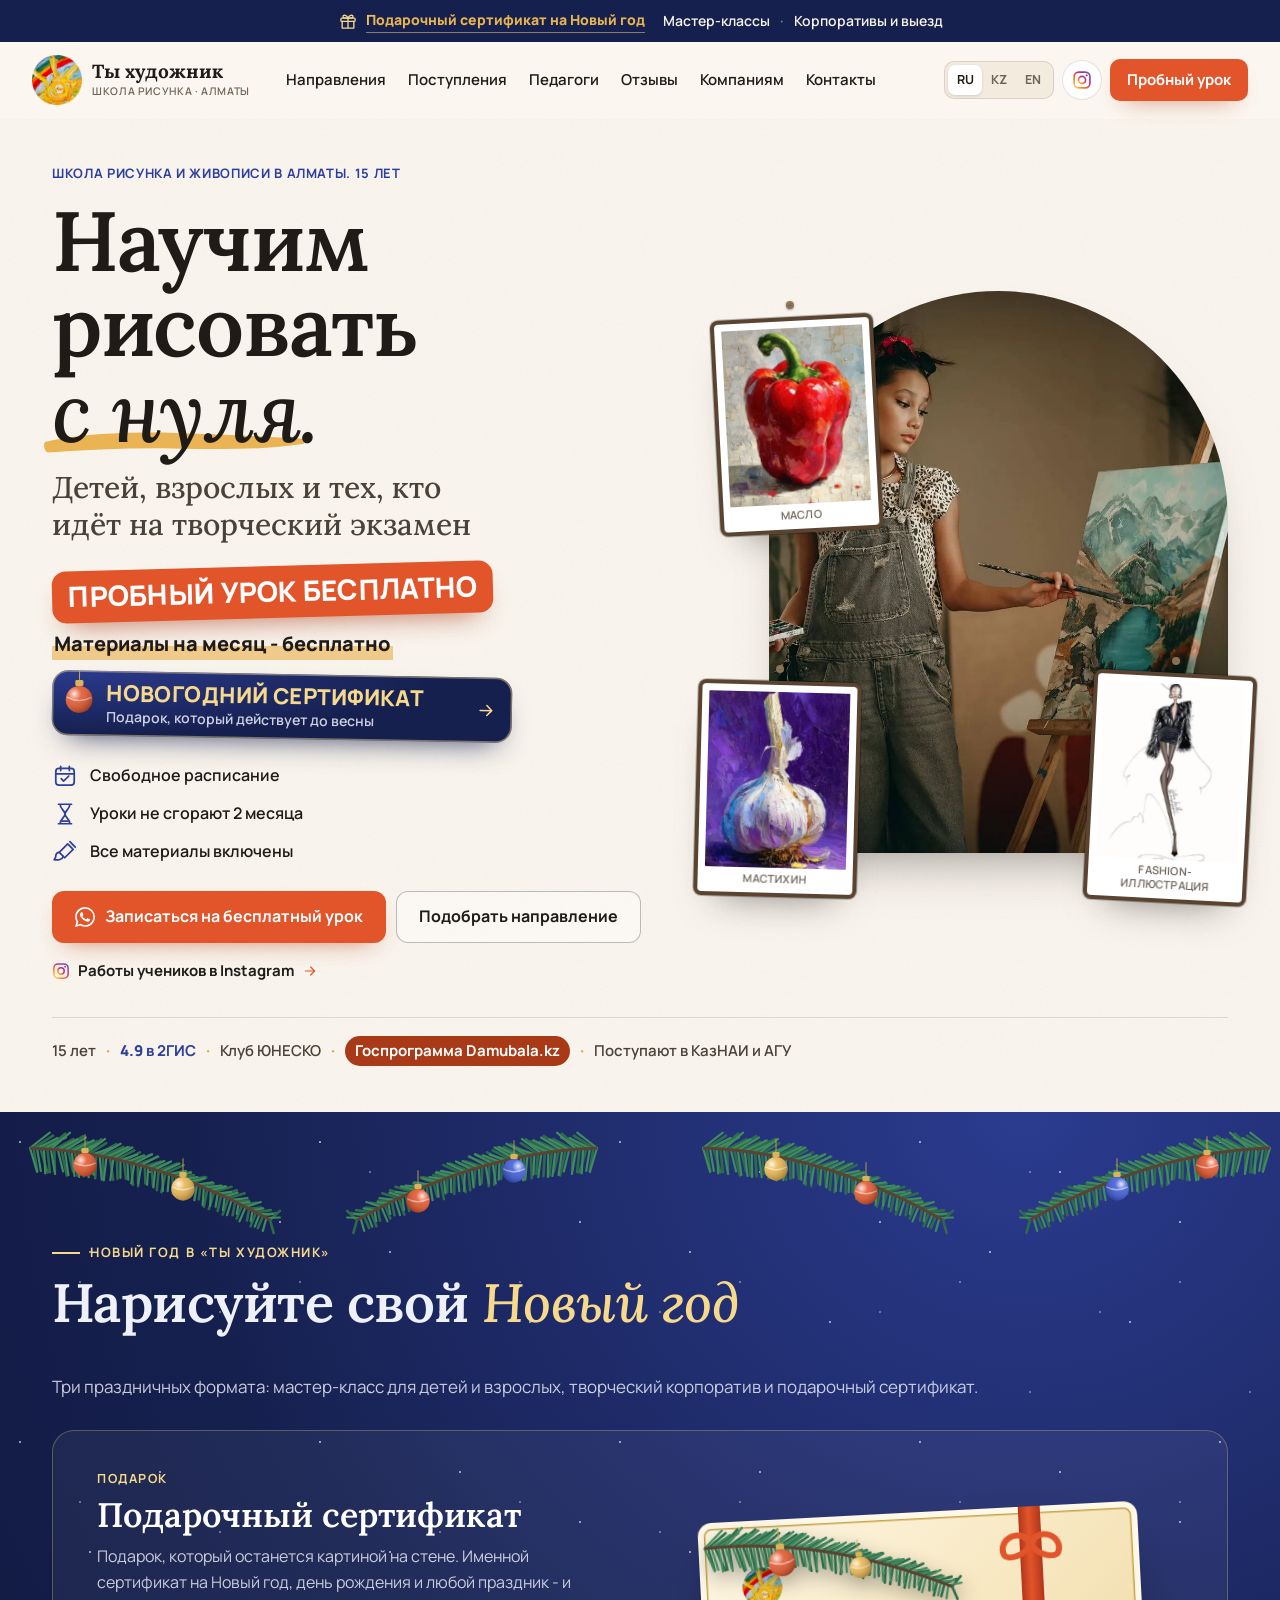
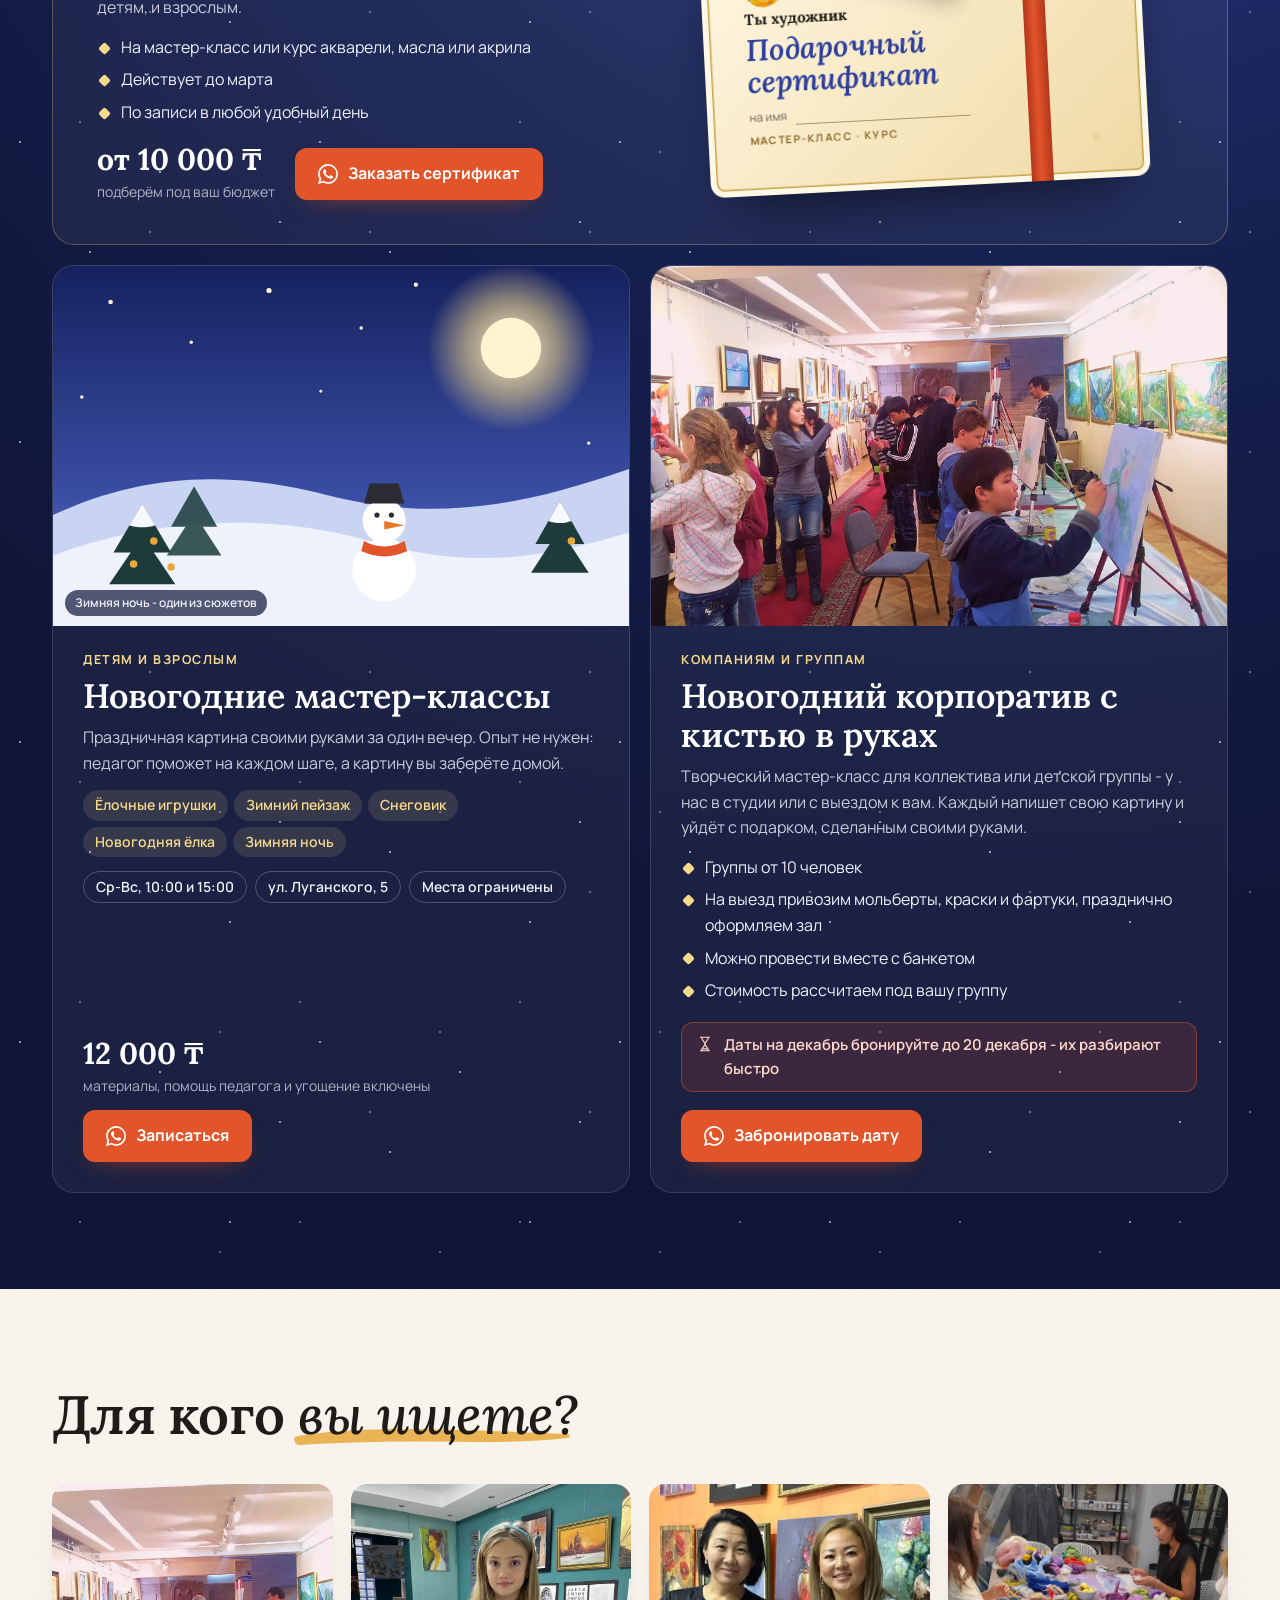
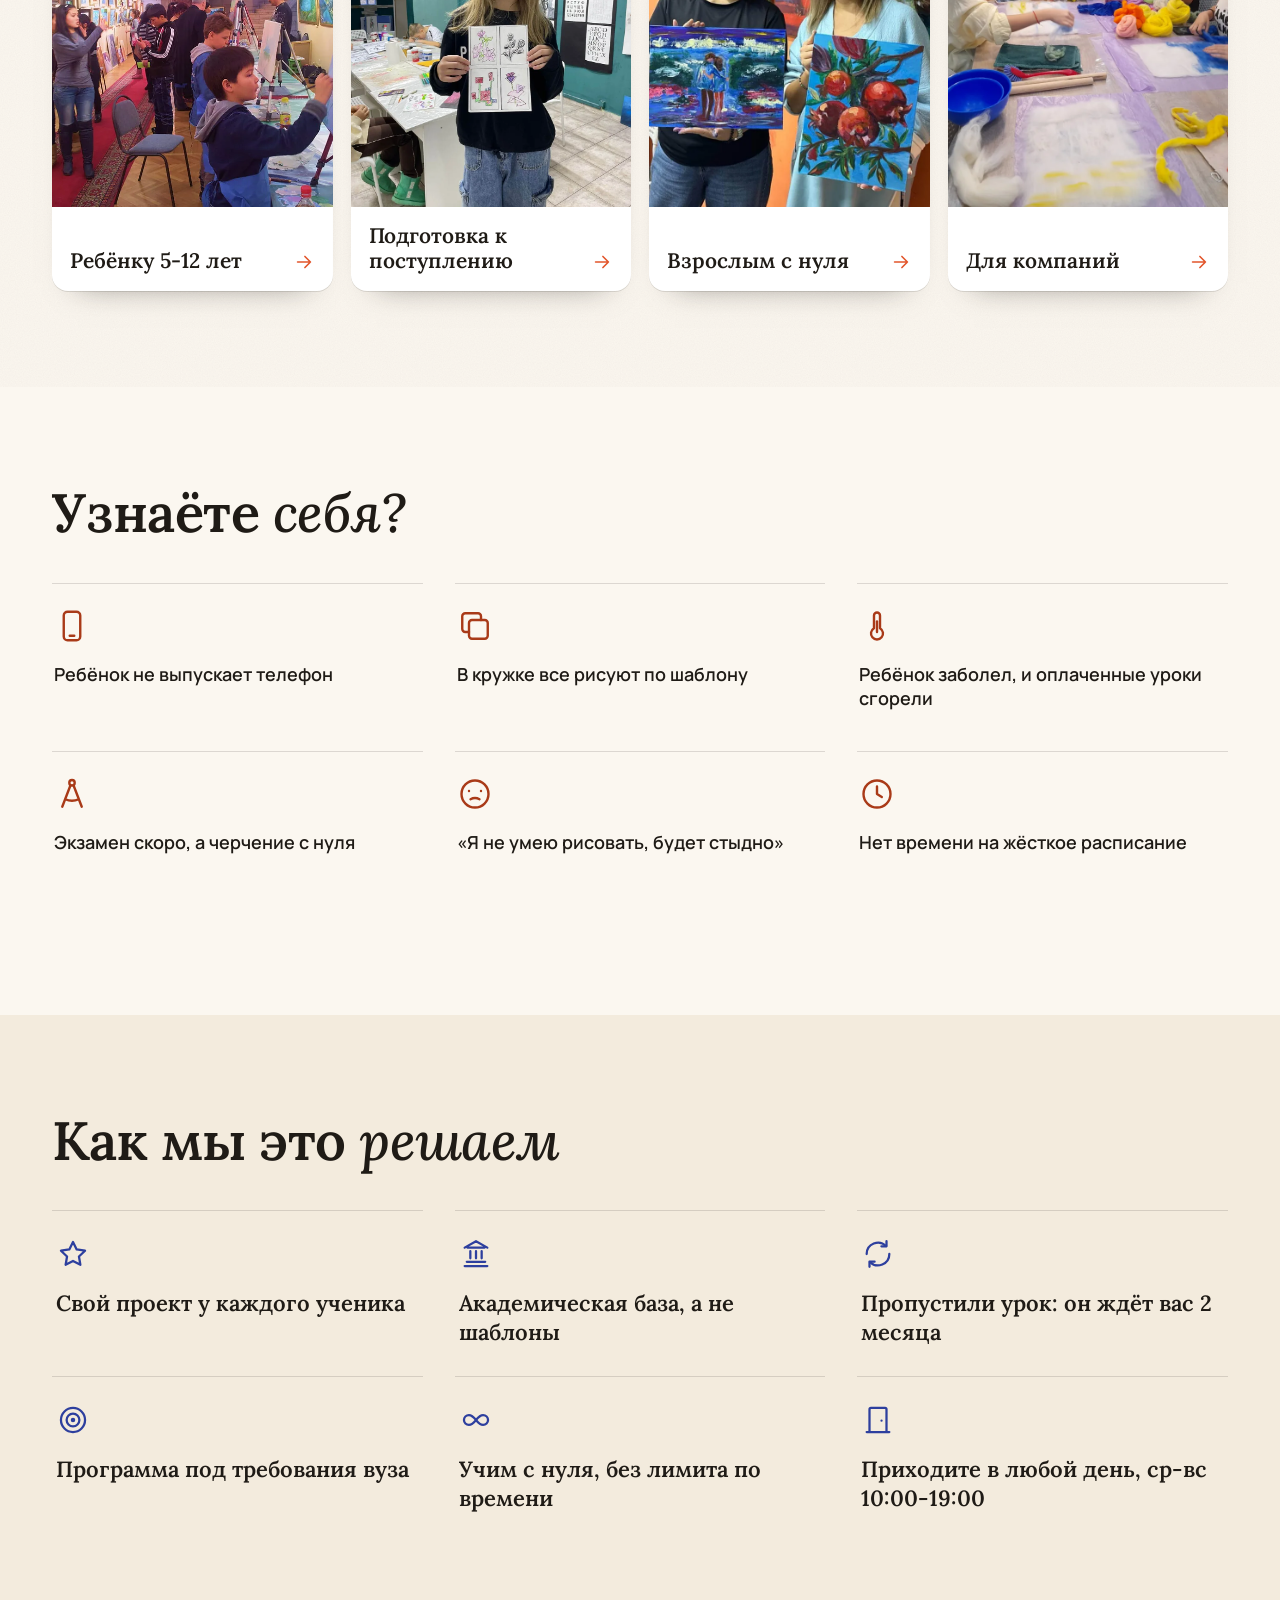
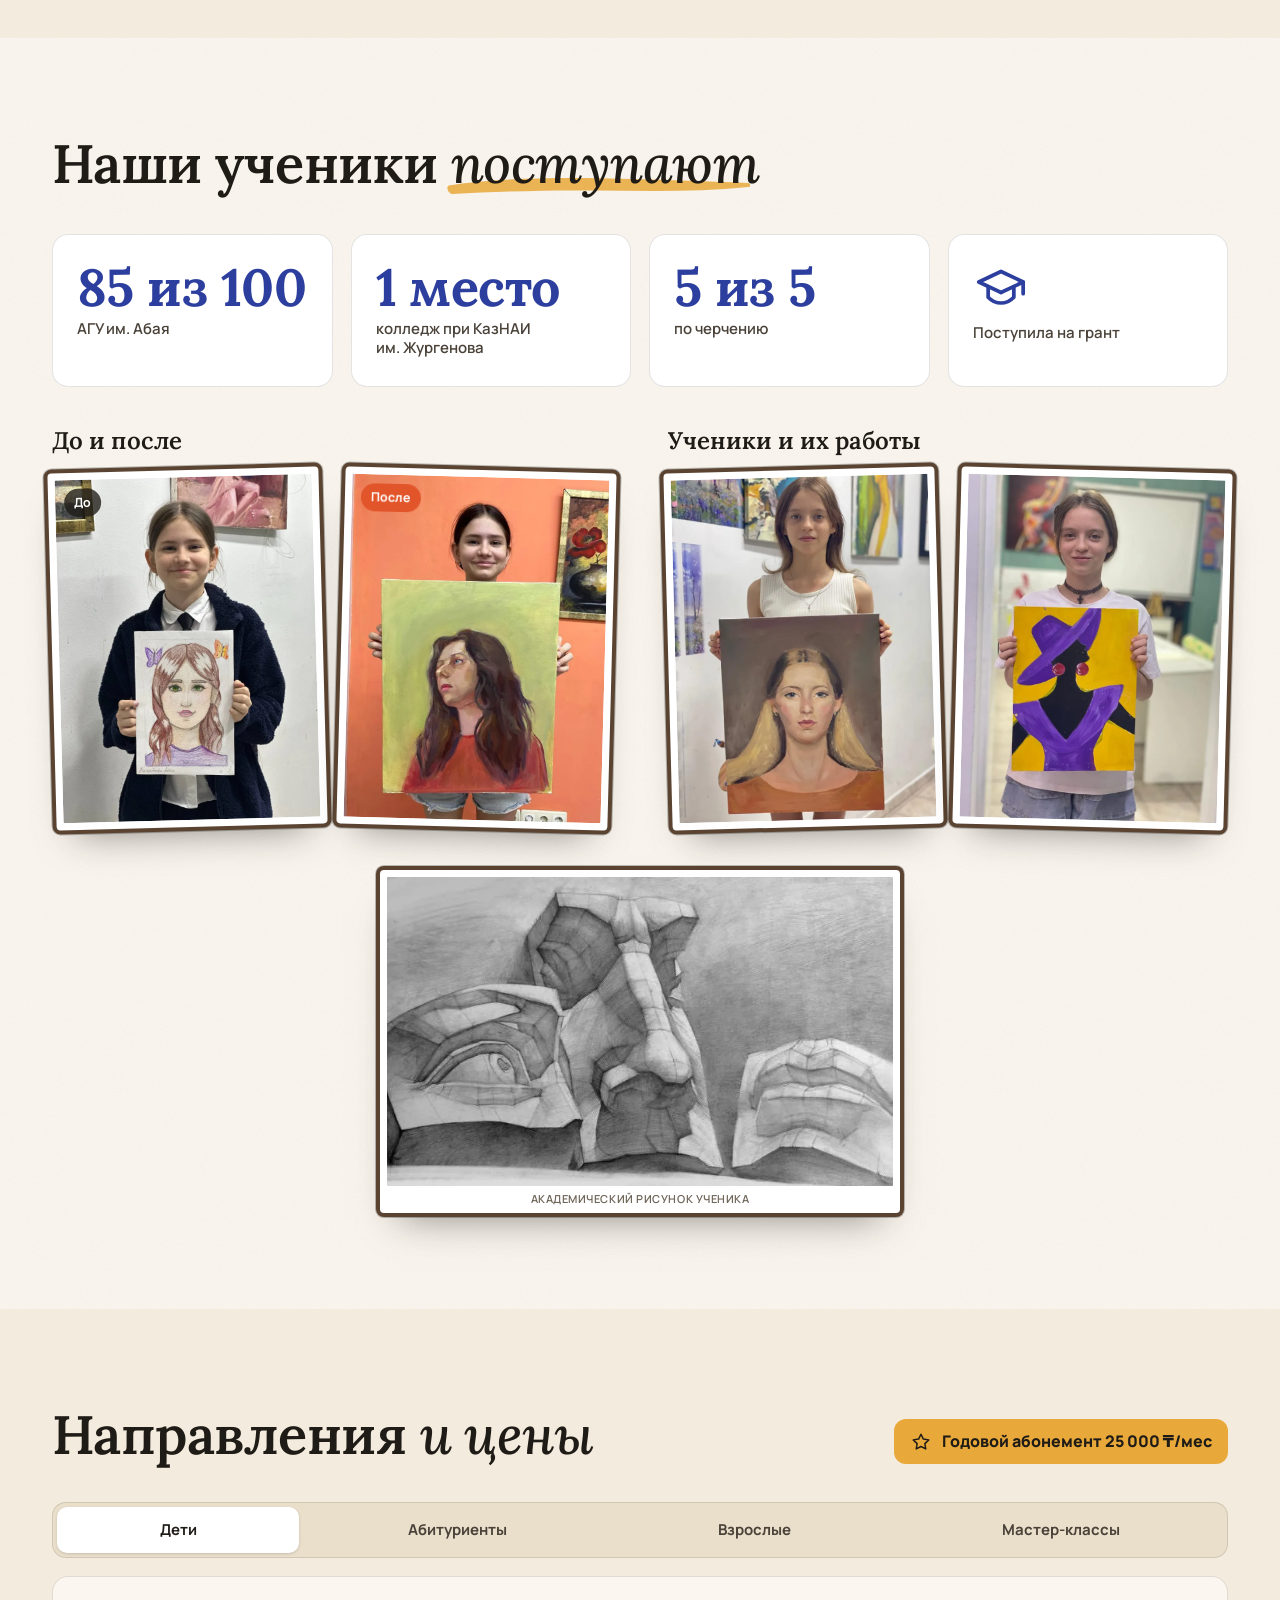
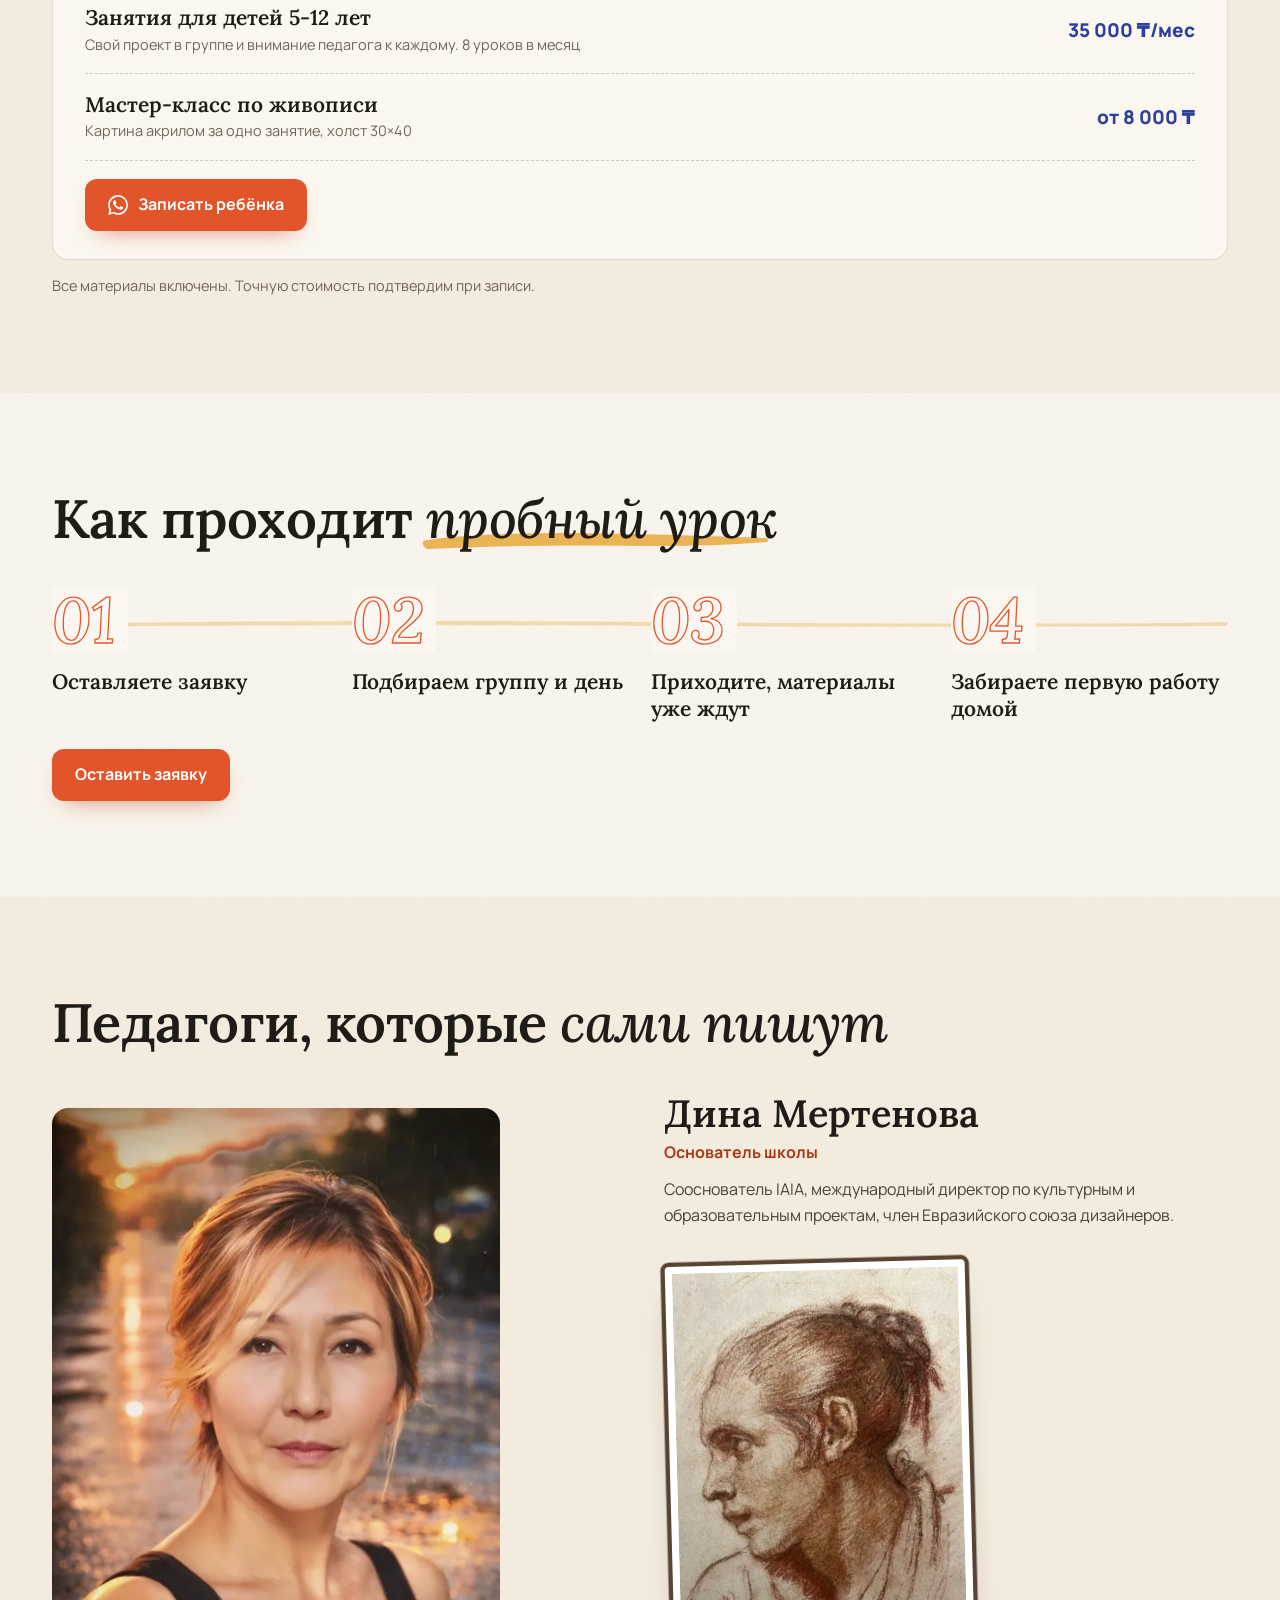
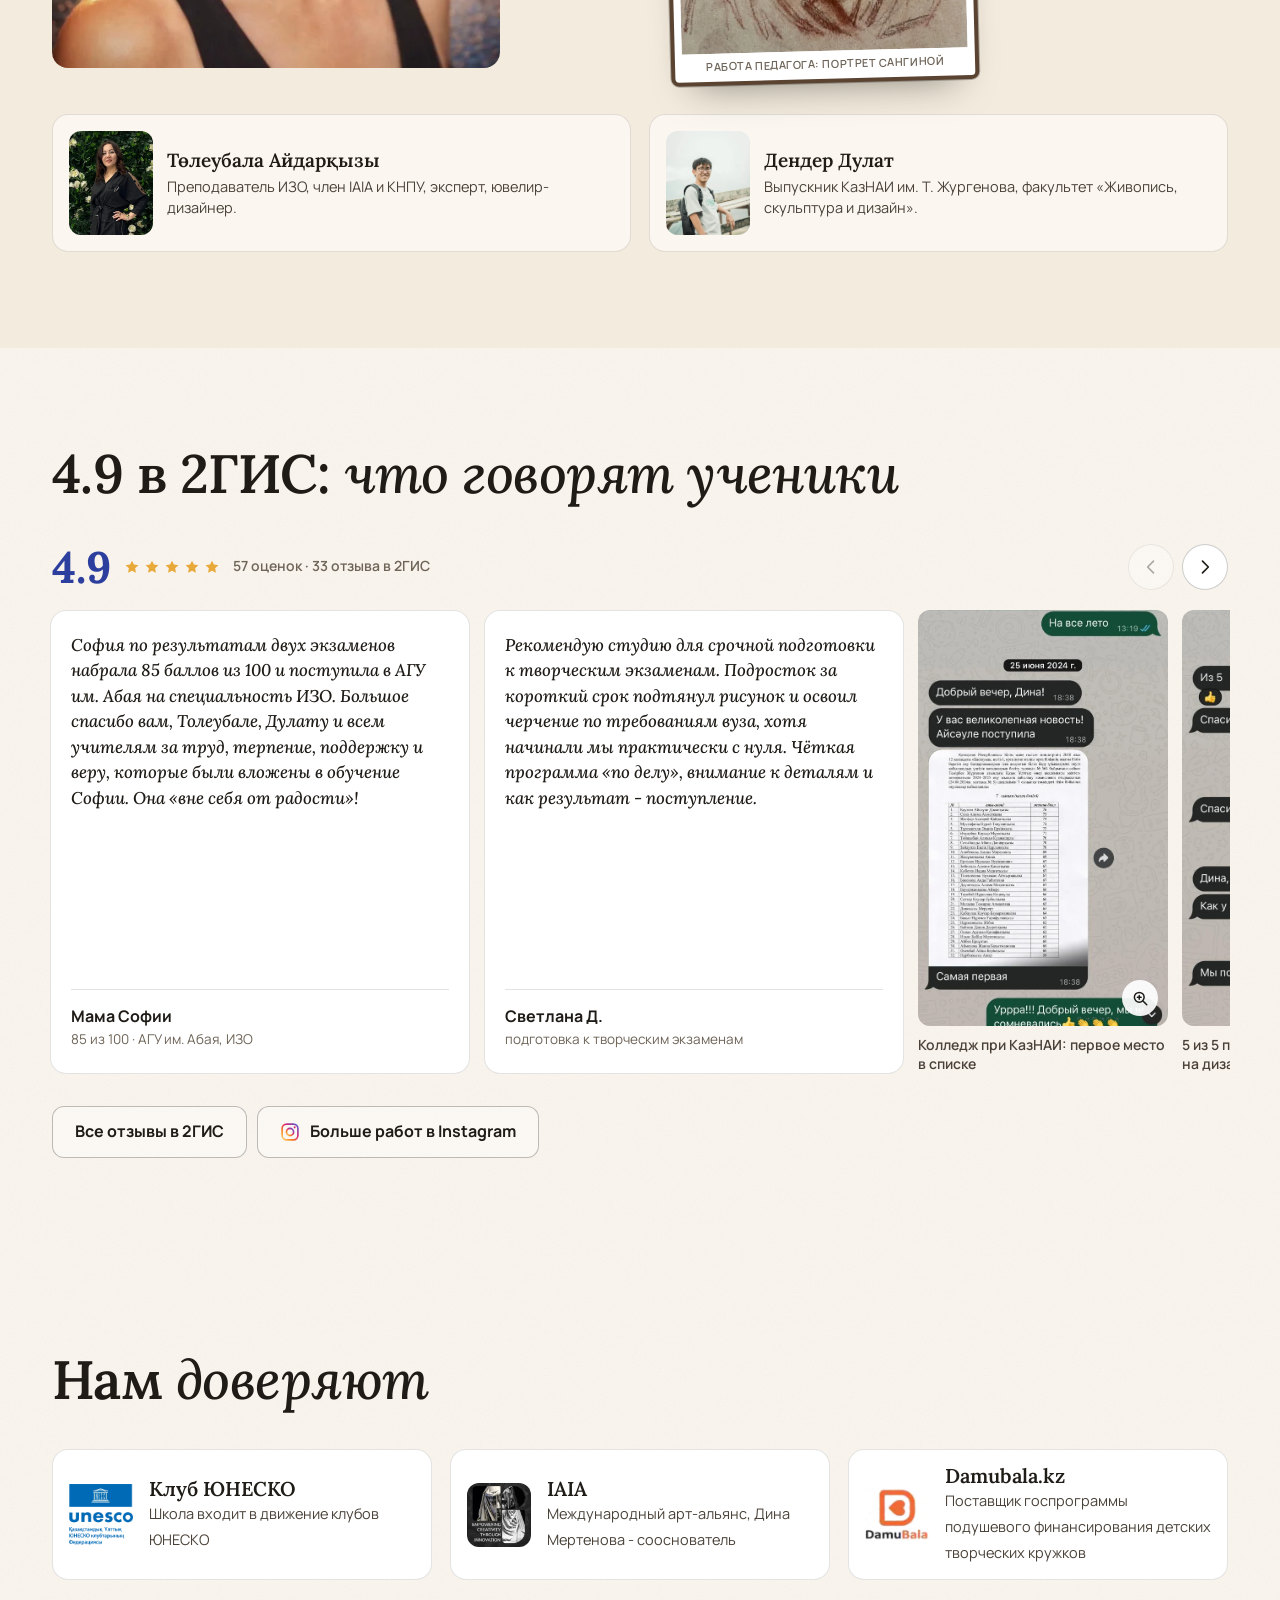
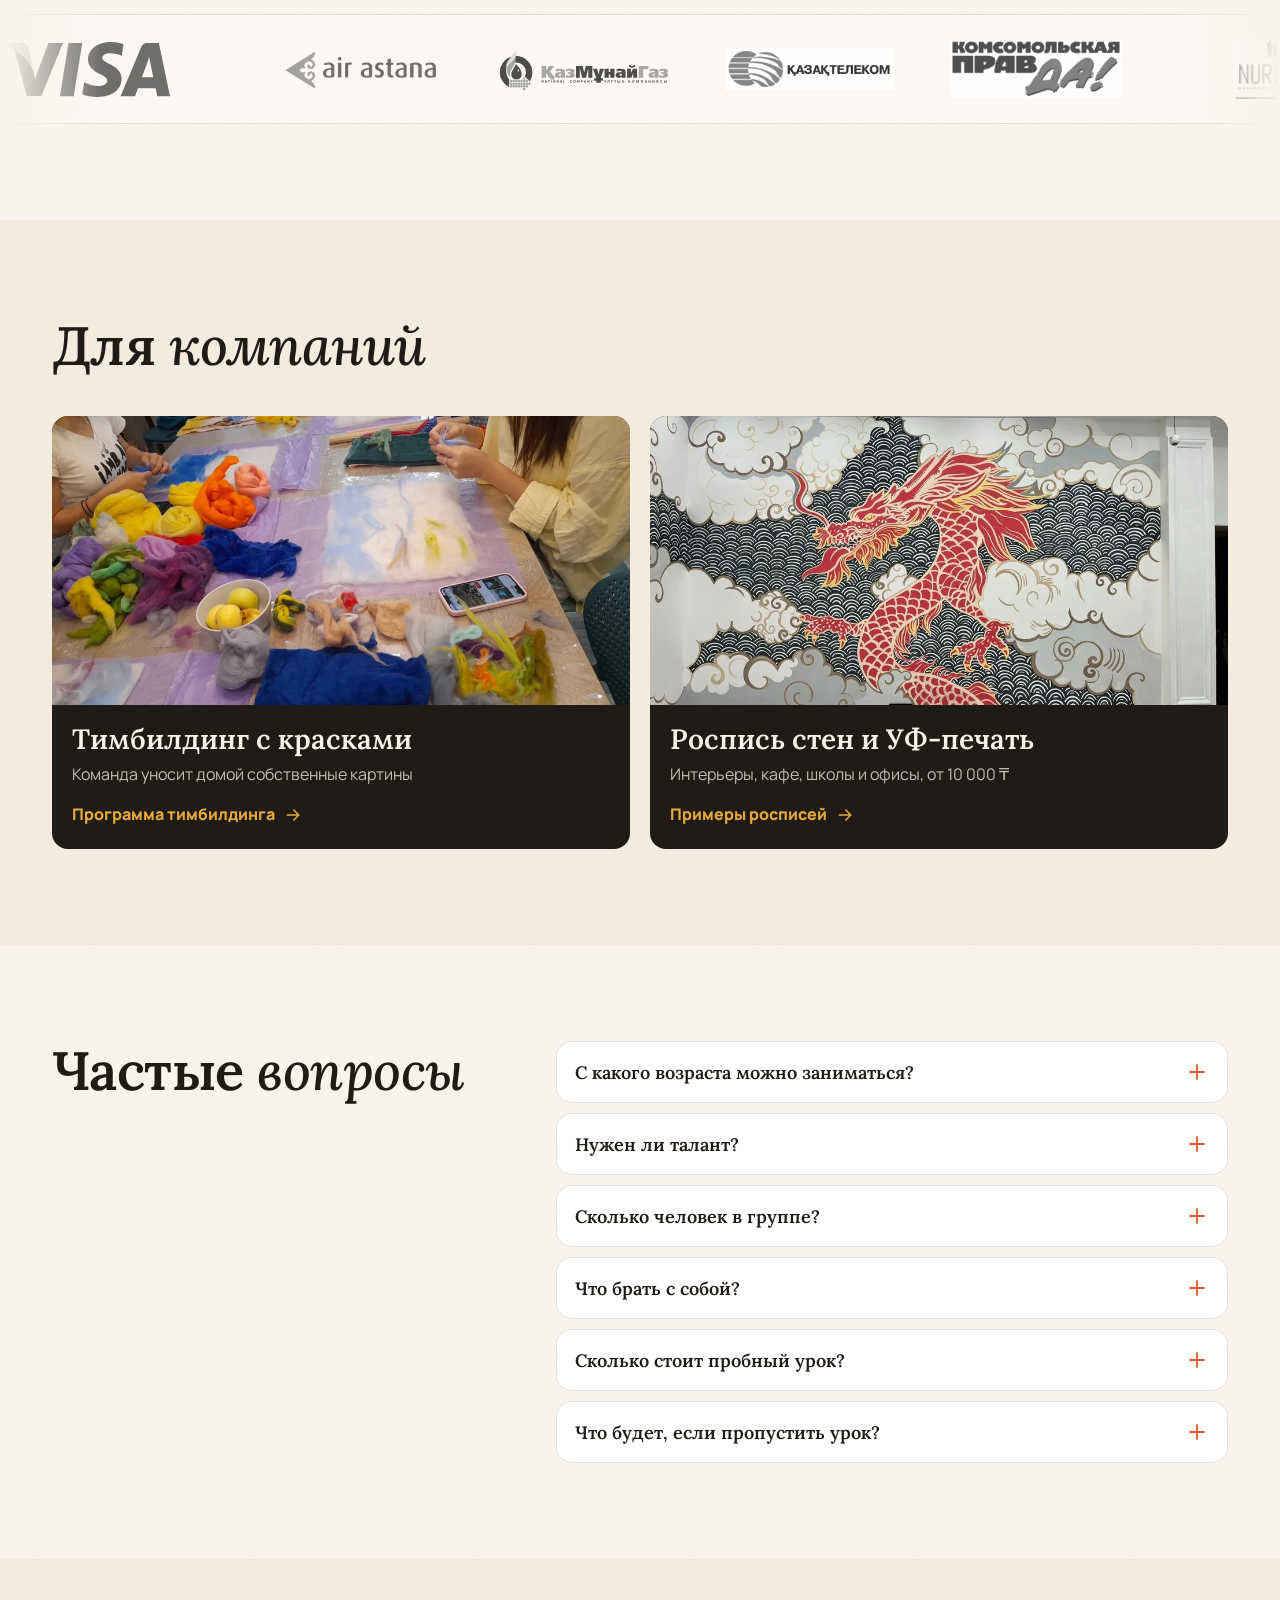
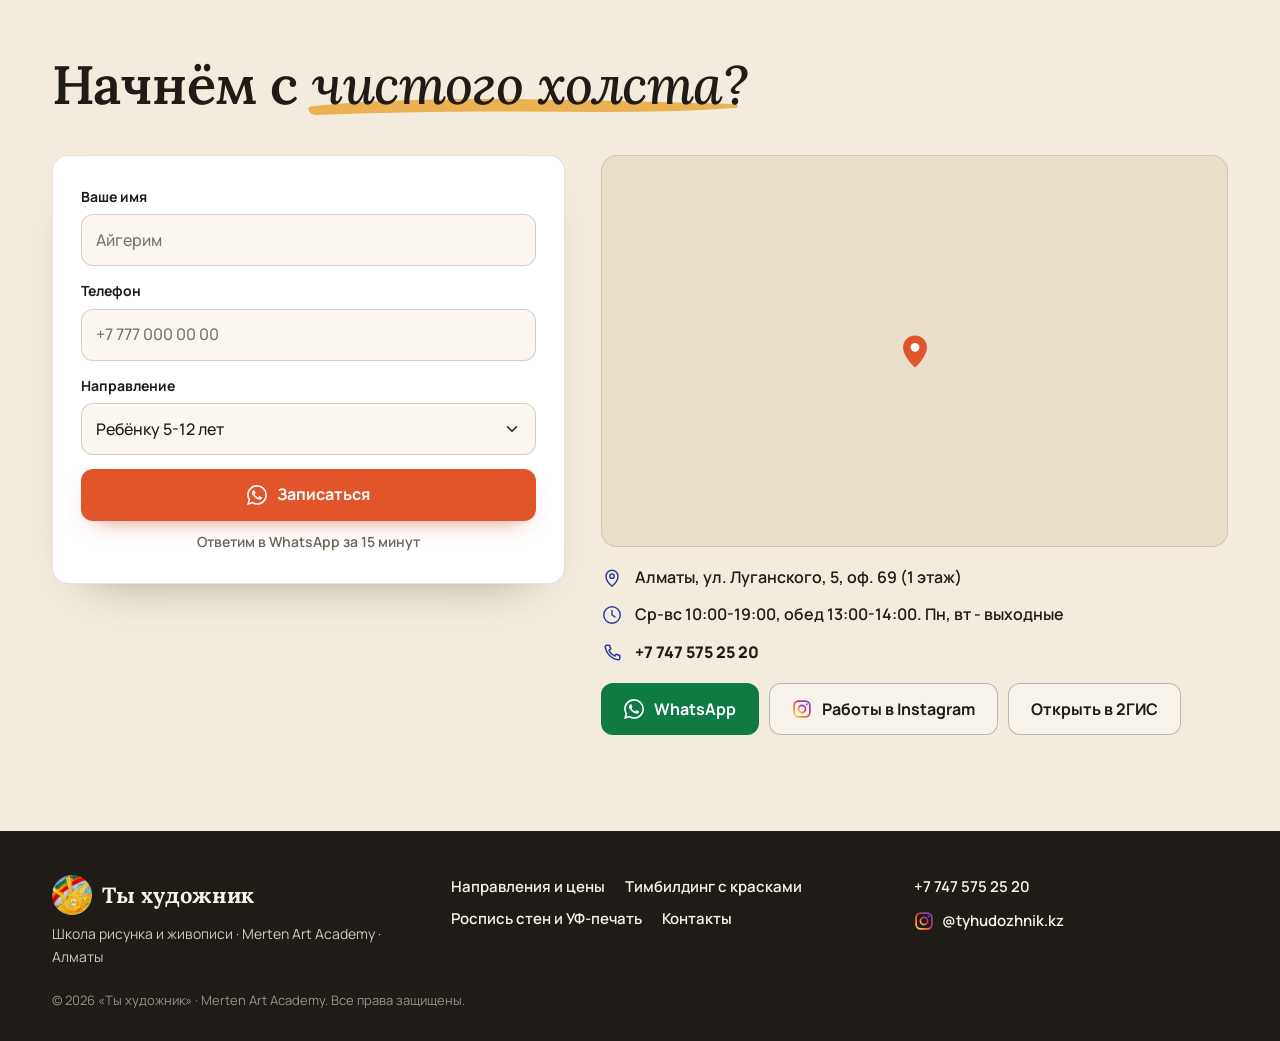
==== commit e33e2e2d: "Новый год: плашка «Новогодний сертификат» в герое, еловые ветки с игрушками в блоке и на сертификате" ====
--- a/index.html
+++ b/index.html
@@ -43,7 +43,7 @@
   <link rel="preconnect" href="https://fonts.gstatic.com" crossorigin>
   <link href="https://fonts.googleapis.com/css2?family=Lora:ital,wght@0,500;0,600;0,700;1,500;1,600&family=Manrope:wght@400;500;600;700;800&family=Onest:wght@400;500;600;700;800&display=swap" rel="stylesheet">
   <link rel="preload" as="image" href="assets/hero-girl.webp" fetchpriority="high">
-  <link rel="stylesheet" href="styles.css?v=20261126-1">
+  <link rel="stylesheet" href="styles.css?v=20261126-2">
   <script type="application/ld+json">
   {
     "@context": "https://schema.org",
@@ -118,6 +118,9 @@
     <symbol id="i-zoom" viewBox="0 0 24 24"><g fill="none" stroke="currentColor" stroke-width="2" stroke-linecap="round"><circle cx="11" cy="11" r="6.5"/><path d="M16 16l5 5M11 8.5v5M8.5 11h5"/></g></symbol>
     <symbol id="i-unesco" viewBox="0 0 24 24"><g fill="none" stroke="currentColor" stroke-width="1.6" stroke-linecap="round" stroke-linejoin="round"><circle cx="12" cy="12" r="9"/><path d="M3 12h18M12 3c2.6 2.6 3.8 5.6 3.8 9s-1.2 6.4-3.8 9c-2.6-2.6-3.8-5.6-3.8-9S9.4 5.6 12 3z"/></g></symbol>
     <symbol id="i-hand" viewBox="0 0 24 24"><g fill="none" stroke="currentColor" stroke-width="1.6" stroke-linecap="round" stroke-linejoin="round"><path d="M3.5 13.5l4-3.5c1-.8 2.3-.8 3.2 0l1.8 1.5h4c1 0 1.5 1.2.8 1.9l-.6.6H12"/><path d="M3.5 19.5l3-2h7.5l6-5.5c.8-.8-.1-2.1-1.1-1.6l-3.4 1.6"/></g></symbol>
+    <radialGradient id="ballHi" cx=".32" cy=".3" r=".75"><stop offset="0" stop-color="#fff" stop-opacity=".85"/><stop offset=".35" stop-color="#fff" stop-opacity=".12"/><stop offset="1" stop-color="#000" stop-opacity=".28"/></radialGradient>
+    <symbol id="fir-branch" viewBox="-20 -30 270 140" overflow="visible"><g fill="none"><path d="M-6.5 6.1L-2.7 29.0M-6.5 6.1L13.1 -6.3M0.4 6.5L7.6 30.4M0.4 6.5L22.7 -4.8M7.4 6.9L9.9 30.1M7.4 6.9L25.1 -8.3M14.3 7.5L14.9 29.3M14.3 7.5L33.5 -2.9M21.3 8.1L26.8 33.6M21.3 8.1L43.2 -5.9M28.3 8.9L33.1 29.4M28.3 8.9L47.3 -0.1M35.2 9.8L37.6 33.5M35.2 9.8L56.6 -0.7M42.2 10.8L43.6 34.1M42.2 10.8L61.3 -2.6M49.1 11.9L50.7 32.0M49.1 11.9L66.2 1.1M56.1 13.1L55.2 36.1M56.1 13.1L76.4 2.2M63.0 14.4L63.1 36.6M63.0 14.4L83.1 4.9M70.0 15.8L73.1 37.8M70.0 15.8L89.5 5.1M77.0 17.3L77.5 36.8M77.0 17.3L94.3 8.4M83.9 18.9L86.0 36.9M83.9 18.9L99.9 10.4M90.9 20.7L92.9 42.8M90.9 20.7L111.5 12.4M97.8 22.5L98.2 44.3M97.8 22.5L118.2 14.9M104.8 24.5L105.4 41.5M104.8 24.5L121.2 19.6M111.7 26.5L113.0 43.8M111.7 26.5L128.1 20.9M118.7 28.7L116.8 48.1M118.7 28.7L136.8 21.6M125.7 31.0L121.4 50.1M125.7 31.0L143.6 23.1M132.6 33.4L132.8 51.7M132.6 33.4L150.6 30.1M139.6 35.8L139.8 50.2M139.6 35.8L153.7 33.1M146.5 38.4L143.1 57.1M146.5 38.4L165.1 35.1M153.5 41.1L149.8 54.7M153.5 41.1L166.3 35.5M160.4 44.0L158.8 57.3M160.4 44.0L173.7 41.5M167.4 46.9L163.9 64.7M167.4 46.9L185.4 44.4M174.3 49.9L168.9 67.0M174.3 49.9L191.5 44.8M181.3 53.0L177.7 68.9M181.3 53.0L196.8 48.2M188.3 56.3L182.7 72.5M188.3 56.3L204.6 51.3M195.2 59.6L192.6 73.3M195.2 59.6L209.1 58.9M202.2 63.1L196.7 76.5M202.2 63.1L216.5 60.7M209.1 66.7L207.0 78.6M209.1 66.7L221.2 65.6M216.1 70.3L210.6 84.2M216.1 70.3L230.9 68.1M223.0 74.1L217.9 86.1M223.0 74.1L235.8 71.1M230.0 78.0L233.6 90.9M230.0 78.0L239.9 68.9" stroke="#2E6B4A" stroke-width="2.6" stroke-linecap="round"/><path d="M-10.0 6.0L-2.9 29.9M-10.0 6.0L9.7 -9.3M-3.0 6.3L0.8 28.9M-3.0 6.3L17.5 -3.9M3.9 6.7L5.3 31.4M3.9 6.7L25.9 -4.5M10.9 7.2L15.1 32.0M10.9 7.2L30.0 -9.3M17.8 7.8L23.1 29.4M17.8 7.8L37.4 -2.8M24.8 8.5L28.4 33.0M24.8 8.5L45.9 -4.5M31.7 9.3L34.5 33.8M31.7 9.3L53.7 -1.7M38.7 10.3L39.1 35.1M38.7 10.3L61.3 -0.1M45.7 11.3L48.7 35.2M45.7 11.3L65.0 -3.0M52.6 12.4L53.6 32.6M52.6 12.4L71.6 5.7M59.6 13.7L61.7 37.7M59.6 13.7L80.5 1.7M66.5 15.1L63.8 38.4M66.5 15.1L87.8 5.1M73.5 16.5L70.3 38.2M73.5 16.5L92.4 5.5M80.4 18.1L80.4 35.8M80.4 18.1L97.3 12.6M87.4 19.8L88.3 37.7M87.4 19.8L104.1 13.3M94.3 21.6L91.2 41.4M94.3 21.6L112.1 12.2M101.3 23.5L98.2 41.7M101.3 23.5L117.5 14.4M108.3 25.5L107.1 42.8M108.3 25.5L124.3 18.9M115.2 27.6L113.4 45.3M115.2 27.6L131.0 19.4M122.2 29.8L122.9 49.0M122.2 29.8L139.4 21.4M129.1 32.1L127.7 49.2M129.1 32.1L145.9 28.8M136.1 34.6L135.7 50.1M136.1 34.6L151.1 30.6M143.0 37.1L141.6 51.5M143.0 37.1L157.4 35.0M150.0 39.8L148.4 54.7M150.0 39.8L164.6 36.3M157.0 42.5L154.4 58.2M157.0 42.5L172.7 40.3M163.9 45.4L162.6 63.0M163.9 45.4L181.4 43.5M170.9 48.4L170.1 63.8M170.9 48.4L185.9 44.6M177.8 51.5L175.6 64.7M177.8 51.5L191.1 49.8M184.8 54.6L183.0 67.9M184.8 54.6L197.5 50.6M191.7 57.9L187.0 73.1M191.7 57.9L207.5 56.1M198.7 61.3L196.8 71.9M198.7 61.3L209.4 60.1M205.7 64.9L199.5 79.4M205.7 64.9L220.7 60.0M212.6 68.5L210.7 79.2M212.6 68.5L223.3 66.3M219.6 72.2L214.8 84.6M219.6 72.2L232.8 71.9M226.5 76.0L222.8 88.9M226.5 76.0L239.9 75.5" stroke="#3F8A5F" stroke-width="2.2" stroke-linecap="round"/><path d="M-10 6Q110 10 230 78" stroke="#5A4330" stroke-width="3" fill="none"/></g></symbol>
+    <symbol id="bauble" viewBox="0 0 40 70"><path d="M20 0v23" stroke="#C9A24B" stroke-width="1.4"/><rect x="14.5" y="21" width="11" height="8" rx="2" fill="#D9B45A"/><circle cx="20" cy="47" r="18" fill="currentColor"/><path d="M3.5 44q16.5 9 33 0" stroke="#fff" stroke-opacity=".5" stroke-width="2.2" fill="none"/><circle cx="20" cy="47" r="18" fill="url(#ballHi)"/></symbol>
     <symbol id="i-gift" viewBox="0 0 24 24"><g fill="none" stroke="currentColor" stroke-width="1.6" stroke-linecap="round" stroke-linejoin="round"><rect x="3.5" y="8.5" width="17" height="4" rx="1"/><path d="M5 12.5v8h14v-8M12 8.5v12M12 8.5c-1.5-3.5-5.5-4.5-6-2s3 2 6 2zm0 0c1.5-3.5 5.5-4.5 6-2s-3 2-6 2z"/></g></symbol>
     <symbol id="i-pin-nail" viewBox="0 0 24 24"><circle cx="12" cy="12" r="3.2" fill="currentColor"/></symbol>
   </defs>
@@ -197,7 +200,8 @@
           <span class="ht-main"><span data-i18n="hero.t1">Научим рисовать</span> <em class="brush-word"><span data-i18n="hero.t2">с нуля.</span><svg class="brush" viewBox="0 0 300 26" preserveAspectRatio="none" aria-hidden="true"><path d="M4 15.5C38 8.5 92 6 151 7.2c56 1.2 104 3.6 144 5.4 2.6.2 2.9 4.4.3 4.7-48 5.8-97 4.6-148 4-48-.6-95 1.2-140 3.8-4.4.3-6.4-8-3.7-9.6z"/></svg></em></span>
           <span class="ht-rest" data-i18n="hero.t3">Детей, взрослых и тех, кто идёт на творческий экзамен</span>
         </h1>
-        <p class="hero-offer"><b data-i18n="hero.free">Пробный урок бесплатно</b><span data-i18n="hero.mat">Материалы на месяц - бесплатно</span></p>
+        <p class="hero-offer"><b data-i18n="hero.free">Пробный урок бесплатно</b><span data-i18n="hero.mat">Материалы на месяц - бесплатно</span>
+          <a class="hero-ny" href="#ng-sertifikat" data-until="2027-01-08T00:00:00+05:00"><svg class="hn-ball" viewBox="0 0 40 70" aria-hidden="true"><use href="#bauble" style="color:#E2552B"/></svg><span class="hn-txt"><b data-i18n="ny.h.t">Новогодний сертификат</b><small data-i18n="ny.h.s">Подарок, который действует до весны</small></span><svg class="hn-ar" width="20" height="20" aria-hidden="true"><use href="#i-arrow"/></svg><i class="hn-shine" aria-hidden="true"></i></a></p>
         <ul class="hero-points">
           <li><svg aria-hidden="true"><use href="#i-cal"/></svg><span data-i18n="hero.p1">Свободное расписание</span></li>
           <li><svg aria-hidden="true"><use href="#i-hourglass"/></svg><span data-i18n="hero.p2">Уроки не сгорают 2 месяца</span></li>
@@ -229,6 +233,7 @@
   <!-- ============ НОВЫЙ ГОД (до 08.01.2027, блок сам прячется) ============ -->
   <section class="section ny" id="novyj-god" data-until="2027-01-08T00:00:00+05:00" aria-labelledby="nyTitle">
     <div class="ny-snow" aria-hidden="true"></div>
+    <div class="ny-garland" aria-hidden="true"><svg viewBox="-20 -30 270 140"><g><use href="#fir-branch"/><use class="bb" href="#bauble" x="52" y="22" width="26" height="46" style="color:#E2552B;animation-delay:0s"/><use class="bb" href="#bauble" x="150" y="46" width="26" height="46" style="color:#E8B44F;animation-delay:-0.8s"/></g></svg><svg viewBox="-20 -30 270 140"><g transform="translate(250 0) scale(-1 1)"><use href="#fir-branch"/><use class="bb" href="#bauble" x="80" y="28" width="26" height="46" style="color:#3D5BD9;animation-delay:-0.4s"/><use class="bb" href="#bauble" x="176" y="58" width="26" height="46" style="color:#E2552B;animation-delay:-1.2s"/></g></svg><svg viewBox="-20 -30 270 140"><g><use href="#fir-branch"/><use class="bb" href="#bauble" x="70" y="26" width="26" height="46" style="color:#E8B44F;animation-delay:-0.6s"/><use class="bb" href="#bauble" x="160" y="50" width="26" height="46" style="color:#E2552B;animation-delay:-1.5s"/></g></svg><svg viewBox="-20 -30 270 140"><g transform="translate(250 0) scale(-1 1)"><use href="#fir-branch"/><use class="bb" href="#bauble" x="60" y="24" width="26" height="46" style="color:#E2552B;animation-delay:-0.2s"/><use class="bb" href="#bauble" x="150" y="46" width="26" height="46" style="color:#3D5BD9;animation-delay:-1s"/></g></svg></div>
     <div class="wrap">
       <p class="kicker" data-i18n="ny.kick">Новый год в «Ты художник»</p>
       <h2 class="h2" id="nyTitle" data-i18n="ny.t">Нарисуйте свой <em>Новый год</em></h2>
@@ -250,6 +255,7 @@
           </div>
         </div>
         <div class="ny-cert-wrap rv" aria-hidden="true">
+          <svg class="cert-fir" viewBox="-20 -30 270 140"><use href="#fir-branch"/><use class="bb" href="#bauble" x="70" y="26" width="30" height="52" style="color:#E2552B"/><use class="bb" href="#bauble" x="150" y="48" width="24" height="42" style="color:#E8B44F;animation-delay:-1s"/></svg>
           <div class="cert">
             <span class="cert-ribbon"></span>
             <span class="cert-bow"><i></i><i></i></span>
@@ -748,6 +754,6 @@
   <img id="lbImg" alt="">
 </div>
 
-<script src="script.js?v=20261126-1" defer></script>
+<script src="script.js?v=20261126-2" defer></script>
 </body>
 </html>
--- a/styles.css
+++ b/styles.css
@@ -768,8 +768,8 @@
 
 /* Оффер в герое: бесплатный пробный урок и материалы */
 .hero-offer { display: flex; flex-wrap: wrap; align-items: center; gap: 10px 14px; margin-bottom: 24px; }
-.hero-offer b { display: inline-block; background: var(--terra); color: #fff; font: 800 clamp(22px, 6vw, 36px)/1.1 var(--f-text); text-transform: uppercase; letter-spacing: .01em; padding: 12px 20px 13px; border-radius: 14px; transform: rotate(-1.5deg); box-shadow: 0 14px 28px -16px rgba(169, 58, 24, .9); }
-.hero-offer span { font-weight: 800; font-size: clamp(16px, 4.2vw, 20px); color: var(--ink); background: linear-gradient(transparent 55%, rgba(232, 169, 58, .55) 55%); padding: 0 2px; }
+.hero-offer > b { display: inline-block; background: var(--terra); color: #fff; font: 800 clamp(22px, 6vw, 36px)/1.1 var(--f-text); text-transform: uppercase; letter-spacing: .01em; padding: 12px 20px 13px; border-radius: 14px; transform: rotate(-1.5deg); box-shadow: 0 14px 28px -16px rgba(169, 58, 24, .9); }
+.hero-offer > span { font-weight: 800; font-size: clamp(16px, 4.2vw, 20px); color: var(--ink); background: linear-gradient(transparent 55%, rgba(232, 169, 58, .55) 55%); padding: 0 2px; }
 
 /* До и после: два кадра с работами ученицы */
 .ba-pair { display: grid; grid-template-columns: minmax(0, 1fr) minmax(0, 1fr); gap: 18px; }
@@ -784,7 +784,7 @@
 @media (max-width: 959px) {
   .hero-photo img { object-position: 50% 40%; }
   .hero-offer { order: 3; margin-bottom: 18px; gap: 8px 12px; }
-  .hero-offer b { font-size: clamp(18px, 5.3vw, 30px); padding: 10px 14px 11px; border-radius: 12px; }
+  .hero-offer > b { font-size: clamp(18px, 5.3vw, 30px); padding: 10px 14px 11px; border-radius: 12px; }
   .hero-photo { aspect-ratio: 4 / 2.9; }
   .hero-art { order: 4; }
   .hero-points { order: 5; } .hero-cta { order: 6; } .hero-ig { order: 7; }
@@ -801,3 +801,45 @@
   .ny-cert-wrap { order: -1; padding: 4px 0 0; }
   .ny-bar { font-size: 13.5px; }
 }
+
+/* ---------- Новый год: плашка в герое, ветки и игрушки (26.11.2026) ---------- */
+.hero-offer > b { font-size: clamp(18px, 4.4vw, 28px); padding: 10px 16px 11px; }
+.hero-ny {
+  position: relative; overflow: hidden; flex-basis: 100%; max-width: 460px;
+  display: flex; align-items: center; gap: 12px; padding: 10px 16px 10px 12px; margin-top: 4px;
+  border-radius: 16px; color: #F6D98A; text-decoration: none;
+  background: radial-gradient(120% 140% at 0% 0%, #2B3B8F 0%, #16204F 70%);
+  box-shadow: 0 14px 30px -16px rgba(22, 32, 79, .9), inset 0 0 0 1.5px rgba(246, 217, 138, .45);
+  transform: rotate(1deg);
+}
+.hero-ny .hn-ball { width: 30px; height: 52px; flex-shrink: 0; margin-top: -26px; transform-origin: 50% 0; }
+.hn-txt { display: flex; flex-direction: column; line-height: 1.2; min-width: 0; }
+.hn-txt b { font: 800 clamp(17px, 4.4vw, 22px)/1.15 var(--f-text); text-transform: uppercase; letter-spacing: .02em; color: #F6D98A; }
+.hn-txt small { font-size: 14px; color: rgba(238, 240, 250, .85); font-weight: 600; margin-top: 3px; }
+.hn-ar { margin-left: auto; flex-shrink: 0; color: #F6D98A; }
+.hn-shine { position: absolute; top: -50%; bottom: -50%; left: -40%; width: 30%; background: linear-gradient(90deg, transparent, rgba(255, 246, 214, .4), transparent); transform: rotate(20deg); pointer-events: none; }
+.hero-ny:hover { box-shadow: 0 18px 34px -16px rgba(22, 32, 79, 1), inset 0 0 0 1.5px #F6D98A; }
+@media (prefers-reduced-motion: no-preference) {
+  .hero-ny { animation: hnWobble 4s var(--ease) infinite; }
+  .hero-ny .hn-ball { animation: bbSwing 2.6s ease-in-out infinite; }
+  .hn-shine { animation: hnShine 4s var(--ease) infinite; }
+  .hn-ar { animation: hnAr 1.6s var(--ease) infinite; }
+}
+@keyframes hnWobble { 0%, 70%, 100% { transform: rotate(1deg); } 76% { transform: rotate(-1.2deg) scale(1.03); } 82% { transform: rotate(1.8deg) scale(1.03); } 88% { transform: rotate(1deg); } }
+@keyframes hnShine { 0%, 35% { left: -40%; } 75%, 100% { left: 130%; } }
+@keyframes hnAr { 50% { transform: translateX(4px); } }
+@keyframes bbSwing { 0%, 100% { transform: rotate(-7deg); } 50% { transform: rotate(7deg); } }
+.bb { transform-box: fill-box; transform-origin: 50% 0; }
+@media (prefers-reduced-motion: no-preference) { .bb { animation: bbSwing 3s ease-in-out infinite; } }
+
+.ny { padding-top: 112px; }
+.ny-garland { position: absolute; top: -30px; left: 0; right: 0; display: flex; justify-content: space-between; pointer-events: none; }
+.ny-garland svg { width: 230px; height: auto; flex-shrink: 0; overflow: visible; }
+.ny-garland svg:nth-child(n+3) { display: none; }
+@media (min-width: 860px) { .ny-garland svg:nth-child(n+3) { display: block; } .ny { padding-top: 132px; } .ny-garland svg { width: 270px; } }
+
+.ny-cert-wrap { position: relative; }
+.ny-cert-wrap { padding-top: 34px; }
+.cert-fir { position: absolute; z-index: 2; width: min(60%, 270px); height: auto; top: -10px; left: 2%; overflow: visible; transform: rotate(-8deg); pointer-events: none; filter: drop-shadow(0 8px 10px rgba(0, 0, 0, .35)); }
+.cert { background-image: radial-gradient(circle at 12% 80%, rgba(201, 162, 75, .18) 0 3px, transparent 4px), radial-gradient(circle at 88% 85%, rgba(201, 162, 75, .18) 0 3px, transparent 4px), linear-gradient(135deg, #FFF8E6 0%, #F7E7C0 55%, #EFD9A4 100%); }
+
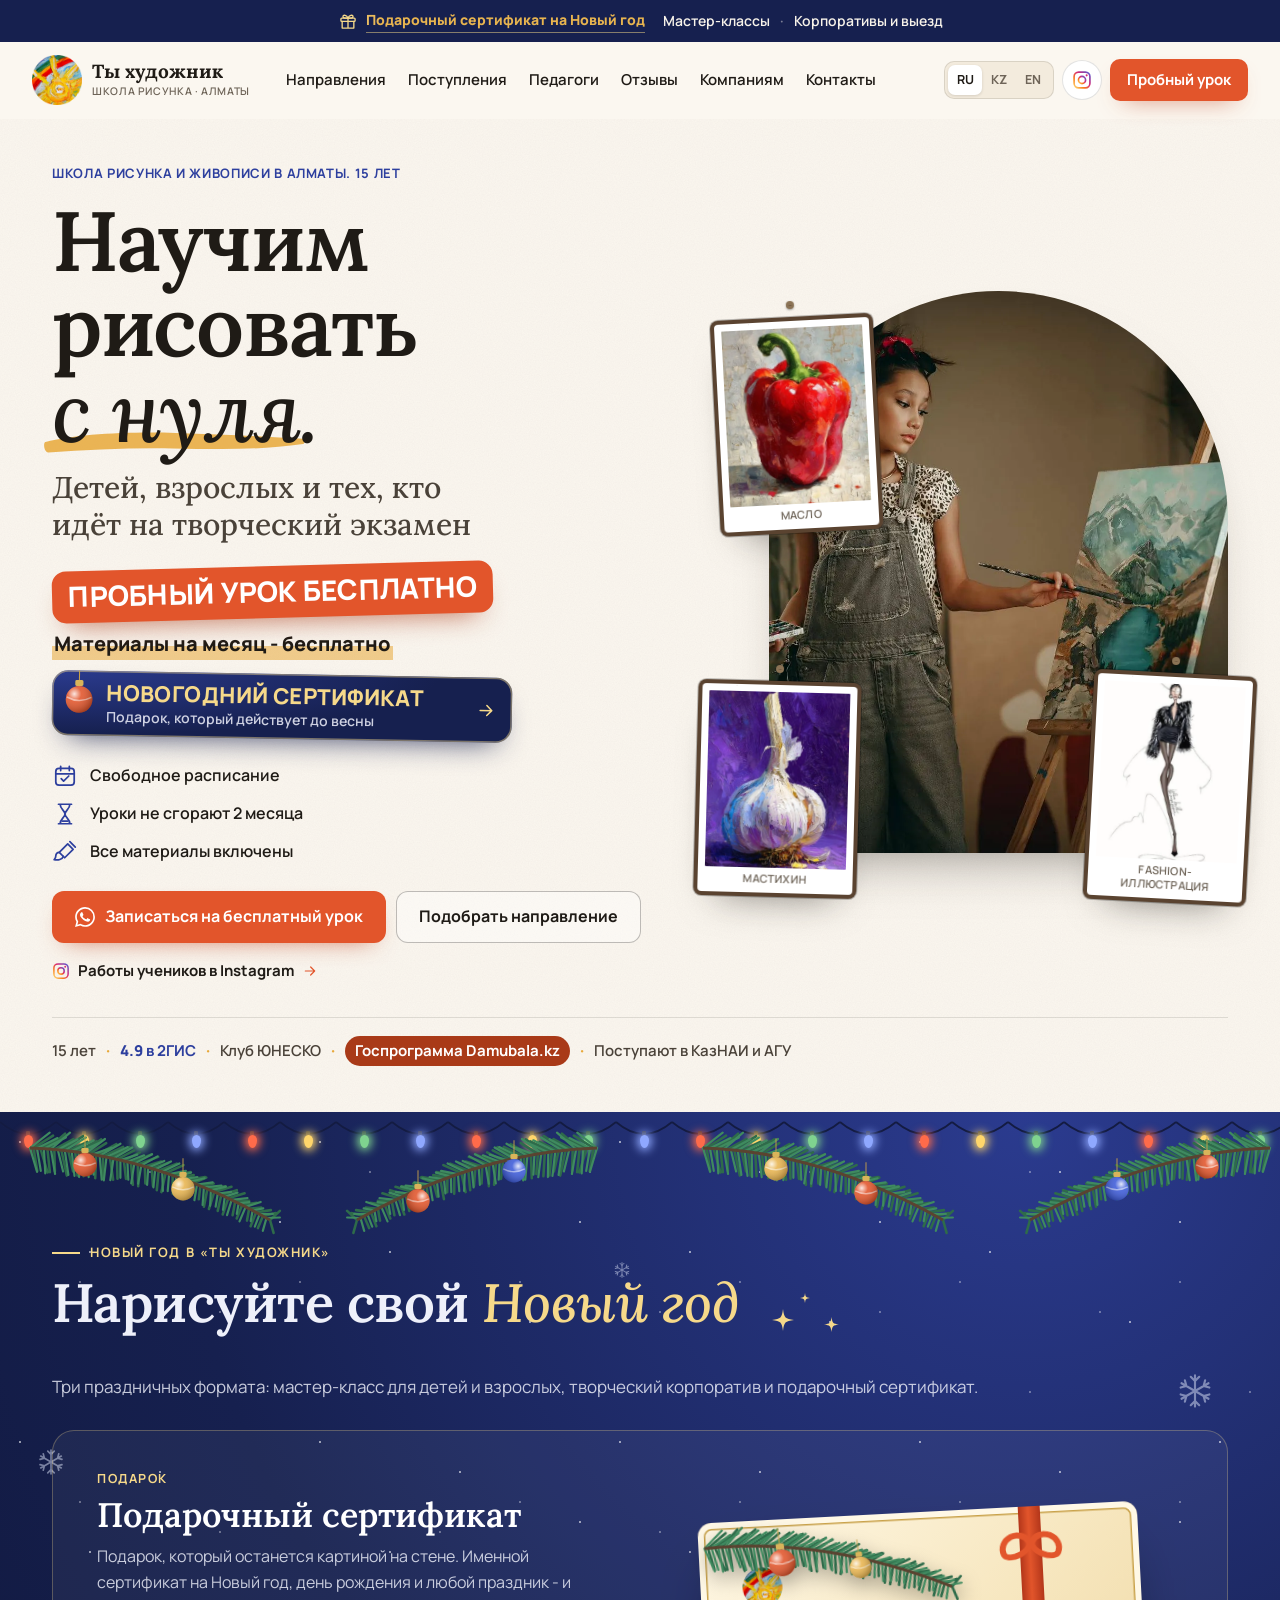
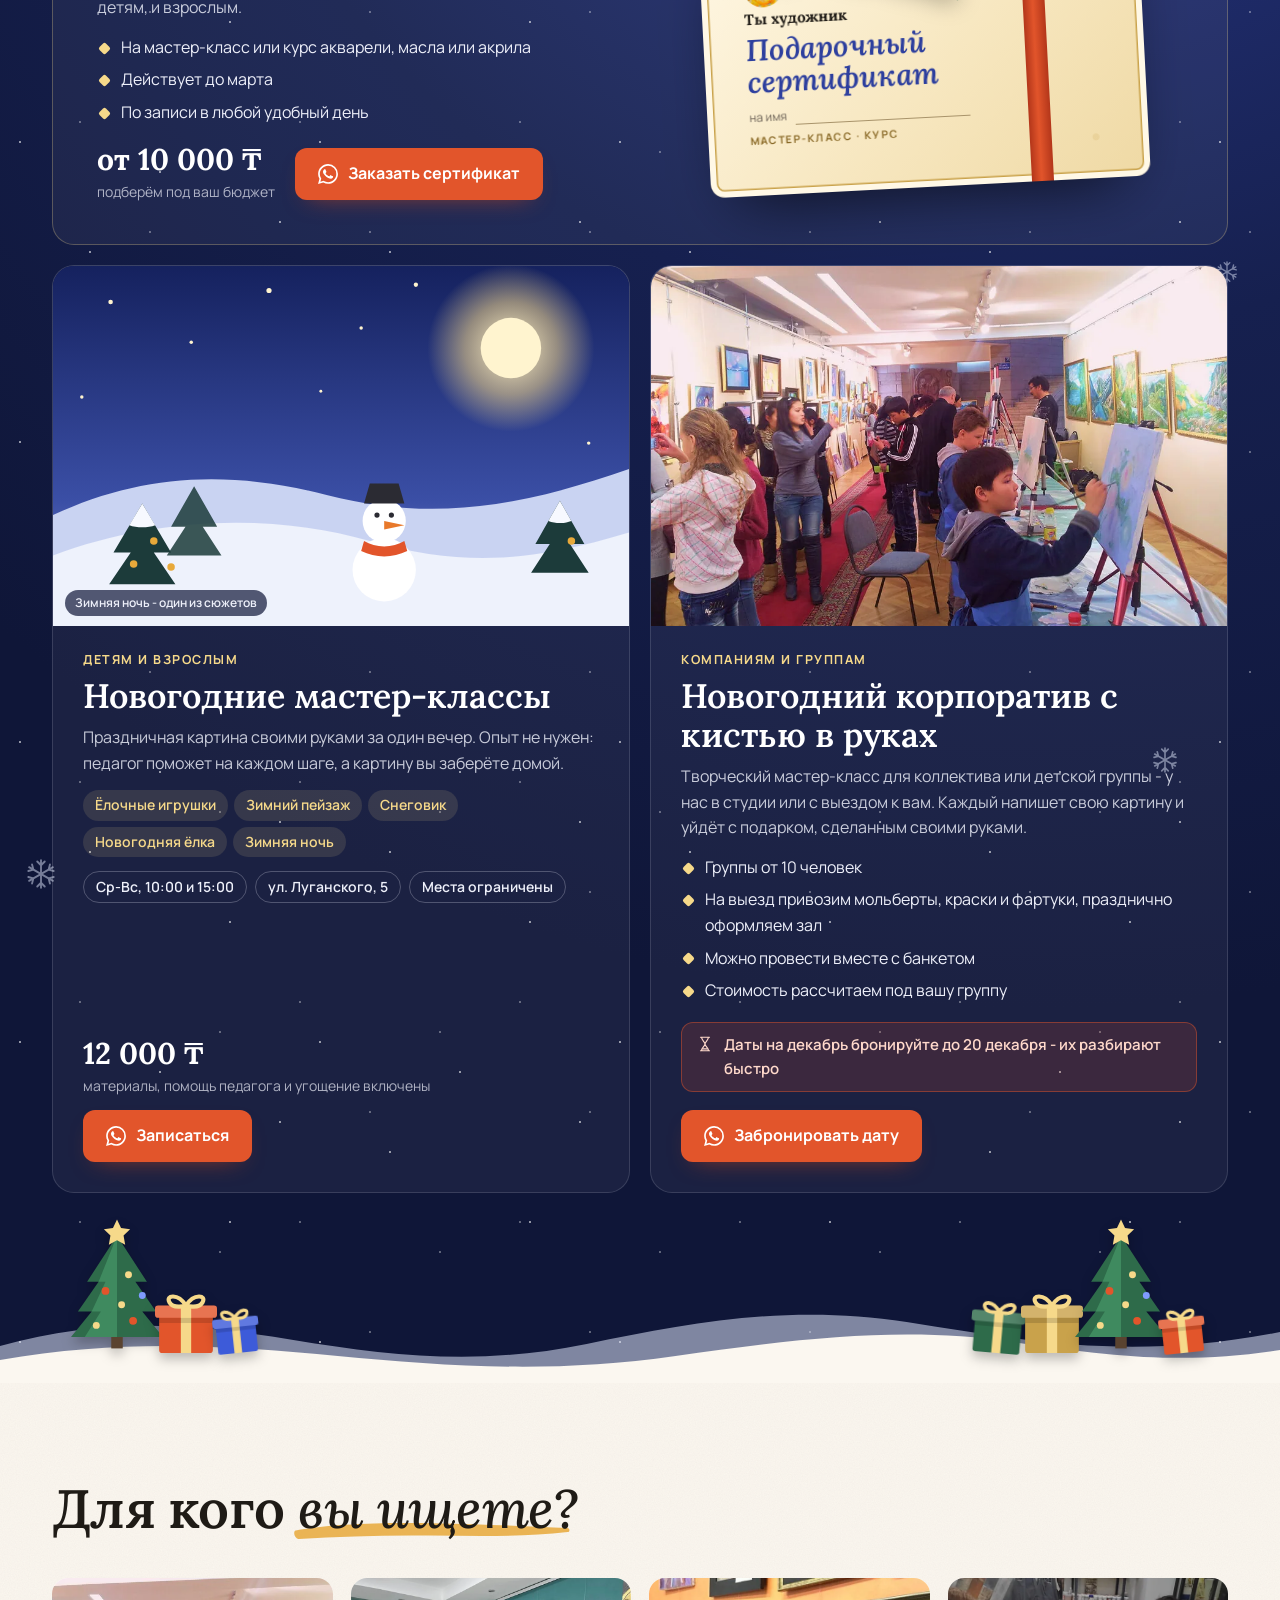
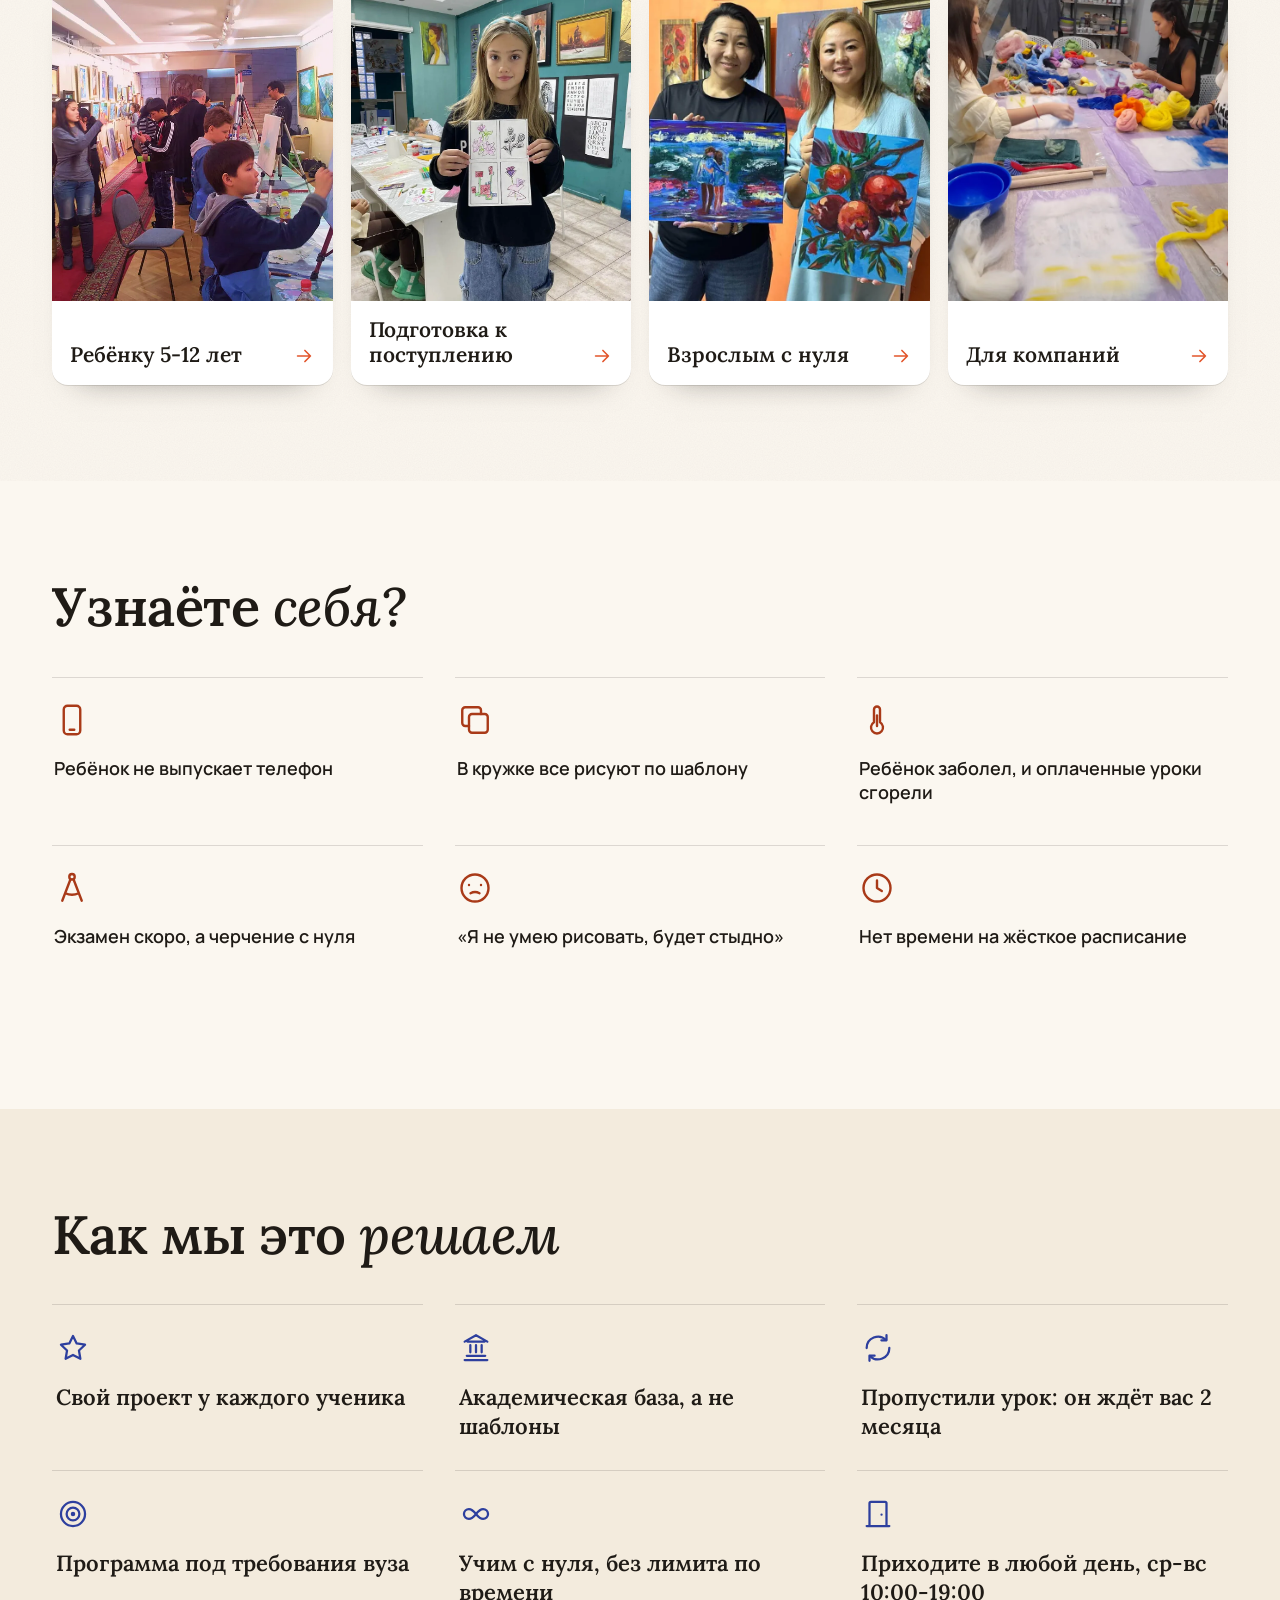
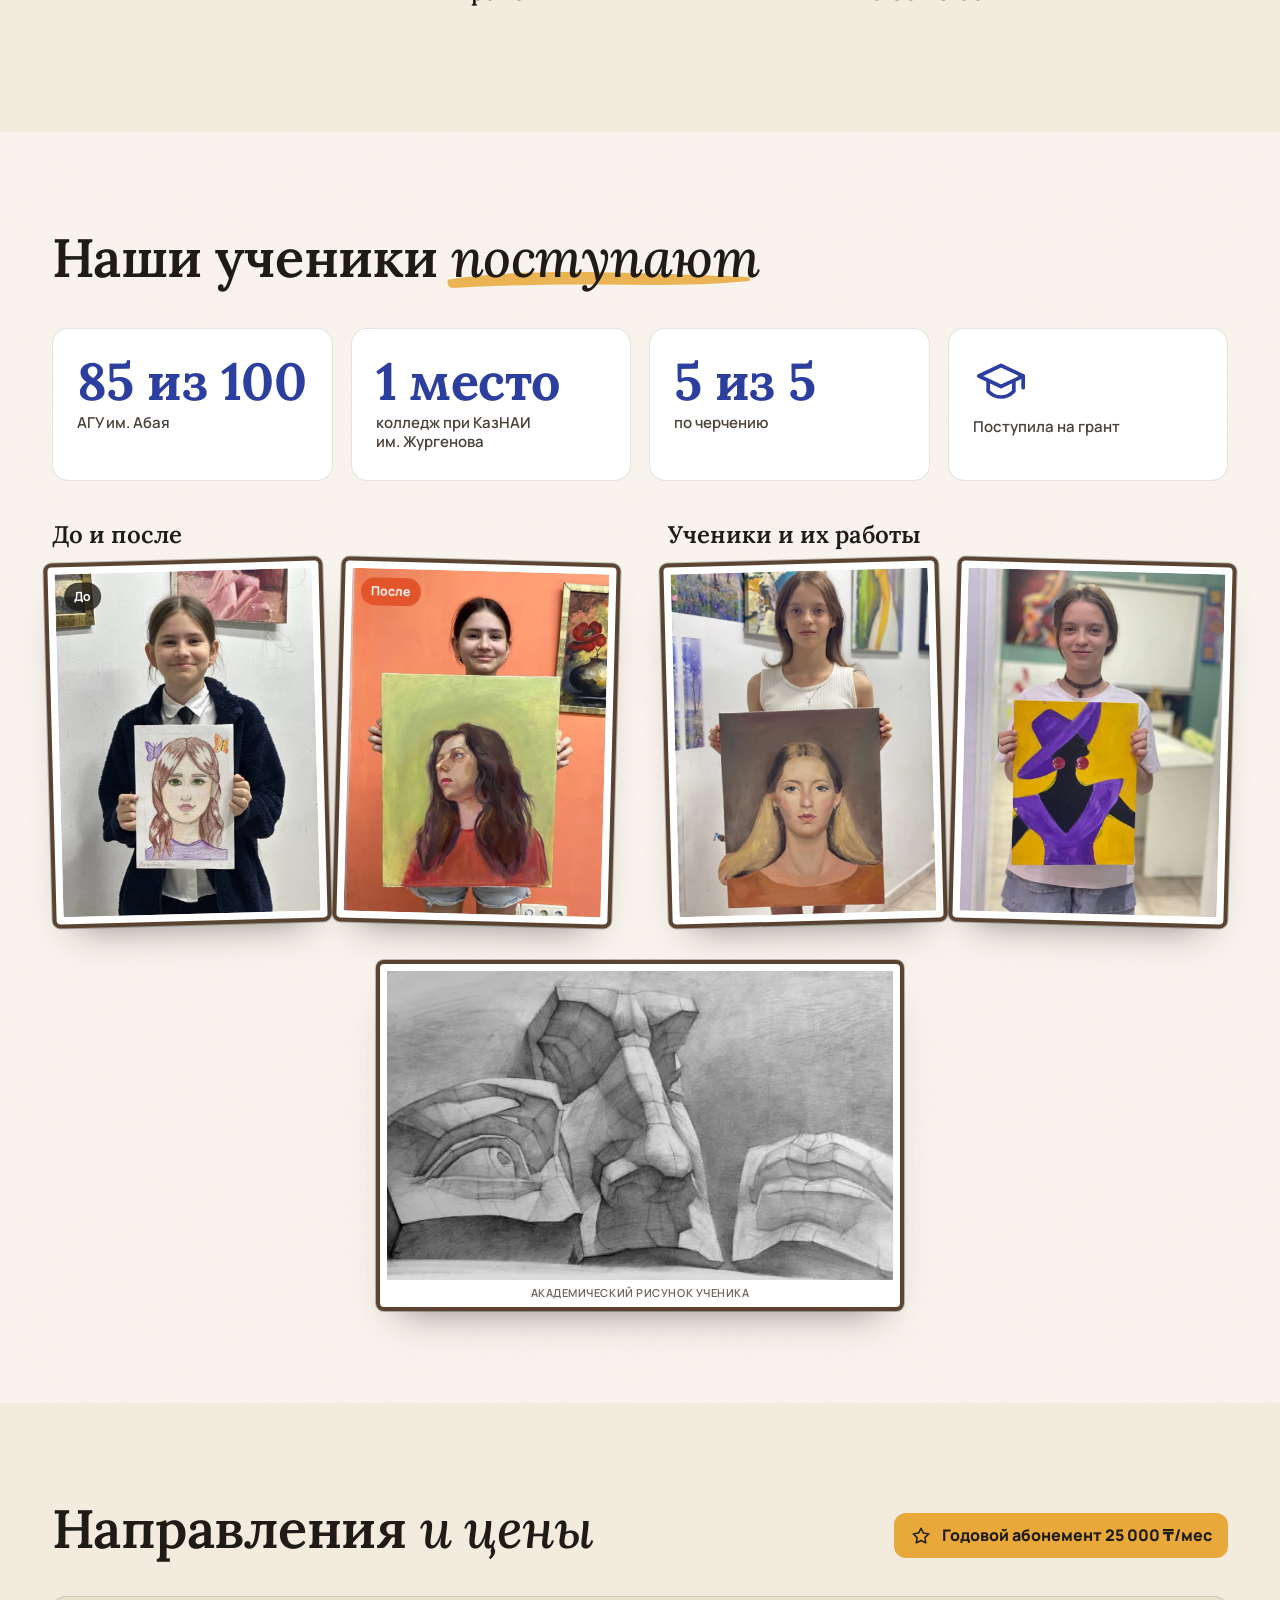
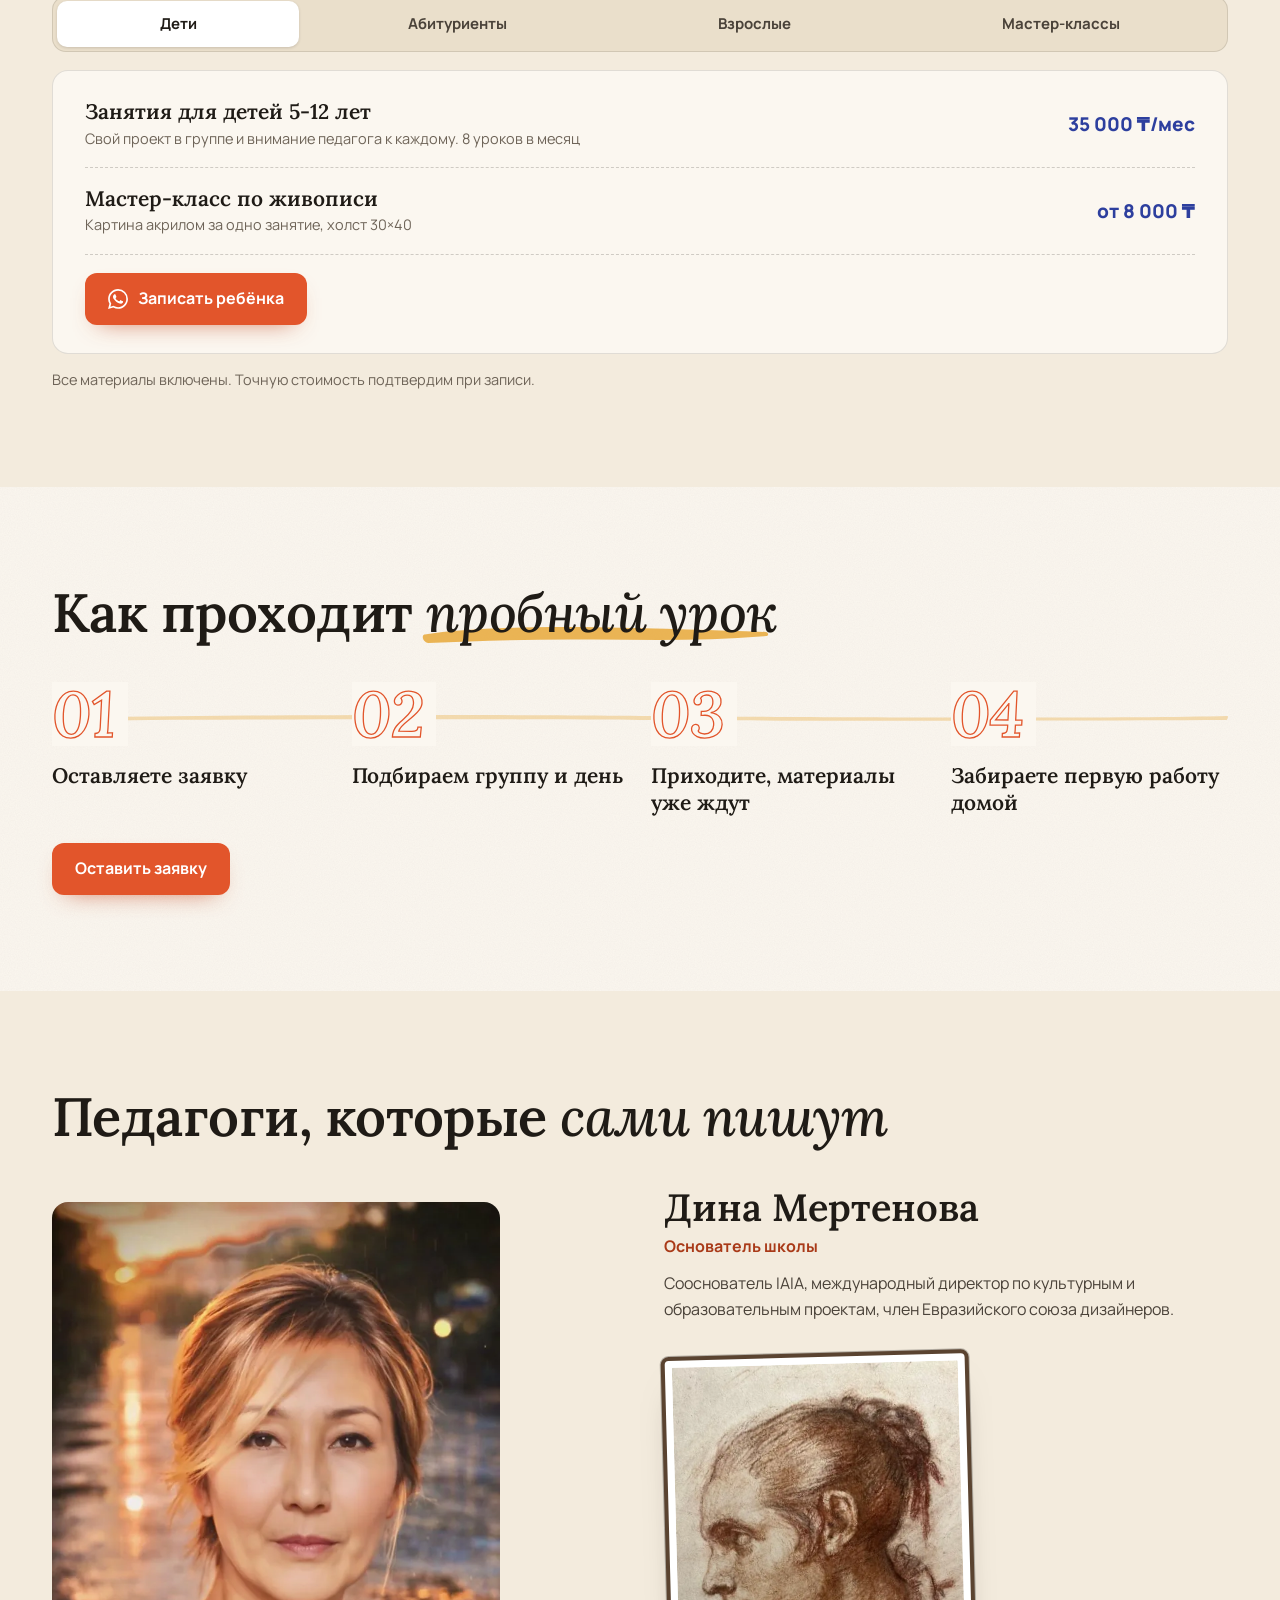
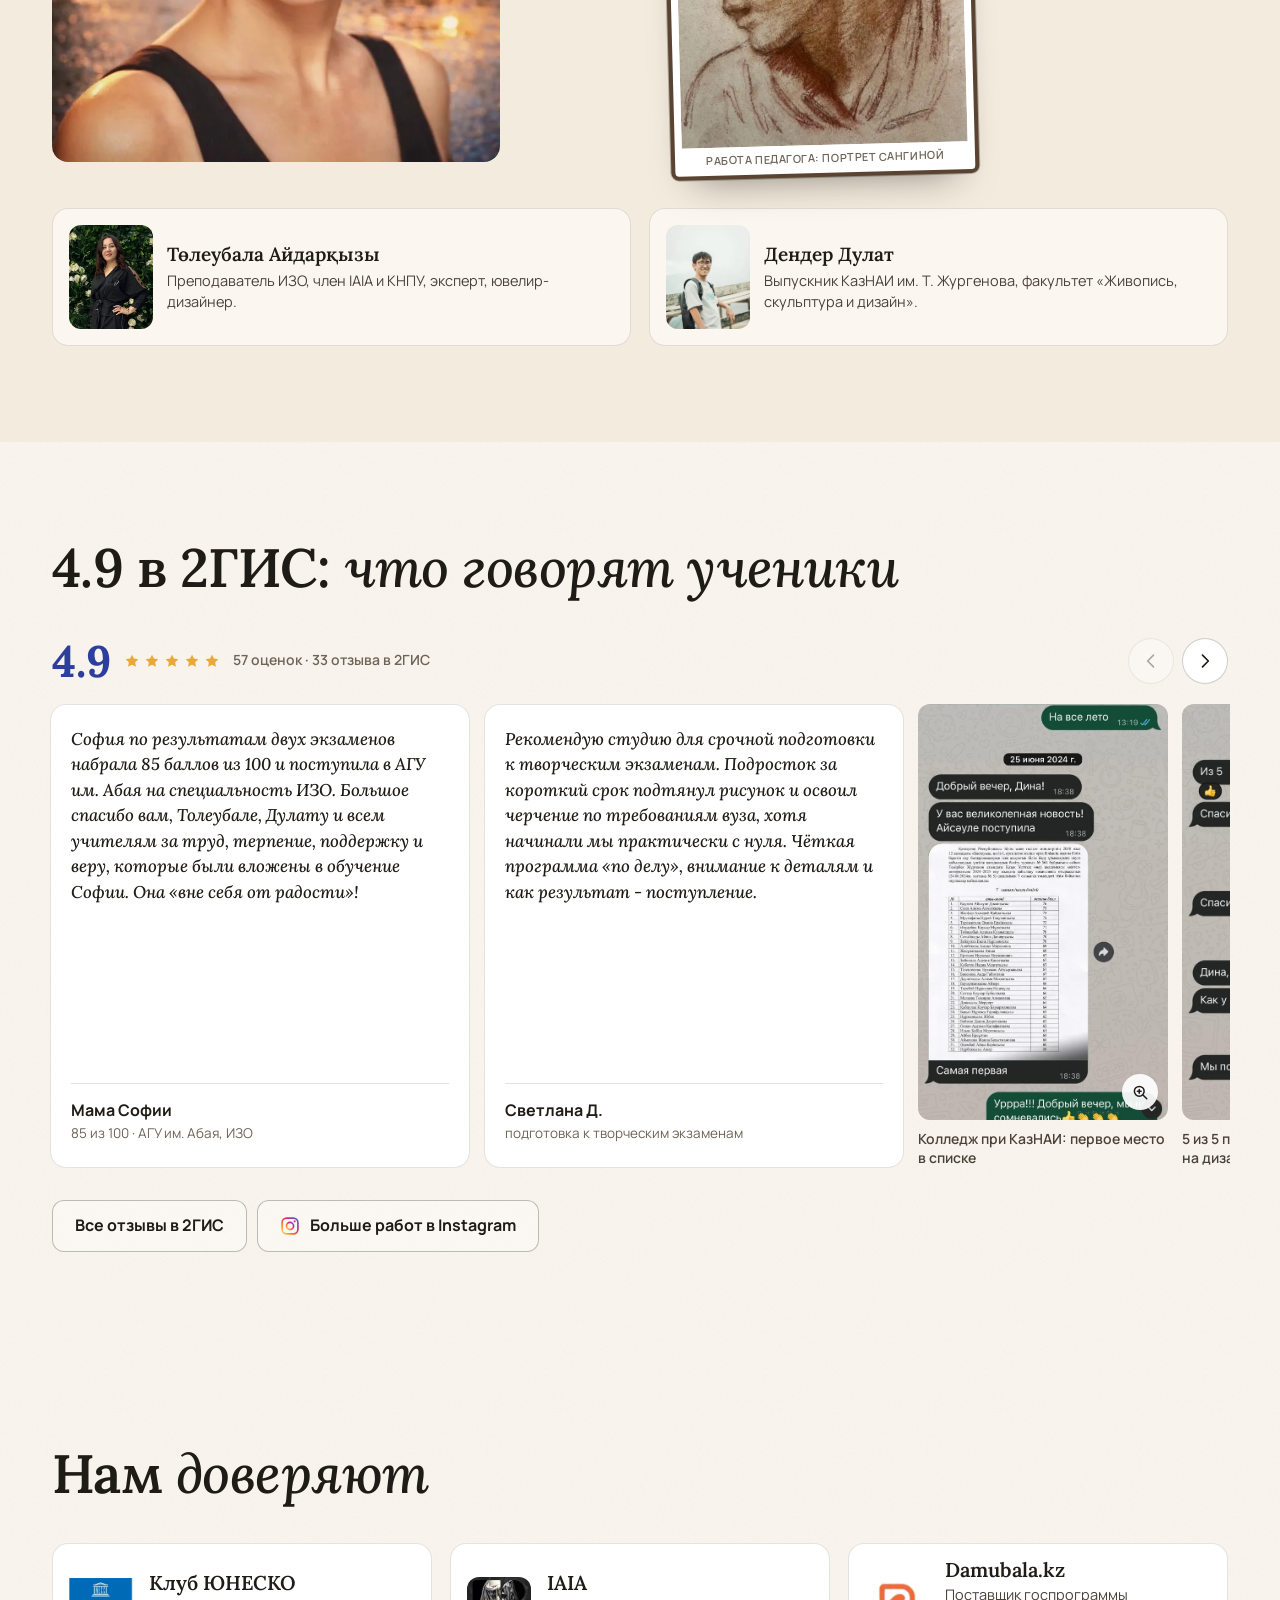
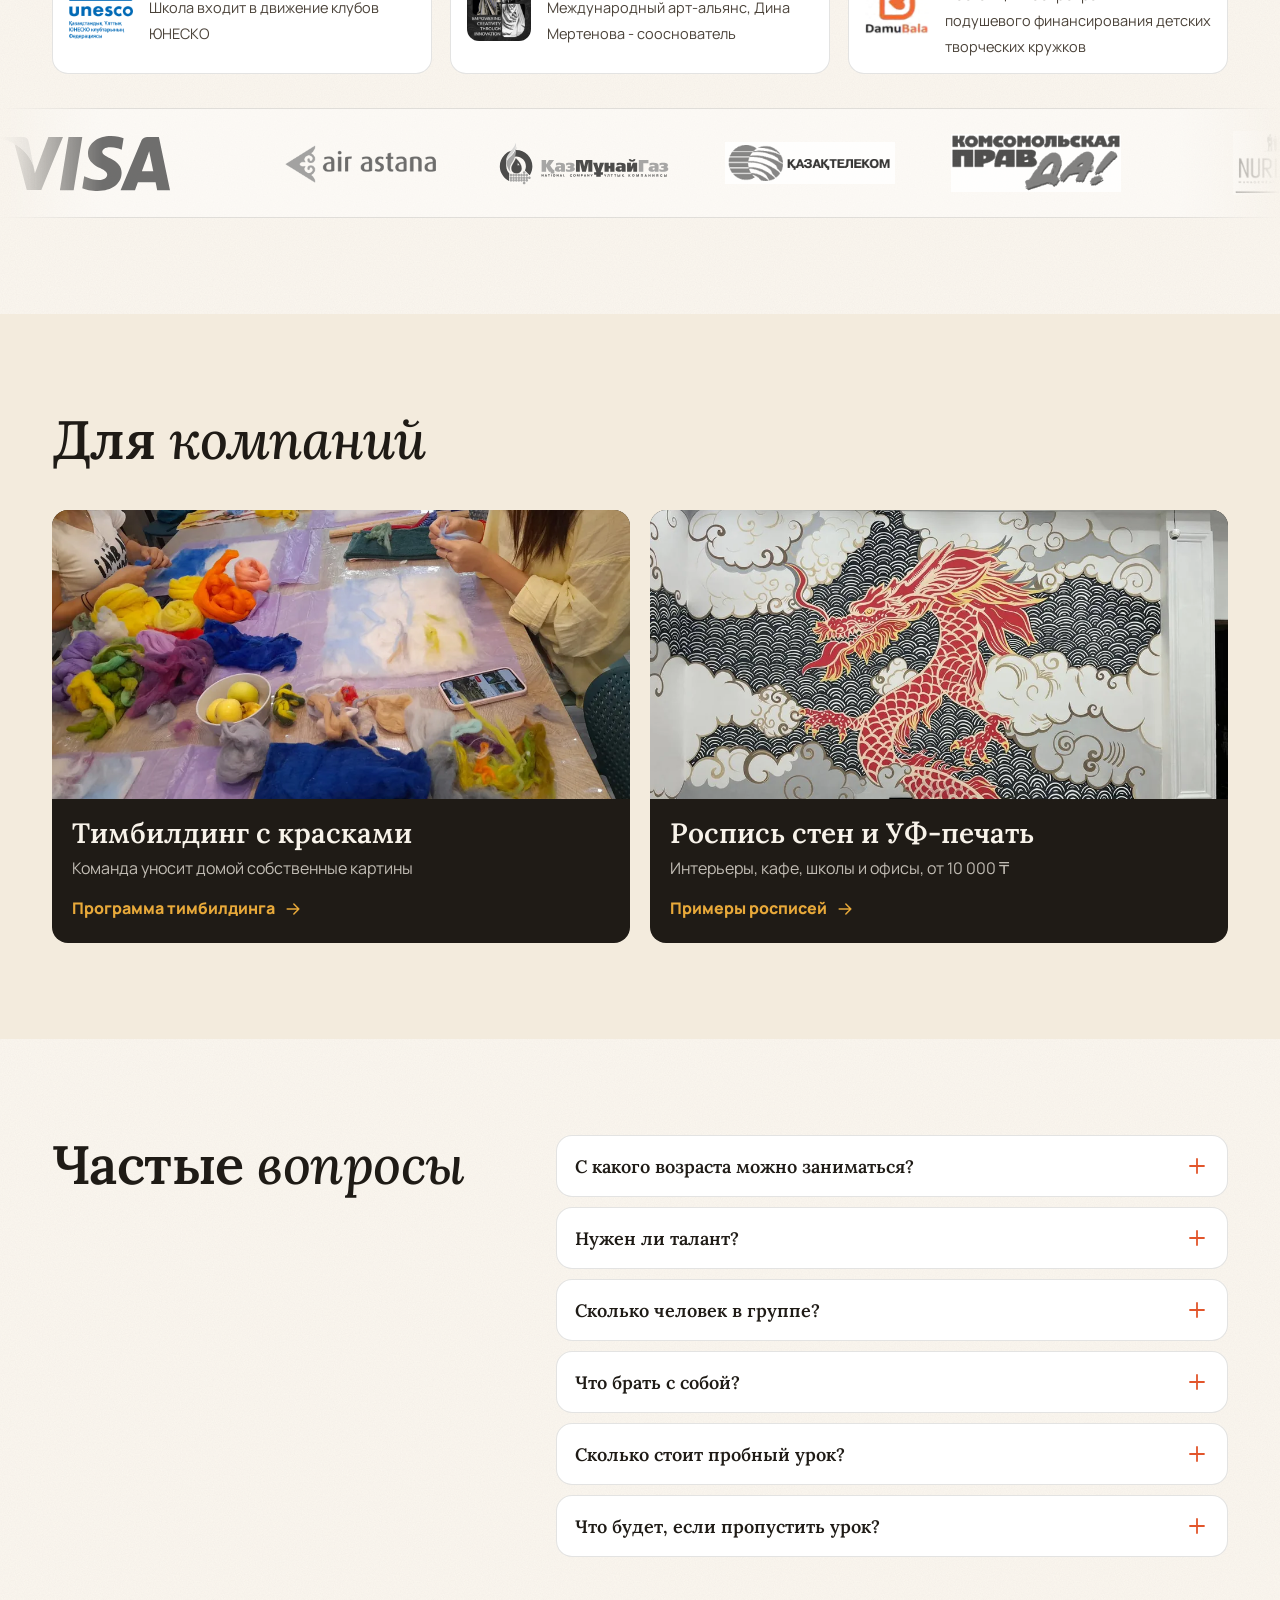
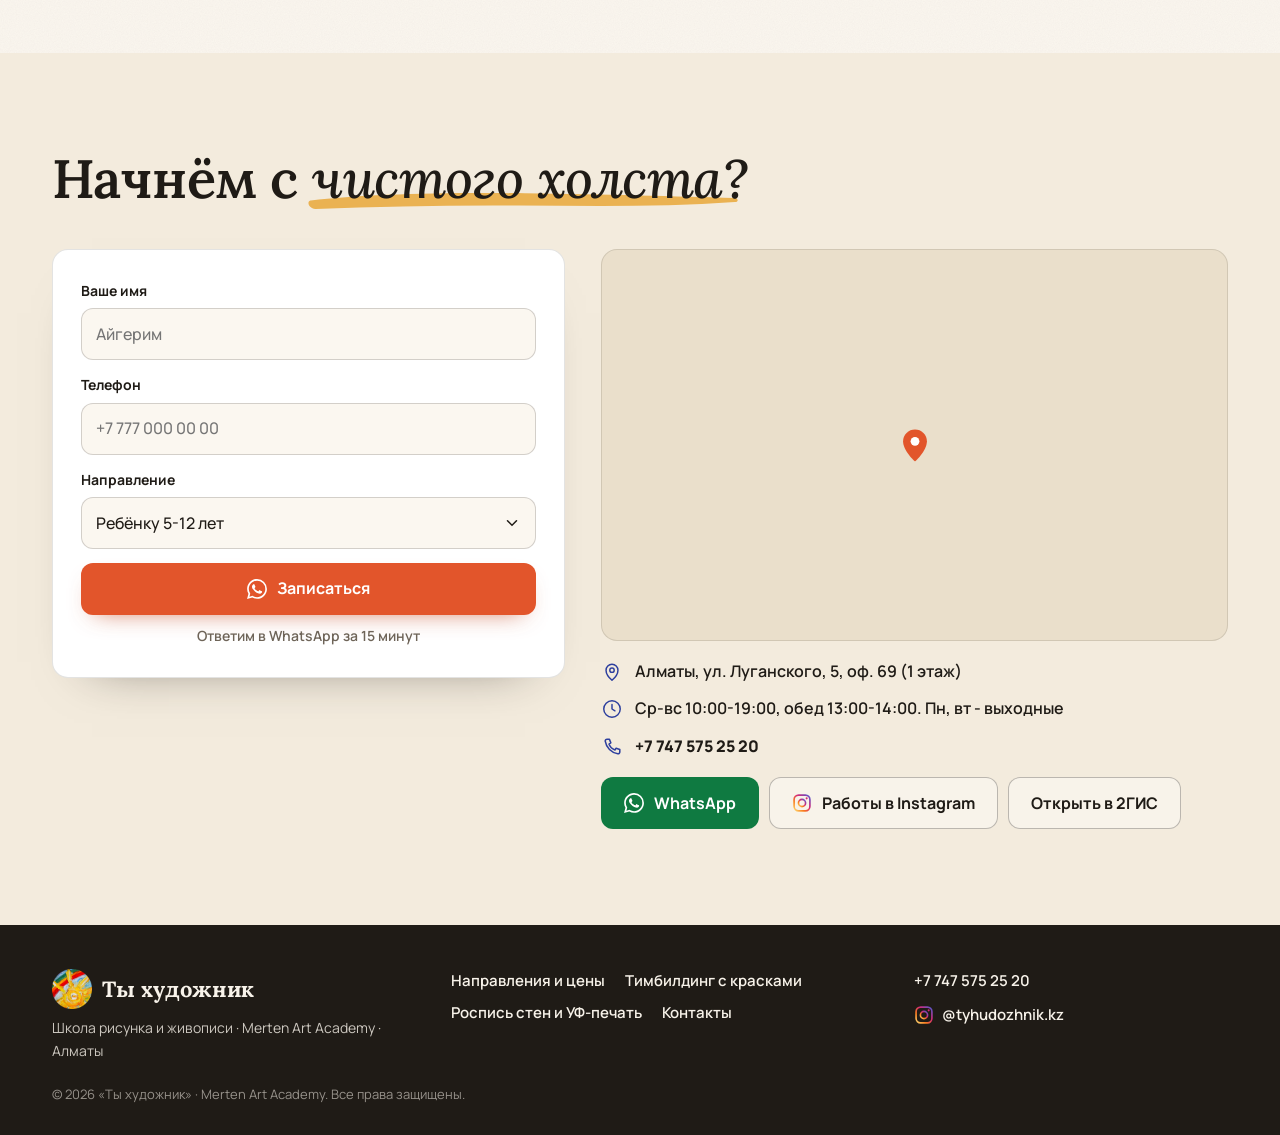
==== commit c2c9169b: "Новый год: гирлянда огней, снежинки, искры, сугроб с ёлками и подарками" ====
--- a/index.html
+++ b/index.html
@@ -43,7 +43,7 @@
   <link rel="preconnect" href="https://fonts.gstatic.com" crossorigin>
   <link href="https://fonts.googleapis.com/css2?family=Lora:ital,wght@0,500;0,600;0,700;1,500;1,600&family=Manrope:wght@400;500;600;700;800&family=Onest:wght@400;500;600;700;800&display=swap" rel="stylesheet">
   <link rel="preload" as="image" href="assets/hero-girl.webp" fetchpriority="high">
-  <link rel="stylesheet" href="styles.css?v=20261126-2">
+  <link rel="stylesheet" href="styles.css?v=20261126-3">
   <script type="application/ld+json">
   {
     "@context": "https://schema.org",
@@ -121,6 +121,10 @@
     <radialGradient id="ballHi" cx=".32" cy=".3" r=".75"><stop offset="0" stop-color="#fff" stop-opacity=".85"/><stop offset=".35" stop-color="#fff" stop-opacity=".12"/><stop offset="1" stop-color="#000" stop-opacity=".28"/></radialGradient>
     <symbol id="fir-branch" viewBox="-20 -30 270 140" overflow="visible"><g fill="none"><path d="M-6.5 6.1L-2.7 29.0M-6.5 6.1L13.1 -6.3M0.4 6.5L7.6 30.4M0.4 6.5L22.7 -4.8M7.4 6.9L9.9 30.1M7.4 6.9L25.1 -8.3M14.3 7.5L14.9 29.3M14.3 7.5L33.5 -2.9M21.3 8.1L26.8 33.6M21.3 8.1L43.2 -5.9M28.3 8.9L33.1 29.4M28.3 8.9L47.3 -0.1M35.2 9.8L37.6 33.5M35.2 9.8L56.6 -0.7M42.2 10.8L43.6 34.1M42.2 10.8L61.3 -2.6M49.1 11.9L50.7 32.0M49.1 11.9L66.2 1.1M56.1 13.1L55.2 36.1M56.1 13.1L76.4 2.2M63.0 14.4L63.1 36.6M63.0 14.4L83.1 4.9M70.0 15.8L73.1 37.8M70.0 15.8L89.5 5.1M77.0 17.3L77.5 36.8M77.0 17.3L94.3 8.4M83.9 18.9L86.0 36.9M83.9 18.9L99.9 10.4M90.9 20.7L92.9 42.8M90.9 20.7L111.5 12.4M97.8 22.5L98.2 44.3M97.8 22.5L118.2 14.9M104.8 24.5L105.4 41.5M104.8 24.5L121.2 19.6M111.7 26.5L113.0 43.8M111.7 26.5L128.1 20.9M118.7 28.7L116.8 48.1M118.7 28.7L136.8 21.6M125.7 31.0L121.4 50.1M125.7 31.0L143.6 23.1M132.6 33.4L132.8 51.7M132.6 33.4L150.6 30.1M139.6 35.8L139.8 50.2M139.6 35.8L153.7 33.1M146.5 38.4L143.1 57.1M146.5 38.4L165.1 35.1M153.5 41.1L149.8 54.7M153.5 41.1L166.3 35.5M160.4 44.0L158.8 57.3M160.4 44.0L173.7 41.5M167.4 46.9L163.9 64.7M167.4 46.9L185.4 44.4M174.3 49.9L168.9 67.0M174.3 49.9L191.5 44.8M181.3 53.0L177.7 68.9M181.3 53.0L196.8 48.2M188.3 56.3L182.7 72.5M188.3 56.3L204.6 51.3M195.2 59.6L192.6 73.3M195.2 59.6L209.1 58.9M202.2 63.1L196.7 76.5M202.2 63.1L216.5 60.7M209.1 66.7L207.0 78.6M209.1 66.7L221.2 65.6M216.1 70.3L210.6 84.2M216.1 70.3L230.9 68.1M223.0 74.1L217.9 86.1M223.0 74.1L235.8 71.1M230.0 78.0L233.6 90.9M230.0 78.0L239.9 68.9" stroke="#2E6B4A" stroke-width="2.6" stroke-linecap="round"/><path d="M-10.0 6.0L-2.9 29.9M-10.0 6.0L9.7 -9.3M-3.0 6.3L0.8 28.9M-3.0 6.3L17.5 -3.9M3.9 6.7L5.3 31.4M3.9 6.7L25.9 -4.5M10.9 7.2L15.1 32.0M10.9 7.2L30.0 -9.3M17.8 7.8L23.1 29.4M17.8 7.8L37.4 -2.8M24.8 8.5L28.4 33.0M24.8 8.5L45.9 -4.5M31.7 9.3L34.5 33.8M31.7 9.3L53.7 -1.7M38.7 10.3L39.1 35.1M38.7 10.3L61.3 -0.1M45.7 11.3L48.7 35.2M45.7 11.3L65.0 -3.0M52.6 12.4L53.6 32.6M52.6 12.4L71.6 5.7M59.6 13.7L61.7 37.7M59.6 13.7L80.5 1.7M66.5 15.1L63.8 38.4M66.5 15.1L87.8 5.1M73.5 16.5L70.3 38.2M73.5 16.5L92.4 5.5M80.4 18.1L80.4 35.8M80.4 18.1L97.3 12.6M87.4 19.8L88.3 37.7M87.4 19.8L104.1 13.3M94.3 21.6L91.2 41.4M94.3 21.6L112.1 12.2M101.3 23.5L98.2 41.7M101.3 23.5L117.5 14.4M108.3 25.5L107.1 42.8M108.3 25.5L124.3 18.9M115.2 27.6L113.4 45.3M115.2 27.6L131.0 19.4M122.2 29.8L122.9 49.0M122.2 29.8L139.4 21.4M129.1 32.1L127.7 49.2M129.1 32.1L145.9 28.8M136.1 34.6L135.7 50.1M136.1 34.6L151.1 30.6M143.0 37.1L141.6 51.5M143.0 37.1L157.4 35.0M150.0 39.8L148.4 54.7M150.0 39.8L164.6 36.3M157.0 42.5L154.4 58.2M157.0 42.5L172.7 40.3M163.9 45.4L162.6 63.0M163.9 45.4L181.4 43.5M170.9 48.4L170.1 63.8M170.9 48.4L185.9 44.6M177.8 51.5L175.6 64.7M177.8 51.5L191.1 49.8M184.8 54.6L183.0 67.9M184.8 54.6L197.5 50.6M191.7 57.9L187.0 73.1M191.7 57.9L207.5 56.1M198.7 61.3L196.8 71.9M198.7 61.3L209.4 60.1M205.7 64.9L199.5 79.4M205.7 64.9L220.7 60.0M212.6 68.5L210.7 79.2M212.6 68.5L223.3 66.3M219.6 72.2L214.8 84.6M219.6 72.2L232.8 71.9M226.5 76.0L222.8 88.9M226.5 76.0L239.9 75.5" stroke="#3F8A5F" stroke-width="2.2" stroke-linecap="round"/><path d="M-10 6Q110 10 230 78" stroke="#5A4330" stroke-width="3" fill="none"/></g></symbol>
     <symbol id="bauble" viewBox="0 0 40 70"><path d="M20 0v23" stroke="#C9A24B" stroke-width="1.4"/><rect x="14.5" y="21" width="11" height="8" rx="2" fill="#D9B45A"/><circle cx="20" cy="47" r="18" fill="currentColor"/><path d="M3.5 44q16.5 9 33 0" stroke="#fff" stroke-opacity=".5" stroke-width="2.2" fill="none"/><circle cx="20" cy="47" r="18" fill="url(#ballHi)"/></symbol>
+    <symbol id="flake" viewBox="-12 -12 24 24"><g stroke="currentColor" stroke-width="1.5" stroke-linecap="round" fill="none"><path id="flA" d="M0 -11V11M0 -7l-3 -3M0 -7l3 -3M0 7l-3 3M0 7l3 3"/><use href="#flA" transform="rotate(60)"/><use href="#flA" transform="rotate(120)"/></g></symbol>
+    <symbol id="spark" viewBox="-10 -10 20 20"><path d="M0 -10C1 -2 2 -1 10 0C2 1 1 2 0 10C-1 2 -2 1 -10 0C-2 -1 -1 -2 0 -10z" fill="currentColor"/></symbol>
+    <symbol id="gift" viewBox="0 0 60 60" overflow="visible"><rect x="4" y="22" width="52" height="38" rx="3" fill="currentColor"/><rect x="0" y="14" width="60" height="12" rx="3" fill="currentColor"/><rect x="0" y="14" width="60" height="12" rx="3" fill="#fff" fill-opacity=".18"/><rect x="25" y="14" width="10" height="46" fill="#F6D98A"/><path d="M30 14C22 2 10 4 14 11s16 3 16 3zM30 14C38 2 50 4 46 11s-16 3-16 3z" fill="none" stroke="#F6D98A" stroke-width="4" stroke-linejoin="round"/><rect x="4" y="26" width="52" height="5" fill="#000" fill-opacity=".14"/></symbol>
+    <symbol id="ny-tree" viewBox="0 0 80 120" overflow="visible"><rect x="35" y="100" width="10" height="16" fill="#5A4330"/><path d="M40 18L14 58h10L6 84h12L0 106h80L62 84h12L56 58h10z" fill="#2E6B4A"/><path d="M40 18L24 58h6L18 84h8L12 106h28z" fill="#3F8A5F"/><g fill="#E2552B"><circle cx="30" cy="66" r="3.4"/><circle cx="54" cy="92" r="3.4"/></g><g fill="#F6D98A"><circle cx="50" cy="52" r="3"/><circle cx="22" cy="96" r="3"/><circle cx="44" cy="78" r="3"/></g><circle cx="62" cy="70" r="3" fill="#7F9BFF"/><path d="M40 4l3.5 7.2 7.9 1.1-5.7 5.6 1.4 7.9L40 22l-7.1 3.8 1.4-7.9-5.7-5.6 7.9-1.1z" fill="#F6D98A"/></symbol>
     <symbol id="i-gift" viewBox="0 0 24 24"><g fill="none" stroke="currentColor" stroke-width="1.6" stroke-linecap="round" stroke-linejoin="round"><rect x="3.5" y="8.5" width="17" height="4" rx="1"/><path d="M5 12.5v8h14v-8M12 8.5v12M12 8.5c-1.5-3.5-5.5-4.5-6-2s3 2 6 2zm0 0c1.5-3.5 5.5-4.5 6-2s-3 2-6 2z"/></g></symbol>
     <symbol id="i-pin-nail" viewBox="0 0 24 24"><circle cx="12" cy="12" r="3.2" fill="currentColor"/></symbol>
   </defs>
@@ -234,9 +238,12 @@
   <section class="section ny" id="novyj-god" data-until="2027-01-08T00:00:00+05:00" aria-labelledby="nyTitle">
     <div class="ny-snow" aria-hidden="true"></div>
     <div class="ny-garland" aria-hidden="true"><svg viewBox="-20 -30 270 140"><g><use href="#fir-branch"/><use class="bb" href="#bauble" x="52" y="22" width="26" height="46" style="color:#E2552B;animation-delay:0s"/><use class="bb" href="#bauble" x="150" y="46" width="26" height="46" style="color:#E8B44F;animation-delay:-0.8s"/></g></svg><svg viewBox="-20 -30 270 140"><g transform="translate(250 0) scale(-1 1)"><use href="#fir-branch"/><use class="bb" href="#bauble" x="80" y="28" width="26" height="46" style="color:#3D5BD9;animation-delay:-0.4s"/><use class="bb" href="#bauble" x="176" y="58" width="26" height="46" style="color:#E2552B;animation-delay:-1.2s"/></g></svg><svg viewBox="-20 -30 270 140"><g><use href="#fir-branch"/><use class="bb" href="#bauble" x="70" y="26" width="26" height="46" style="color:#E8B44F;animation-delay:-0.6s"/><use class="bb" href="#bauble" x="160" y="50" width="26" height="46" style="color:#E2552B;animation-delay:-1.5s"/></g></svg><svg viewBox="-20 -30 270 140"><g transform="translate(250 0) scale(-1 1)"><use href="#fir-branch"/><use class="bb" href="#bauble" x="60" y="24" width="26" height="46" style="color:#E2552B;animation-delay:-0.2s"/><use class="bb" href="#bauble" x="150" y="46" width="26" height="46" style="color:#3D5BD9;animation-delay:-1s"/></g></svg></div>
+    <div class="ny-lights" aria-hidden="true"><i></i><i></i><i></i><i></i><i></i><i></i><i></i><i></i><i></i><i></i><i></i><i></i><i></i><i></i><i></i><i></i><i></i><i></i><i></i><i></i><i></i><i></i><i></i><i></i><i></i><i></i><i></i><i></i><i></i><i></i><i></i><i></i><i></i><i></i><i></i><i></i><i></i><i></i><i></i><i></i><i></i><i></i><i></i><i></i></div>
+    <div class="ny-flakes" aria-hidden="true"><svg class="fl" style="left:3%;top:18%;width:26px;height:26px;animation-delay:0s"><use href="#flake"/></svg><svg class="fl" style="left:92%;top:14%;width:34px;height:34px;animation-delay:-3s"><use href="#flake"/></svg><svg class="fl" style="left:6%;top:46%;width:20px;height:20px;animation-delay:-6s"><use href="#flake"/></svg><svg class="fl" style="left:95%;top:40%;width:22px;height:22px;animation-delay:-9s"><use href="#flake"/></svg><svg class="fl" style="left:2%;top:72%;width:30px;height:30px;animation-delay:-2s"><use href="#flake"/></svg><svg class="fl" style="left:90%;top:66%;width:26px;height:26px;animation-delay:-5s"><use href="#flake"/></svg><svg class="fl" style="left:48%;top:8%;width:16px;height:16px;animation-delay:-7s"><use href="#flake"/></svg><svg class="fl" style="left:70%;top:30%;width:14px;height:14px;animation-delay:-4s"><use href="#flake"/></svg><svg class="fl" style="left:25%;top:58%;width:14px;height:14px;animation-delay:-8s"><use href="#flake"/></svg></div>
     <div class="wrap">
       <p class="kicker" data-i18n="ny.kick">Новый год в «Ты художник»</p>
       <h2 class="h2" id="nyTitle" data-i18n="ny.t">Нарисуйте свой <em>Новый год</em></h2>
+      <div class="ny-sparks" aria-hidden="true"><svg style="left:0;top:6px;width:22px;height:22px"><use href="#spark"/></svg><svg style="left:28px;top:-10px;width:10px;height:10px;animation-delay:-.7s"><use href="#spark"/></svg><svg style="left:52px;top:14px;width:15px;height:15px;animation-delay:-1.4s"><use href="#spark"/></svg></div>
       <p class="ny-lead" data-i18n="ny.lead">Три праздничных формата: мастер-класс для детей и взрослых, творческий корпоратив и подарочный сертификат.</p>
 
       <article class="ny-cert-card" id="ng-sertifikat" aria-labelledby="ngCertT">
@@ -326,6 +333,11 @@
           </div>
         </article>
       </div>
+    </div>
+    <div class="ny-bottom" aria-hidden="true">
+      <svg class="ny-drift" viewBox="0 0 1440 90" preserveAspectRatio="none"><path d="M0 52C120 22 220 30 330 46s210 26 330 4 230-40 360-22 250 40 420 10V90H0z" fill="#DCE3F7" fill-opacity=".55"/><path d="M0 66C140 44 260 52 380 62s240 18 380 0 260-30 380-14 200 22 300 8V90H0z" fill="#FBF7F0"/></svg>
+      <div class="ny-pile ny-pile-l"><svg class="ny-tr" viewBox="0 0 80 120"><use href="#ny-tree"/></svg><svg class="gf g1" viewBox="0 0 60 60" style="color:#E2552B"><use href="#gift"/></svg><svg class="gf g2" viewBox="0 0 60 60" style="color:#3D5BD9"><use href="#gift"/></svg></div>
+      <div class="ny-pile ny-pile-r"><svg class="gf g3" viewBox="0 0 60 60" style="color:#2E6B4A"><use href="#gift"/></svg><svg class="gf g1" viewBox="0 0 60 60" style="color:#C9A24B"><use href="#gift"/></svg><svg class="ny-tr" viewBox="0 0 80 120"><use href="#ny-tree"/></svg><svg class="gf g2" viewBox="0 0 60 60" style="color:#E2552B"><use href="#gift"/></svg></div>
     </div>
   </section>
 
@@ -754,6 +766,6 @@
   <img id="lbImg" alt="">
 </div>
 
-<script src="script.js?v=20261126-2" defer></script>
+<script src="script.js?v=20261126-3" defer></script>
 </body>
 </html>
--- a/styles.css
+++ b/styles.css
@@ -843,3 +843,59 @@
 .cert-fir { position: absolute; z-index: 2; width: min(60%, 270px); height: auto; top: -10px; left: 2%; overflow: visible; transform: rotate(-8deg); pointer-events: none; filter: drop-shadow(0 8px 10px rgba(0, 0, 0, .35)); }
 .cert { background-image: radial-gradient(circle at 12% 80%, rgba(201, 162, 75, .18) 0 3px, transparent 4px), radial-gradient(circle at 88% 85%, rgba(201, 162, 75, .18) 0 3px, transparent 4px), linear-gradient(135deg, #FFF8E6 0%, #F7E7C0 55%, #EFD9A4 100%); }
 
+
+/* ---------- Новый год: гирлянда огней, снежинки, подарки (26.11.2026) ---------- */
+.ny { padding-bottom: 150px; }
+.ny-lights {
+  position: absolute; top: 4px; left: 0; right: 0; height: 44px; display: flex; overflow: hidden; pointer-events: none;
+  background: url("data:image/svg+xml,%3Csvg xmlns='http://www.w3.org/2000/svg' width='56' height='44'%3E%3Cpath d='M0 6Q28 30 56 6' fill='none' stroke='%23131B42' stroke-width='2'/%3E%3C/svg%3E") repeat-x;
+}
+.ny-lights i { flex: 0 0 56px; position: relative; }
+.ny-lights i::before { content: ""; position: absolute; left: 50%; top: 15px; width: 4px; height: 5px; margin-left: -2px; background: #3B3B44; border-radius: 1px; }
+.ny-lights i::after { content: ""; position: absolute; left: 50%; top: 19px; width: 9px; height: 13px; margin-left: -4.5px; border-radius: 50% 50% 50% 50% / 40% 40% 60% 60%; background: var(--c); box-shadow: 0 0 10px 3px var(--c); }
+.ny-lights i:nth-child(4n+1) { --c: #FF6B4A; }
+.ny-lights i:nth-child(4n+2) { --c: #FFD66B; }
+.ny-lights i:nth-child(4n+3) { --c: #7FD38F; }
+.ny-lights i:nth-child(4n+4) { --c: #8FA8FF; }
+.ny-garland { z-index: 1; }
+.ny-flakes { position: absolute; inset: 0; pointer-events: none; }
+.ny-flakes .fl { position: absolute; color: #DCE3F7; opacity: .4; }
+.ny-flakes .fl:nth-child(n+7) { display: none; }
+.ny-sparks { position: relative; height: 0; top: -58px; margin-left: min(70%, 520px); }
+.ny-sparks svg { position: absolute; color: #F6D98A; }
+.ny-bottom { position: absolute; left: 0; right: 0; bottom: 0; height: 130px; pointer-events: none; }
+.ny-drift { position: absolute; left: 0; bottom: -1px; width: 100%; height: 70px; }
+.ny-pile { position: absolute; bottom: 22px; display: flex; align-items: flex-end; }
+.ny-pile-l { left: 3%; }
+.ny-pile-r { right: 3%; }
+.ny-pile-r .g3, .ny-pile-r .ny-tr { display: none; }
+.ny-tr { width: 66px; height: 99px; margin: 0 -6px; filter: drop-shadow(0 6px 6px rgba(0, 0, 0, .25)); }
+.gf { overflow: visible; margin: 0 -2px; filter: drop-shadow(0 6px 6px rgba(0, 0, 0, .25)); }
+.gf.g1 { width: 46px; height: 46px; }
+.gf.g2 { width: 34px; height: 34px; transform: rotate(-6deg); }
+.gf.g3 { width: 40px; height: 40px; transform: rotate(5deg); }
+@media (min-width: 860px) {
+  .ny { padding-bottom: 190px; }
+  .ny-flakes .fl:nth-child(n+7) { display: block; }
+  .ny-flakes .fl { opacity: .5; }
+  .ny-bottom { height: 170px; }
+  .ny-drift { height: 90px; }
+  .ny-pile { bottom: 30px; }
+  .ny-pile-l { left: 6%; } .ny-pile-r { right: 6%; }
+  .ny-pile-r .g3, .ny-pile-r .ny-tr { display: block; }
+  .ny-tr { width: 92px; height: 138px; }
+  .gf.g1 { width: 62px; height: 62px; } .gf.g2 { width: 46px; height: 46px; } .gf.g3 { width: 54px; height: 54px; }
+}
+@media (prefers-reduced-motion: no-preference) {
+  .ny-lights i::after { animation: nyBulb 2.4s ease-in-out infinite; }
+  .ny-lights i:nth-child(3n+2)::after { animation-delay: -.8s; }
+  .ny-lights i:nth-child(3n)::after { animation-delay: -1.6s; }
+  .ny-flakes .fl { animation: nyFlake 14s linear infinite; }
+  .ny-sparks svg { animation: nySpark 2.2s ease-in-out infinite; }
+  .ny-tr { animation: nyTree 5s ease-in-out infinite; transform-origin: 50% 100%; }
+}
+@keyframes nyBulb { 0%, 100% { opacity: 1; } 50% { opacity: .3; } }
+@keyframes nyFlake { from { transform: translateY(-8px) rotate(0deg); } 50% { transform: translateY(8px) rotate(180deg); } to { transform: translateY(-8px) rotate(360deg); } }
+@keyframes nySpark { 0%, 100% { transform: scale(.4) rotate(0deg); opacity: .3; } 50% { transform: scale(1) rotate(45deg); opacity: 1; } }
+@keyframes nyTree { 0%, 100% { transform: rotate(-1.5deg); } 50% { transform: rotate(1.5deg); } }
+@media (min-width: 1100px) { .ny-sparks { margin-left: 720px; top: -70px; } .ny-sparks svg { transform-origin: center; } }
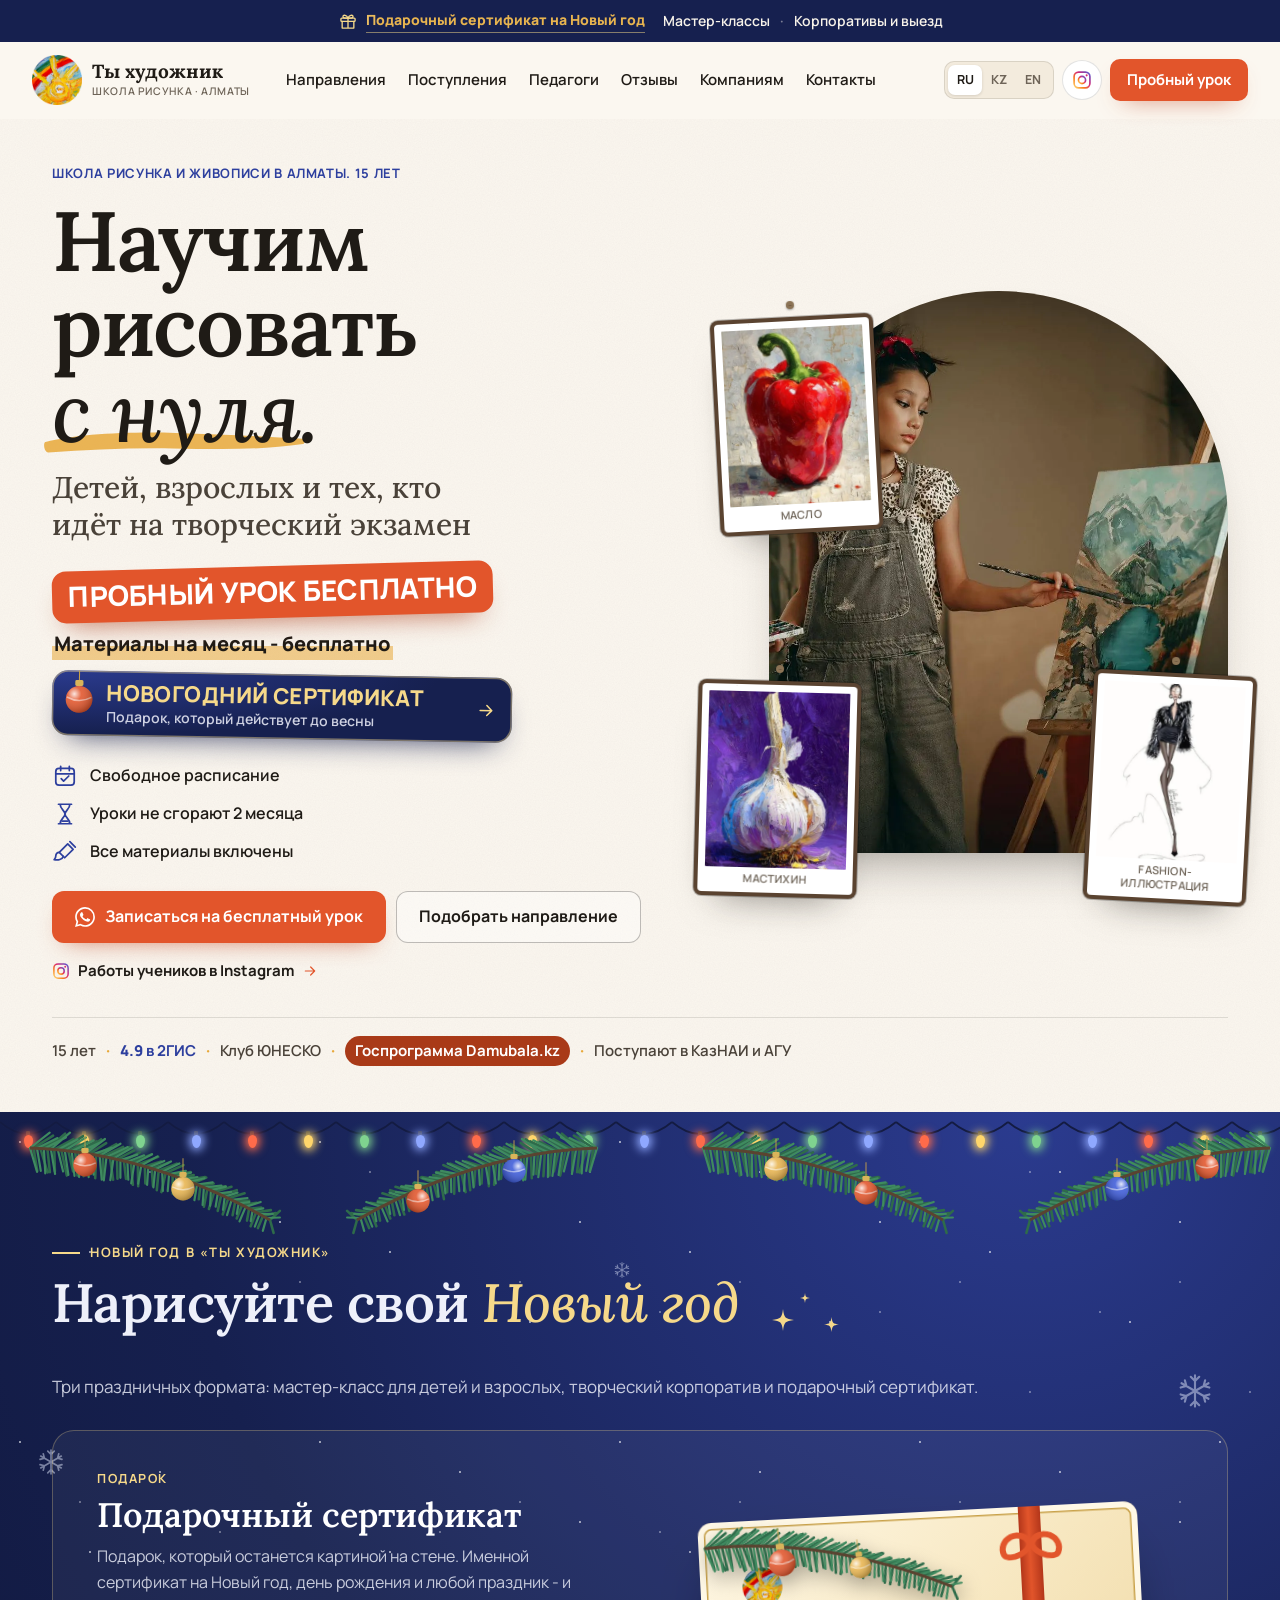
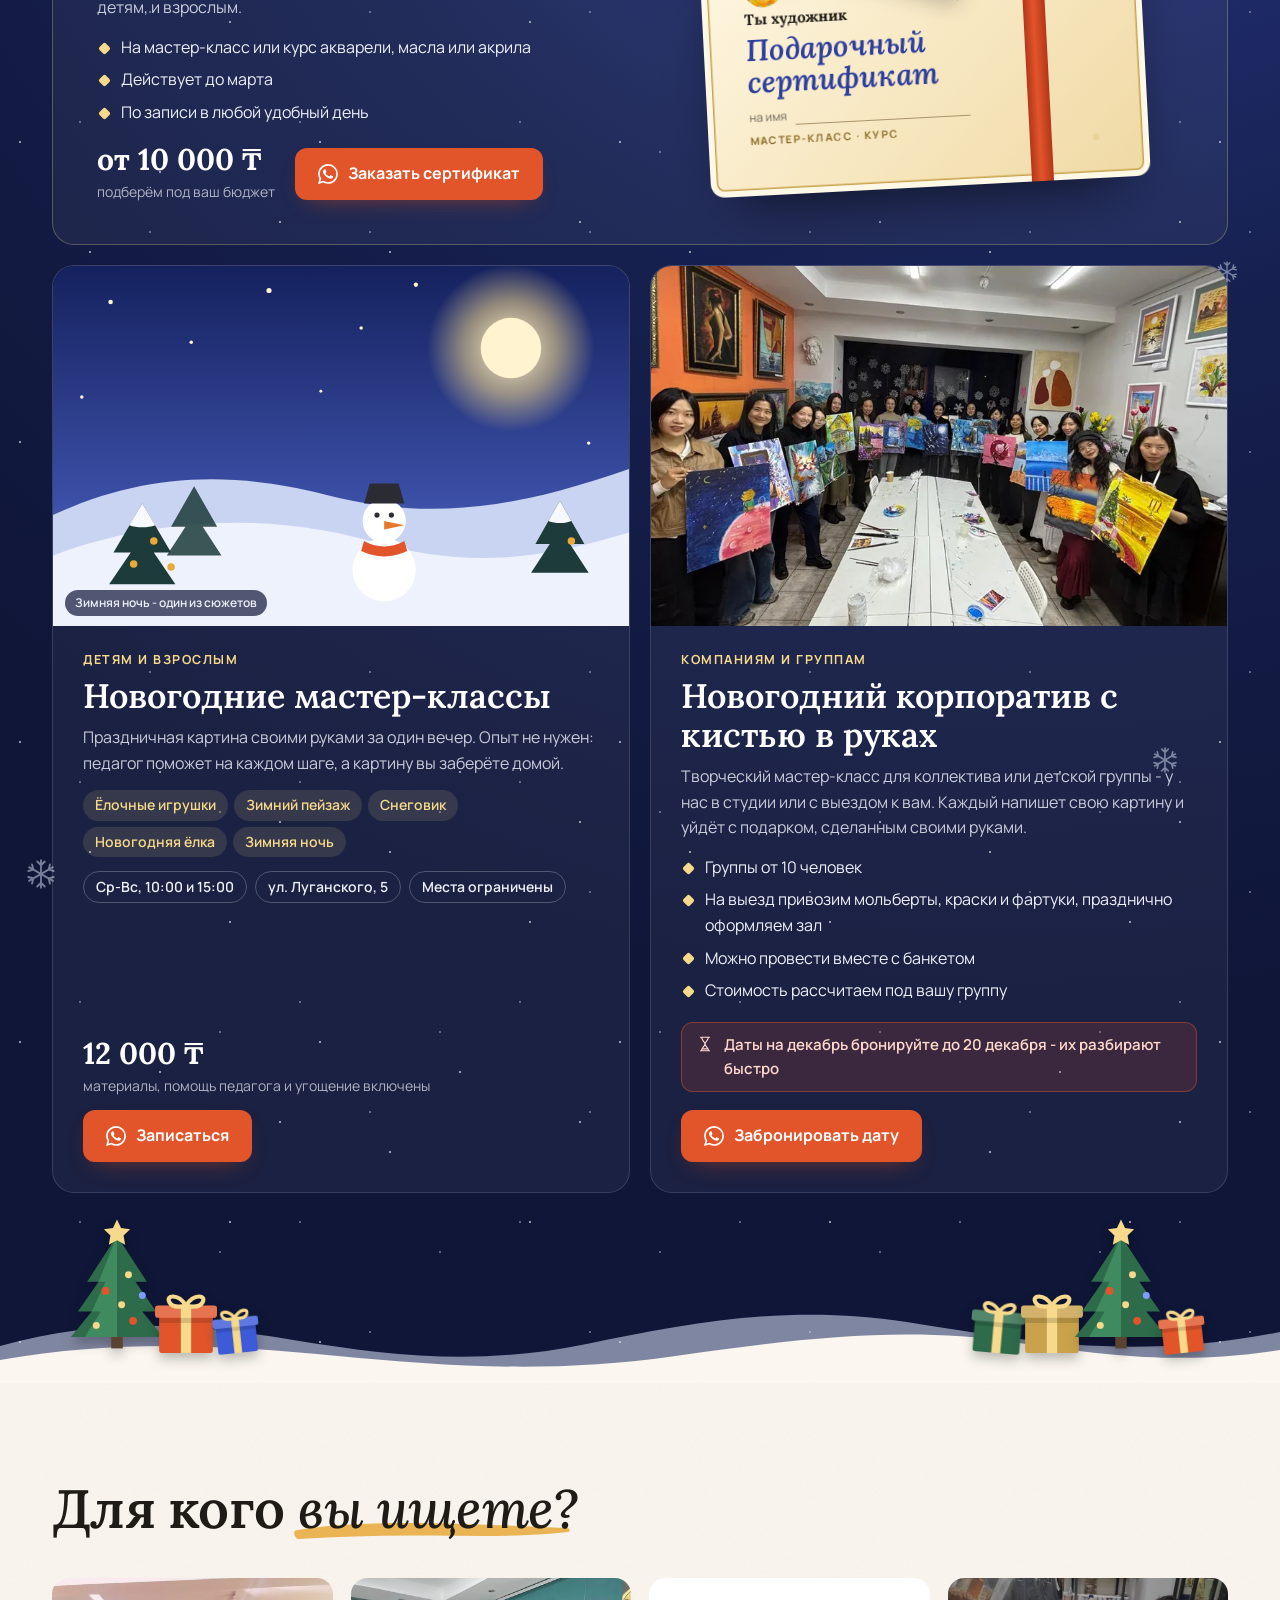
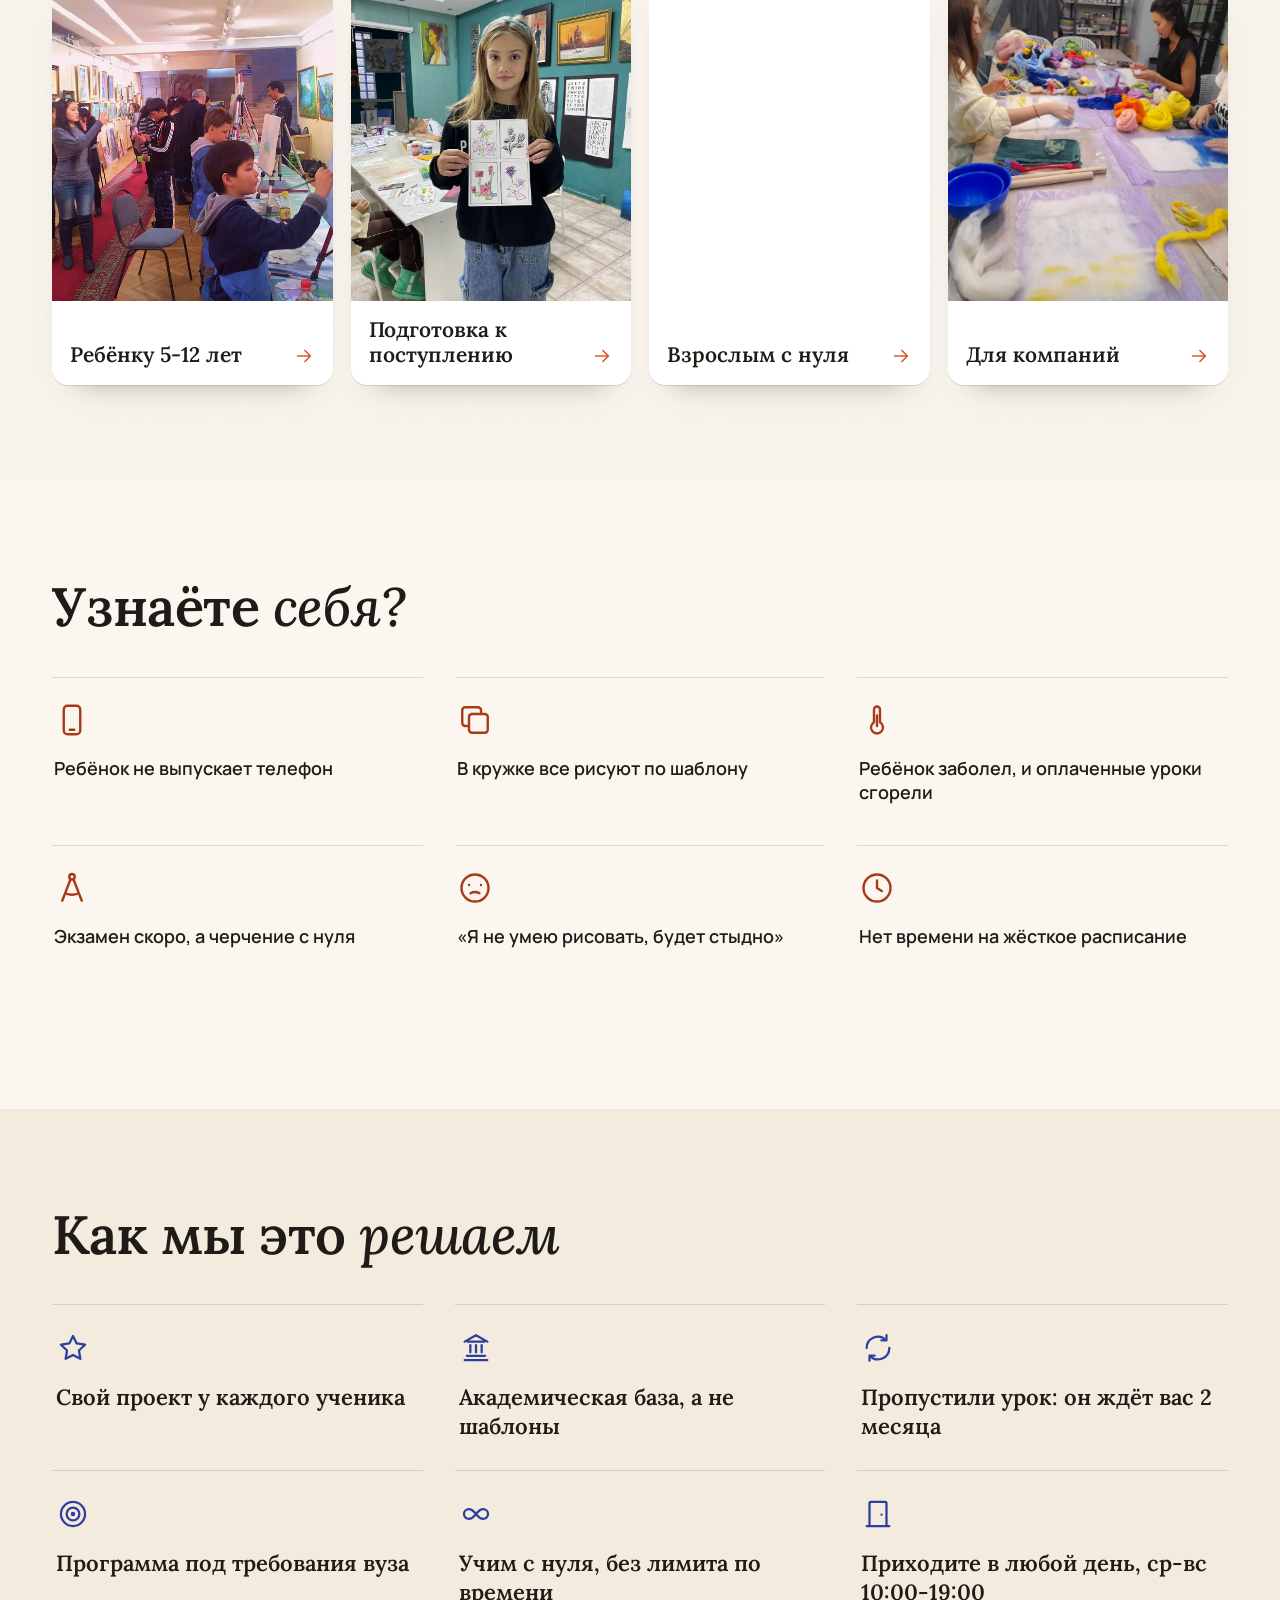
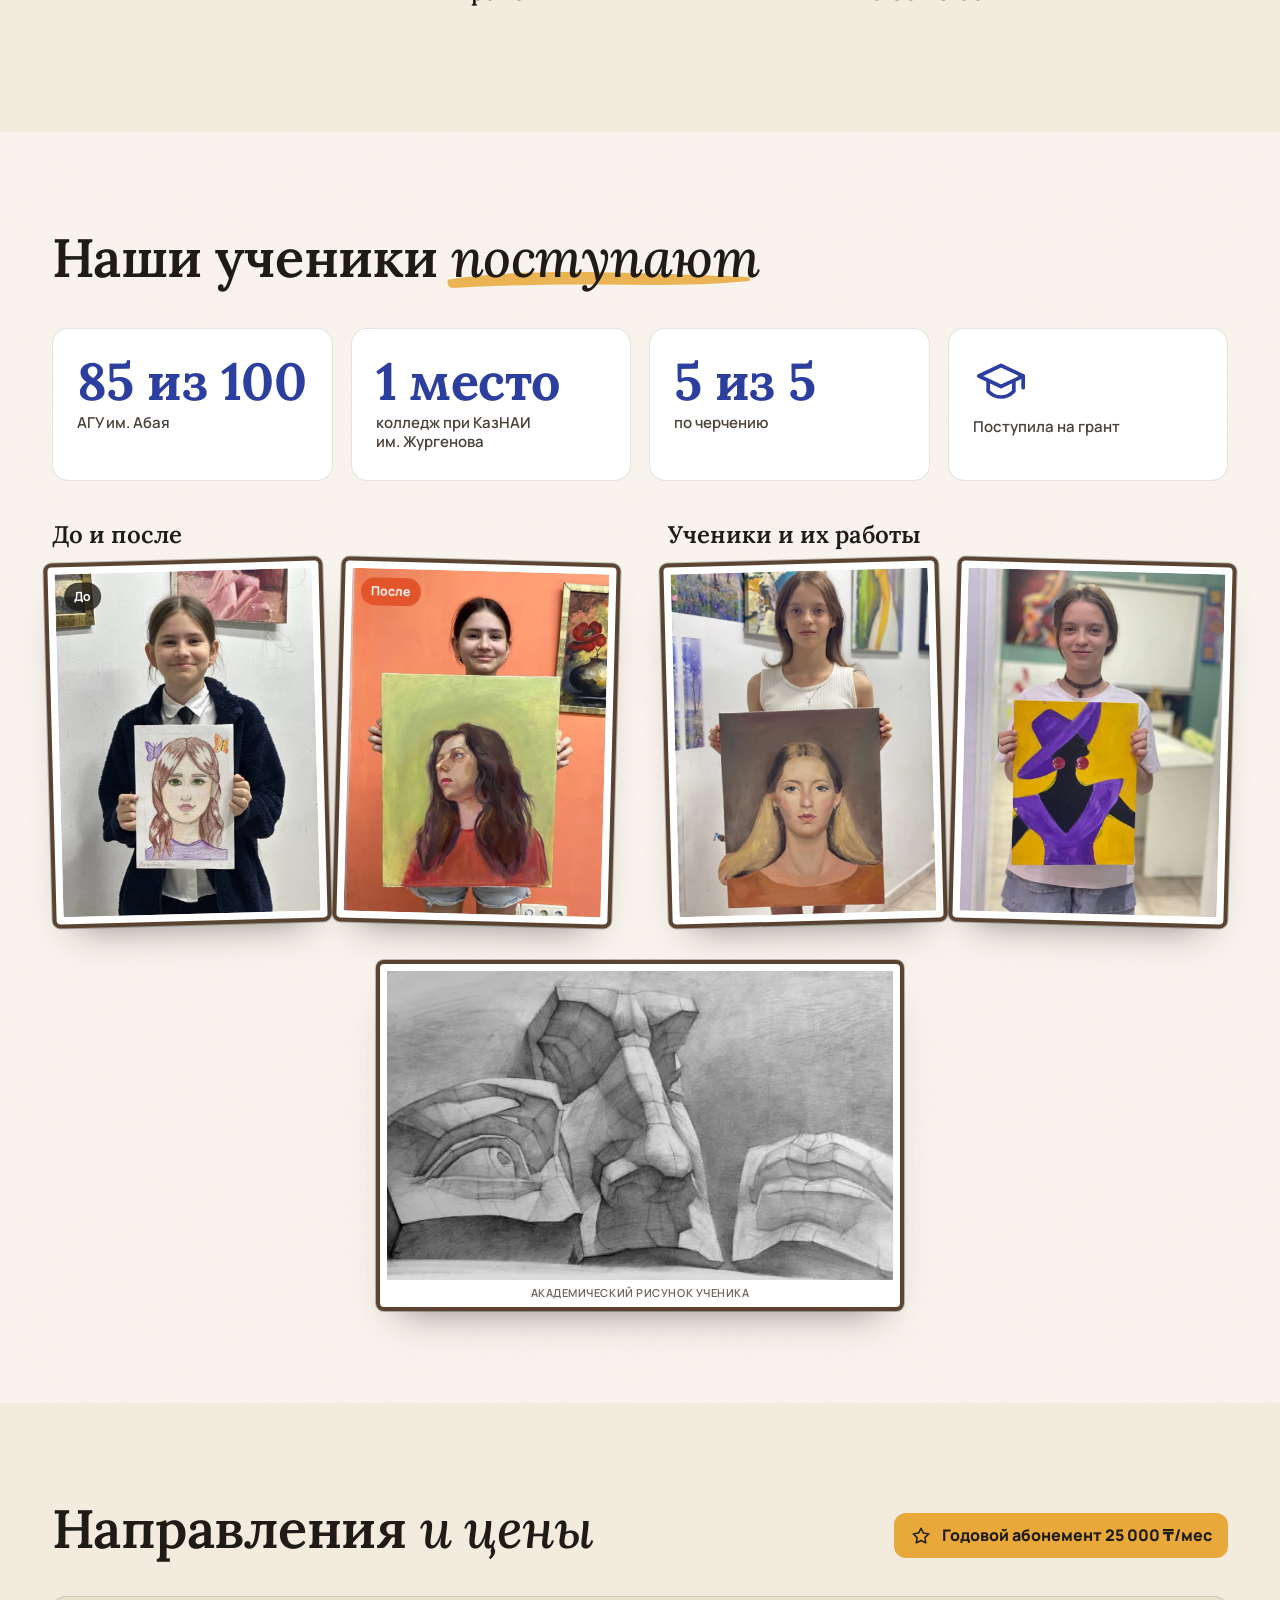
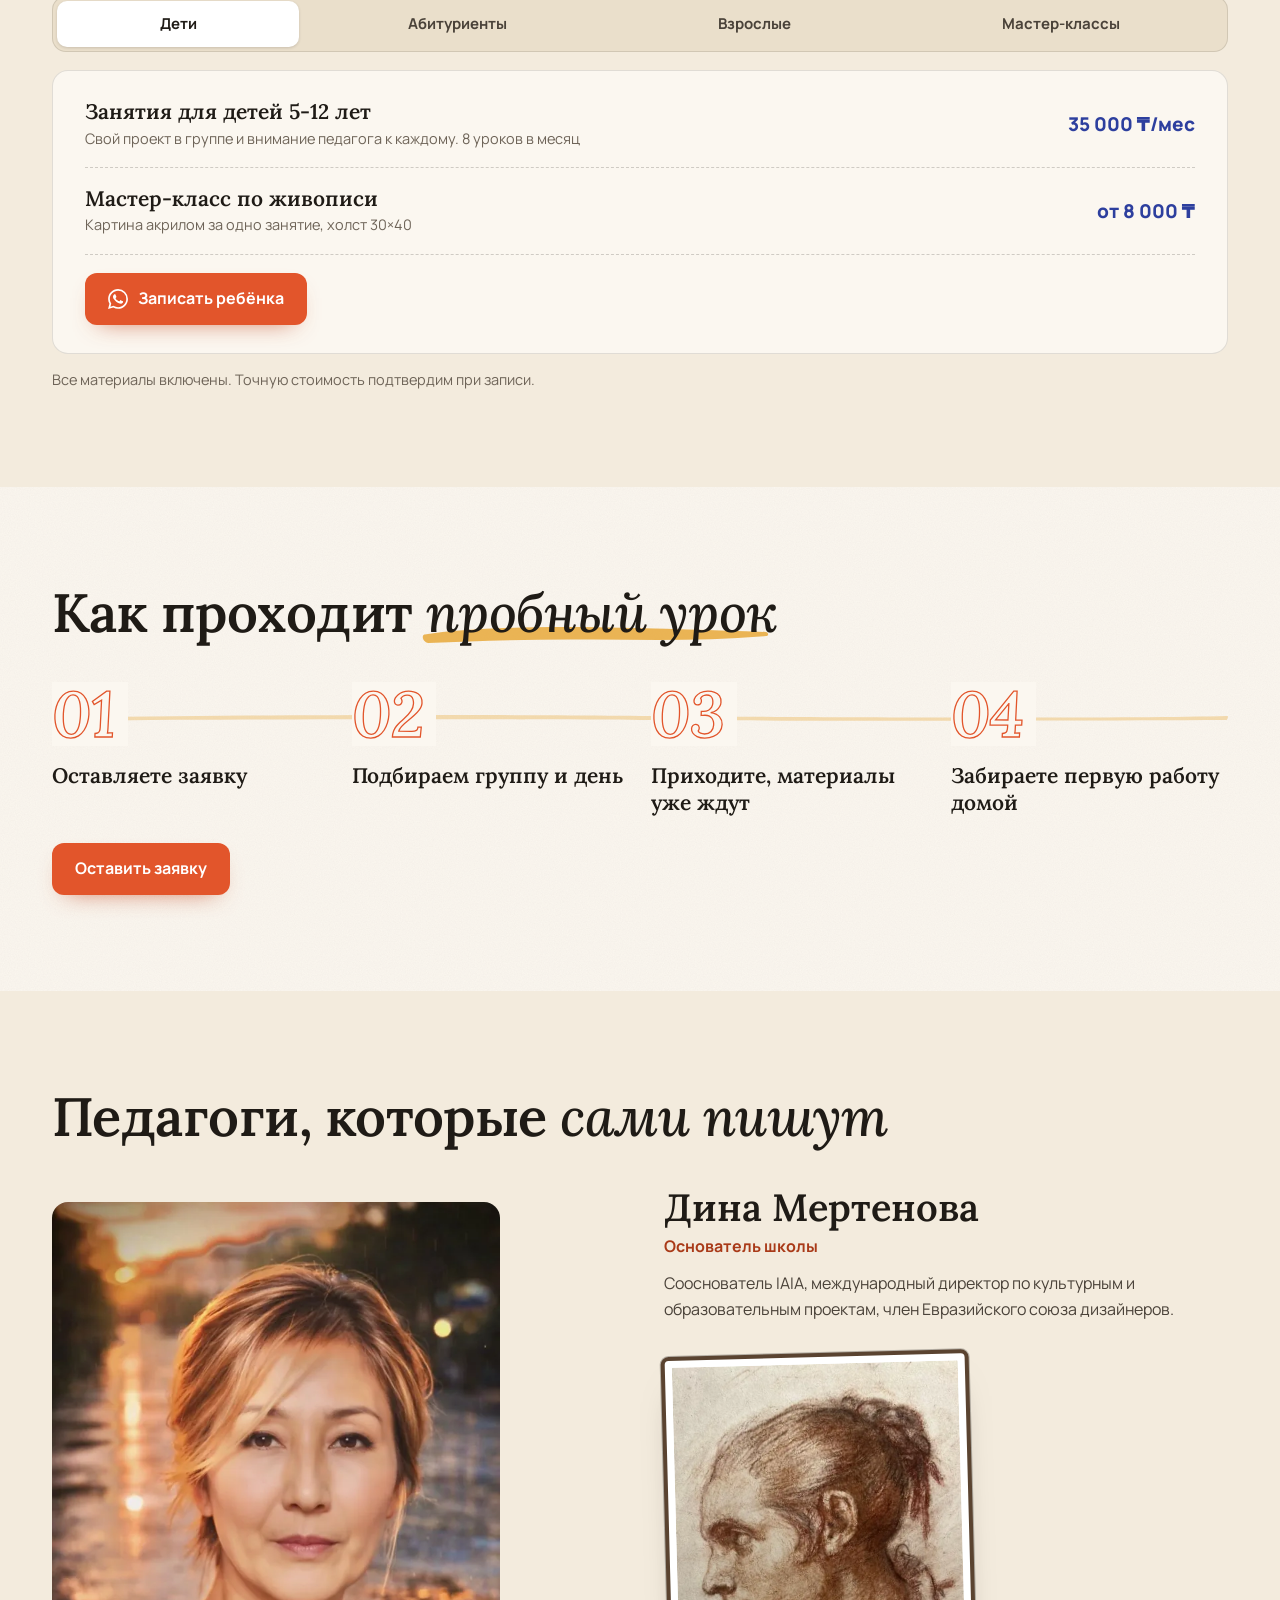
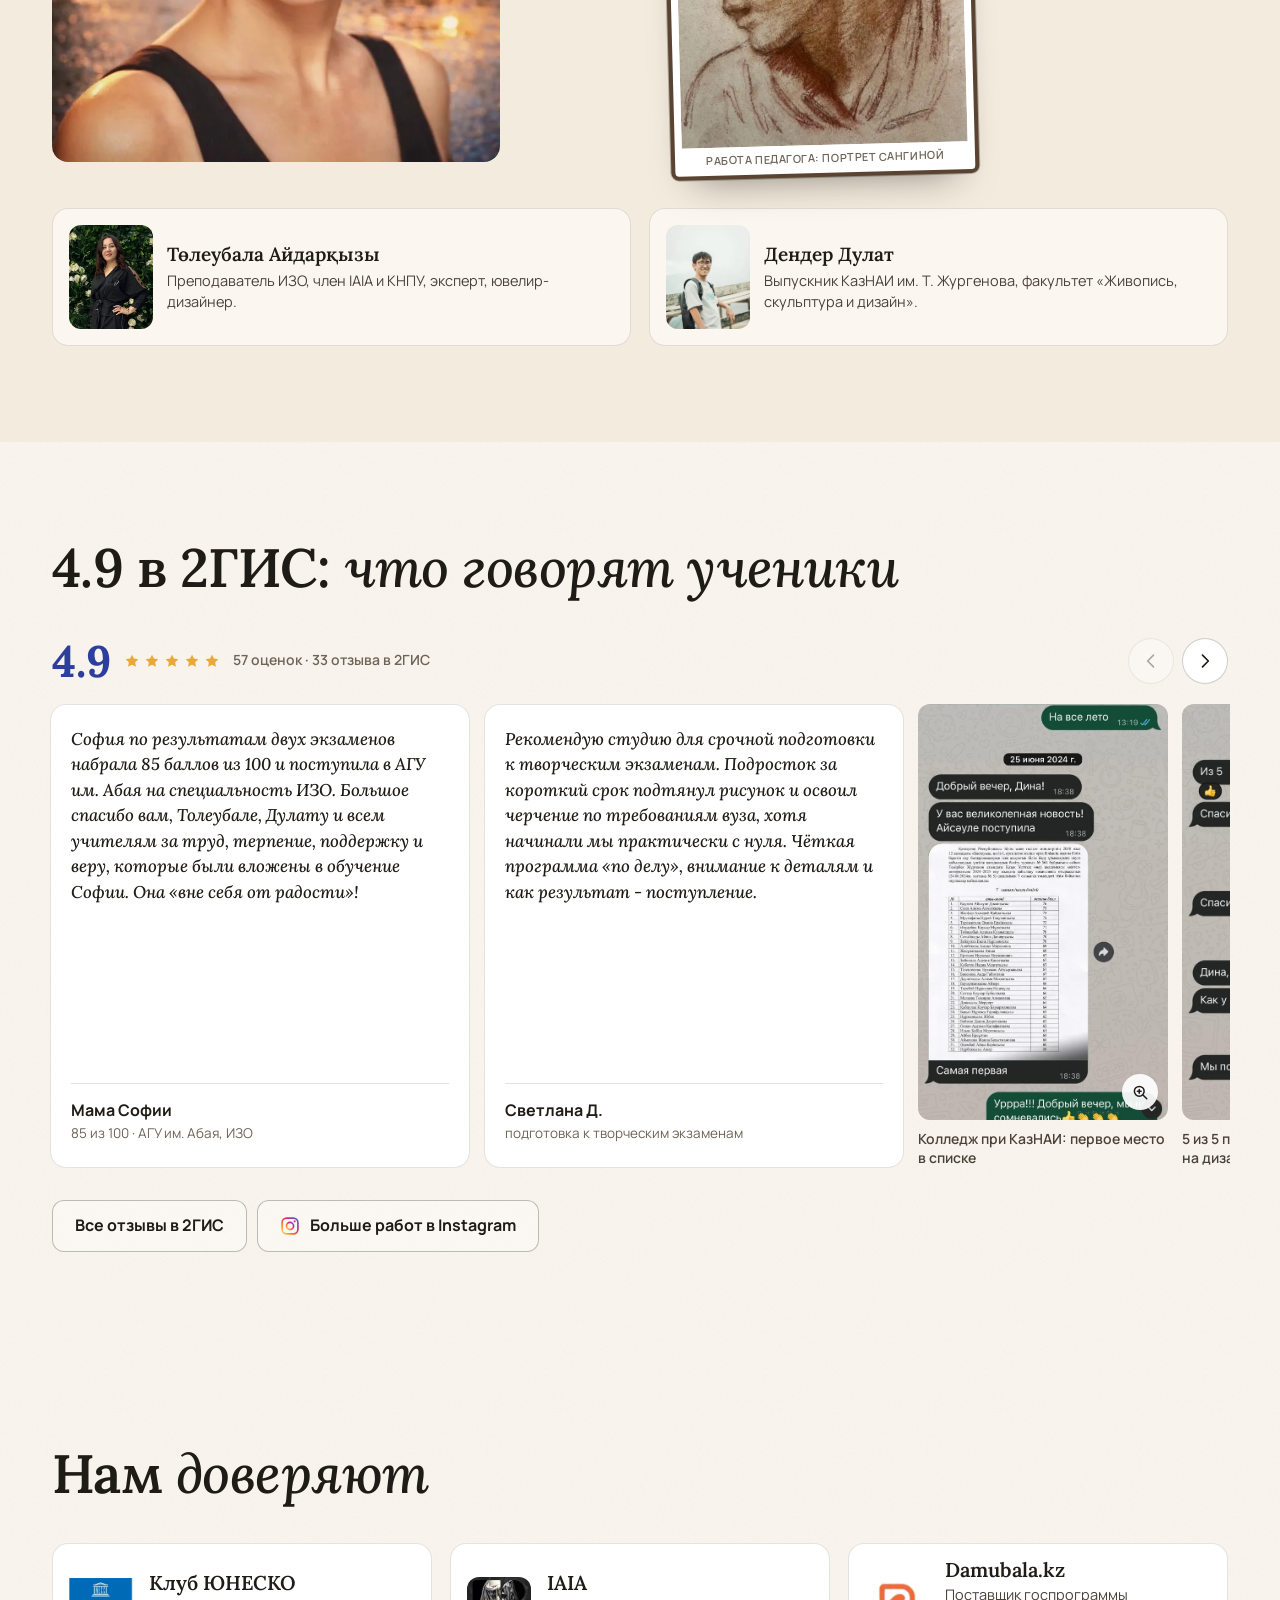
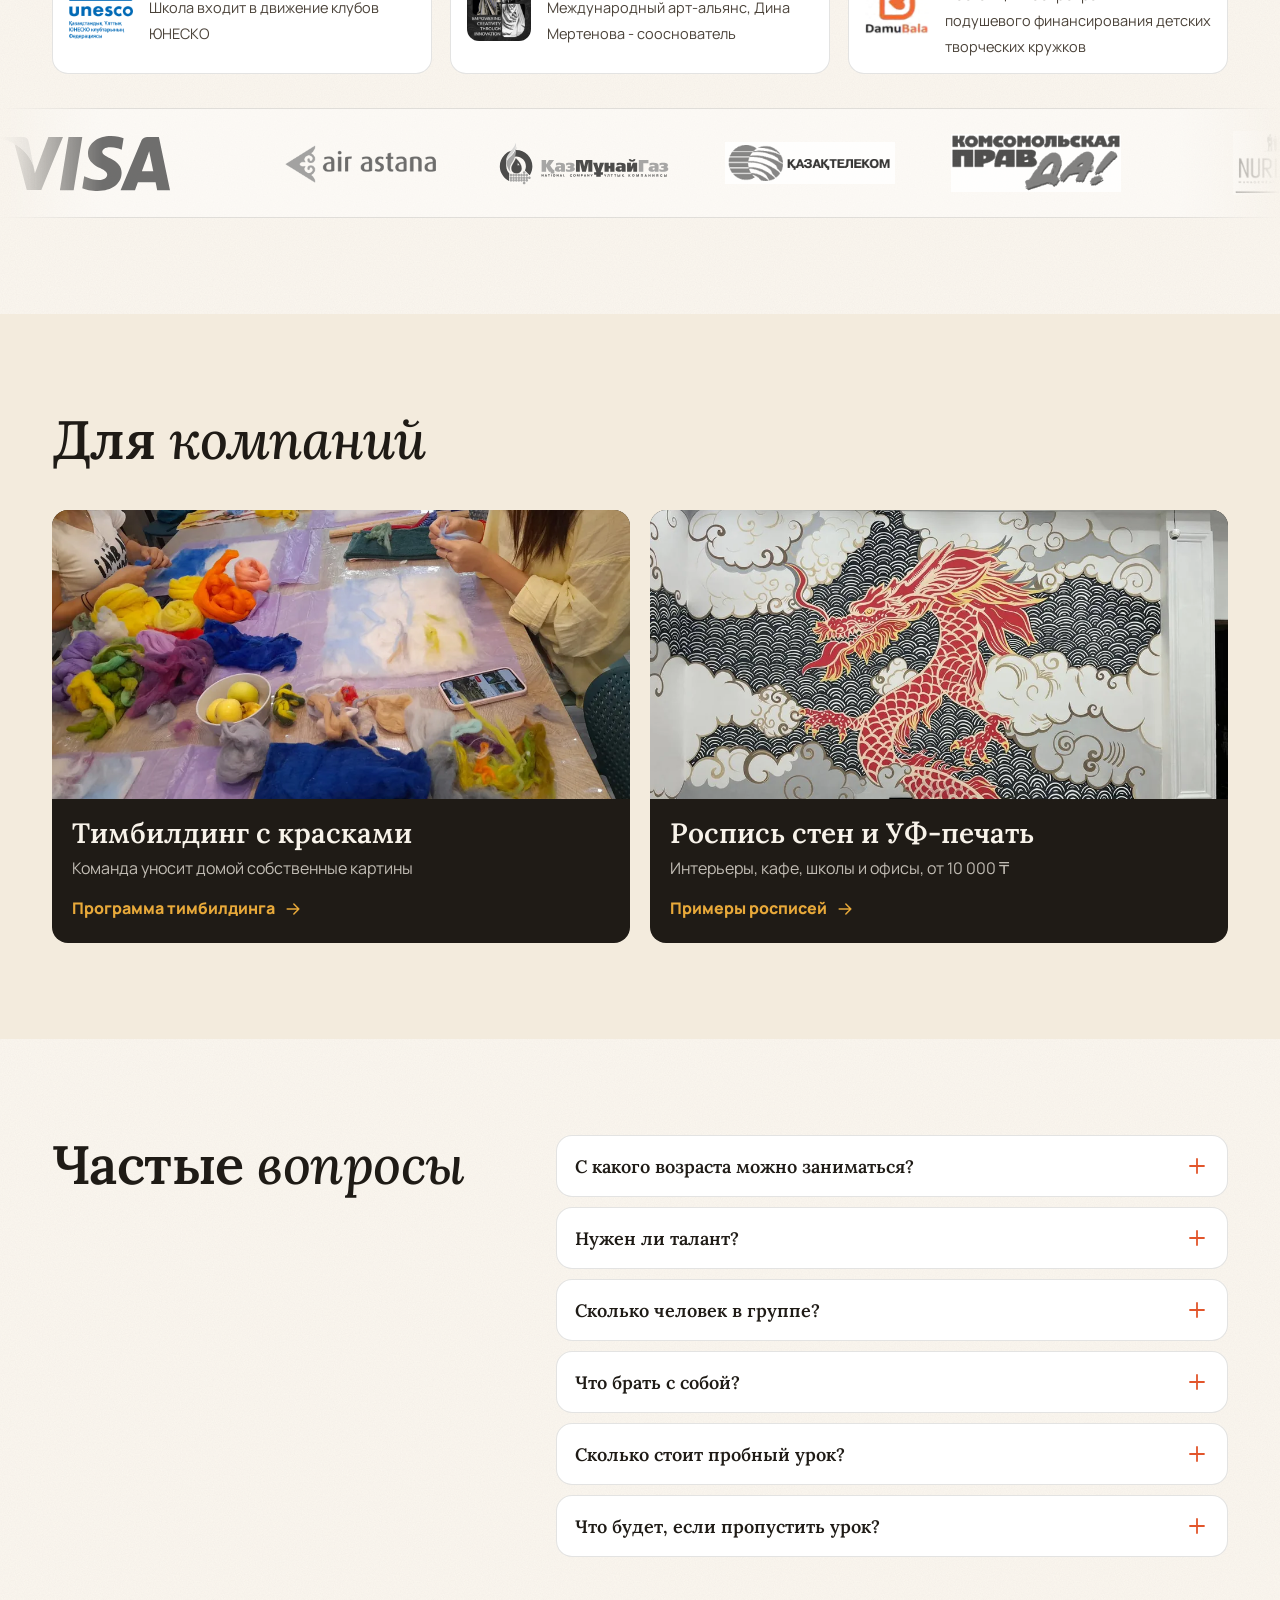
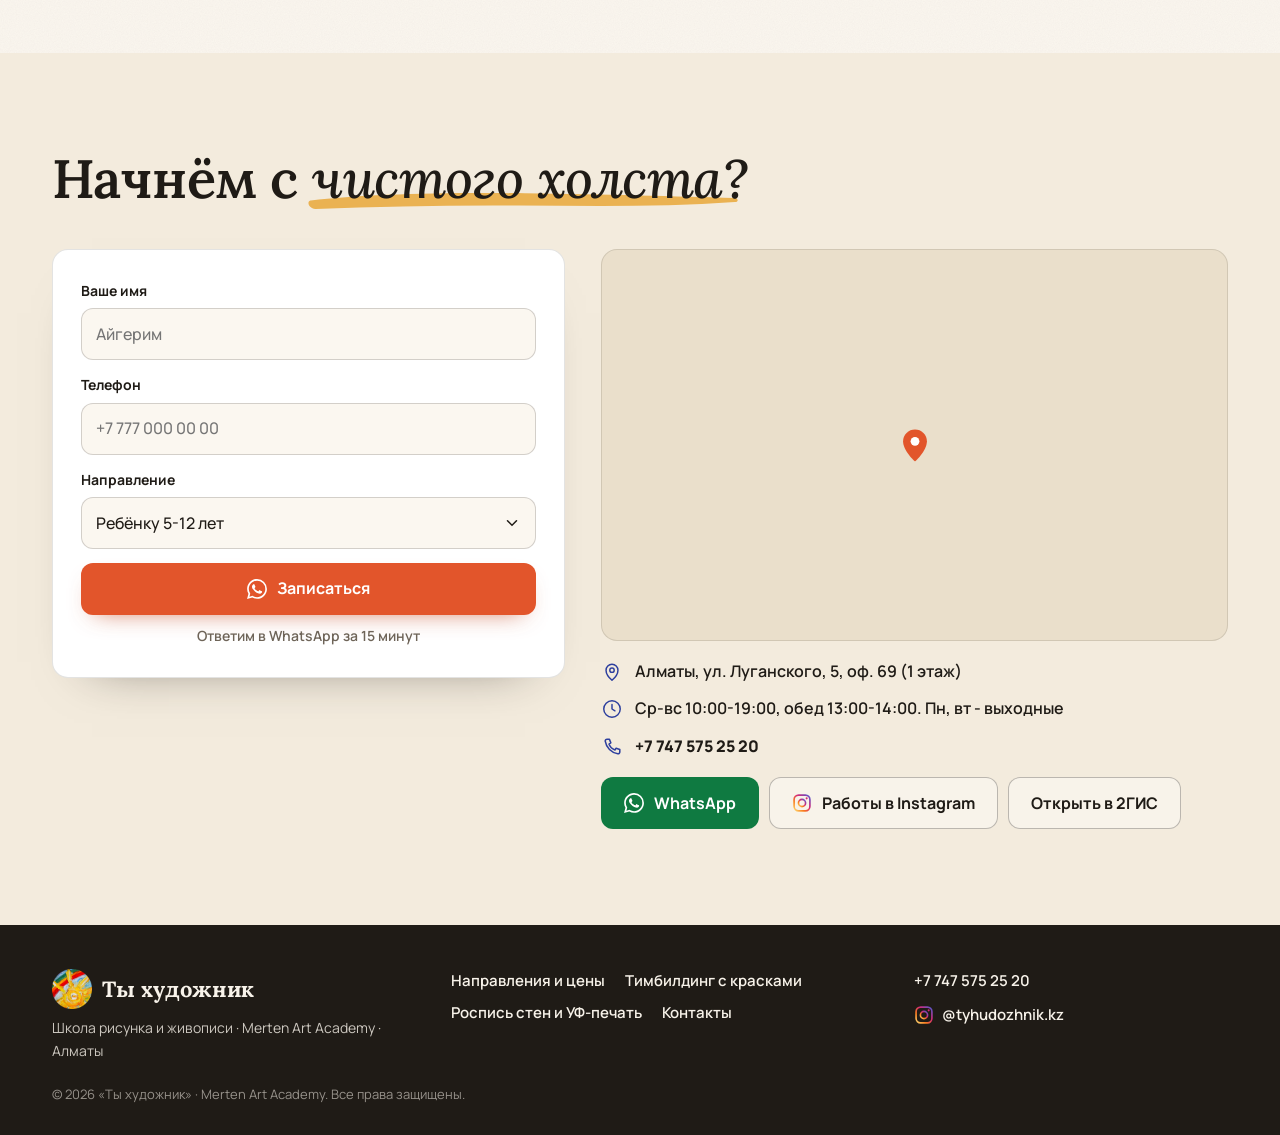
==== commit ddd7ebc9: "Новый год: фото группы с мастер-класса в карточке корпоративов" ====
--- a/index.html
+++ b/index.html
@@ -43,7 +43,7 @@
   <link rel="preconnect" href="https://fonts.gstatic.com" crossorigin>
   <link href="https://fonts.googleapis.com/css2?family=Lora:ital,wght@0,500;0,600;0,700;1,500;1,600&family=Manrope:wght@400;500;600;700;800&family=Onest:wght@400;500;600;700;800&display=swap" rel="stylesheet">
   <link rel="preload" as="image" href="assets/hero-girl.webp" fetchpriority="high">
-  <link rel="stylesheet" href="styles.css?v=20261126-3">
+  <link rel="stylesheet" href="styles.css?v=20261127-1">
   <script type="application/ld+json">
   {
     "@context": "https://schema.org",
@@ -314,7 +314,7 @@
 
         <article class="ny-card" id="ng-korporativ" aria-labelledby="ngCorpT">
           <div class="ny-art ny-photo">
-            <img src="assets/gallery-hall.webp" width="941" height="627" alt="Группа рисует за мольбертами на мастер-классе в студии" loading="lazy" decoding="async">
+            <img src="assets/ny-group.webp" srcset="assets/ny-group-sm.webp 800w, assets/ny-group.webp 1280w" sizes="(max-width: 860px) 100vw, 640px" width="1280" height="800" alt="Группа после мастер-класса в студии: каждый держит свою готовую картину" loading="lazy" decoding="async">
           </div>
           <div class="ny-body">
             <p class="ny-tag" data-i18n="ny.k.tag">Компаниям и группам</p>
@@ -766,6 +766,6 @@
   <img id="lbImg" alt="">
 </div>
 
-<script src="script.js?v=20261126-3" defer></script>
+<script src="script.js?v=20261127-1" defer></script>
 </body>
 </html>
